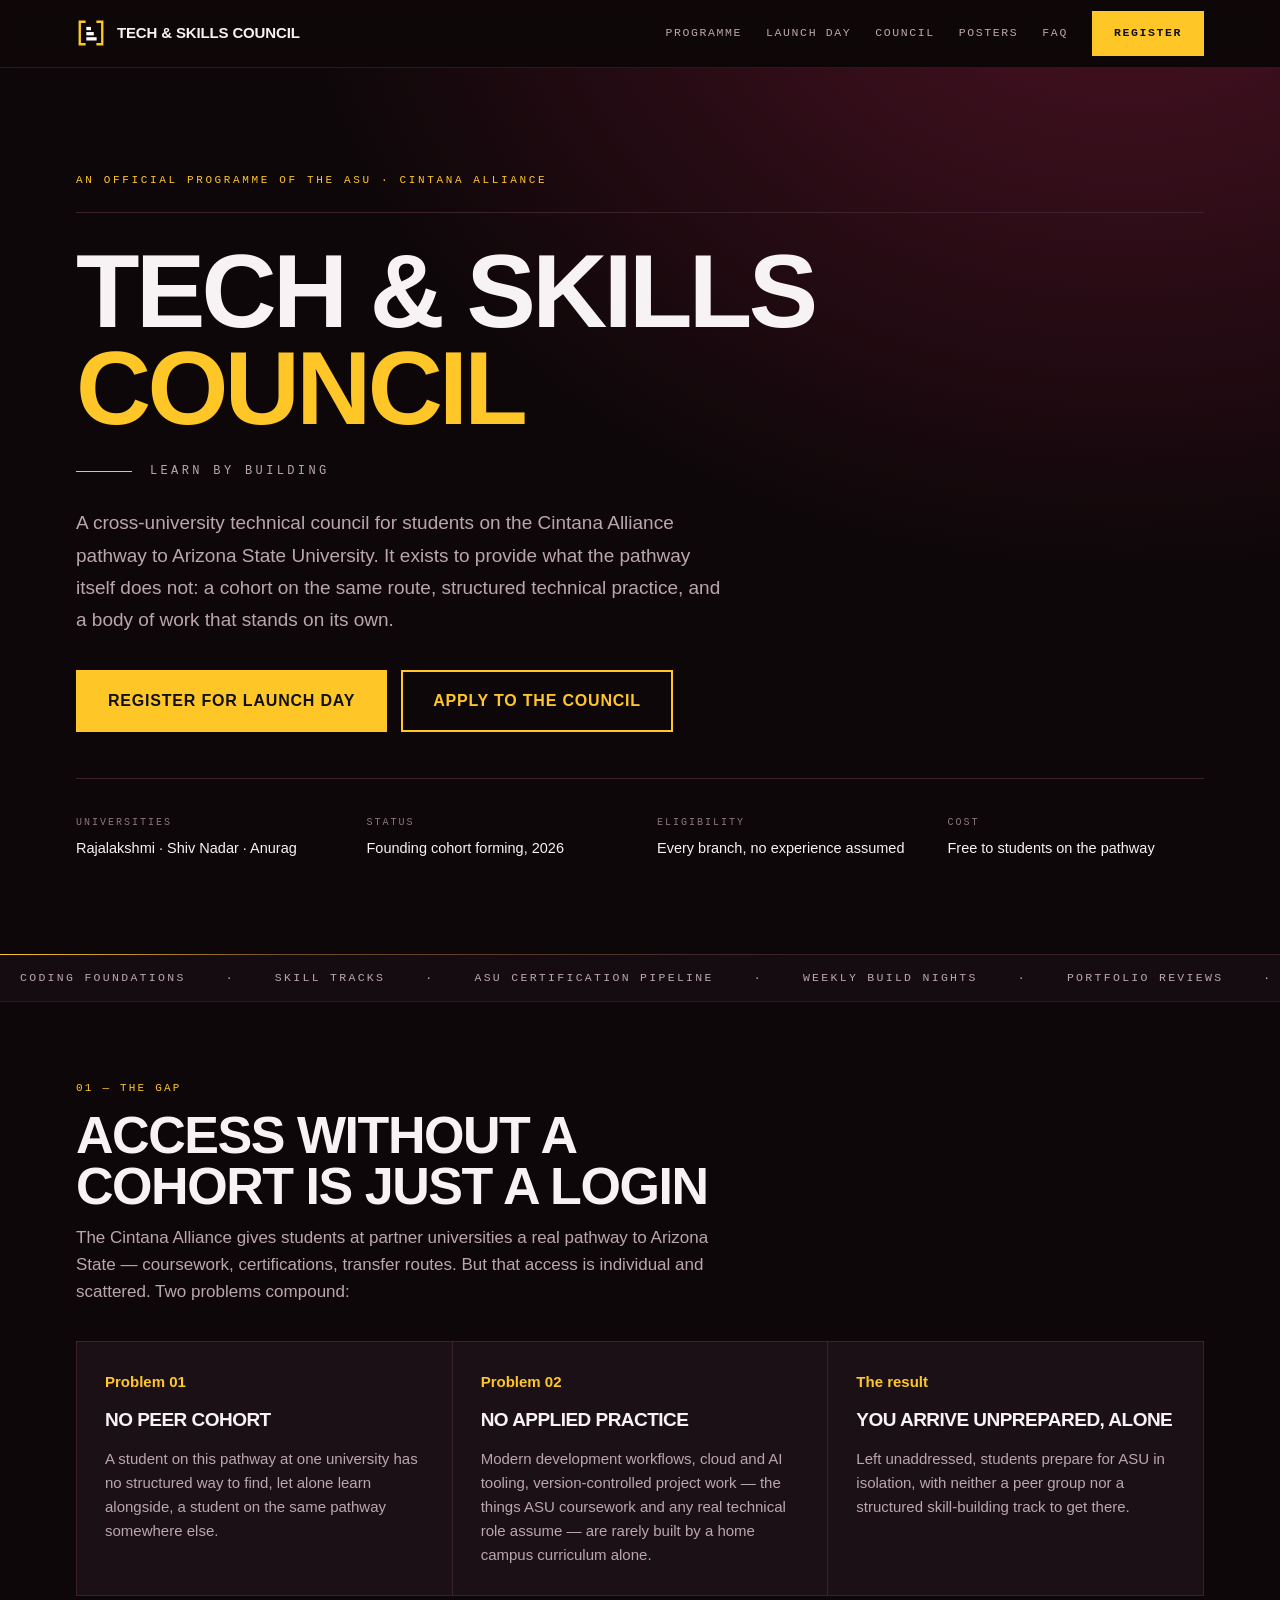
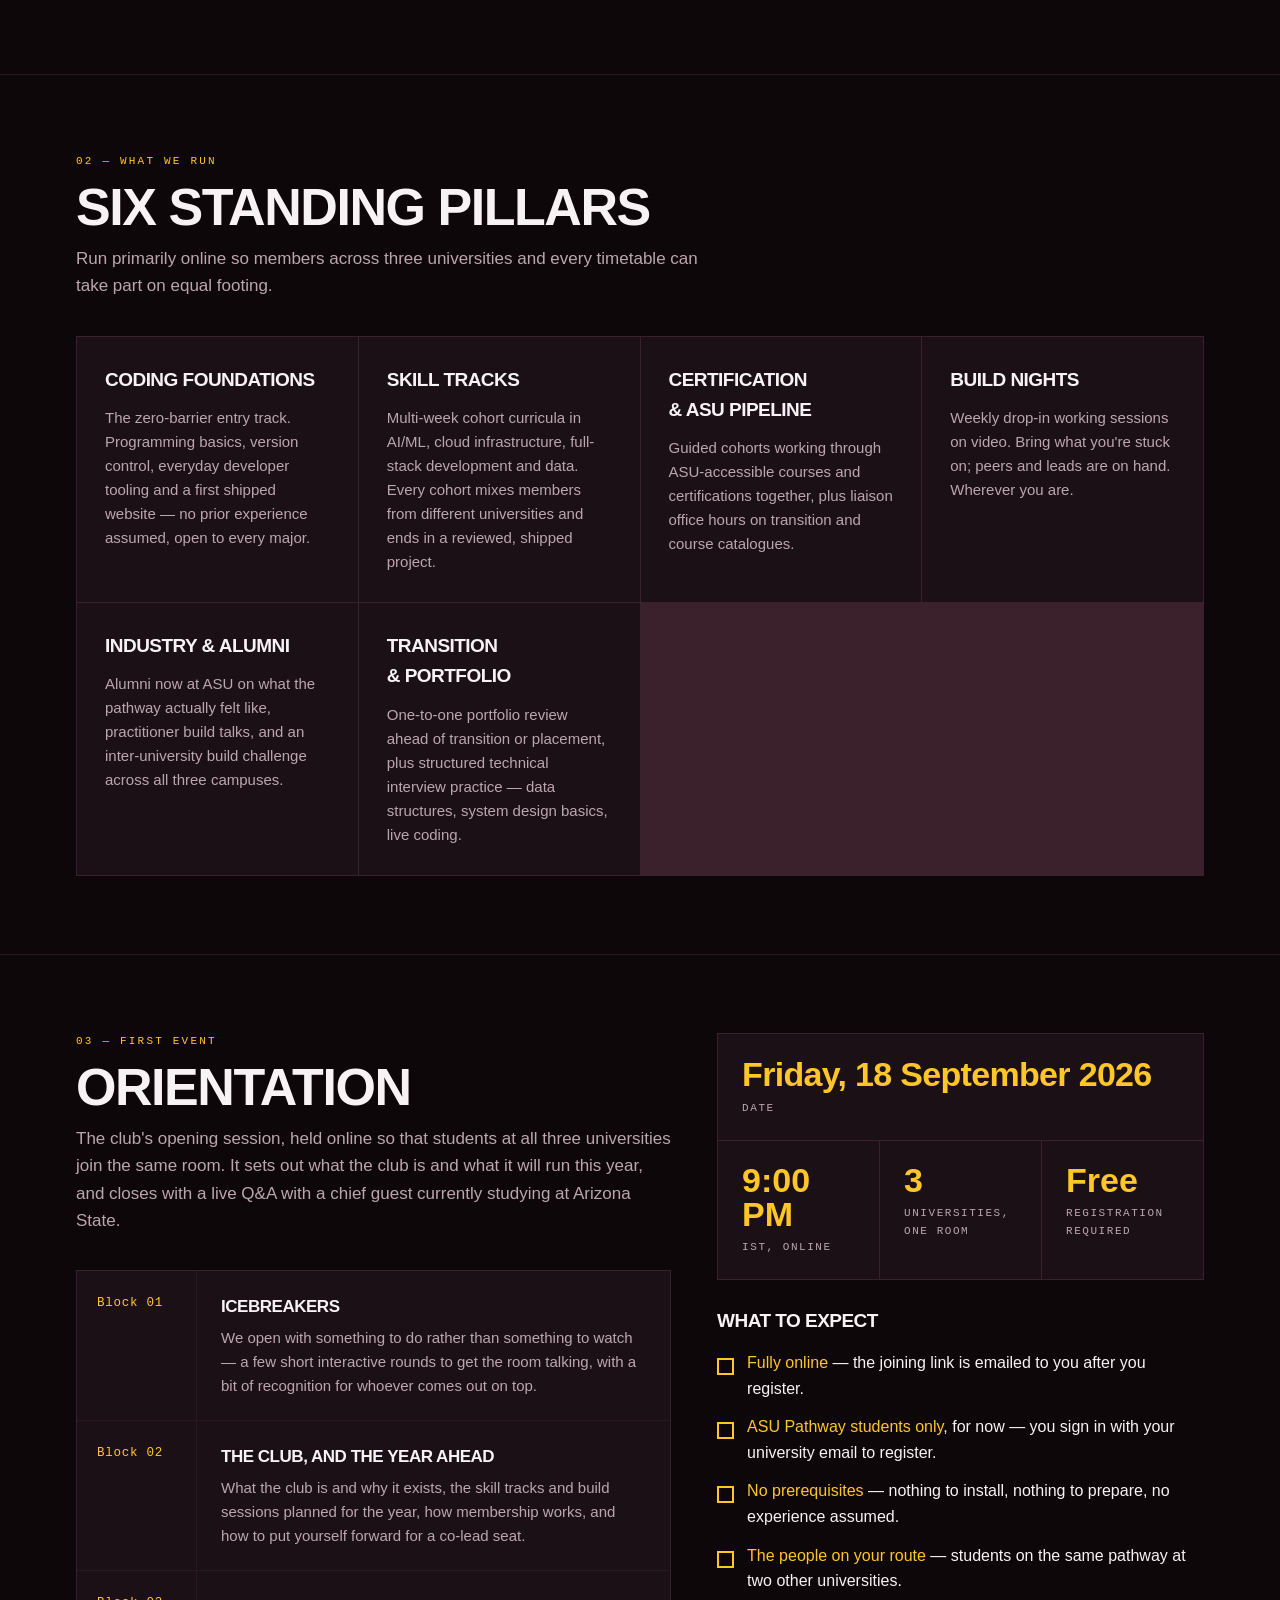
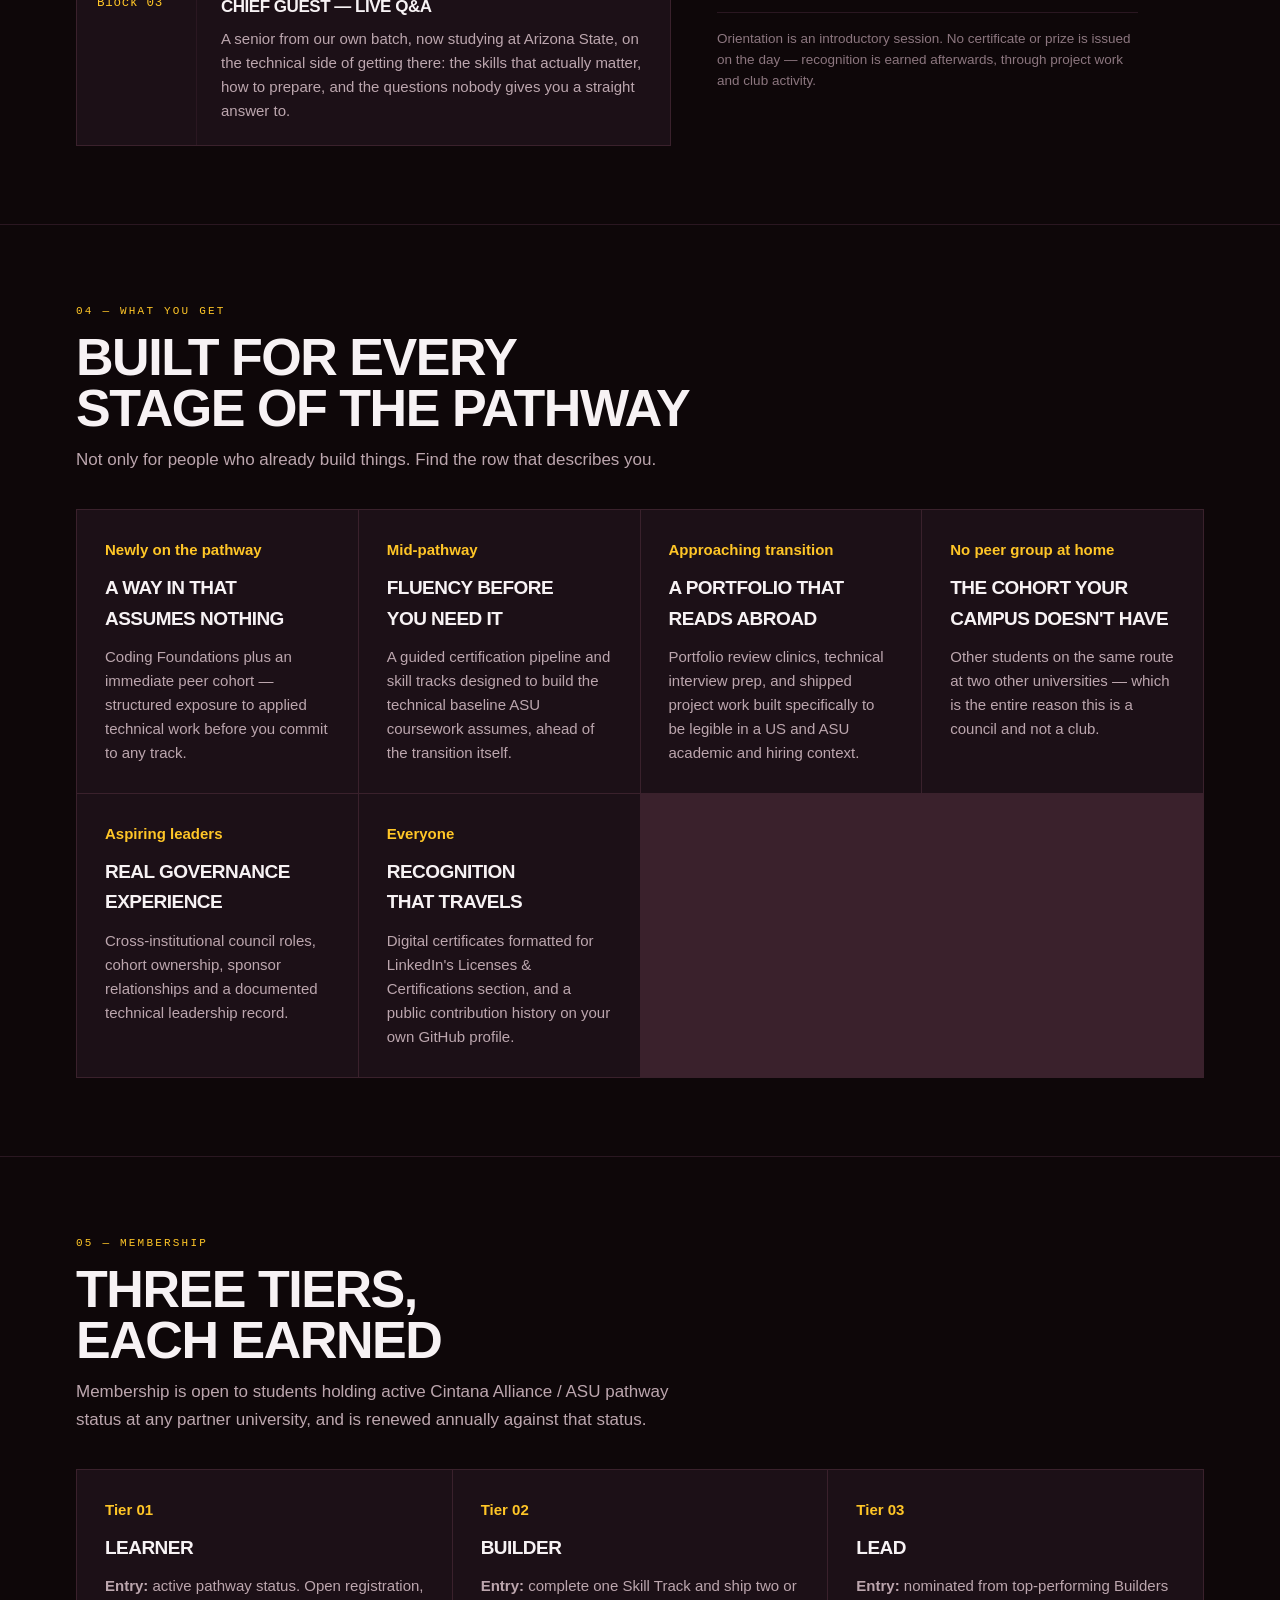
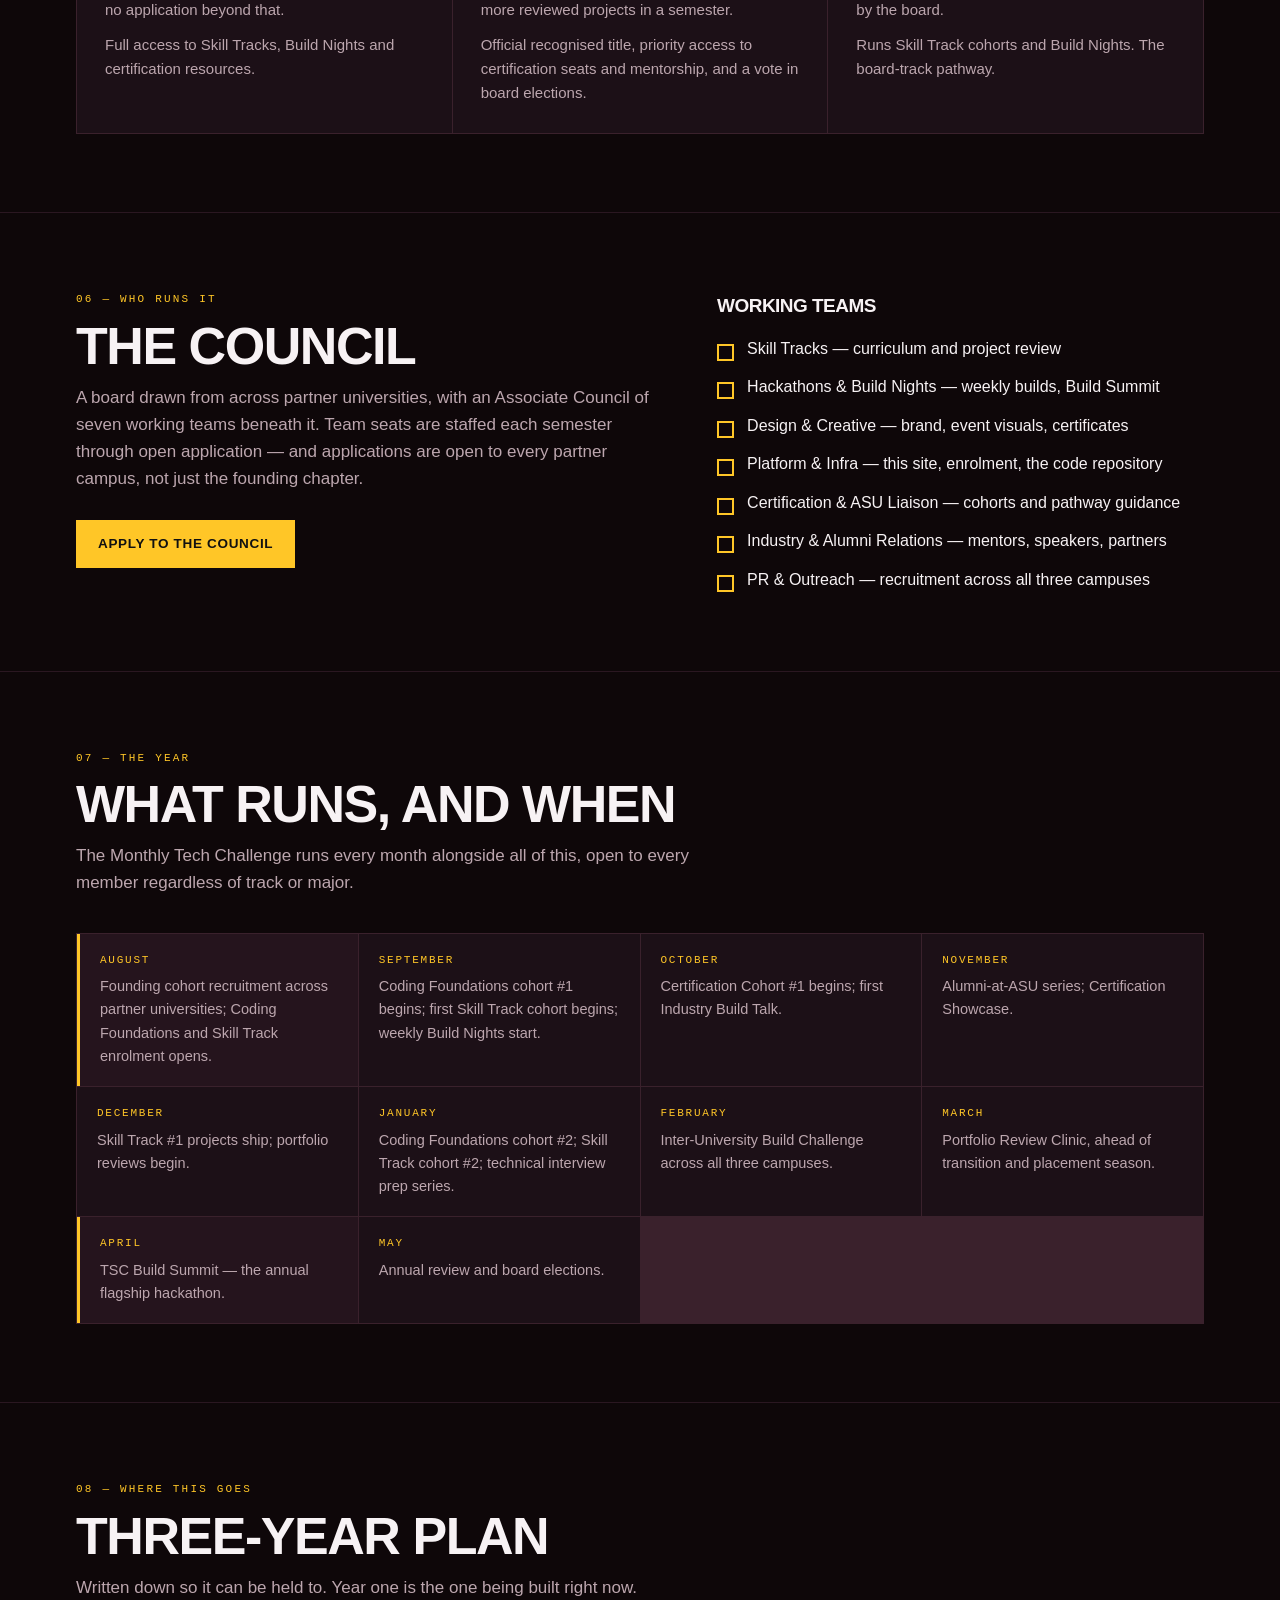
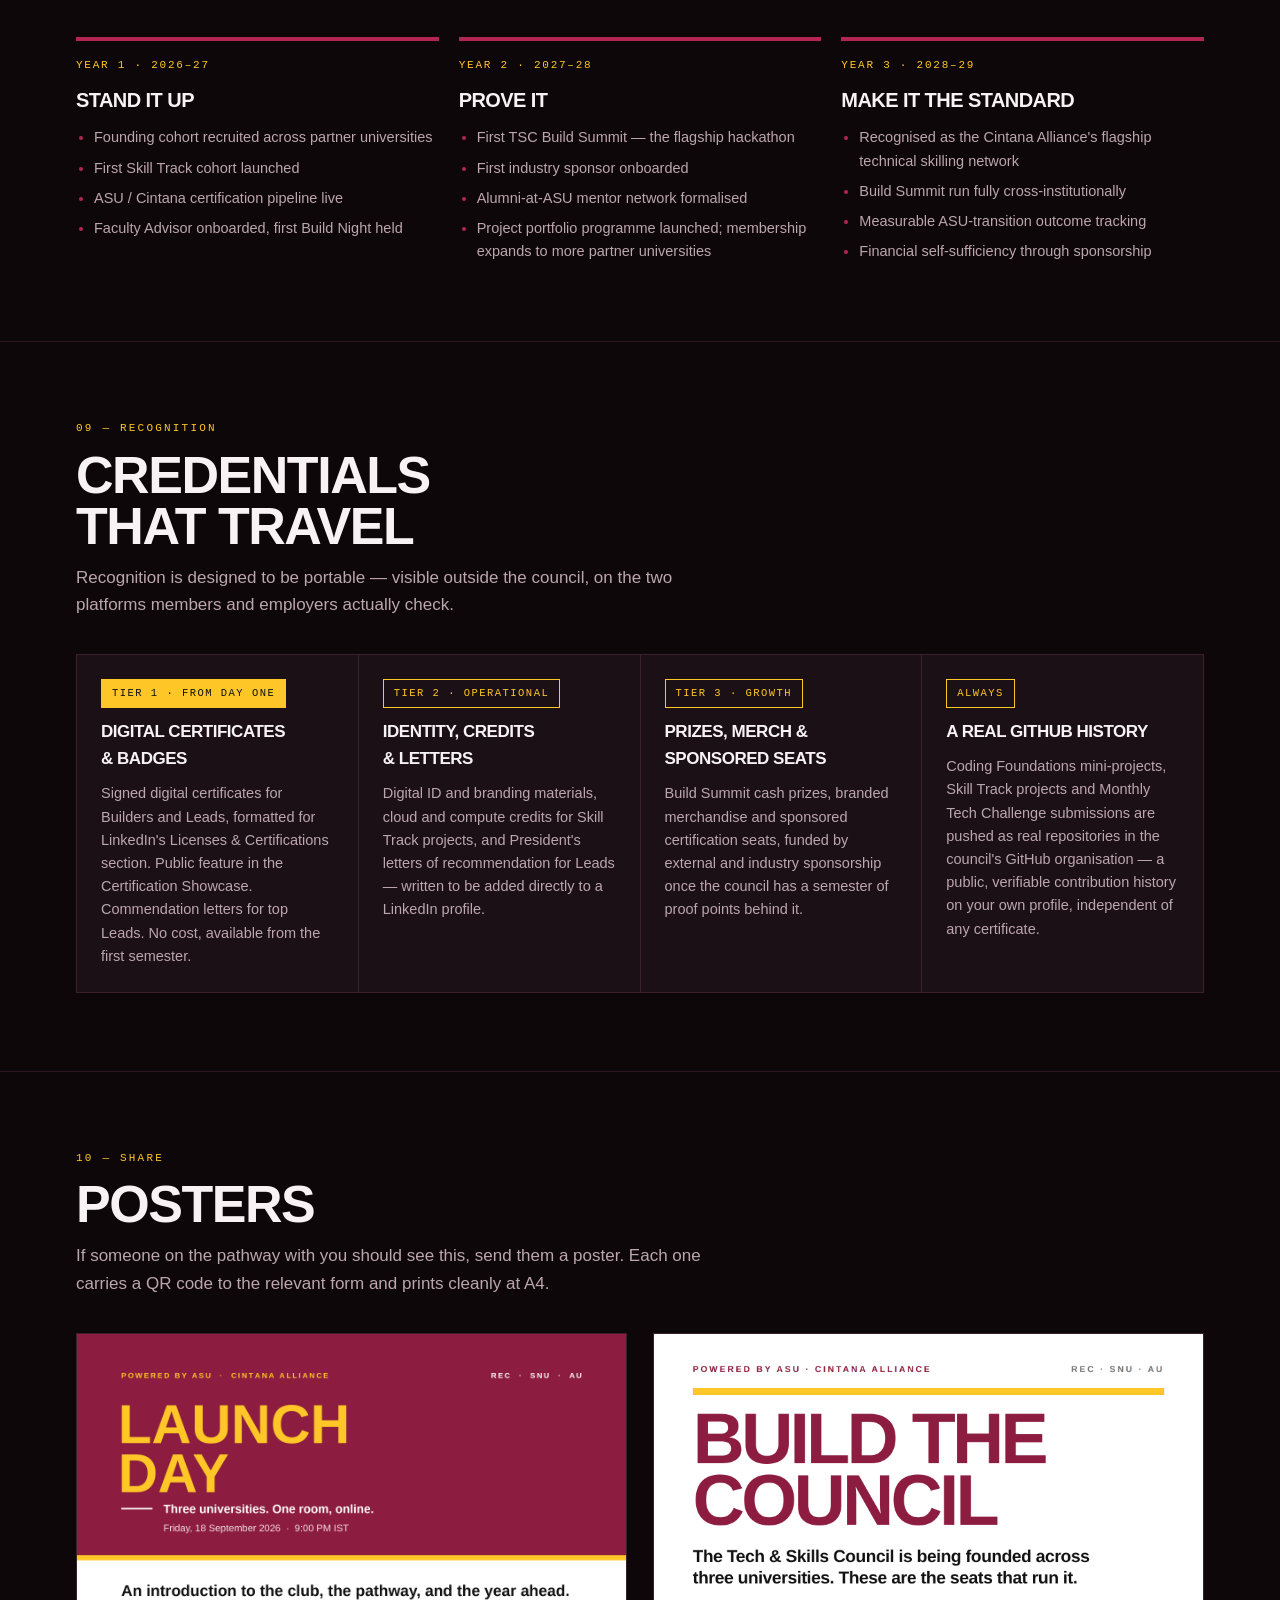
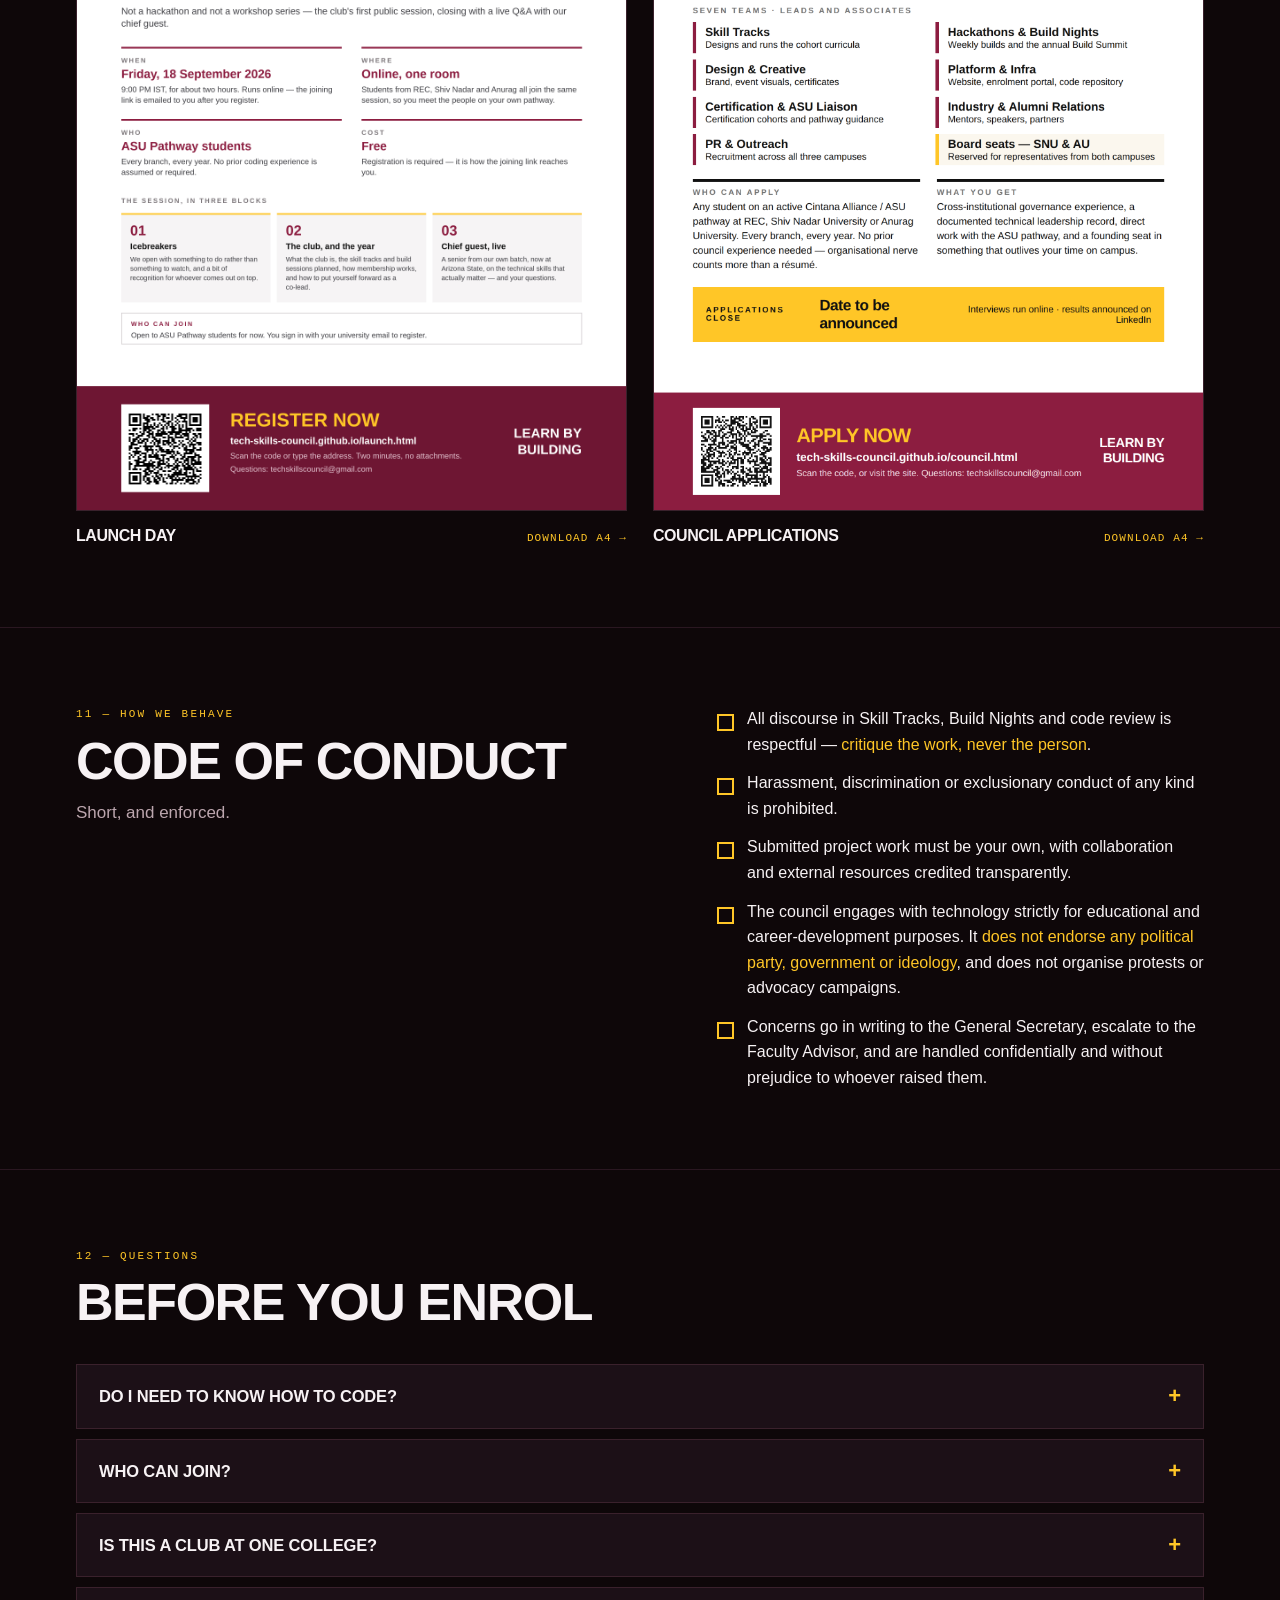
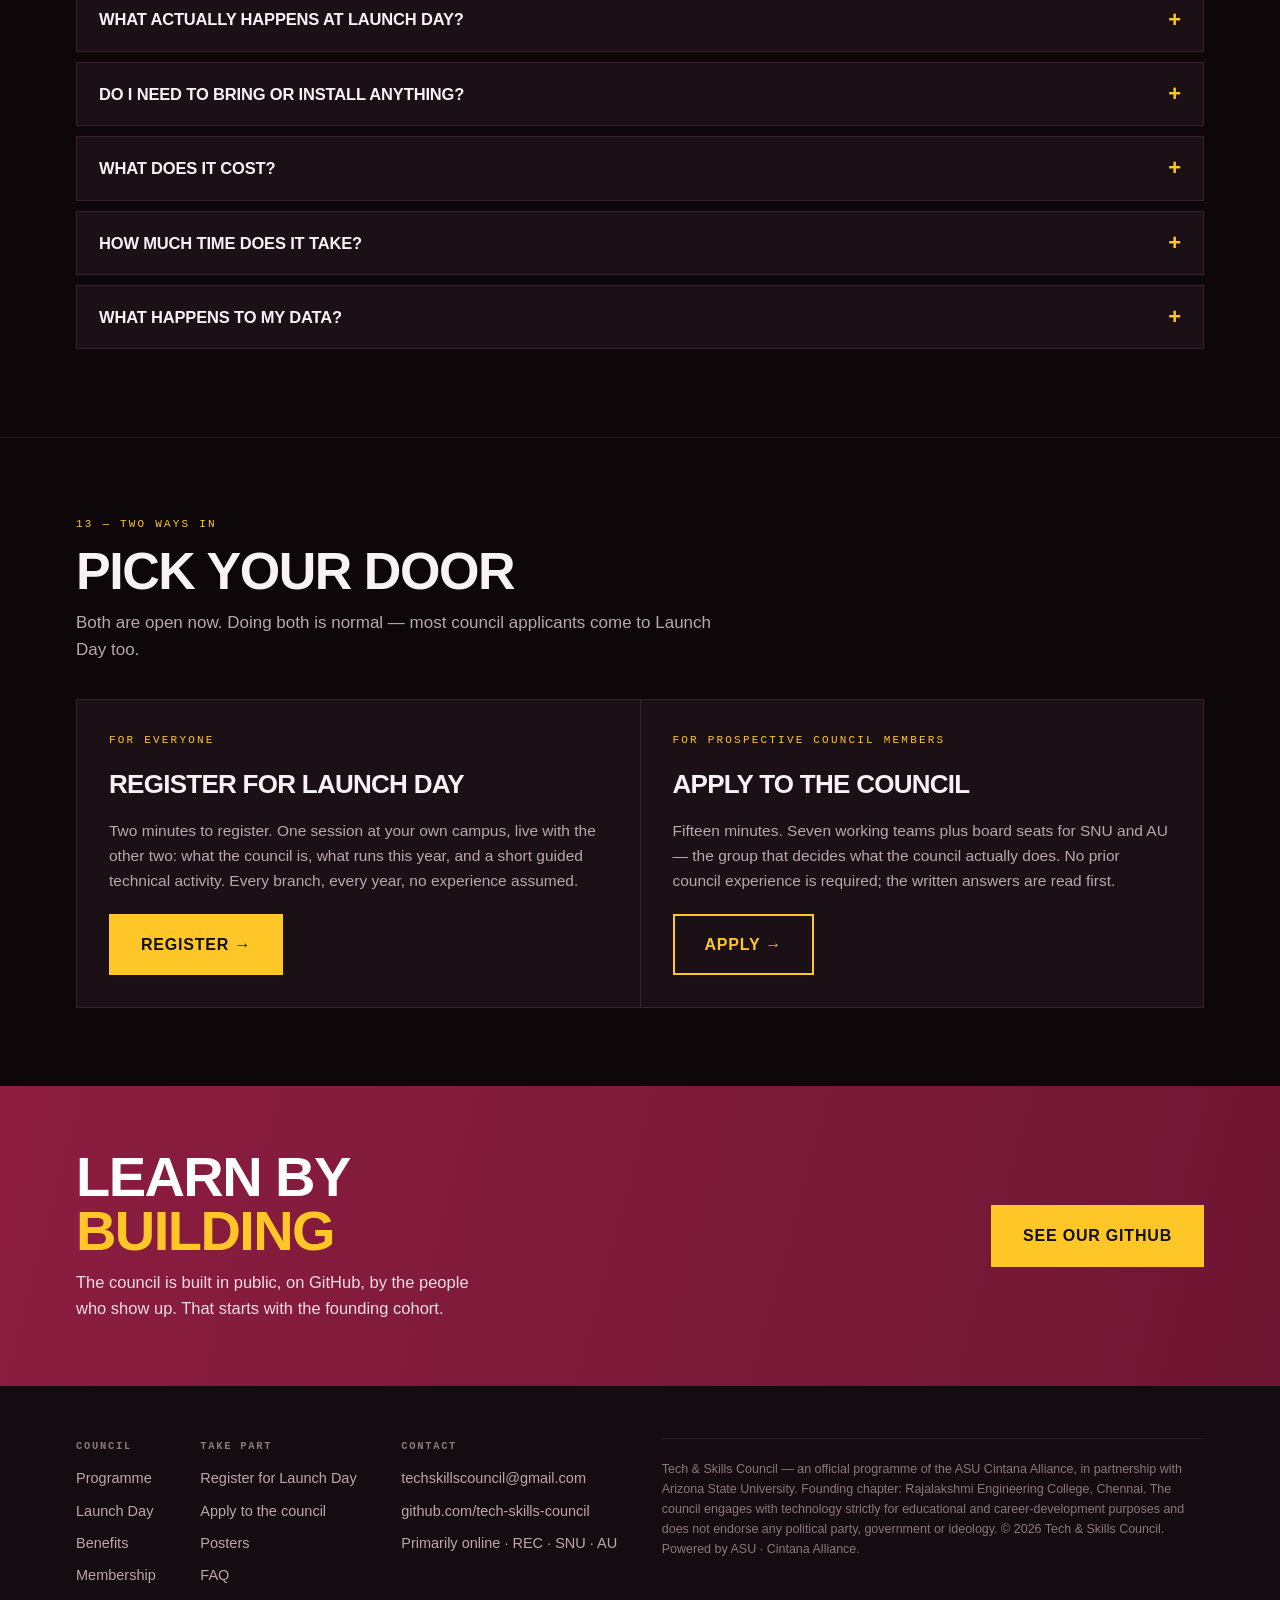
==== index.html @ 084d981e "Correct the orientation: online at 9 PM, not three campuses in person The site described a different" ====
<!doctype html>
<html lang="en">
<head>
<meta charset="utf-8">
<meta name="viewport" content="width=device-width, initial-scale=1">
<meta http-equiv="Content-Security-Policy" content="default-src 'self'; base-uri 'self'; object-src 'none'; img-src 'self' data:; style-src 'self' 'unsafe-inline' https://fonts.googleapis.com; font-src 'self' https://fonts.gstatic.com; script-src 'self' 'unsafe-inline' https://challenges.cloudflare.com; frame-src https://challenges.cloudflare.com; connect-src 'self' https://*.supabase.co https://challenges.cloudflare.com; form-action 'self'">
<title>Tech &amp; Skills Council — Powered by ASU · Cintana Alliance</title>
<meta name="description" content="A cross-university technical council for students on the Cintana Alliance / ASU pathway at Rajalakshmi Engineering College, Shiv Nadar University and Anurag University. Skill tracks, a certification pipeline, weekly build nights and reviewed project work.">
<meta name="theme-color" content="#8C1D40">
<meta property="og:title" content="Tech &amp; Skills Council">
<meta property="og:description" content="A cross-university technical council for students on the Cintana Alliance pathway to Arizona State University.">
<meta property="og:type" content="website">
<meta property="og:image" content="https://tech-skills-council.github.io/assets/img/posters/tsc-launch-day-poster.png">
<meta property="og:url" content="https://tech-skills-council.github.io/index.html">
<meta name="twitter:card" content="summary_large_image">
<link rel="icon" href="assets/img/favicon.svg" type="image/svg+xml">
<link rel="preconnect" href="https://fonts.googleapis.com">
<link rel="preconnect" href="https://fonts.gstatic.com" crossorigin>
<link rel="stylesheet" href="https://fonts.googleapis.com/css2?family=Archivo:wght@600;700;800;900&family=IBM+Plex+Mono:wght@400;500&display=swap">
<link rel="stylesheet" href="assets/css/main.css">
</head>
<body>

<!-- opening animation -->
<div id="loader" aria-hidden="true">
  <svg class="mark" viewBox="0 0 64 64">
    <path class="bracket" d="M18 8 H8 V56 H18" fill="none" stroke="#FFC627" stroke-width="5" stroke-linecap="square"/>
    <path class="bracket" d="M46 8 H56 V56 H46" fill="none" stroke="#FFC627" stroke-width="5" stroke-linecap="square"/>
    <rect class="bar" x="22" y="41" width="22" height="7" fill="#FFFFFF"/>
    <rect class="bar" x="22" y="30" width="16" height="7" fill="#FFFFFF"/>
    <rect class="bar" x="22" y="19" width="10" height="7" fill="#FFFFFF"/>
  </svg>
  <div class="word">Learn by Building</div>
</div>

<!-- nav -->
<nav class="nav">
  <div class="wrap">
    <a class="nav-logo" href="index.html" aria-label="Tech and Skills Council — home">
      <svg viewBox="0 0 64 64" aria-hidden="true">
        <path d="M18 8 H8 V56 H18" fill="none" stroke="#FFC627" stroke-width="5" stroke-linecap="square"/>
        <path d="M46 8 H56 V56 H46" fill="none" stroke="#FFC627" stroke-width="5" stroke-linecap="square"/>
        <rect x="22" y="41" width="22" height="7" fill="#FFFFFF"/>
        <rect x="22" y="30" width="16" height="7" fill="#FFFFFF"/>
        <rect x="22" y="19" width="10" height="7" fill="#FFFFFF"/>
      </svg>
      <span>Tech &amp; Skills Council</span>
    </a>
    <div class="nav-links">
      <a href="#programme">Programme</a>
      <a href="#launch">Launch Day</a>
      <a href="#council">Council</a>
      <a href="#posters">Posters</a>
      <a href="#faq">FAQ</a>
      <a class="btn" href="launch.html">Register</a>
    </div>
  </div>
</nav>

<!-- hero -->
<header class="hero">
  <div class="wrap">
    <p class="hero-kicker">An official programme of the ASU&nbsp;·&nbsp;Cintana Alliance</p>

    <h1 class="hero-title">Tech &amp; Skills<span class="gold">Council</span></h1>

    <p class="hero-motto"><span>Learn by Building</span></p>

    <p class="hero-lede">
      A cross-university technical council for students on the Cintana Alliance pathway to
      Arizona State University. It exists to provide what the pathway itself does not: a cohort
      on the same route, structured technical practice, and a body of work that stands on its own.
    </p>

    <div class="hero-cta">
      <a class="btn big" href="launch.html">Register for Launch Day</a>
      <a class="btn big ghost" href="council.html">Apply to the council</a>
    </div>

    <dl class="hero-meta">
      <div><dt>Universities</dt><dd>Rajalakshmi&nbsp;· Shiv&nbsp;Nadar&nbsp;· Anurag</dd></div>
      <div><dt>Status</dt><dd>Founding cohort forming, 2026</dd></div>
      <div><dt>Eligibility</dt><dd>Every branch, no experience assumed</dd></div>
      <div><dt>Cost</dt><dd>Free to students on the pathway</dd></div>
    </dl>
  </div>
</header>

<div class="ticker" aria-hidden="true">
  <div class="ticker-track">
    <span>Coding Foundations</span><span>·</span><span>Skill Tracks</span><span>·</span>
    <span>ASU Certification Pipeline</span><span>·</span><span>Weekly Build Nights</span><span>·</span>
    <span>Portfolio Reviews</span><span>·</span><span>Build Summit</span><span>·</span>
  </div>
</div>

<main>

<!-- problem -->
<section id="why">
  <div class="wrap">
    <div class="sec-head reveal">
      <span class="eyebrow">01 — The gap</span>
      <h2>Access without a cohort is just a login</h2>
      <p>
        The Cintana Alliance gives students at partner universities a real pathway to Arizona State — coursework,
        certifications, transfer routes. But that access is individual and scattered. Two problems compound:
      </p>
    </div>

    <div class="grid-3">
      <div class="cell reveal">
        <span class="num">Problem 01</span>
        <h3>No peer cohort</h3>
        <p>A student on this pathway at one university has no structured way to find, let alone learn alongside, a student on the same pathway somewhere else.</p>
      </div>
      <div class="cell reveal">
        <span class="num">Problem 02</span>
        <h3>No applied practice</h3>
        <p>Modern development workflows, cloud and AI tooling, version-controlled project work — the things ASU coursework and any real technical role assume — are rarely built by a home campus curriculum alone.</p>
      </div>
      <div class="cell reveal">
        <span class="num">The result</span>
        <h3>You arrive unprepared, alone</h3>
        <p>Left unaddressed, students prepare for ASU in isolation, with neither a peer group nor a structured skill-building track to get there.</p>
      </div>
    </div>
  </div>
</section>

<!-- programme -->
<section id="programme">
  <div class="wrap">
    <div class="sec-head reveal">
      <span class="eyebrow">02 — What we run</span>
      <h2>Six standing pillars</h2>
      <p>Run primarily online so members across three universities and every timetable can take part on equal footing.</p>
    </div>

    <div class="grid-3">
      <div class="cell reveal">
        <h3>Coding Foundations</h3>
        <p>The zero-barrier entry track. Programming basics, version control, everyday developer tooling and a first shipped website — no prior experience assumed, open to every major.</p>
      </div>
      <div class="cell reveal">
        <h3>Skill Tracks</h3>
        <p>Multi-week cohort curricula in AI/ML, cloud infrastructure, full-stack development and data. Every cohort mixes members from different universities and ends in a reviewed, shipped project.</p>
      </div>
      <div class="cell reveal">
        <h3>Certification &amp; ASU pipeline</h3>
        <p>Guided cohorts working through ASU-accessible courses and certifications together, plus liaison office hours on transition and course catalogues.</p>
      </div>
      <div class="cell reveal">
        <h3>Build Nights</h3>
        <p>Weekly drop-in working sessions on video. Bring what you're stuck on; peers and leads are on hand. Wherever you are.</p>
      </div>
      <div class="cell reveal">
        <h3>Industry &amp; alumni</h3>
        <p>Alumni now at ASU on what the pathway actually felt like, practitioner build talks, and an inter-university build challenge across all three campuses.</p>
      </div>
      <div class="cell reveal">
        <h3>Transition &amp; portfolio</h3>
        <p>One-to-one portfolio review ahead of transition or placement, plus structured technical interview practice — data structures, system design basics, live coding.</p>
      </div>
    </div>
  </div>
</section>

<!-- launch day -->
<section id="launch">
  <div class="wrap">
    <div class="split">
      <div>
        <div class="sec-head reveal">
          <span class="eyebrow">03 — First event</span>
          <h2>Orientation</h2>
          <p>
            The club's opening session, held online so that students at all three universities join the
            same room. It sets out what the club is and what it will run this year, and closes with a
            live Q&amp;A with a chief guest currently studying at Arizona State.
          </p>
        </div>

        <div class="beats reveal">
          <div class="beat">
            <div class="t">Block 01</div>
            <div class="c">
              <h4>Icebreakers</h4>
              <p>We open with something to do rather than something to watch — a few short interactive rounds to get the room talking, with a bit of recognition for whoever comes out on top.</p>
            </div>
          </div>
          <div class="beat">
            <div class="t">Block 02</div>
            <div class="c">
              <h4>The club, and the year ahead</h4>
              <p>What the club is and why it exists, the skill tracks and build sessions planned for the year, how membership works, and how to put yourself forward for a co-lead seat.</p>
            </div>
          </div>
          <div class="beat">
            <div class="t">Block 03</div>
            <div class="c">
              <h4>Chief guest — live Q&amp;A</h4>
              <p>A senior from our own batch, now studying at Arizona State, on the technical side of getting there: the skills that actually matter, how to prepare, and the questions nobody gives you a straight answer to.</p>
            </div>
          </div>
        </div>
      </div>

      <div>
        <div class="stat-row reveal">
          <div class="stat stat-wide"><div class="k k-date" id="launch-date">To be announced</div><div class="v">Date</div></div>
          <div class="stat"><div class="k" id="launch-time">9:00 PM</div><div class="v">IST, online</div></div>
          <div class="stat"><div class="k">3</div><div class="v">Universities, one room</div></div>
          <div class="stat"><div class="k">Free</div><div class="v">Registration required</div></div>
        </div>

        <div style="margin-top:26px" class="reveal">
          <h3 style="font-size:19px;margin-bottom:14px">What to expect</h3>
          <ul class="ticks">
            <li><b>Fully online</b> — the joining link is emailed to you after you register.</li>
            <li><b>ASU Pathway students only</b>, for now — you sign in with your university email to register.</li>
            <li><b>No prerequisites</b> — nothing to install, nothing to prepare, no experience assumed.</li>
            <li><b>The people on your route</b> — students on the same pathway at two other universities.</li>
          </ul>
          <p class="fineprint">
            Orientation is an introductory session. No certificate or prize is issued on the day —
            recognition is earned afterwards, through project work and club activity.
          </p>
        </div>
      </div>
    </div>
  </div>
</section>

<!-- benefits -->
<section id="benefits">
  <div class="wrap">
    <div class="sec-head reveal">
      <span class="eyebrow">04 — What you get</span>
      <h2>Built for every stage of the pathway</h2>
      <p>Not only for people who already build things. Find the row that describes you.</p>
    </div>

    <div class="grid-3">
      <div class="cell reveal">
        <span class="num">Newly on the pathway</span>
        <h3>A way in that assumes nothing</h3>
        <p>Coding Foundations plus an immediate peer cohort — structured exposure to applied technical work before you commit to any track.</p>
      </div>
      <div class="cell reveal">
        <span class="num">Mid-pathway</span>
        <h3>Fluency before you need it</h3>
        <p>A guided certification pipeline and skill tracks designed to build the technical baseline ASU coursework assumes, ahead of the transition itself.</p>
      </div>
      <div class="cell reveal">
        <span class="num">Approaching transition</span>
        <h3>A portfolio that reads abroad</h3>
        <p>Portfolio review clinics, technical interview prep, and shipped project work built specifically to be legible in a US and ASU academic and hiring context.</p>
      </div>
      <div class="cell reveal">
        <span class="num">No peer group at home</span>
        <h3>The cohort your campus doesn't have</h3>
        <p>Other students on the same route at two other universities — which is the entire reason this is a council and not a club.</p>
      </div>
      <div class="cell reveal">
        <span class="num">Aspiring leaders</span>
        <h3>Real governance experience</h3>
        <p>Cross-institutional council roles, cohort ownership, sponsor relationships and a documented technical leadership record.</p>
      </div>
      <div class="cell reveal">
        <span class="num">Everyone</span>
        <h3>Recognition that travels</h3>
        <p>Digital certificates formatted for LinkedIn's Licenses &amp; Certifications section, and a public contribution history on your own GitHub profile.</p>
      </div>
    </div>
  </div>
</section>

<!-- tiers -->
<section id="tiers">
  <div class="wrap">
    <div class="sec-head reveal">
      <span class="eyebrow">05 — Membership</span>
      <h2>Three tiers, each earned</h2>
      <p>Membership is open to students holding active Cintana Alliance / ASU pathway status at any partner university, and is renewed annually against that status.</p>
    </div>

    <div class="grid-3">
      <div class="cell reveal">
        <span class="num">Tier 01</span>
        <h3>Learner</h3>
        <p><b>Entry:</b> active pathway status. Open registration, no application beyond that.</p>
        <p>Full access to Skill Tracks, Build Nights and certification resources.</p>
      </div>
      <div class="cell reveal">
        <span class="num">Tier 02</span>
        <h3>Builder</h3>
        <p><b>Entry:</b> complete one Skill Track and ship two or more reviewed projects in a semester.</p>
        <p>Official recognised title, priority access to certification seats and mentorship, and a vote in board elections.</p>
      </div>
      <div class="cell reveal">
        <span class="num">Tier 03</span>
        <h3>Lead</h3>
        <p><b>Entry:</b> nominated from top-performing Builders by the board.</p>
        <p>Runs Skill Track cohorts and Build Nights. The board-track pathway.</p>
      </div>
    </div>
  </div>
</section>

<!-- council -->
<section id="council">
  <div class="wrap">
    <div class="split">
      <div class="sec-head reveal" style="margin-bottom:0">
        <span class="eyebrow">06 — Who runs it</span>
        <h2>The council</h2>
        <p>
          A board drawn from across partner universities, with an Associate Council of seven working teams beneath it.
          Team seats are staffed each semester through open application — and applications are open to every partner campus,
          not just the founding chapter.
        </p>
        <p style="margin-top:16px">
          <a class="btn" href="council.html">Apply to the council</a>
        </p>
      </div>

      <div class="reveal">
        <h3 style="font-size:19px;margin-bottom:14px">Working teams</h3>
        <ul class="ticks">
          <li>Skill Tracks — curriculum and project review</li>
          <li>Hackathons &amp; Build Nights — weekly builds, Build Summit</li>
          <li>Design &amp; Creative — brand, event visuals, certificates</li>
          <li>Platform &amp; Infra — this site, enrolment, the code repository</li>
          <li>Certification &amp; ASU Liaison — cohorts and pathway guidance</li>
          <li>Industry &amp; Alumni Relations — mentors, speakers, partners</li>
          <li>PR &amp; Outreach — recruitment across all three campuses</li>
        </ul>
      </div>
    </div>
  </div>
</section>

<!-- calendar -->
<section id="calendar">
  <div class="wrap">
    <div class="sec-head reveal">
      <span class="eyebrow">07 — The year</span>
      <h2>What runs, and when</h2>
      <p>The Monthly Tech Challenge runs every month alongside all of this, open to every member regardless of track or major.</p>
    </div>

    <div class="cal">
      <div class="m flag"><span class="mo">August</span><p>Founding cohort recruitment across partner universities; Coding Foundations and Skill Track enrolment opens.</p></div>
      <div class="m"><span class="mo">September</span><p>Coding Foundations cohort #1 begins; first Skill Track cohort begins; weekly Build Nights start.</p></div>
      <div class="m"><span class="mo">October</span><p>Certification Cohort #1 begins; first Industry Build Talk.</p></div>
      <div class="m"><span class="mo">November</span><p>Alumni-at-ASU series; Certification Showcase.</p></div>
      <div class="m"><span class="mo">December</span><p>Skill Track #1 projects ship; portfolio reviews begin.</p></div>
      <div class="m"><span class="mo">January</span><p>Coding Foundations cohort #2; Skill Track cohort #2; technical interview prep series.</p></div>
      <div class="m"><span class="mo">February</span><p>Inter-University Build Challenge across all three campuses.</p></div>
      <div class="m"><span class="mo">March</span><p>Portfolio Review Clinic, ahead of transition and placement season.</p></div>
      <div class="m flag"><span class="mo">April</span><p>TSC Build Summit — the annual flagship hackathon.</p></div>
      <div class="m"><span class="mo">May</span><p>Annual review and board elections.</p></div>
    </div>
  </div>
</section>

<!-- roadmap -->
<section id="roadmap">
  <div class="wrap">
    <div class="sec-head reveal">
      <span class="eyebrow">08 — Where this goes</span>
      <h2>Three-year plan</h2>
      <p>Written down so it can be held to. Year one is the one being built right now.</p>
    </div>

    <div class="road">
      <div class="yr reveal">
        <span class="tag-y">Year 1 · 2026–27</span>
        <h3>Stand it up</h3>
        <ul>
          <li>Founding cohort recruited across partner universities</li>
          <li>First Skill Track cohort launched</li>
          <li>ASU / Cintana certification pipeline live</li>
          <li>Faculty Advisor onboarded, first Build Night held</li>
        </ul>
      </div>
      <div class="yr reveal">
        <span class="tag-y">Year 2 · 2027–28</span>
        <h3>Prove it</h3>
        <ul>
          <li>First TSC Build Summit — the flagship hackathon</li>
          <li>First industry sponsor onboarded</li>
          <li>Alumni-at-ASU mentor network formalised</li>
          <li>Project portfolio programme launched; membership expands to more partner universities</li>
        </ul>
      </div>
      <div class="yr reveal">
        <span class="tag-y">Year 3 · 2028–29</span>
        <h3>Make it the standard</h3>
        <ul>
          <li>Recognised as the Cintana Alliance's flagship technical skilling network</li>
          <li>Build Summit run fully cross-institutionally</li>
          <li>Measurable ASU-transition outcome tracking</li>
          <li>Financial self-sufficiency through sponsorship</li>
        </ul>
      </div>
    </div>
  </div>
</section>

<!-- badging -->
<section id="badging">
  <div class="wrap">
    <div class="sec-head reveal">
      <span class="eyebrow">09 — Recognition</span>
      <h2>Credentials that travel</h2>
      <p>Recognition is designed to be portable — visible outside the council, on the two platforms members and employers actually check.</p>
    </div>

    <div class="badges">
      <div class="bd reveal">
        <span class="pill solid">Tier 1 · From day one</span>
        <h4>Digital certificates &amp; badges</h4>
        <p>Signed digital certificates for Builders and Leads, formatted for LinkedIn's Licenses &amp; Certifications section. Public feature in the Certification Showcase. Commendation letters for top Leads. No cost, available from the first semester.</p>
      </div>
      <div class="bd reveal">
        <span class="pill">Tier 2 · Operational</span>
        <h4>Identity, credits &amp; letters</h4>
        <p>Digital ID and branding materials, cloud and compute credits for Skill Track projects, and President's letters of recommendation for Leads — written to be added directly to a LinkedIn profile.</p>
      </div>
      <div class="bd reveal">
        <span class="pill">Tier 3 · Growth</span>
        <h4>Prizes, merch &amp; sponsored seats</h4>
        <p>Build Summit cash prizes, branded merchandise and sponsored certification seats, funded by external and industry sponsorship once the council has a semester of proof points behind it.</p>
      </div>
      <div class="bd reveal">
        <span class="pill">Always</span>
        <h4>A real GitHub history</h4>
        <p>Coding Foundations mini-projects, Skill Track projects and Monthly Tech Challenge submissions are pushed as real repositories in the council's GitHub organisation — a public, verifiable contribution history on your own profile, independent of any certificate.</p>
      </div>
    </div>
  </div>
</section>

<!-- posters -->
<section id="posters">
  <div class="wrap">
    <div class="sec-head reveal">
      <span class="eyebrow">10 — Share</span>
      <h2>Posters</h2>
      <p>If someone on the pathway with you should see this, send them a poster. Each one carries a QR code to the relevant form and prints cleanly at A4.</p>
    </div>

    <div class="posters">
      <div class="poster reveal">
        <a href="assets/img/posters/tsc-launch-day-poster.png" download>
          <img src="assets/img/posters/tsc-launch-day-poster.png" alt="Orientation poster — online, Friday 18 September, 9:00 PM" width="2480" height="3508" loading="lazy" decoding="async">
        </a>
        <div class="cap">
          <h4>Launch Day</h4>
          <span><a href="assets/img/posters/tsc-launch-day-poster.png" download>Download A4 →</a></span>
        </div>
      </div>
      <div class="poster reveal">
        <a href="assets/img/posters/tsc-council-poster.png" download>
          <img src="assets/img/posters/tsc-council-poster.png" alt="Council invitation poster — apply for a council seat" width="1588" height="2246" loading="lazy" decoding="async">
        </a>
        <div class="cap">
          <h4>Council applications</h4>
          <span><a href="assets/img/posters/tsc-council-poster.png" download>Download A4 →</a></span>
        </div>
      </div>
    </div>
  </div>
</section>

<!-- conduct -->
<section id="conduct">
  <div class="wrap">
    <div class="split">
      <div class="sec-head reveal" style="margin-bottom:0">
        <span class="eyebrow">11 — How we behave</span>
        <h2>Code of conduct</h2>
        <p>Short, and enforced.</p>
      </div>
      <div class="reveal">
        <ul class="ticks">
          <li>All discourse in Skill Tracks, Build Nights and code review is respectful — <b>critique the work, never the person</b>.</li>
          <li>Harassment, discrimination or exclusionary conduct of any kind is prohibited.</li>
          <li>Submitted project work must be your own, with collaboration and external resources credited transparently.</li>
          <li>The council engages with technology strictly for educational and career-development purposes. It <b>does not endorse any political party, government or ideology</b>, and does not organise protests or advocacy campaigns.</li>
          <li>Concerns go in writing to the General Secretary, escalate to the Faculty Advisor, and are handled confidentially and without prejudice to whoever raised them.</li>
        </ul>
      </div>
    </div>
  </div>
</section>

<!-- faq -->
<section id="faq">
  <div class="wrap">
    <div class="sec-head reveal">
      <span class="eyebrow">12 — Questions</span>
      <h2>Before you enrol</h2>
    </div>

    <div class="reveal">
      <details>
        <summary>Do I need to know how to code?</summary>
        <p>No. Coding Foundations exists precisely for people who don't — programming basics, version control and everyday tooling, with no prior experience assumed. Tech literacy is treated as valuable across every major, not only computing degrees, because ASU coursework increasingly assumes a baseline of it regardless of field.</p>
      </details>
      <details>
        <summary>Who can join?</summary>
        <p>Any student holding active Cintana Alliance / ASU pathway status at a partner university — currently REC, Shiv Nadar University and Anurag University. Membership is renewed annually against your pathway status, not against any one university's own registration.</p>
      </details>
      <details>
        <summary>Is this a club at one college?</summary>
        <p>No. The council is an official programme of the ASU Cintana Alliance. Recognition, funding and records sit with the Alliance rather than with any single partner university. Rajalakshmi Engineering College is credited as the founding chapter but holds no special authority over it.</p>
      </details>
      <details>
        <summary>What actually happens at Launch Day?</summary>
        <p>It is the council's opening session, and it runs for roughly two hours. An opening address covering what the council is, the ASU pathway and the year ahead; one short guided technical activity in mixed teams across the three universities; and a closing block on how to enrol in Coding Foundations and the first Skill Track. Nothing is issued on the day — no certificate, credential or prize — and nothing is expected of you beforehand.</p>
      </details>
      <details>
        <summary>Do I need to bring or install anything?</summary>
        <p>No. A laptop is useful for the activity and the registration form asks whether you can bring one, but if you cannot you will be paired with someone who can. There is nothing to install and nothing to prepare.</p>
      </details>
      <details>
        <summary>What does it cost?</summary>
        <p>Nothing. Membership, Skill Tracks, Build Nights and Launch Day are free to students on the pathway.</p>
      </details>
      <details>
        <summary>How much time does it take?</summary>
        <p>Build Nights are weekly and drop-in. Skill Tracks run over several weeks with one cohort session a week plus your own project time. Monthly Tech Challenges are deliberately lightweight. You set the pace beyond the track you enrol in.</p>
      </details>
      <details>
        <summary>What happens to my data?</summary>
        <p>Enrolment details are stored securely, accessed only by the team that needs them, and are never shared outside the council without your explicit consent. You can ask us to delete your record at any time by emailing the council.</p>
      </details>
    </div>
  </div>
</section>

</main>

<!-- two doors -->
<section id="join" style="border-bottom:none">
  <div class="wrap">
    <div class="sec-head reveal">
      <span class="eyebrow">13 — Two ways in</span>
      <h2>Pick your door</h2>
      <p>Both are open now. Doing both is normal — most council applicants come to Launch Day too.</p>
    </div>

    <div class="doors">
      <div class="door reveal">
        <span class="eyebrow">For everyone</span>
        <h3>Register for Launch Day</h3>
        <p>
          Two minutes to register. One session at your own campus, live with the other two: what the council is,
          what runs this year, and a short guided technical activity. Every branch, every year, no experience assumed.
        </p>
        <a class="btn big" href="launch.html">Register →</a>
      </div>
      <div class="door reveal">
        <span class="eyebrow">For prospective council members</span>
        <h3>Apply to the council</h3>
        <p>
          Fifteen minutes. Seven working teams plus board seats for SNU and AU — the group that decides what the
          council actually does. No prior council experience is required; the written answers are read first.
        </p>
        <a class="btn big ghost" href="council.html">Apply →</a>
      </div>
    </div>
  </div>
</section>

<section class="band">
  <div class="wrap">
    <div>
      <h2>Learn by<span>Building</span></h2>
      <p>The council is built in public, on GitHub, by the people who show up. That starts with the founding cohort.</p>
    </div>
    <a class="btn big" href="https://github.com/tech-skills-council">See our GitHub</a>
  </div>
</section>

<footer>
  <div class="wrap">
    <div class="f-col">
      <h5>Council</h5>
      <a href="#programme">Programme</a>
      <a href="#launch">Launch Day</a>
      <a href="#benefits">Benefits</a>
      <a href="#tiers">Membership</a>
    </div>
    <div class="f-col">
      <h5>Take part</h5>
      <a href="launch.html">Register for Launch Day</a>
      <a href="council.html">Apply to the council</a>
      <a href="#posters">Posters</a>
      <a href="#faq">FAQ</a>
    </div>
    <div class="f-col">
      <h5>Contact</h5>
      <a href="mailto:techskillscouncil@gmail.com">techskillscouncil@gmail.com</a>
      <a href="https://github.com/tech-skills-council">github.com/tech-skills-council</a>
      <span>Primarily online · REC · SNU · AU</span>
    </div>
    <p class="f-legal">
      Tech &amp; Skills Council — an official programme of the ASU Cintana Alliance, in partnership with Arizona State
      University. Founding chapter: Rajalakshmi Engineering College, Chennai. The council engages with technology strictly
      for educational and career-development purposes and does not endorse any political party, government or ideology.
      © <span id="year">2026</span> Tech &amp; Skills Council. Powered by ASU · Cintana Alliance.
    </p>
  </div>
</footer>

<script src="config.js"></script>
<script src="assets/js/main.js"></script>
<script>
  (function () {
    var cfg = window.TSC_CONFIG || {};
    var date = document.getElementById('launch-date');
    if (date && cfg.LAUNCH_DATE_LABEL && cfg.LAUNCH_DATE_LABEL !== 'Date to be announced') {
      date.textContent = cfg.LAUNCH_DATE_LABEL;
    }
    var dur = document.getElementById('launch-duration');
    if (dur && cfg.LAUNCH_DURATION_LABEL) {
      dur.textContent = cfg.LAUNCH_DURATION_LABEL;
    }
  })();
</script>
</body>
</html>
---- assets/css/main.css ----
/* ============================================================
   Tech & Skills Council — site styles
   Palette: ASU maroon #8C1D40 · ASU gold #FFC627 · black · white
   Type: Archivo (display, stands in for Neue Haas Grotesk)
         Arial/Helvetica stack (body — ASU's own webfont stack)
   ============================================================ */

:root{
  --ground:#0E0709;
  --ground-2:#150C11;
  --surface:#1C1017;
  --surface-2:#25141D;
  --line:#3A212C;
  --line-soft:#2A1721;

  --maroon:#8C1D40;
  --maroon-lift:#B32651;
  --gold:#FFC627;
  --gold-dim:#C99A1E;

  --text:#F7F2F4;
  --muted:#BCA6AE;
  --muted-dim:#8C767F;

  --display:'Archivo','Helvetica Neue',Arial,sans-serif;
  --body:Arial,Helvetica,'Liberation Sans',sans-serif;
  --mono:'IBM Plex Mono',ui-monospace,Menlo,monospace;

  --wrap:1180px;
  --nav-h:68px;
}

*{box-sizing:border-box}
html{scroll-behavior:smooth}

body{
  margin:0;background:var(--ground);color:var(--text);
  font-family:var(--body);font-size:16.5px;line-height:1.6;
  -webkit-font-smoothing:antialiased;overflow-x:hidden;
}
body.is-loading{overflow:hidden}

img,svg{max-width:100%}
a{color:var(--gold);text-decoration:none}
a:hover{color:#fff}
:focus-visible{outline:2px solid var(--gold);outline-offset:3px}

/* 800 rather than 900 — Archivo Black reads as a shout at display sizes; the
   semibold cut keeps the same authority with a calmer, more formal colour. */
h1,h2,h3,h4{font-family:var(--display);font-weight:800;margin:0;letter-spacing:-.028em;text-wrap:balance;text-transform:uppercase}
p{margin:0}

.wrap{max-width:var(--wrap);margin:0 auto;padding:0 26px}
.eyebrow{font-family:var(--mono);font-size:11px;letter-spacing:.2em;text-transform:uppercase;color:var(--gold)}
.muted{color:var(--muted)}

/* ---------- loader ---------- */
#loader{
  position:fixed;inset:0;z-index:120;background:var(--maroon);
  display:flex;align-items:center;justify-content:center;flex-direction:column;gap:26px;
}
#loader .mark{width:132px;height:132px}
#loader .bar{opacity:0;animation:barIn .32s ease forwards}
#loader .bar:nth-of-type(1){animation-delay:.30s}
#loader .bar:nth-of-type(2){animation-delay:.46s}
#loader .bar:nth-of-type(3){animation-delay:.62s}
#loader .bracket{stroke-dasharray:120;stroke-dashoffset:120;animation:draw .55s cubic-bezier(.7,0,.3,1) forwards}
#loader .bracket:nth-of-type(2){animation-delay:.1s}
#loader .word{
  font-family:var(--display);font-weight:900;text-transform:uppercase;
  font-size:clamp(19px,3.4vw,26px);letter-spacing:.16em;color:#fff;
  opacity:0;animation:fadeUp .5s ease .82s forwards;
}
@keyframes draw{to{stroke-dashoffset:0}}
@keyframes barIn{from{opacity:0;transform:translateX(-16px)}to{opacity:1;transform:none}}
@keyframes fadeUp{from{opacity:0;transform:translateY(10px)}to{opacity:1;transform:none}}
#loader.done{transform:translateY(-100%);transition:transform .7s cubic-bezier(.76,0,.24,1)}

/* ---------- nav ---------- */
.nav{
  position:sticky;top:0;z-index:60;height:var(--nav-h);
  display:flex;align-items:center;
  background:rgba(14,7,9,.86);backdrop-filter:blur(10px);
  border-bottom:1px solid var(--line-soft);
}
.nav .wrap{display:flex;align-items:center;justify-content:space-between;gap:20px;width:100%}
.nav-logo{display:flex;align-items:center;gap:11px;color:var(--text)}
.nav-logo svg{width:30px;height:30px}
.nav-logo span{font-family:var(--display);font-weight:900;font-size:15px;letter-spacing:-.01em;text-transform:uppercase}
.nav-links{display:flex;align-items:center;gap:24px}
.nav-links a{
  font-family:var(--mono);font-size:11.5px;letter-spacing:.14em;text-transform:uppercase;color:var(--muted);
}
.nav-links a:hover{color:var(--gold)}
/* `.nav-links a` (0,2,0) outranks `.btn` (0,1,0), so without this the nav CTA
   renders muted-pink on gold — about 1.9:1, unreadable. Restate at equal reach. */
.nav-links a.btn{color:#111}
.nav-links a.btn:hover{color:var(--gold)}
.nav-links a.btn.ghost{color:var(--gold)}
.nav-links a.btn.ghost:hover{color:#111}
.btn{
  display:inline-flex;align-items:center;gap:9px;
  font-family:var(--display);font-weight:800;font-size:13.5px;letter-spacing:.05em;text-transform:uppercase;
  padding:11px 20px;border:2px solid var(--gold);color:#111;background:var(--gold);
  transition:background .18s ease,color .18s ease,transform .18s ease;
}
.btn:hover{background:transparent;color:var(--gold);transform:translateY(-1px)}
.btn.ghost{background:transparent;color:var(--gold)}
.btn.ghost:hover{background:var(--gold);color:#111}
.btn.big{font-size:16px;padding:16px 30px}
@media(max-width:860px){.nav-links a:not(.btn){display:none}}
/* At phone widths the wordmark wrapped to two lines and crowded the CTA. */
@media(max-width:520px){
  .nav .wrap{padding:0 16px;gap:12px}
  .nav-logo span{font-size:13px;line-height:1.15;max-width:11ch}
  .nav-logo svg{width:26px;height:26px}
  .nav-links .btn{padding:10px 14px;font-size:12px;white-space:nowrap}
}

/* ---------- hero ---------- */
.hero{
  position:relative;padding:104px 0 84px;
  background:
    radial-gradient(105% 120% at 88% -18%,rgba(140,29,64,.50) 0%,rgba(140,29,64,0) 62%),
    var(--ground);
  border-bottom:1px solid var(--line);
}
/* A single hairline rule anchoring the hero to the page — quiet, not loud. */
.hero::after{
  content:"";position:absolute;left:0;right:0;bottom:-1px;height:1px;
  background:linear-gradient(90deg,var(--gold) 0%,rgba(255,198,39,.28) 22%,rgba(255,198,39,0) 62%);
}
.hero .wrap{display:flex;flex-direction:column;gap:0}

.hero-kicker{
  font-family:var(--mono);font-size:11px;letter-spacing:.24em;text-transform:uppercase;
  color:var(--gold);padding-bottom:22px;margin-bottom:30px;
  border-bottom:1px solid var(--line);
}

.hero-tag{display:flex;flex-wrap:wrap;gap:9px}
.tag{
  font-family:var(--mono);font-size:10.5px;letter-spacing:.16em;text-transform:uppercase;
  padding:6px 11px;border:1px solid var(--line);color:var(--muted);
}
.tag.solid{background:var(--maroon);border-color:var(--maroon);color:#fff}
.tag.gold{border-color:rgba(255,198,39,.55);color:var(--gold)}

h1.hero-title{
  font-size:clamp(44px,8.4vw,104px);line-height:.94;letter-spacing:-.035em;
  font-weight:800;
}
h1.hero-title .gold{color:var(--gold);display:block}

.hero-motto{
  display:flex;align-items:center;gap:18px;
  margin-top:24px;
  font-family:var(--mono);font-size:12px;letter-spacing:.28em;text-transform:uppercase;
  color:var(--muted);
}
.hero-motto::before{
  content:"";width:56px;height:1px;background:var(--gold);flex:0 0 auto;
}

.hero-lede{font-size:clamp(16.5px,1.5vw,19px);line-height:1.7;max-width:62ch;color:var(--muted);margin-top:26px}
.hero-lede b{font-weight:400;color:var(--gold)}

.hero-cta{display:flex;flex-wrap:wrap;gap:14px;align-items:center;margin-top:34px}
.hero-note{font-family:var(--mono);font-size:11.5px;letter-spacing:.08em;color:var(--muted-dim)}

/* Institutional meta strip — the formal register of a programme masthead. */
.hero-meta{
  display:grid;grid-template-columns:repeat(auto-fit,minmax(210px,1fr));
  gap:0 34px;margin:46px 0 0;padding-top:26px;border-top:1px solid var(--line);
}
.hero-meta>div{padding:10px 0}
.hero-meta dt{
  font-family:var(--mono);font-size:10px;letter-spacing:.2em;text-transform:uppercase;
  color:var(--muted-dim);margin-bottom:7px;
}
.hero-meta dd{margin:0;font-size:14.5px;line-height:1.5;color:var(--text)}
@media(max-width:640px){
  .hero{padding:72px 0 60px}
  .hero-meta{gap:0 20px;margin-top:36px}
}

/* ---------- ticker ---------- */
/* Restrained: a hairline band in the council's own surface colour rather than
   a solid gold shout, so the masthead above it stays the loudest thing. */
.ticker{
  background:var(--ground-2);color:var(--muted);overflow:hidden;
  border-bottom:1px solid var(--line-soft);
}
.ticker-track{display:flex;gap:0;width:max-content;animation:slide 52s linear infinite}
.ticker span{
  font-family:var(--mono);font-weight:400;font-size:11.5px;letter-spacing:.2em;text-transform:uppercase;
  padding:14px 20px;white-space:nowrap;
}
@keyframes slide{from{transform:translateX(0)}to{transform:translateX(-50%)}}
@media(prefers-reduced-motion:reduce){.ticker-track{animation:none}}

/* ---------- sections ---------- */
section{padding:78px 0;border-bottom:1px solid var(--line-soft)}
.sec-head{display:flex;flex-direction:column;gap:12px;margin-bottom:36px;max-width:70ch}
.sec-head h2{font-size:clamp(30px,5vw,52px);line-height:.98}
.sec-head p{color:var(--muted);font-size:17px}

.grid-3{display:grid;grid-template-columns:repeat(auto-fit,minmax(268px,1fr));gap:1px;background:var(--line);border:1px solid var(--line)}
.cell{background:var(--surface);padding:28px;display:flex;flex-direction:column;gap:11px;transition:background .2s ease}
.cell:hover{background:var(--surface-2)}
.cell h3{font-size:19px}
.cell p{color:var(--muted);font-size:15px}
.cell .num{font-family:var(--display);font-weight:900;font-size:15px;color:var(--gold)}

.split{display:grid;grid-template-columns:1.1fr .9fr;gap:46px;align-items:start}
@media(max-width:900px){.split{grid-template-columns:1fr;gap:32px}}

ul.ticks{list-style:none;margin:0;padding:0;display:flex;flex-direction:column;gap:13px}
ul.ticks li{position:relative;padding-left:30px;font-size:16px}
ul.ticks li::before{
  content:"";position:absolute;left:0;top:8px;width:13px;height:13px;
  border:2px solid var(--gold);
}
ul.ticks li b{font-weight:400;color:var(--gold)}

.stat-row{display:grid;grid-template-columns:repeat(auto-fit,minmax(150px,1fr));gap:1px;background:var(--line);border:1px solid var(--line)}
.stat{background:var(--surface);padding:22px 24px;min-width:0}
.stat .k{
  font-family:var(--display);font-weight:900;font-size:34px;color:var(--gold);line-height:1;
  /* Long values must never be hyphen-broken mid-word ("Septem / 2026"). */
  overflow-wrap:normal;word-break:normal;hyphens:none;
}
.stat .v{font-family:var(--mono);font-size:11px;letter-spacing:.14em;text-transform:uppercase;color:var(--muted);margin-top:8px}

/* A stat whose value is prose-length (a full date) takes the whole row and
   steps down to a size that fits it on one or two clean lines at any width. */
.stat.stat-wide{grid-column:1/-1}
.stat .k-date{
  font-size:clamp(23px,3.2vw,34px);line-height:1.08;letter-spacing:-.02em;
  text-wrap:balance;
}

.fineprint{
  margin-top:18px;padding-top:16px;border-top:1px solid var(--line-soft);
  font-size:13.5px;line-height:1.55;color:var(--muted-dim);max-width:56ch;
}

/* timeline */
.beats{display:flex;flex-direction:column;border:1px solid var(--line)}
.beat{display:grid;grid-template-columns:120px 1fr;border-bottom:1px solid var(--line-soft);background:var(--surface)}
.beat:last-child{border-bottom:none}
.beat .t{
  font-family:var(--mono);font-size:12.5px;color:var(--gold);padding:22px 20px;
  border-right:1px solid var(--line-soft);letter-spacing:.06em;
}
.beat .c{padding:22px 24px;display:flex;flex-direction:column;gap:6px}
.beat h4{font-size:17px}
.beat p{color:var(--muted);font-size:15px}
@media(max-width:640px){.beat{grid-template-columns:88px 1fr}.beat .t{padding:16px 12px;font-size:11.5px}}

/* faq */
details{border:1px solid var(--line);background:var(--surface);margin-bottom:10px}
details[open]{background:var(--surface-2)}
summary{
  cursor:pointer;list-style:none;padding:18px 22px;
  font-family:var(--display);font-weight:800;font-size:16.5px;text-transform:uppercase;letter-spacing:-.01em;
  display:flex;justify-content:space-between;gap:16px;align-items:center;
}
summary::-webkit-details-marker{display:none}
summary::after{content:"+";color:var(--gold);font-size:22px;line-height:1}
details[open] summary::after{content:"–"}
details p{padding:0 22px 20px;color:var(--muted);font-size:15.5px;max-width:74ch}

/* cta band */
.band{
  background:var(--maroon);
  background-image:linear-gradient(105deg,var(--maroon) 0%,#6E1633 100%);
  padding:64px 0;border-bottom:none;
}
.band .wrap{display:flex;flex-wrap:wrap;gap:28px;align-items:center;justify-content:space-between}
.band h2{font-size:clamp(30px,5.4vw,56px);line-height:.95;color:#fff}
.band h2 span{color:var(--gold);display:block}
.band p{color:#F2DDE4;max-width:46ch;margin-top:12px}

/* footer */
footer{padding:52px 0 66px;background:var(--ground-2)}
footer .wrap{display:flex;flex-wrap:wrap;gap:30px;justify-content:space-between}
.f-col{display:flex;flex-direction:column;gap:9px;font-size:14.5px;color:var(--muted)}
.f-col h5{font-family:var(--mono);font-size:10.5px;letter-spacing:.16em;text-transform:uppercase;color:var(--muted-dim);margin:0 0 4px}
.f-col a{color:var(--muted)}
.f-col a:hover{color:var(--gold)}
.f-legal{width:100%;border-top:1px solid var(--line-soft);padding-top:20px;font-size:12.5px;color:var(--muted-dim);max-width:78ch}

/* ---------- reveal ---------- */
.reveal{opacity:1;transform:none;transition:opacity .6s ease,transform .6s cubic-bezier(.2,.7,.3,1)}
.js .reveal{opacity:0;transform:translateY(18px)}
.js .reveal.in{opacity:1;transform:none}
@media(prefers-reduced-motion:reduce){
  .js .reveal{opacity:1;transform:none}
  *{animation-duration:.001ms!important;transition-duration:.001ms!important}
}

/* ---------- forms (enrol page) ---------- */
.form-wrap{max-width:720px}
.field{display:flex;flex-direction:column;gap:7px;margin-bottom:20px}
/* Field captions only. Scoped to direct children so it never reaches labels
   nested inside a field — radio cards, checkbox lines — which are body copy,
   not captions, and were previously being rendered as spaced-out capitals. */
.field>label{font-family:var(--mono);font-size:11px;letter-spacing:.14em;text-transform:uppercase;color:var(--muted)}
/* Text-entry controls only. Radios and checkboxes must be excluded: they are
   native-sized controls, and width:100% makes each one span the whole field,
   which collapsed the radio-card text to zero width. */
.field input:not([type="radio"]):not([type="checkbox"]),.field select,.field textarea{
  background:var(--surface);border:1px solid var(--line);color:var(--text);
  font-family:var(--body);font-size:16px;padding:13px 14px;width:100%;
}
.field input:focus,.field select:focus,.field textarea:focus{border-color:var(--gold);outline:none}
.field .hint{font-size:13px;color:var(--muted-dim)}
.field.invalid input,.field.invalid select{border-color:#E5484D}
.field .err{font-size:13px;color:#FF8A8E;display:none}
.field.invalid .err{display:block}
.hp{position:absolute;left:-9999px;width:1px;height:1px;overflow:hidden}
.checkline{display:flex;gap:11px;align-items:flex-start;font-size:14.5px;color:var(--muted)}
.checkline input{width:18px;height:18px;margin-top:2px;flex:0 0 auto;accent-color:var(--gold)}
.checkline label{font-family:var(--body);font-size:15px;letter-spacing:normal;text-transform:none;
  line-height:1.5;color:var(--muted);cursor:pointer}
.form-status{margin-top:18px;padding:16px 18px;border:1px solid var(--line);background:var(--surface);font-size:15px;display:none}
.form-status.show{display:block}
.form-status.ok{border-color:var(--gold);color:var(--text)}
.form-status.bad{border-color:#E5484D;color:#FFC9CB}

/* ============================================================
   Custom cursor — pointer devices only
   ============================================================ */
@media (hover: hover) and (pointer: fine){
  html.js body{cursor:none}
  html.js a,html.js button,html.js summary,html.js input,html.js select,html.js textarea,html.js label{cursor:none}

  #cursor-dot,#cursor-ring{
    position:fixed;top:0;left:0;z-index:200;pointer-events:none;
    transform:translate3d(-100px,-100px,0);will-change:transform;
  }
  #cursor-dot{
    width:7px;height:7px;margin:-3.5px 0 0 -3.5px;background:var(--gold);border-radius:50%;
  }
  #cursor-ring{
    width:34px;height:34px;margin:-17px 0 0 -17px;border:1.5px solid rgba(255,198,39,.55);border-radius:50%;
    transition:width .22s ease,height .22s ease,margin .22s ease,border-color .22s ease,background .22s ease;
  }
  #cursor-ring.hot{
    width:56px;height:56px;margin:-28px 0 0 -28px;
    border-color:var(--gold);background:rgba(255,198,39,.12);
  }
  #cursor-ring.press{width:26px;height:26px;margin:-13px 0 0 -13px}
}
@media (prefers-reduced-motion:reduce){
  html.js body,html.js a,html.js button{cursor:auto}
  #cursor-dot,#cursor-ring{display:none}
}

/* ============================================================
   Added sections
   ============================================================ */

/* calendar */
.cal{display:grid;grid-template-columns:repeat(auto-fit,minmax(240px,1fr));gap:1px;background:var(--line);border:1px solid var(--line)}
.cal .m{background:var(--surface);padding:18px 20px;display:flex;flex-direction:column;gap:6px}
.cal .m .mo{font-family:var(--mono);font-size:11px;letter-spacing:.16em;text-transform:uppercase;color:var(--gold)}
.cal .m p{font-size:14.5px;color:var(--muted)}
.cal .m.flag{background:var(--surface-2);border-left:3px solid var(--gold)}

/* roadmap */
.road{display:grid;grid-template-columns:repeat(auto-fit,minmax(260px,1fr));gap:20px}
.yr{border-top:4px solid var(--maroon-lift);padding-top:16px;display:flex;flex-direction:column;gap:10px}
.yr h3{font-size:20px}
.yr .tag-y{font-family:var(--mono);font-size:11px;letter-spacing:.16em;color:var(--gold);text-transform:uppercase}
.yr ul{margin:0;padding-left:18px;display:flex;flex-direction:column;gap:7px;font-size:14.5px;color:var(--muted)}
.yr ul li::marker{color:var(--maroon-lift)}

/* badging */
.badges{display:grid;grid-template-columns:repeat(auto-fit,minmax(260px,1fr));gap:1px;background:var(--line);border:1px solid var(--line)}
.bd{background:var(--surface);padding:24px;display:flex;flex-direction:column;gap:10px}
.bd .pill{
  align-self:flex-start;font-family:var(--mono);font-size:10.5px;letter-spacing:.14em;text-transform:uppercase;
  padding:5px 10px;border:1px solid var(--gold);color:var(--gold);
}
.bd .pill.solid{background:var(--gold);color:#111;border-color:var(--gold)}
.bd h4{font-size:17px}
.bd p{margin:0;font-size:14.5px;color:var(--muted)}

/* posters */
.posters{display:grid;grid-template-columns:repeat(auto-fit,minmax(280px,1fr));gap:26px}
.poster{display:flex;flex-direction:column;gap:12px}
.poster img{
  width:100%;height:auto;display:block;border:1px solid var(--line);
  background:#fff;transition:transform .25s ease;
}
.poster a:hover img{transform:translateY(-3px)}
.poster .cap{display:flex;justify-content:space-between;align-items:baseline;gap:12px;flex-wrap:wrap}
.poster .cap h4{font-size:16px;text-transform:uppercase}
.poster .cap span{font-family:var(--mono);font-size:11px;letter-spacing:.1em;color:var(--muted-dim);text-transform:uppercase}

/* two-door CTA */
.doors{display:grid;grid-template-columns:repeat(auto-fit,minmax(300px,1fr));gap:1px;background:var(--line);border:1px solid var(--line)}
.door{background:var(--surface);padding:32px;display:flex;flex-direction:column;gap:14px;transition:background .2s ease}
.door:hover{background:var(--surface-2)}
.door .eyebrow{color:var(--gold)}
.door h3{font-size:26px}
.door p{margin:0;color:var(--muted);font-size:15.5px;flex-grow:1}
.door .btn{align-self:flex-start;margin-top:6px}

/* form extras */
.form-intro{max-width:66ch;color:var(--muted);font-size:16px;margin-bottom:30px}
fieldset{border:1px solid var(--line);background:var(--surface);padding:24px;margin:0 0 24px;display:block}
legend{
  font-family:var(--display);font-weight:800;font-size:13px;letter-spacing:.14em;text-transform:uppercase;
  color:var(--gold);padding:0 10px;
}
.field textarea{resize:vertical;min-height:96px;font-family:var(--body)}
.counter{font-family:var(--mono);font-size:11px;color:var(--muted-dim);text-align:right}
.radio-grid{display:grid;grid-template-columns:repeat(auto-fit,minmax(240px,1fr));gap:10px}

/* A radio card is a <label> inside .field, so it inherits the small mono
   uppercase letter-spaced treatment meant for field captions. Left alone that
   renders sentence-length card copy as spaced-out capitals that overflow the
   card. Everything the caption rule sets is reset here explicitly. */
.field .radio-card{
  border:1px solid var(--line);padding:13px 15px;display:flex;gap:11px;align-items:flex-start;
  font-family:var(--body);font-size:14.5px;letter-spacing:normal;text-transform:none;
  line-height:1.45;color:var(--muted);cursor:pointer;min-width:0;
  transition:border-color .15s ease,background .15s ease;
}
.field .radio-card:hover{border-color:var(--maroon-lift)}
.field .radio-card input{width:17px;height:17px;margin-top:2px;accent-color:var(--gold);flex:0 0 auto}
.field .radio-card>span{flex:1 1 auto;min-width:0;overflow-wrap:break-word}
.field .radio-card b{
  display:block;font-family:var(--body);font-size:15px;letter-spacing:normal;
  text-transform:none;color:var(--text);font-weight:600;margin-bottom:3px;
}
.field .radio-card.checked{border-color:var(--gold);background:var(--surface-2)}
.field .radio-card:focus-within{border-color:var(--gold);outline:2px solid var(--gold);outline-offset:2px}
.req{color:var(--gold)}

/* ============================================================
   Responsive hardening — 11 September 2026
   Audited across 320 → 1920px on all four pages.
   ============================================================ */

/* ------------------------------------------------------------
   1. Auto-fit grids must never demand more width than they have
   ------------------------------------------------------------
   `minmax(300px, 1fr)` is a *hard floor*: below 300px of available
   space the column still claims 300px and the whole grid pushes past
   the viewport. At 320px the wrap leaves 268px, so every grid with a
   floor above that overflowed the page — the two-door CTA was doing it
   by 32px. `min(<floor>, 100%)` keeps the intended multi-column
   behaviour on wide screens and lets the column collapse gracefully
   instead of overflowing on narrow ones. */
.grid-3     {grid-template-columns:repeat(auto-fit,minmax(min(268px,100%),1fr))}
.doors      {grid-template-columns:repeat(auto-fit,minmax(min(300px,100%),1fr))}
.posters    {grid-template-columns:repeat(auto-fit,minmax(min(280px,100%),1fr))}
.cal        {grid-template-columns:repeat(auto-fit,minmax(min(240px,100%),1fr))}
.road       {grid-template-columns:repeat(auto-fit,minmax(min(260px,100%),1fr))}
.badges     {grid-template-columns:repeat(auto-fit,minmax(min(260px,100%),1fr))}
.radio-grid {grid-template-columns:repeat(auto-fit,minmax(min(240px,100%),1fr))}
.stat-row   {grid-template-columns:repeat(auto-fit,minmax(min(150px,100%),1fr))}
.hero-meta  {grid-template-columns:repeat(auto-fit,minmax(min(210px,100%),1fr))}

/* ------------------------------------------------------------
   2. Touch targets
   ------------------------------------------------------------
   Checkboxes and radios rendered at 17–18px — under half the 44px
   touch guideline, and these gate consent and team choice, so a missed
   tap costs a submission. Enlarged on coarse pointers only, so mouse
   users keep the tighter visual. */
@media (pointer: coarse){
  .field input[type="checkbox"],
  .field input[type="radio"],
  .checkline input,
  .field .radio-card input{width:22px;height:22px;margin-top:0}
  .checkline{align-items:center;gap:13px}
  .field .radio-card{padding:15px}
  /* give every standalone link a real target without changing the type */
  footer .f-col a,
  main p > a{display:inline-block;padding-block:7px}
  .poster .cap a{display:inline-block;padding-block:10px}
  .nav-logo{padding-block:8px}
}

/* ------------------------------------------------------------
   3. Small-screen legibility
   ------------------------------------------------------------
   The mono label styles bottomed out at 10.5–11px. Uppercase mono at
   that size is the first thing to become unreadable on a phone held at
   arm's length, and these carry real information (the date note, the
   ASU attribution, section eyebrows). */
@media (max-width:520px){
  .hero-kicker{font-size:12px;letter-spacing:.16em}
  .eyebrow    {font-size:12px;letter-spacing:.16em}
  .hero-note  {font-size:12.5px}
  .tag        {font-size:11.5px;letter-spacing:.1em}
  .stat .v    {font-size:11.5px;letter-spacing:.1em}
  .hero-meta dt{font-size:11px;letter-spacing:.14em}
  .f-legal    {font-size:13px}
  .fineprint  {font-size:14px}
  .field .hint{font-size:13.5px}
}

/* ------------------------------------------------------------
   4. Nav fits at 320px
   ------------------------------------------------------------
   The wordmark plus a long CTA ("Register for Launch Day" on the
   council page) could not both fit and pushed the page sideways.
   Below 420px the mark alone carries the brand — a standard mobile
   masthead — and the CTA keeps its full, unambiguous label. */
@media (max-width:420px){
  .nav-logo span{
    position:absolute;width:1px;height:1px;overflow:hidden;
    clip-path:inset(50%);white-space:nowrap;
  }
  .nav .wrap{padding:0 14px;gap:10px}
  .nav-links .btn{font-size:11.5px;padding:10px 13px;letter-spacing:.03em}
}

/* ------------------------------------------------------------
   5. Section rhythm on phones
   ------------------------------------------------------------
   78px of section padding is a lot of dead scrolling on a 640px-tall
   screen, and the 26px wrap gutter is wider than it needs to be. */
@media (max-width:520px){
  section{padding:52px 0}
  .wrap{padding:0 18px}
  .cell{padding:22px}
  .door{padding:24px}
  .stat{padding:18px 20px}
  .btn.big{font-size:15px;padding:14px 22px;width:100%;justify-content:center}
  .hero-cta{gap:11px}
  .hero-cta .btn.big{width:100%}
}

/* ------------------------------------------------------------
   6. Respect the notch / rounded corners on modern phones
   ------------------------------------------------------------ */
@supports (padding: max(0px)){
  .wrap{
    padding-left:max(18px, env(safe-area-inset-left));
    padding-right:max(18px, env(safe-area-inset-right));
  }
  @media (min-width:521px){
    .wrap{
      padding-left:max(26px, env(safe-area-inset-left));
      padding-right:max(26px, env(safe-area-inset-right));
    }
  }
}
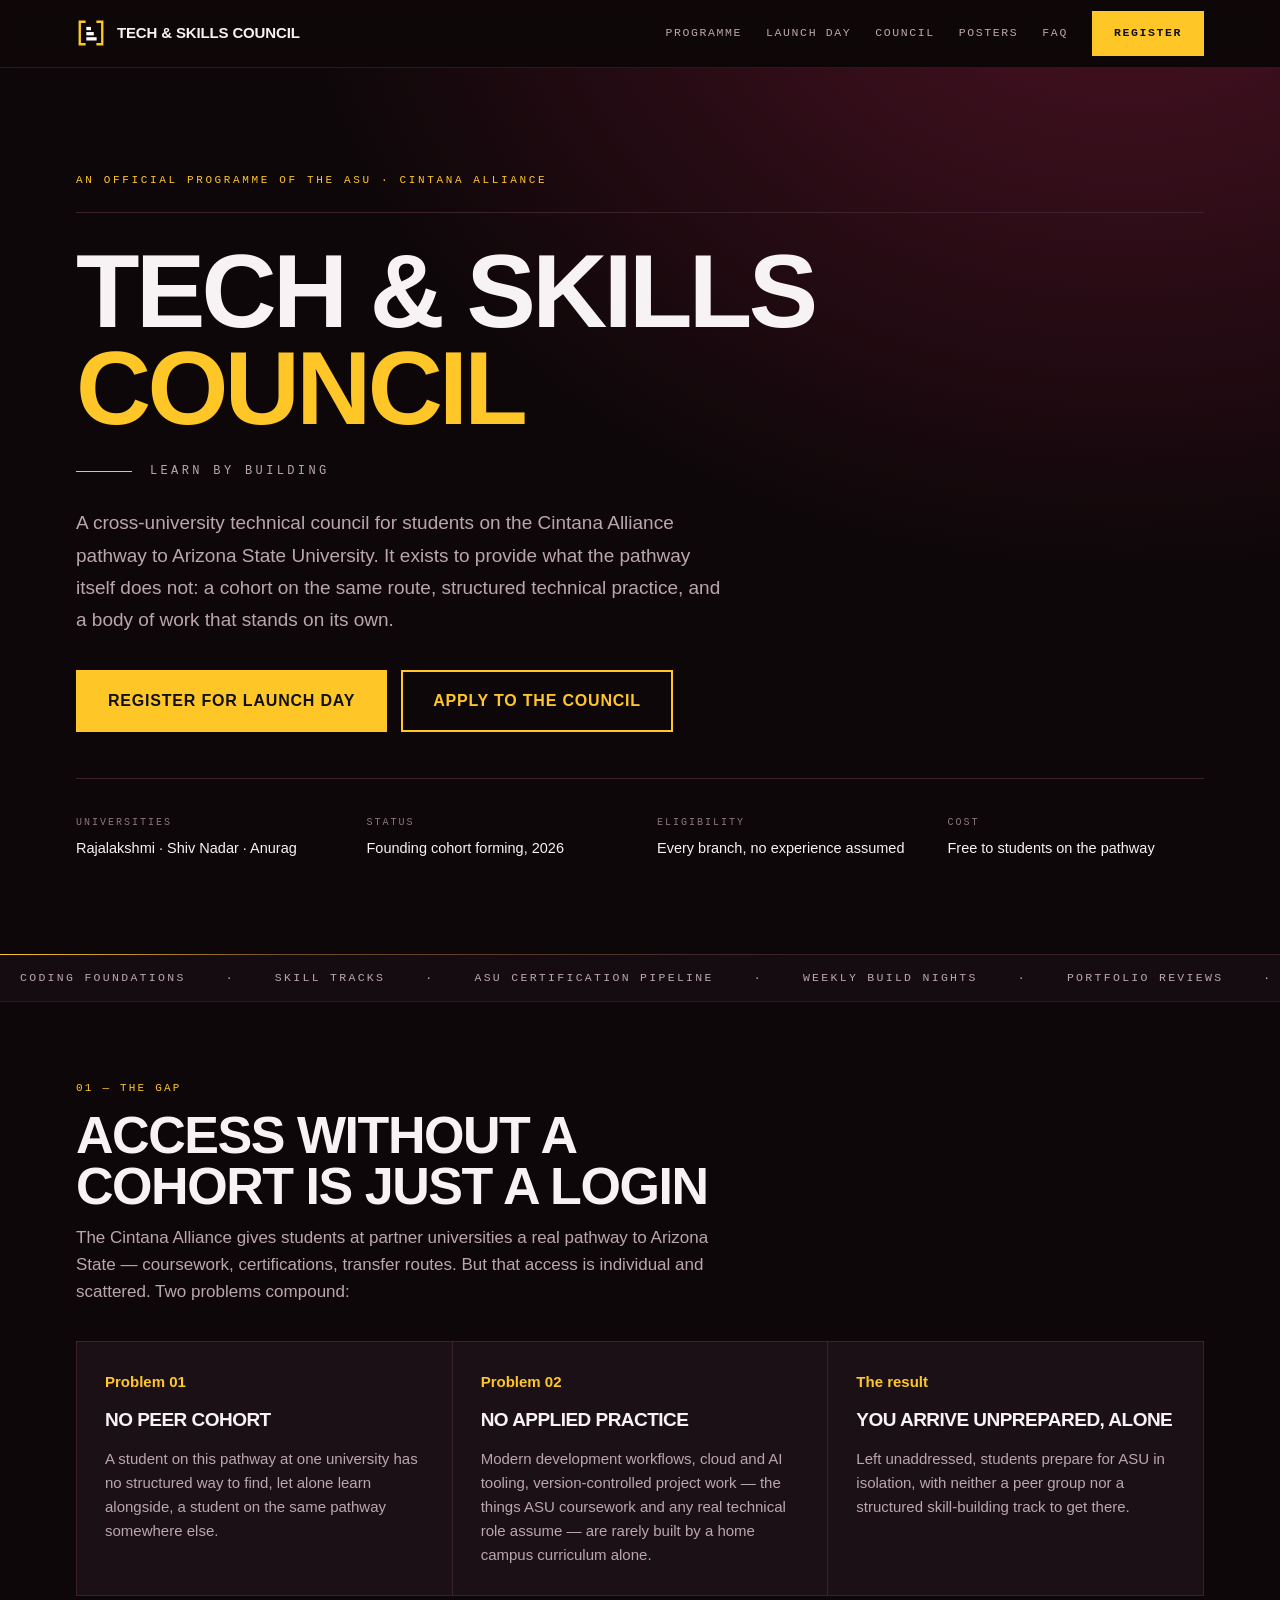
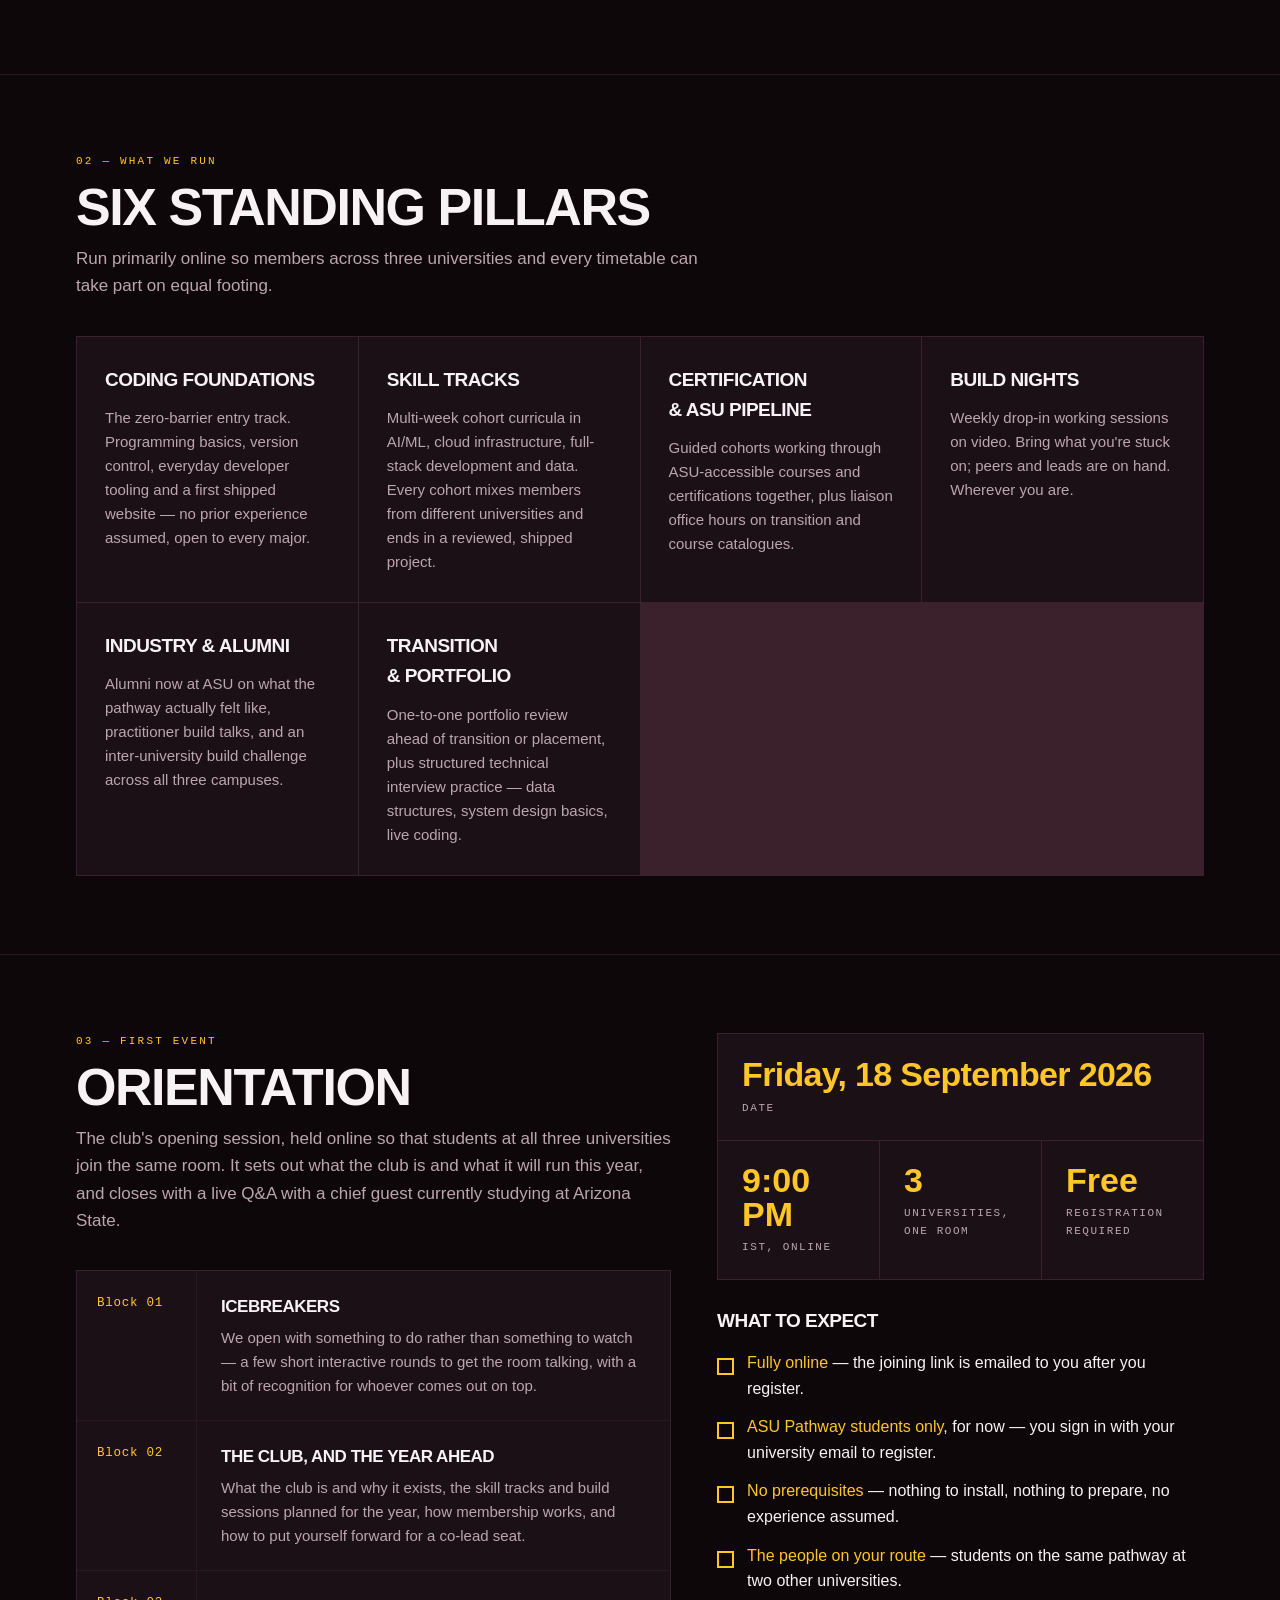
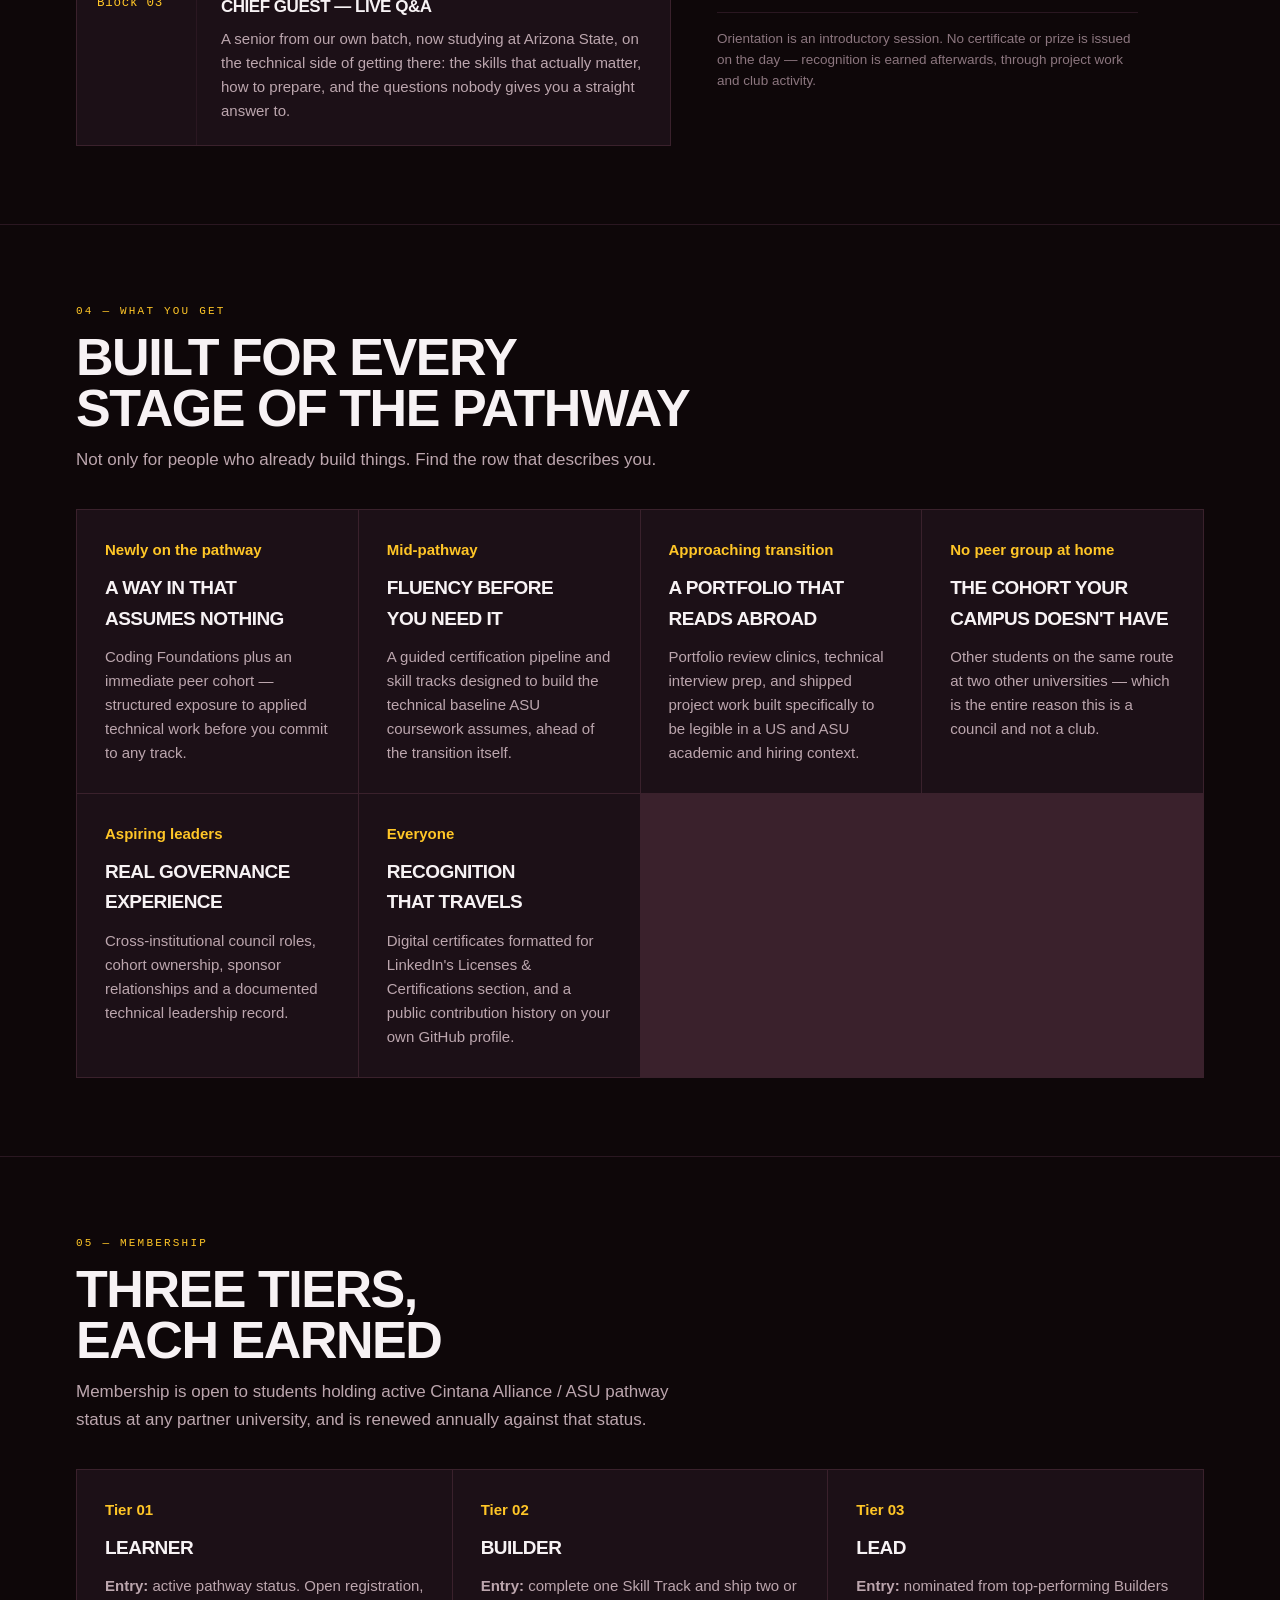
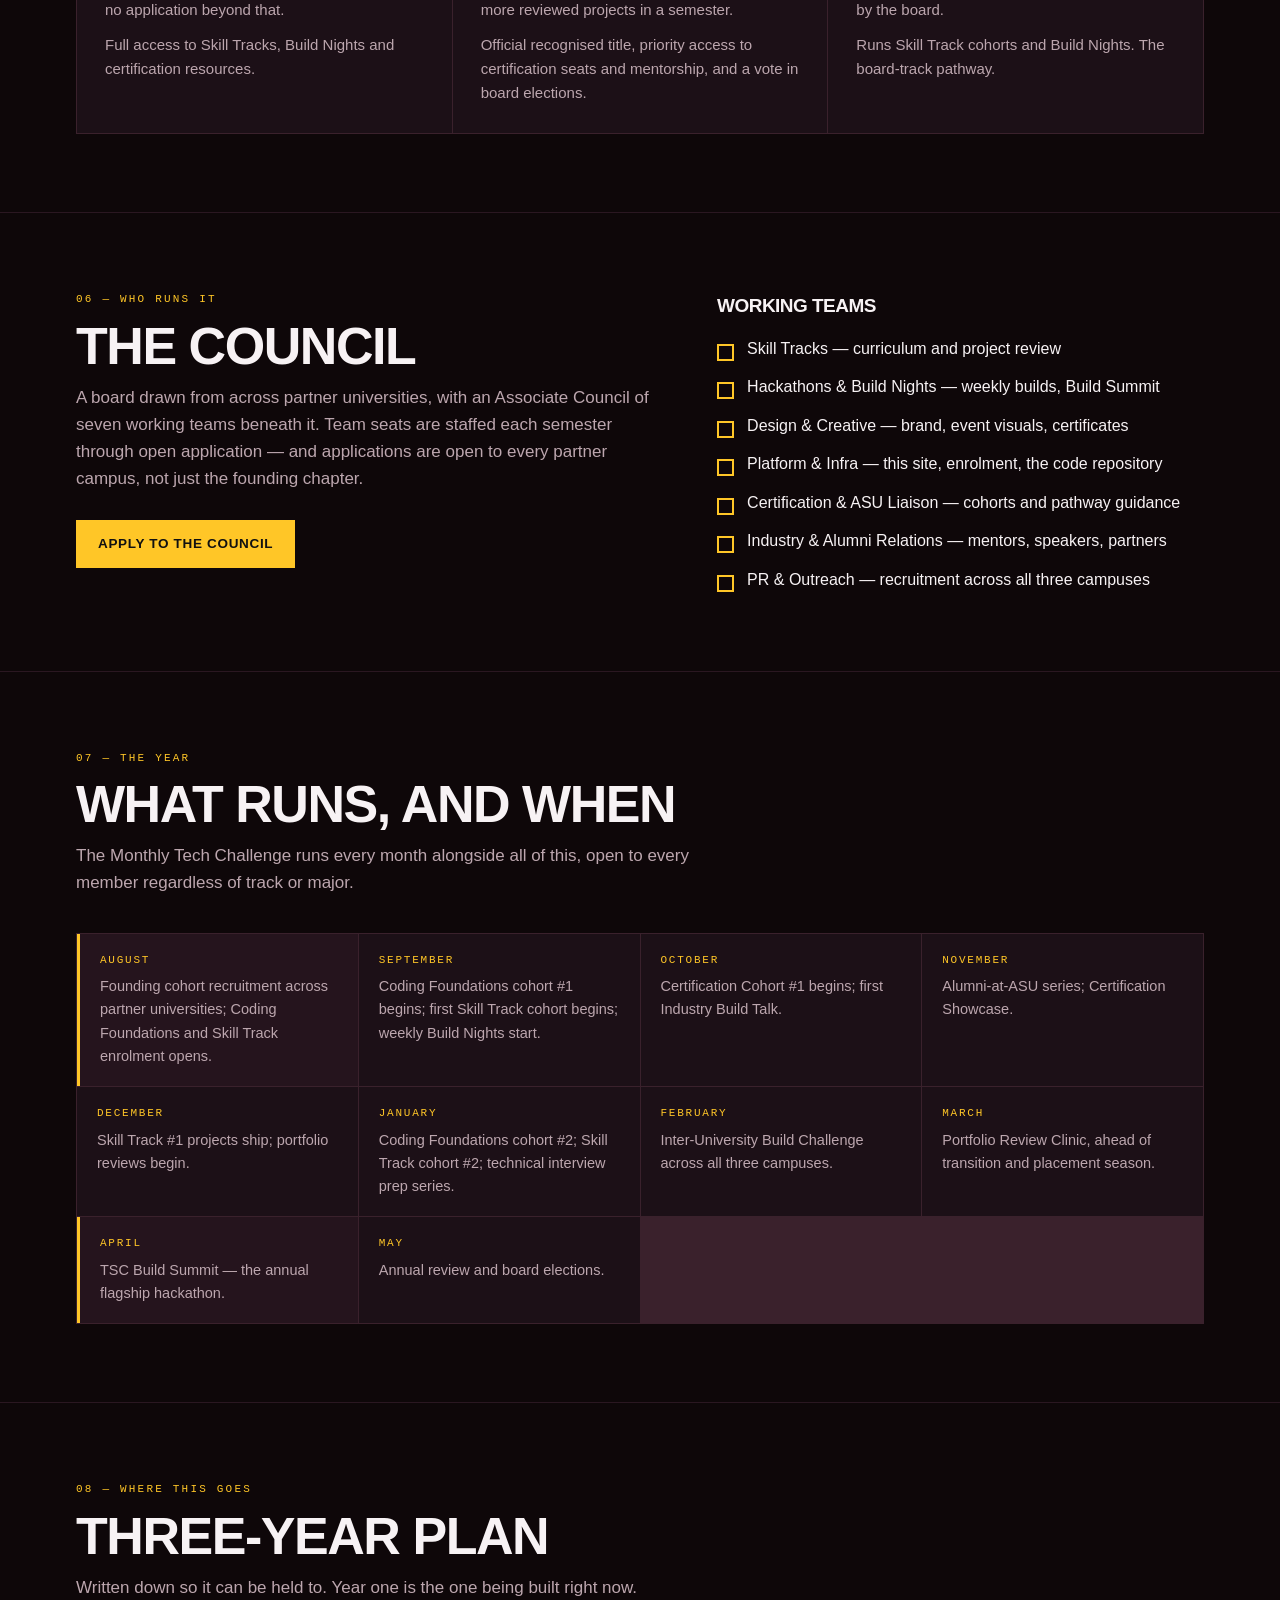
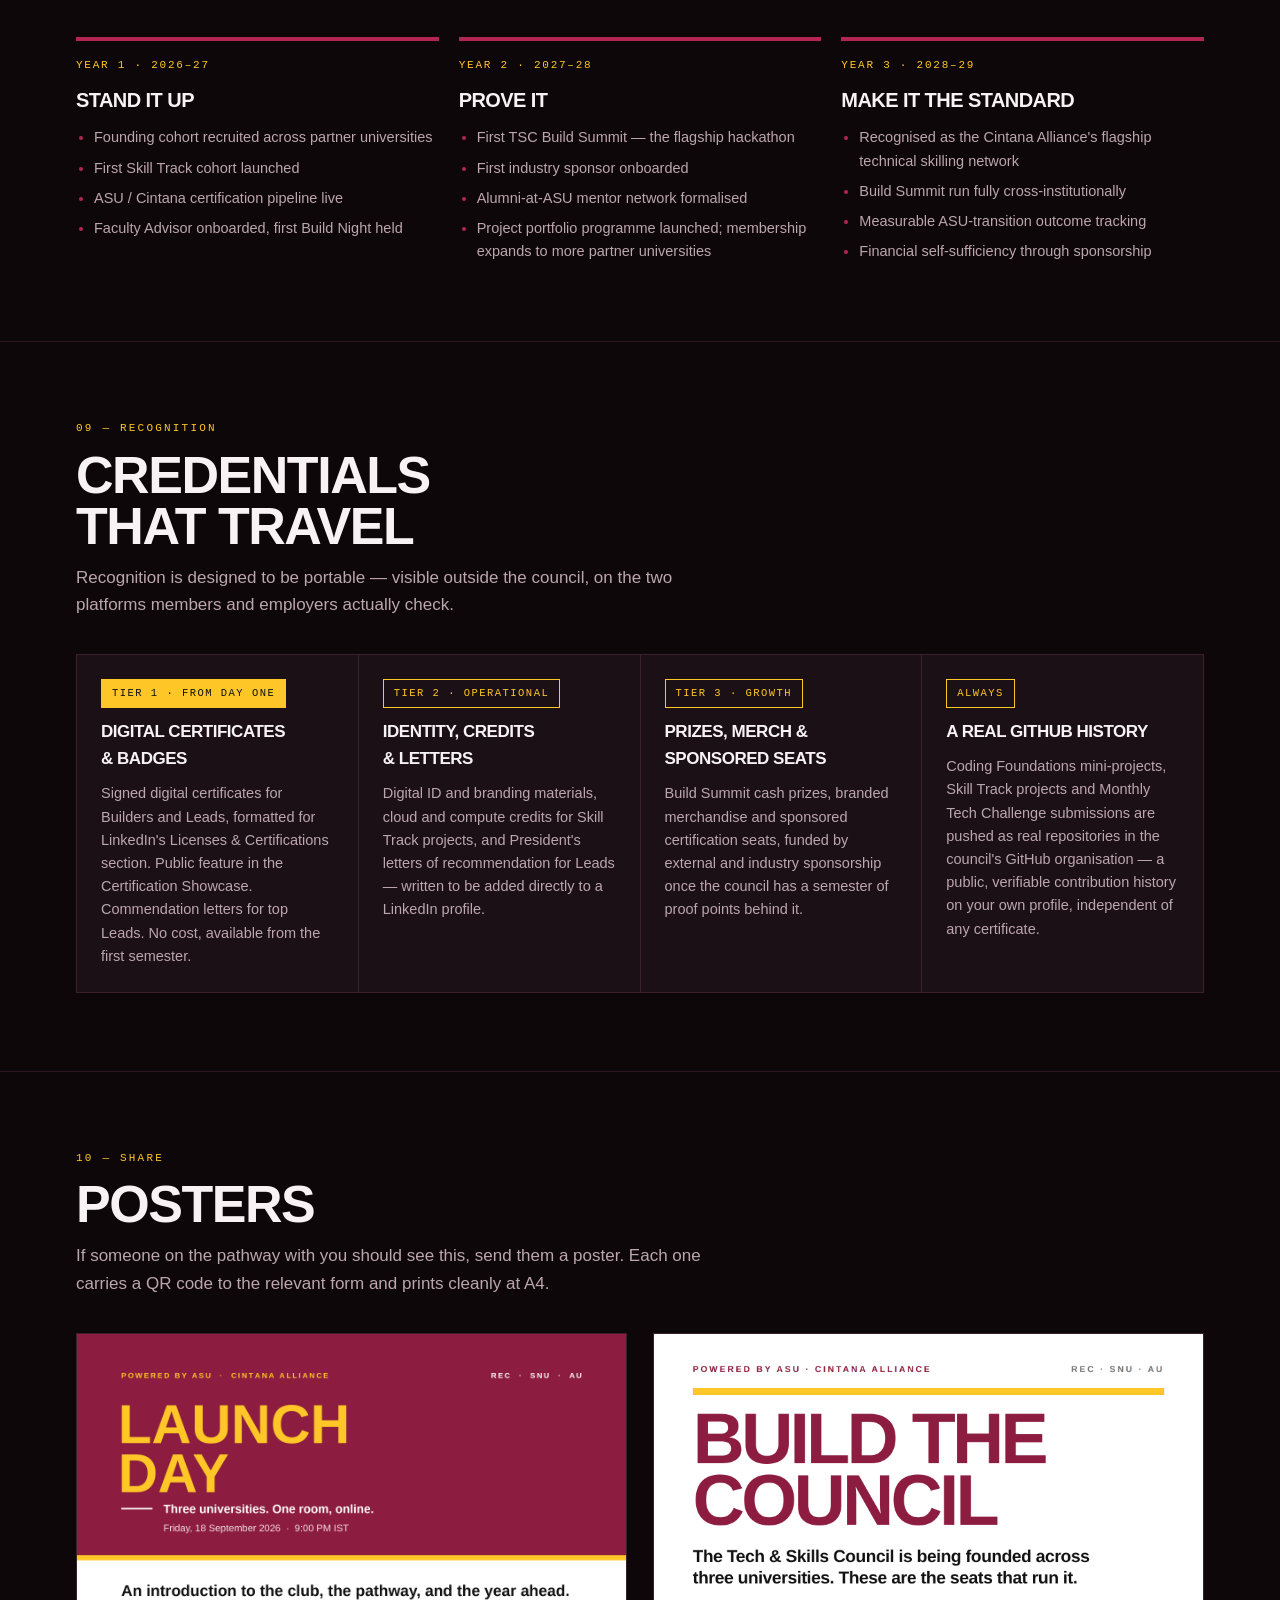
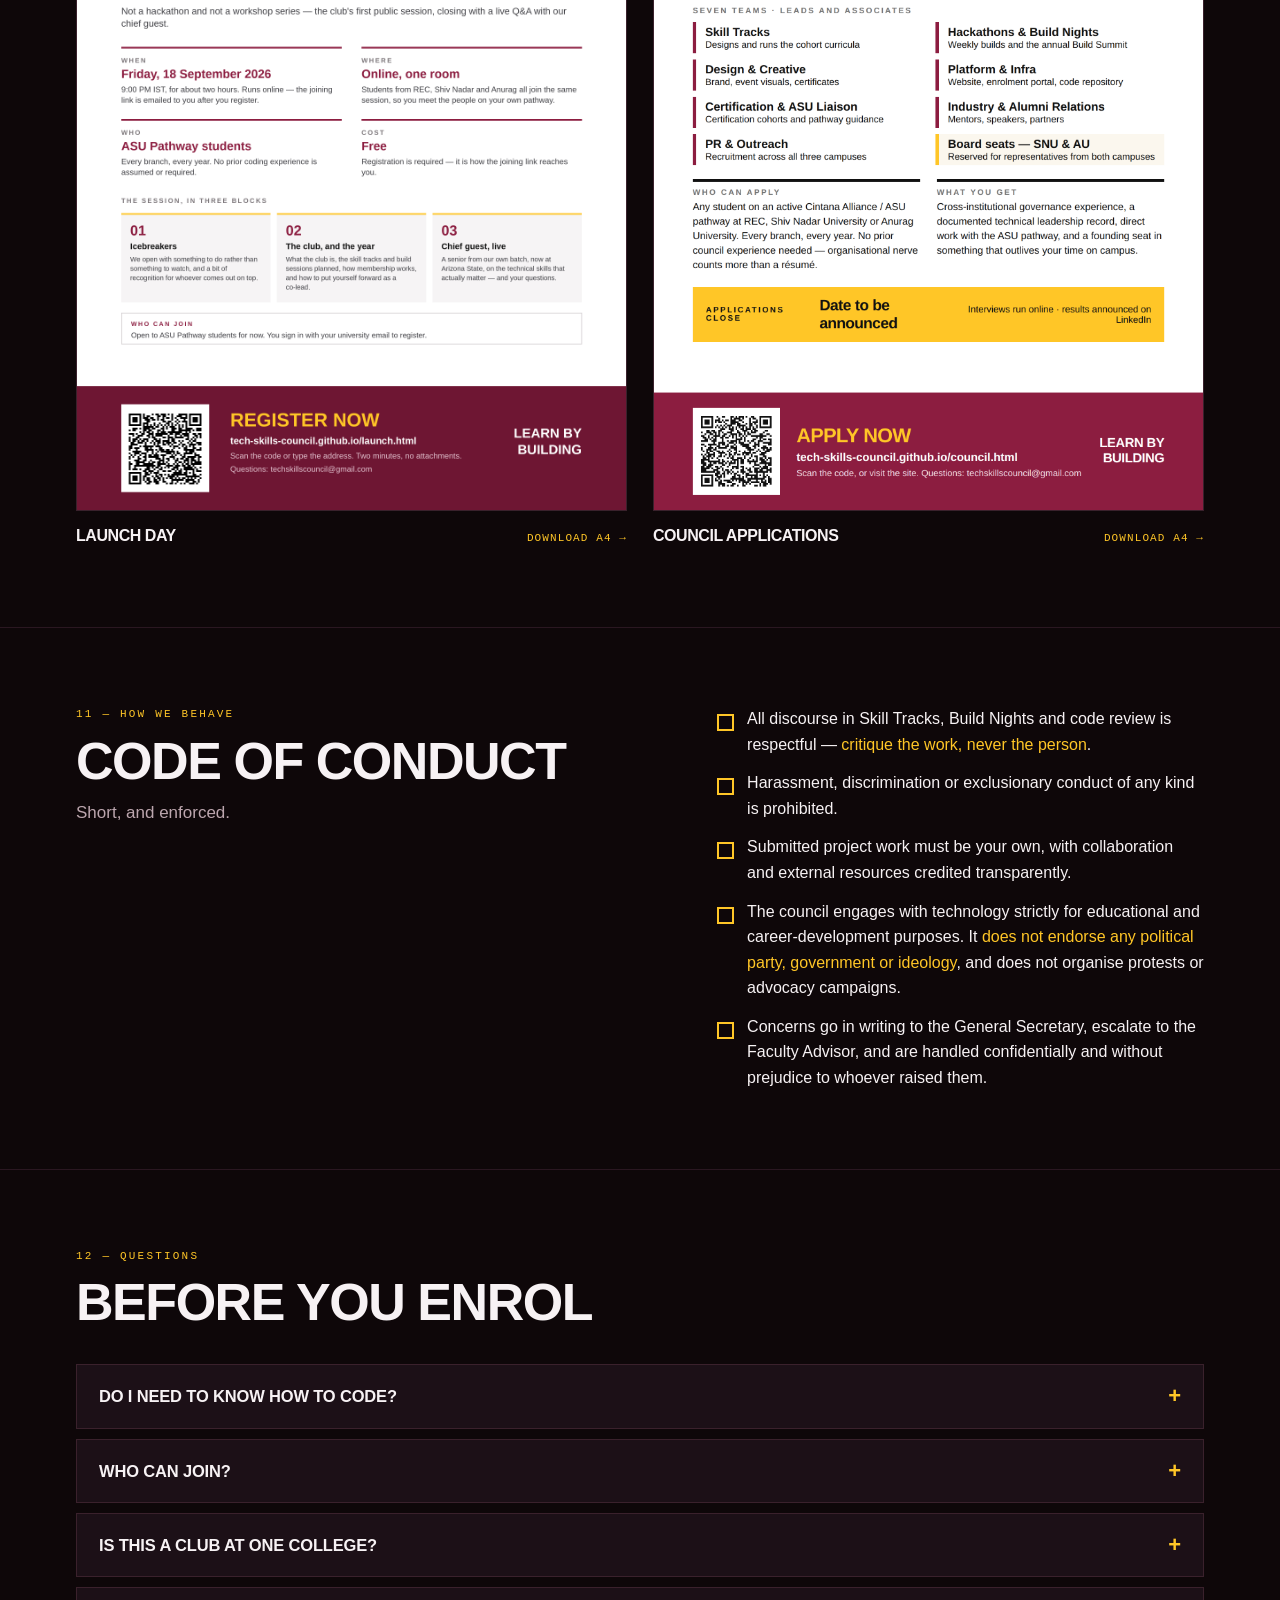
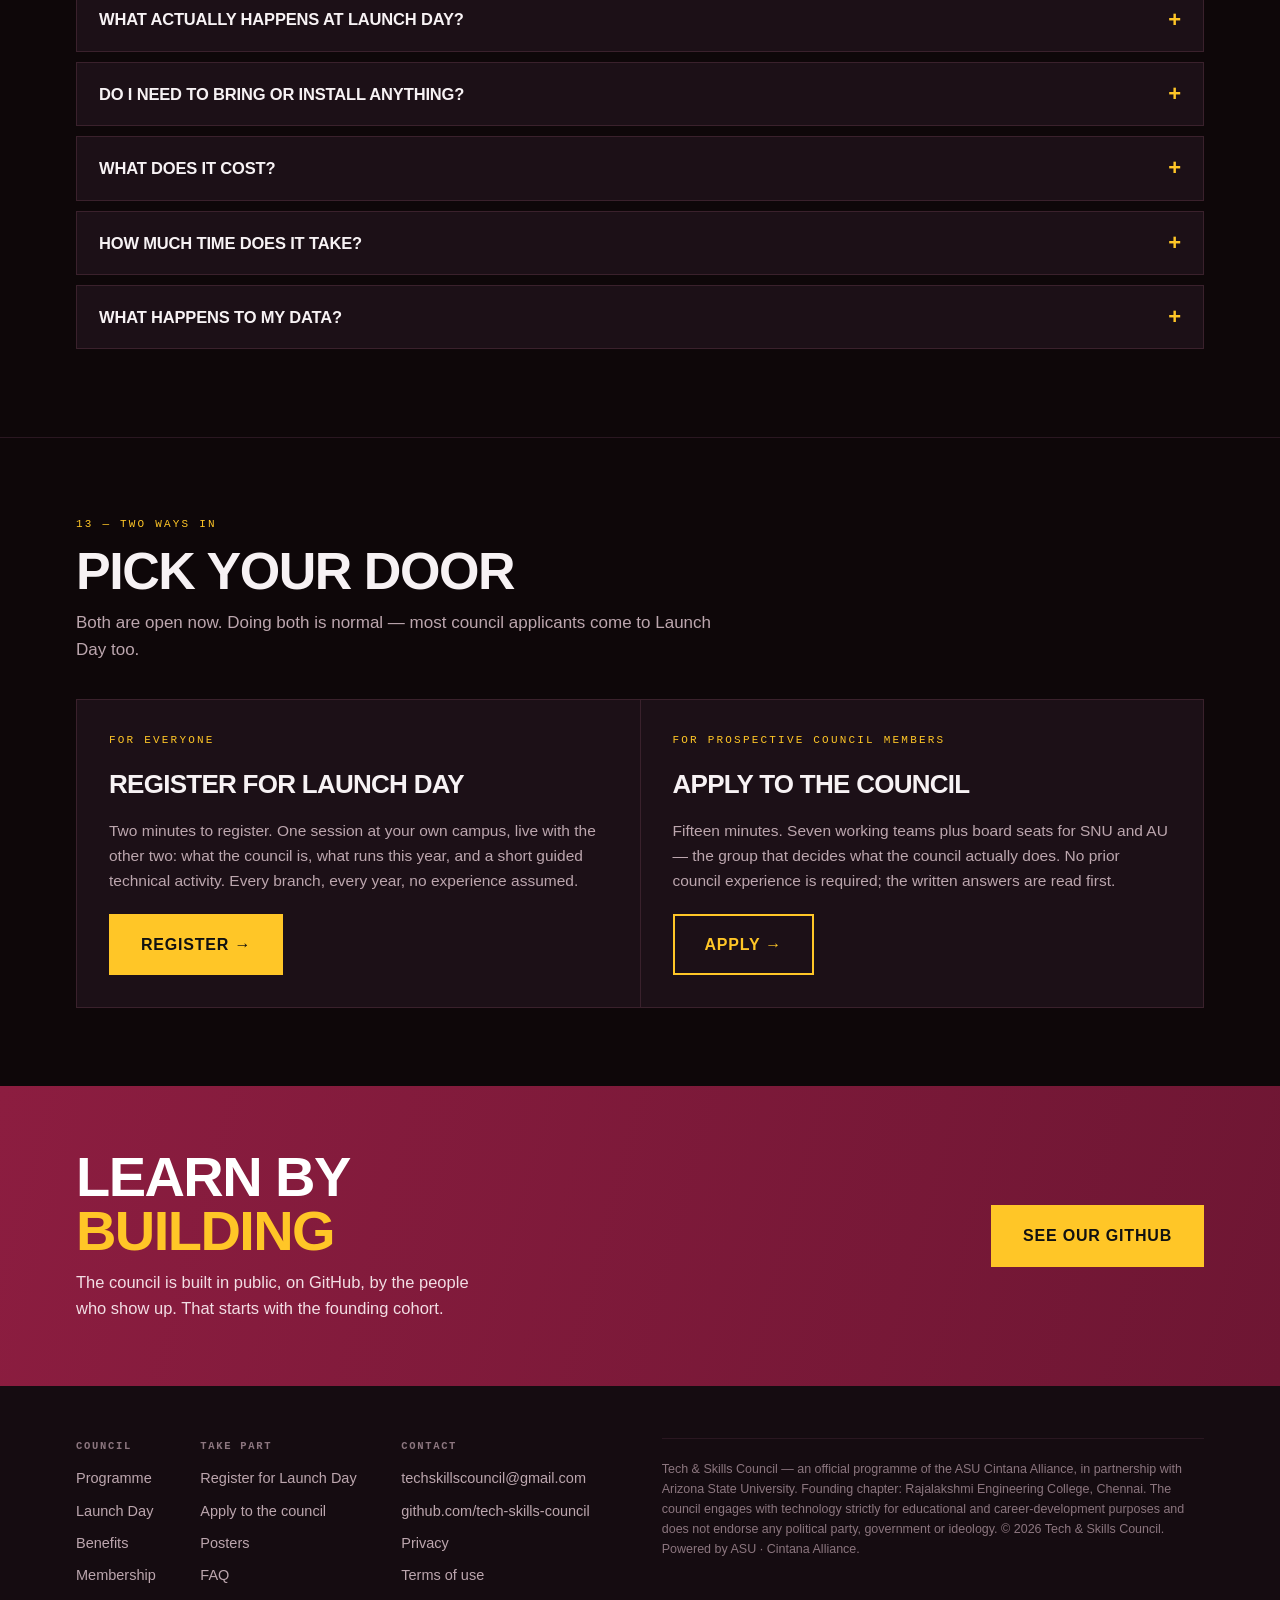
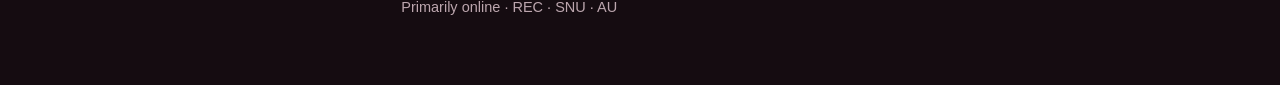
==== commit f0391690: "Add privacy policy and terms, required to publish the Google OAuth app Google will not let an OAuth " ====
--- a/index.html
+++ b/index.html
@@ -606,6 +606,8 @@
       <h5>Contact</h5>
       <a href="mailto:techskillscouncil@gmail.com">techskillscouncil@gmail.com</a>
       <a href="https://github.com/tech-skills-council">github.com/tech-skills-council</a>
+      <a href="privacy.html">Privacy</a>
+      <a href="terms.html">Terms of use</a>
       <span>Primarily online · REC · SNU · AU</span>
     </div>
     <p class="f-legal">
--- a/assets/css/main.css
+++ b/assets/css/main.css
@@ -553,3 +553,64 @@
     }
   }
 }
+
+/* ============================================================
+   Google sign-in gate (launch / council forms)
+   ============================================================ */
+.auth-gate{
+  border:1px solid var(--line);
+  border-left:3px solid var(--gold);
+  background:var(--surface);
+  padding:26px 26px 28px;
+  margin-bottom:30px;
+  display:flex;flex-direction:column;gap:12px;align-items:flex-start;
+  max-width:720px;
+}
+.auth-gate h3{font-size:21px;margin:0}
+.auth-gate p{color:var(--muted);font-size:15.5px;line-height:1.55;max-width:62ch;margin:0}
+.auth-gate p b{color:var(--text);font-weight:400}
+.auth-gate .btn{margin-top:6px}
+.auth-gate .btn svg{flex:0 0 auto}
+.auth-eyebrow{
+  font-family:var(--mono);font-size:10.5px;letter-spacing:.16em;text-transform:uppercase;
+  color:var(--muted-dim);
+}
+.auth-eyebrow.ok{color:var(--gold)}
+.auth-eyebrow.bad{color:#FF8A8E}
+.auth-note{font-size:13px!important;color:var(--muted-dim)!important}
+
+/* A locked identity field should read as settled, not as broken. */
+.field input.is-locked{
+  background:var(--ground-2);
+  color:var(--muted);
+  cursor:default;
+}
+.field input.is-locked:focus{border-color:var(--line)}
+
+@media(max-width:520px){
+  .auth-gate{padding:22px 20px}
+  .auth-gate .btn{width:100%;justify-content:center}
+}
+
+/* ============================================================
+   Legal pages (privacy, terms)
+   ============================================================ */
+.legal{max-width:74ch}
+.legal h2{font-size:clamp(22px,3.2vw,29px);margin:44px 0 14px}
+.legal h2:first-of-type{margin-top:0}
+.legal h3{font-size:17px;margin:26px 0 8px;text-transform:none;letter-spacing:-.01em}
+.legal p{color:var(--muted);font-size:16.5px;line-height:1.68;margin-bottom:15px}
+.legal p b,.legal li b{color:var(--text);font-weight:400}
+.legal ul{margin:0 0 18px;padding-left:20px;display:flex;flex-direction:column;gap:9px}
+.legal li{color:var(--muted);font-size:16.5px;line-height:1.6}
+.legal li::marker{color:var(--gold)}
+.legal a{text-decoration:underline;text-underline-offset:3px}
+.legal .updated{
+  font-family:var(--mono);font-size:11.5px;letter-spacing:.12em;text-transform:uppercase;
+  color:var(--muted-dim);border-top:1px solid var(--line);padding-top:16px;margin-top:44px;
+}
+.legal .callout{
+  border-left:3px solid var(--gold);background:var(--surface);
+  padding:18px 20px;margin:0 0 24px;
+}
+.legal .callout p{margin:0;color:var(--text);font-size:16px}
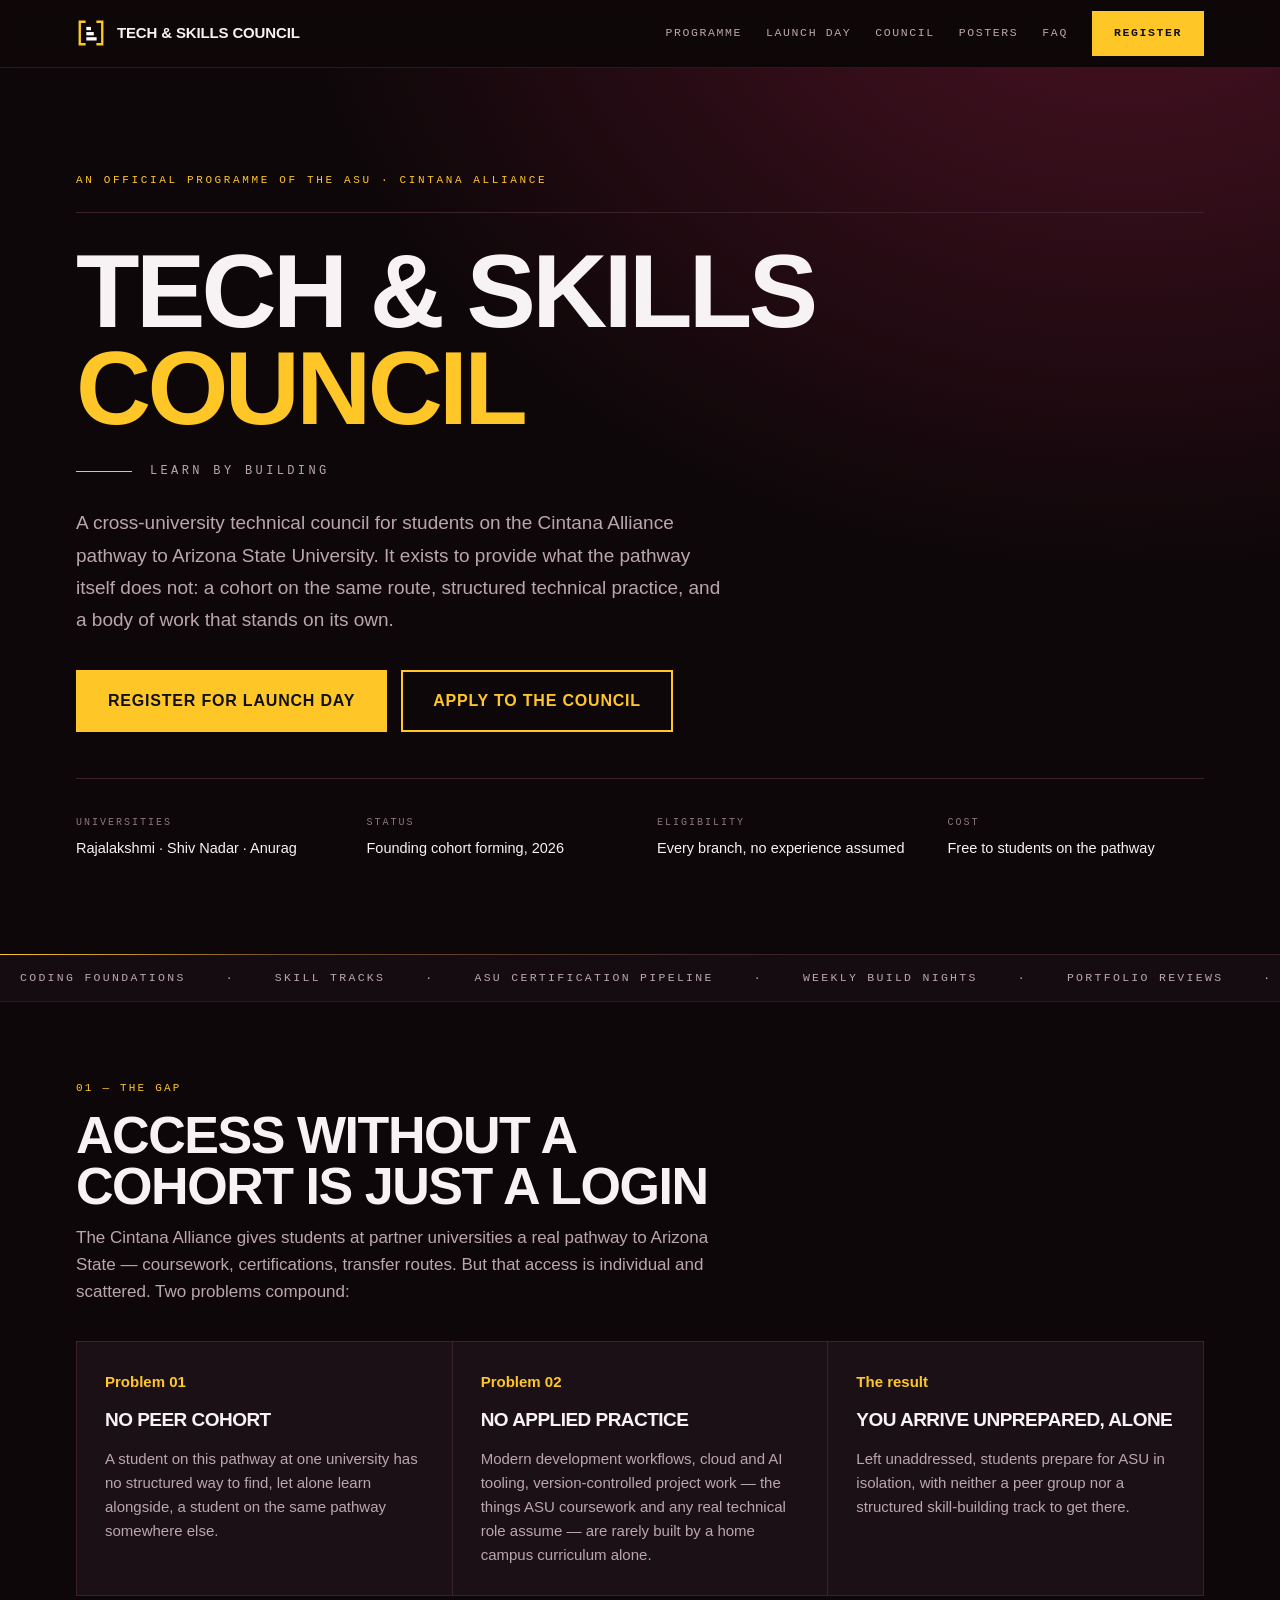
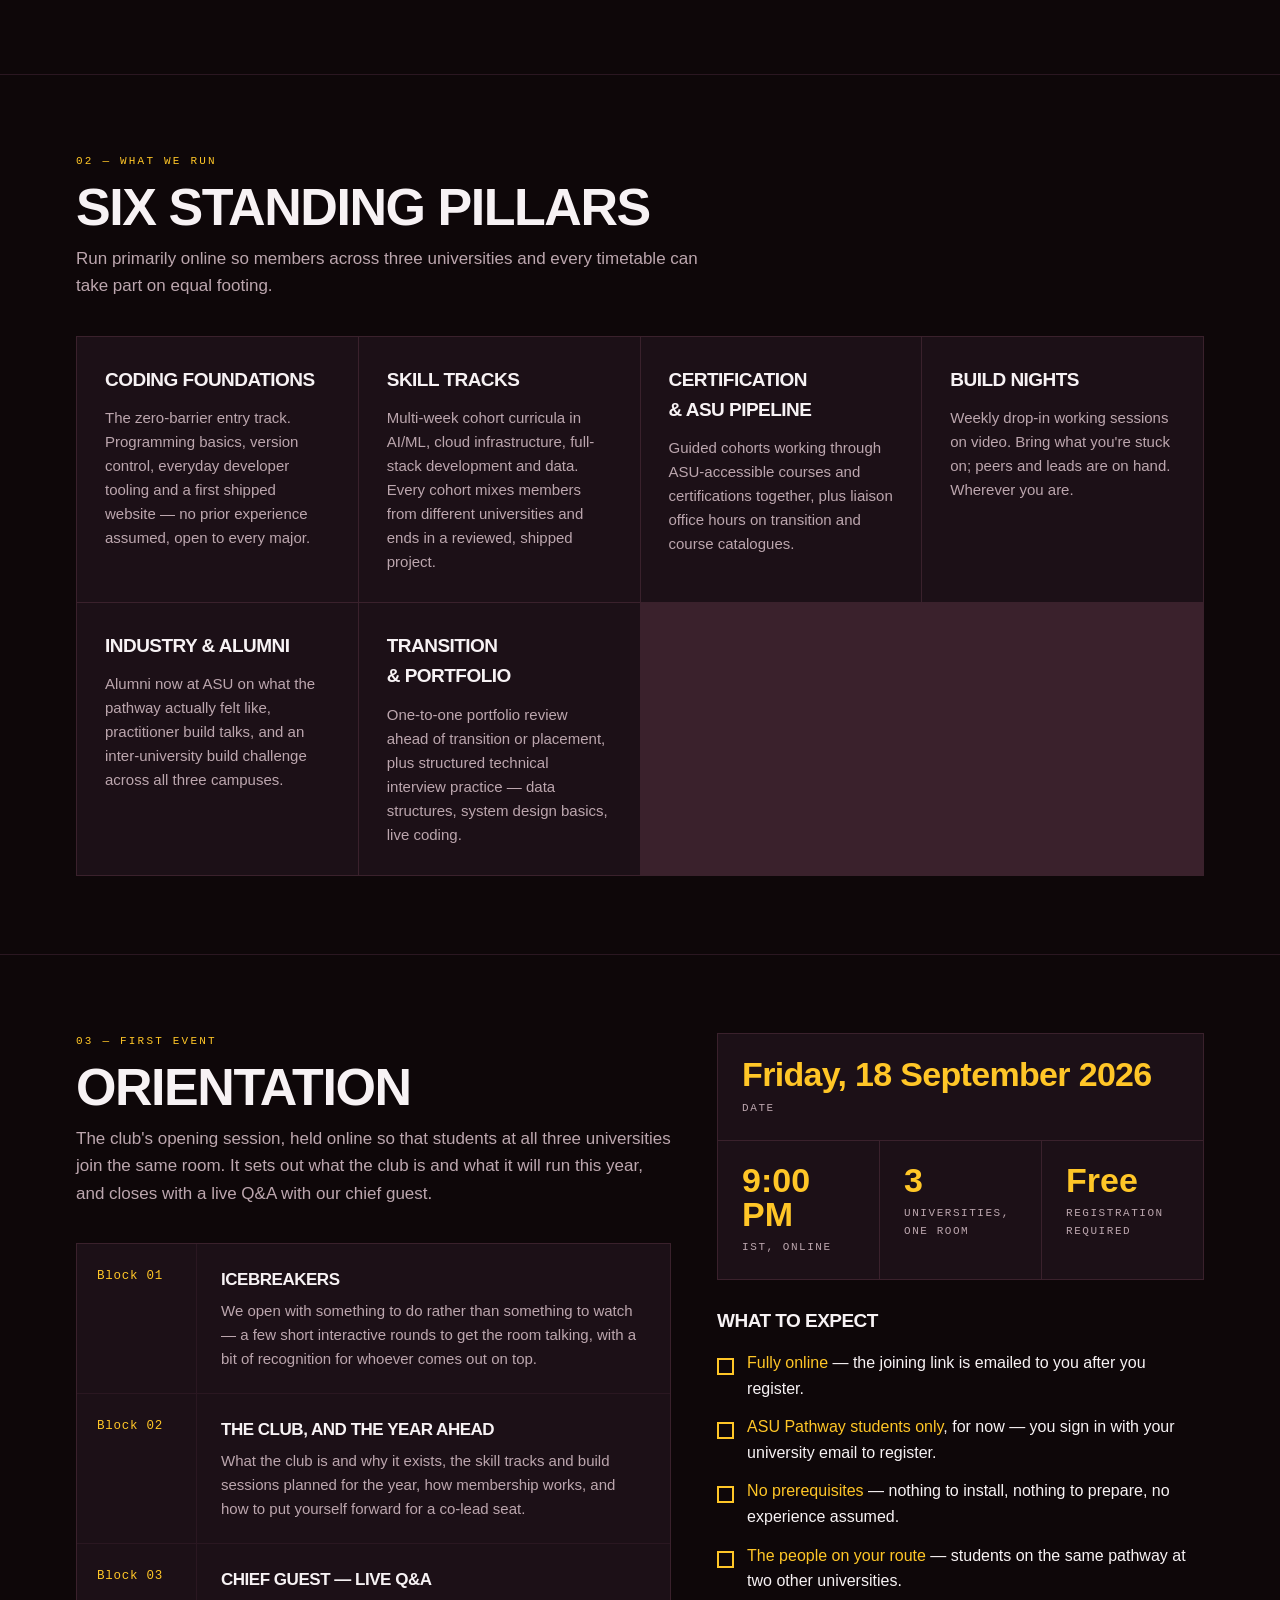
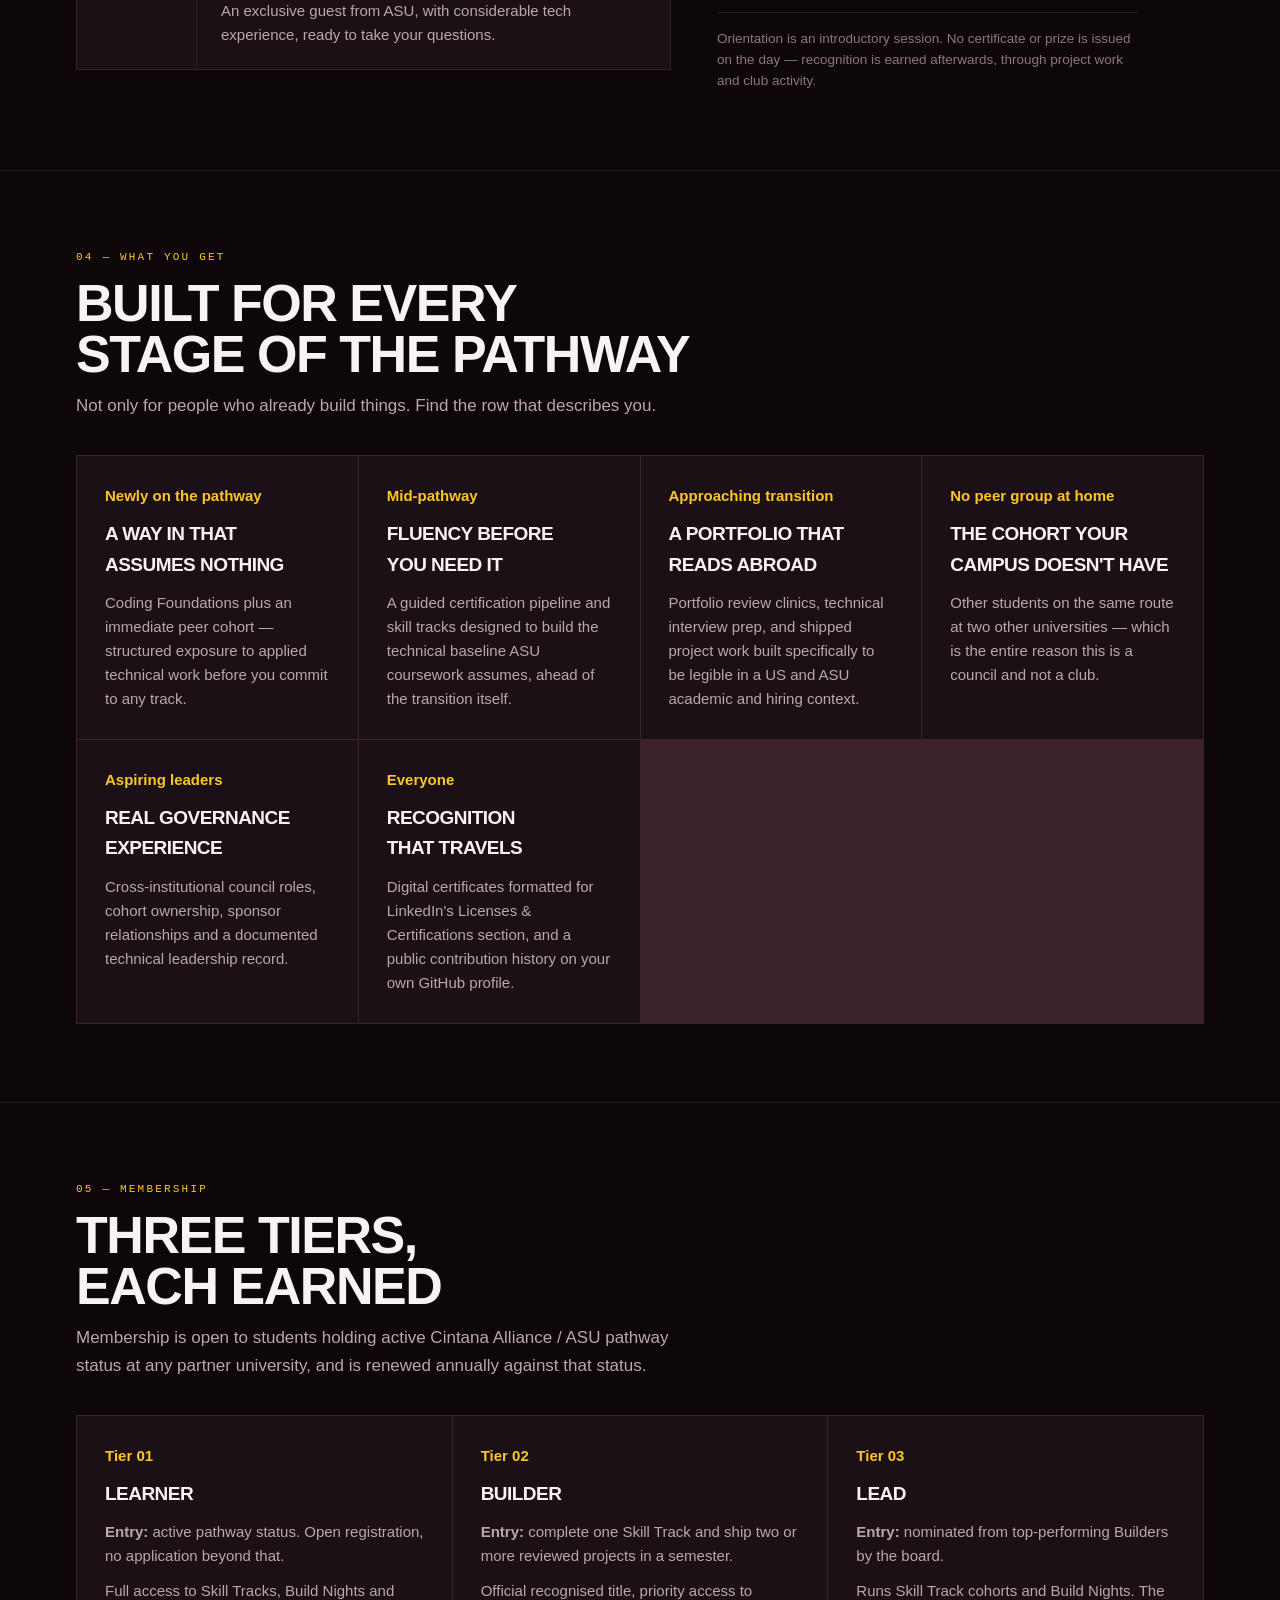
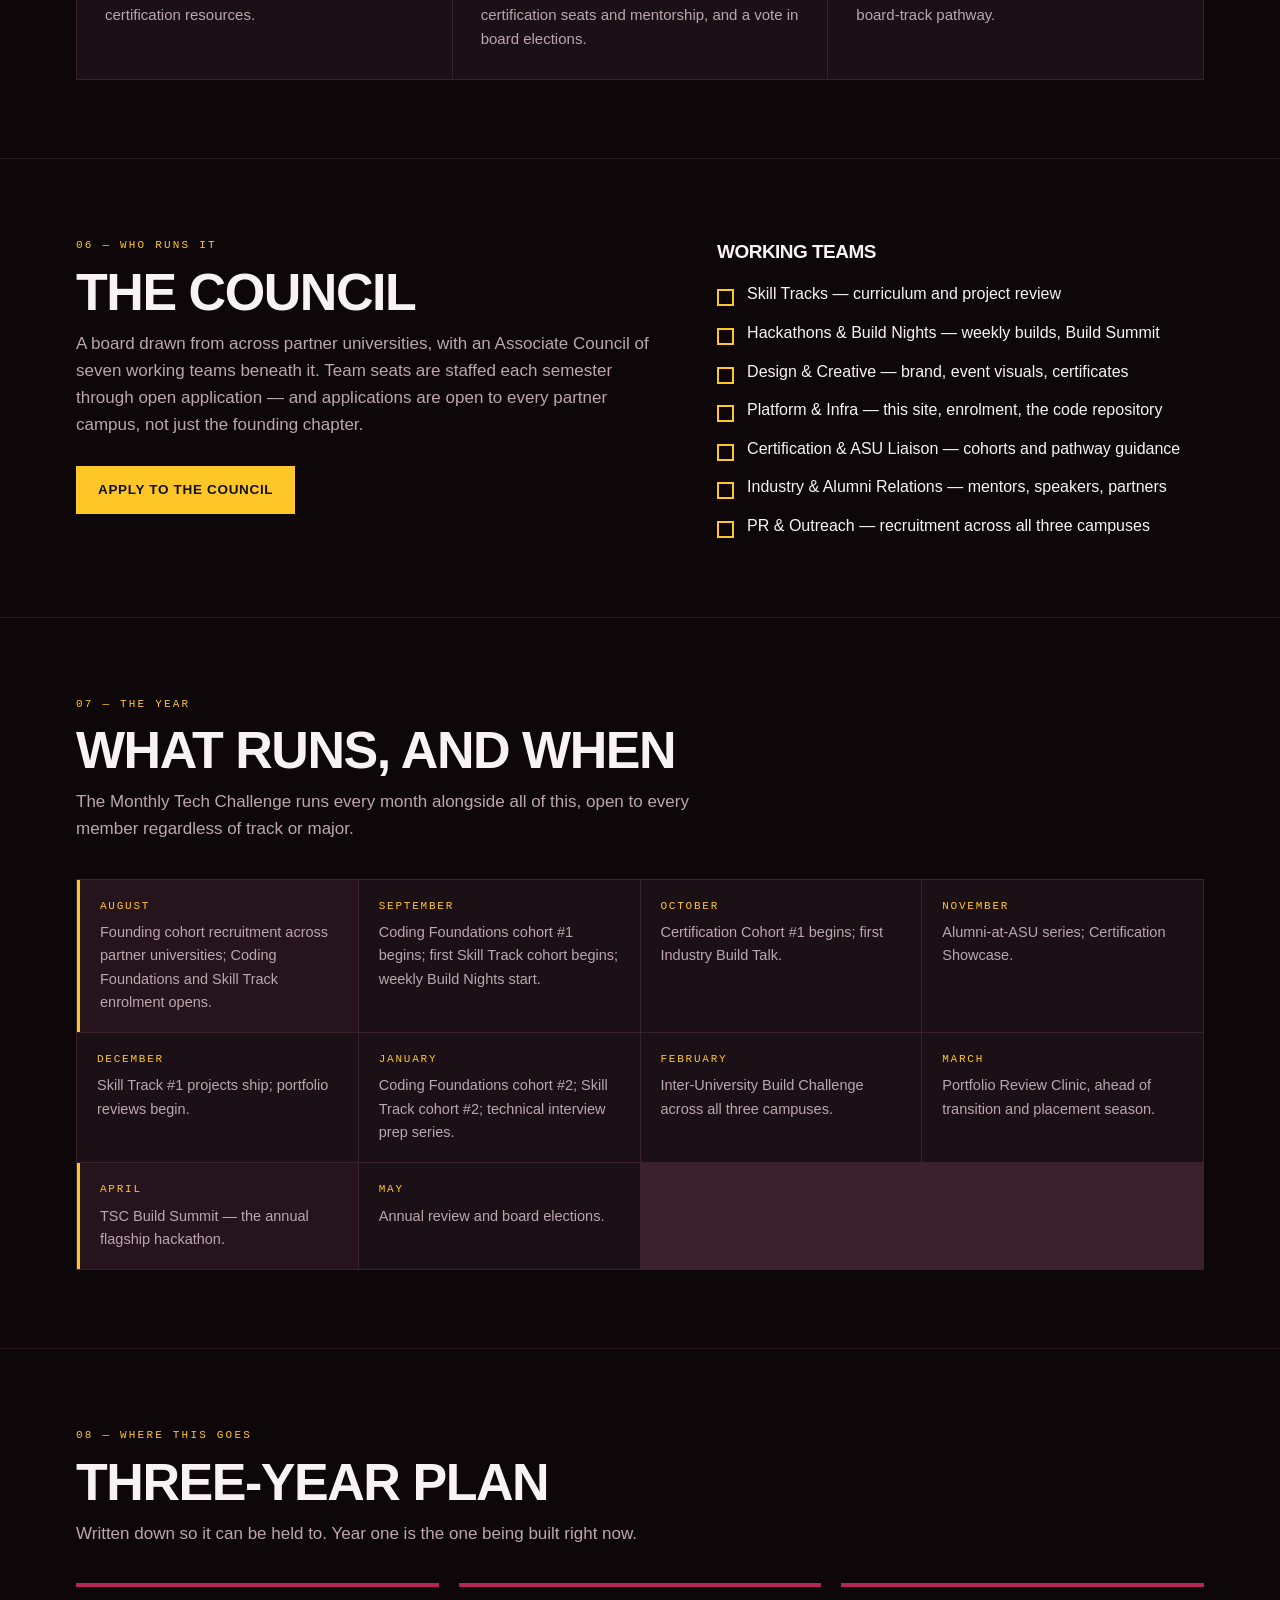
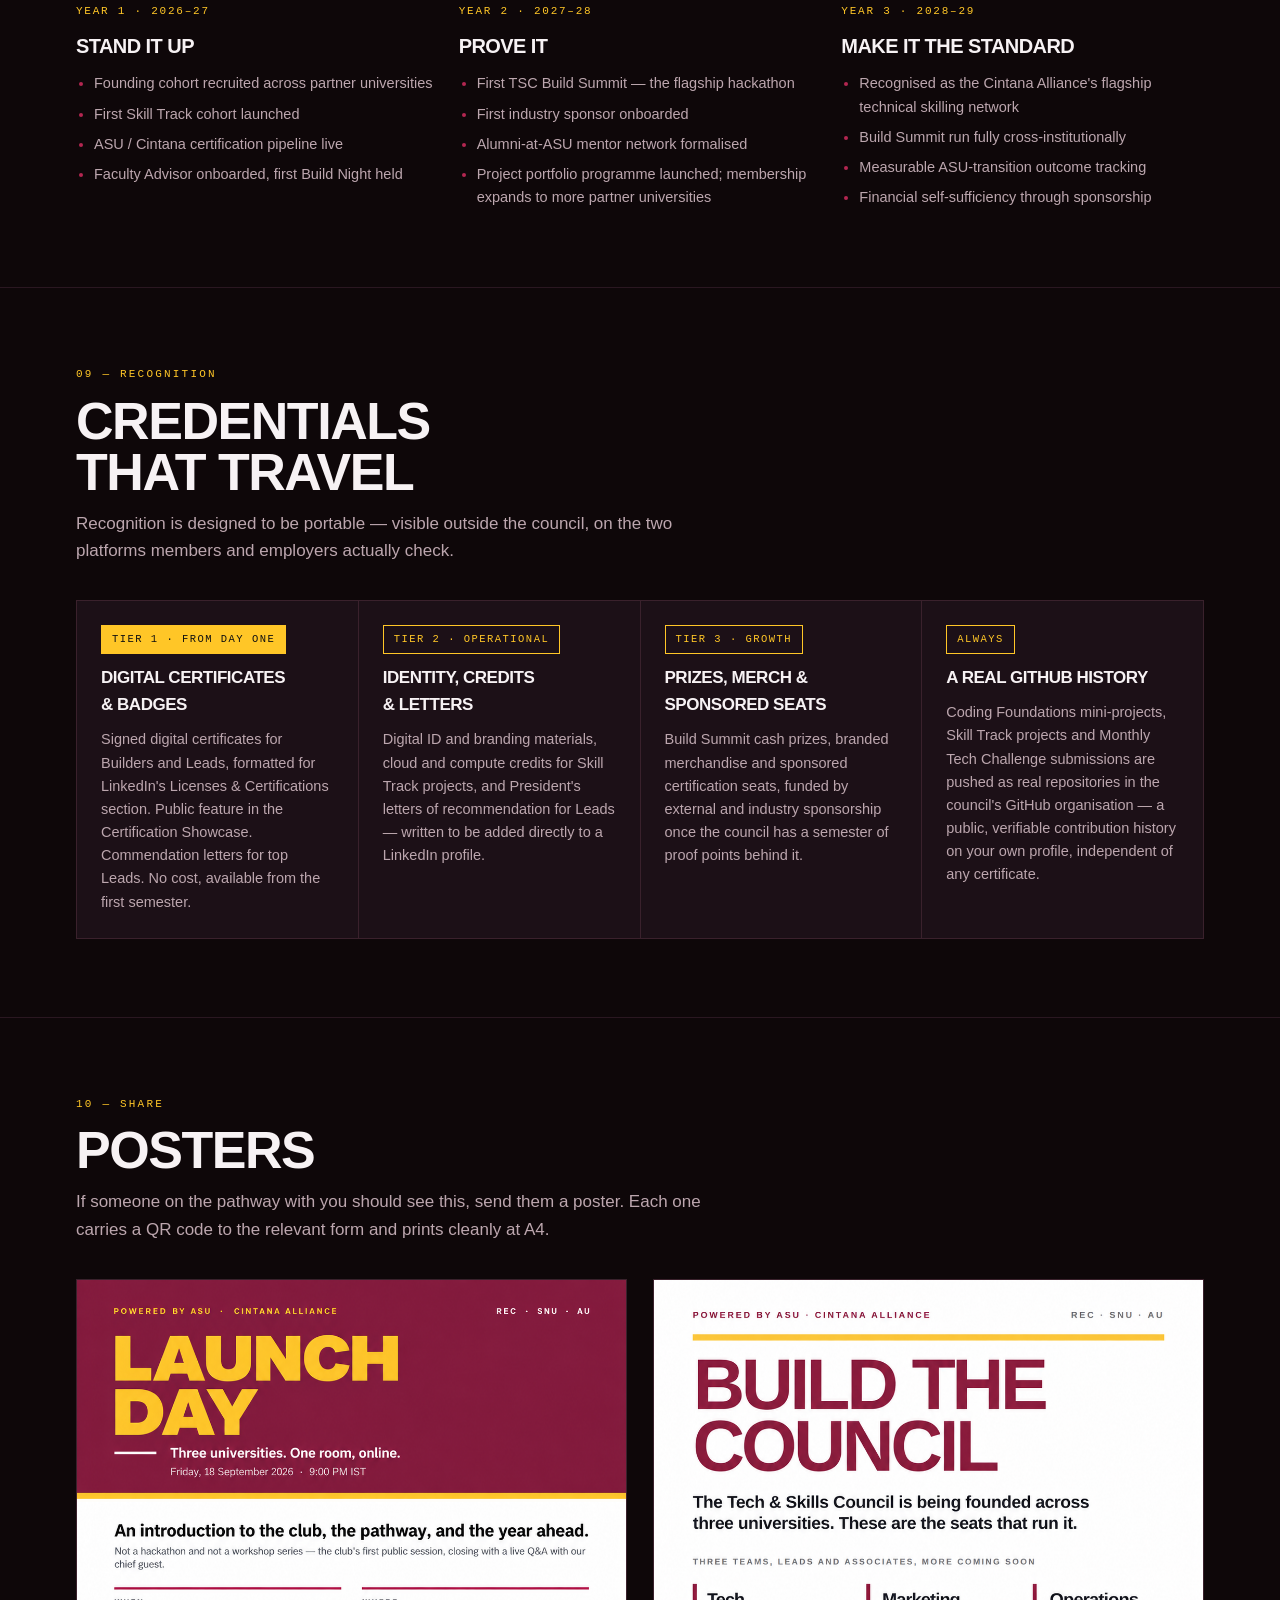
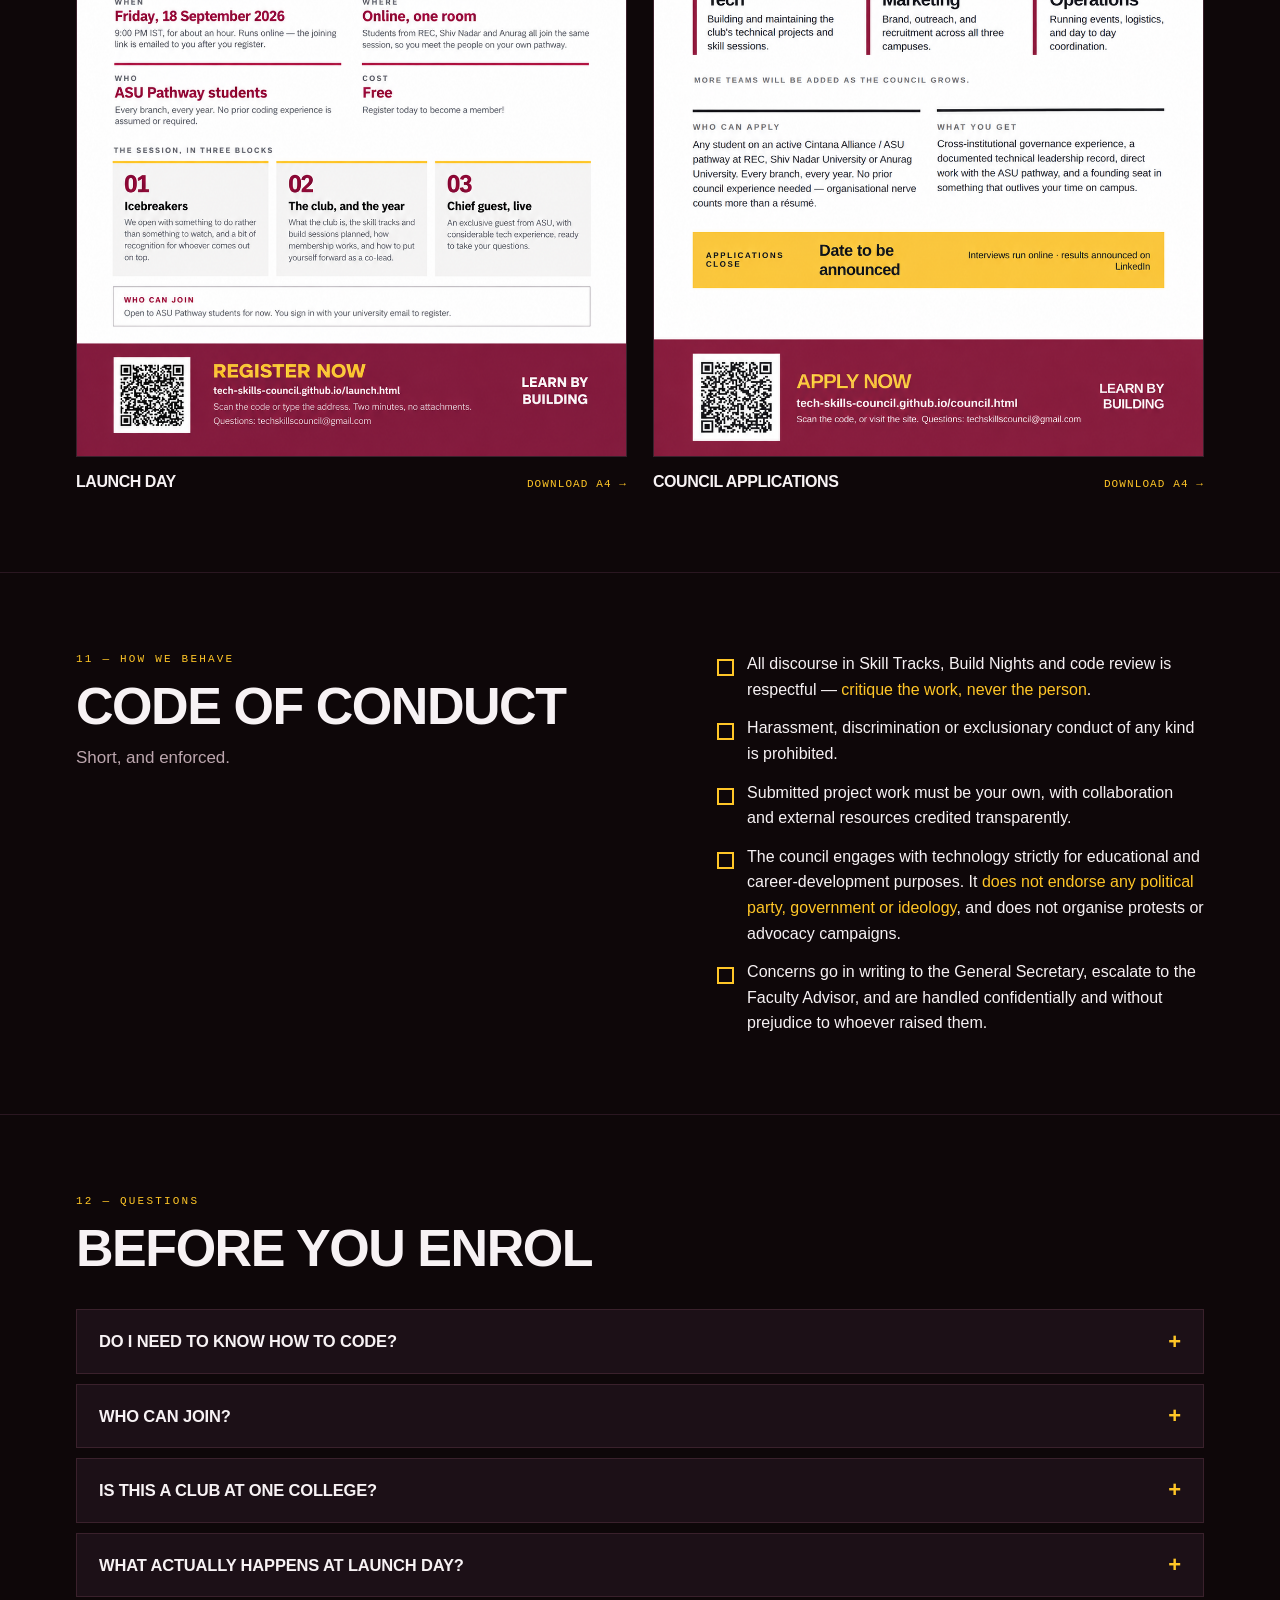
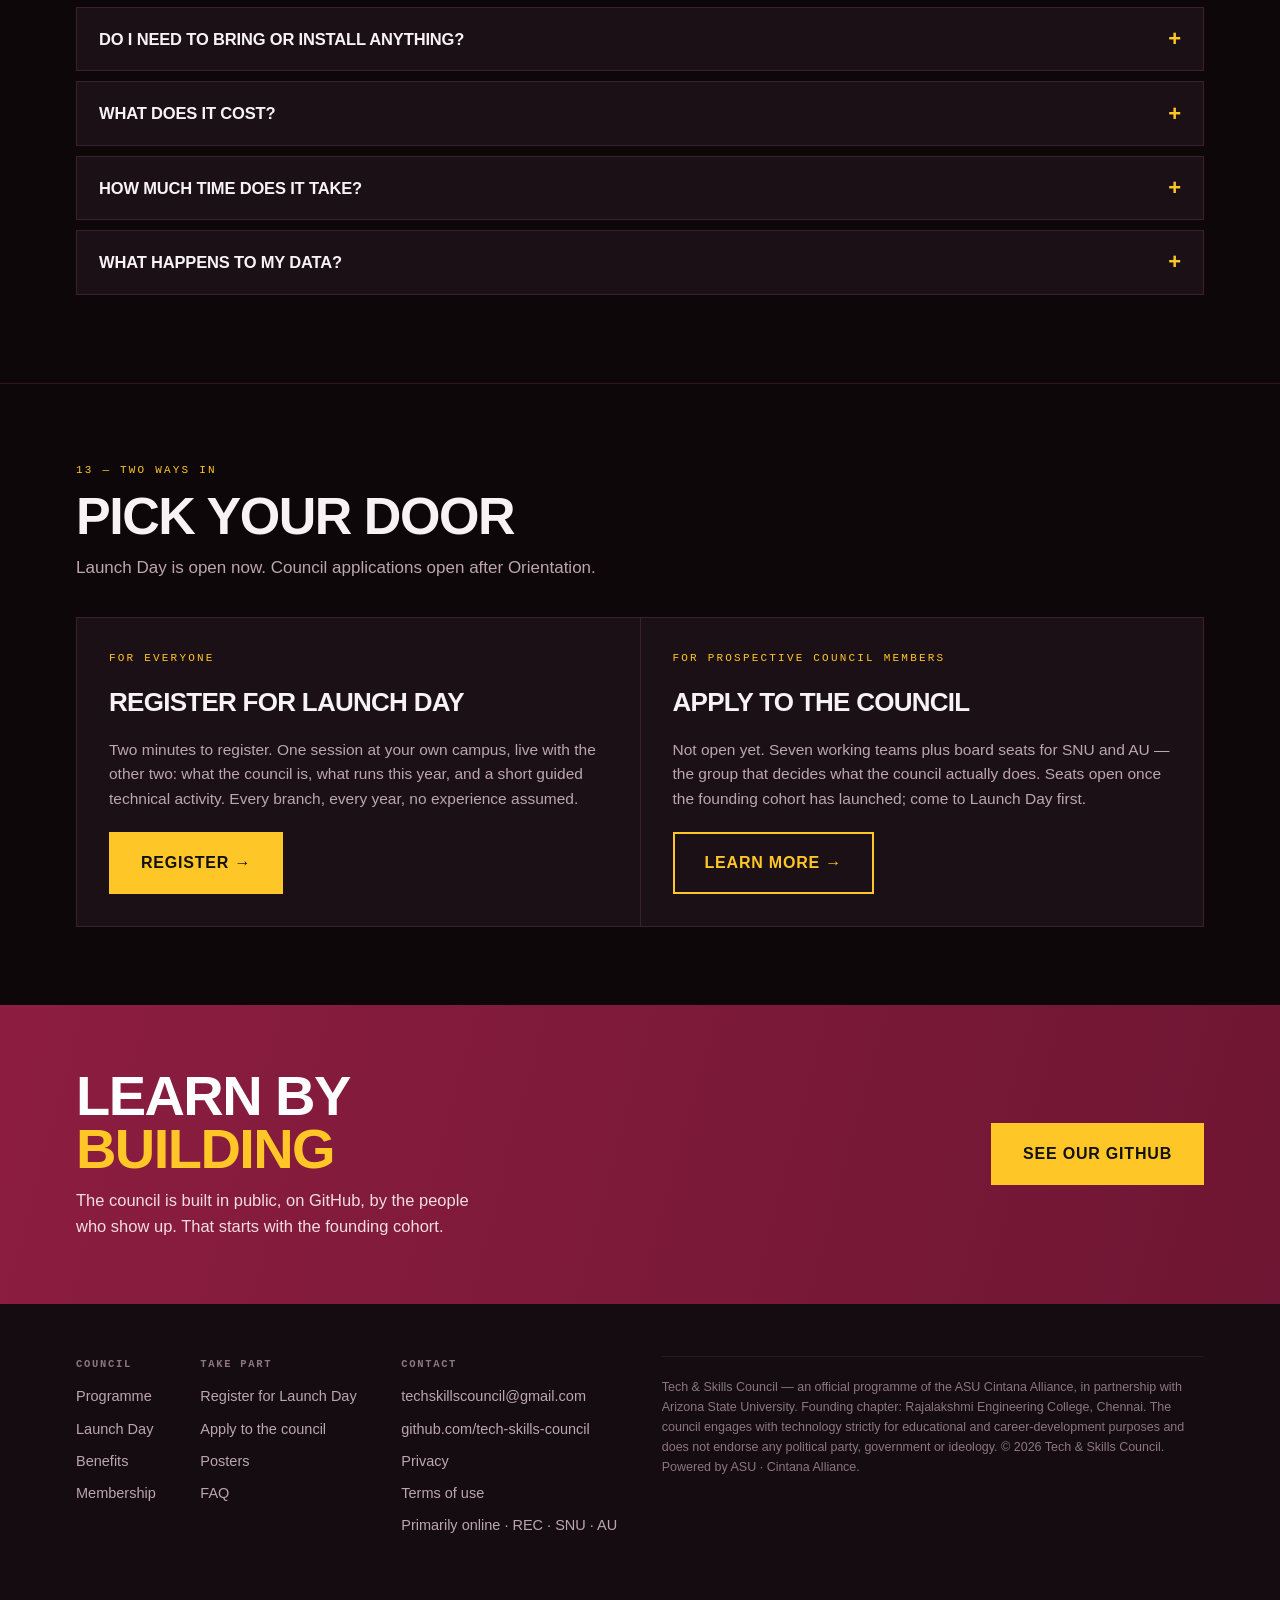
==== commit 3272bff9: "Drop custom cursor, keep chief guest anonymous, swap in new posters Co-Authored-By: Claude Sonnet 5 " ====
--- a/index.html
+++ b/index.html
@@ -10,7 +10,7 @@
 <meta property="og:title" content="Tech &amp; Skills Council">
 <meta property="og:description" content="A cross-university technical council for students on the Cintana Alliance pathway to Arizona State University.">
 <meta property="og:type" content="website">
-<meta property="og:image" content="https://tech-skills-council.github.io/assets/img/posters/tsc-launch-day-poster.png">
+<meta property="og:image" content="https://tech-skills-council.github.io/assets/img/posters/tsc-poster1.png">
 <meta property="og:url" content="https://tech-skills-council.github.io/index.html">
 <meta name="twitter:card" content="summary_large_image">
 <link rel="icon" href="assets/img/favicon.svg" type="image/svg+xml">
@@ -177,7 +177,7 @@
           <p>
             The club's opening session, held online so that students at all three universities join the
             same room. It sets out what the club is and what it will run this year, and closes with a
-            live Q&amp;A with a chief guest currently studying at Arizona State.
+            live Q&amp;A with our chief guest.
           </p>
         </div>
 
@@ -200,7 +200,7 @@
             <div class="t">Block 03</div>
             <div class="c">
               <h4>Chief guest — live Q&amp;A</h4>
-              <p>A senior from our own batch, now studying at Arizona State, on the technical side of getting there: the skills that actually matter, how to prepare, and the questions nobody gives you a straight answer to.</p>
+              <p>An exclusive guest from ASU, with considerable tech experience, ready to take your questions.</p>
             </div>
           </div>
         </div>
@@ -454,21 +454,21 @@
 
     <div class="posters">
       <div class="poster reveal">
-        <a href="assets/img/posters/tsc-launch-day-poster.png" download>
-          <img src="assets/img/posters/tsc-launch-day-poster.png" alt="Orientation poster — online, Friday 18 September, 9:00 PM" width="2480" height="3508" loading="lazy" decoding="async">
+        <a href="assets/img/posters/tsc-poster1.png" download>
+          <img src="assets/img/posters/tsc-poster1.png" alt="Orientation poster — online, Friday 18 September, 9:00 PM" width="1055" height="1491" loading="lazy" decoding="async">
         </a>
         <div class="cap">
           <h4>Launch Day</h4>
-          <span><a href="assets/img/posters/tsc-launch-day-poster.png" download>Download A4 →</a></span>
+          <span><a href="assets/img/posters/tsc-poster1.png" download>Download A4 →</a></span>
         </div>
       </div>
       <div class="poster reveal">
-        <a href="assets/img/posters/tsc-council-poster.png" download>
-          <img src="assets/img/posters/tsc-council-poster.png" alt="Council invitation poster — apply for a council seat" width="1588" height="2246" loading="lazy" decoding="async">
+        <a href="assets/img/posters/tsc-poster2.png" download>
+          <img src="assets/img/posters/tsc-poster2.png" alt="Council invitation poster — apply for a council seat" width="1055" height="1491" loading="lazy" decoding="async">
         </a>
         <div class="cap">
           <h4>Council applications</h4>
-          <span><a href="assets/img/posters/tsc-council-poster.png" download>Download A4 →</a></span>
+          <span><a href="assets/img/posters/tsc-poster2.png" download>Download A4 →</a></span>
         </div>
       </div>
     </div>
@@ -550,7 +550,7 @@
     <div class="sec-head reveal">
       <span class="eyebrow">13 — Two ways in</span>
       <h2>Pick your door</h2>
-      <p>Both are open now. Doing both is normal — most council applicants come to Launch Day too.</p>
+      <p id="join-note">Launch Day is open now. Council applications open after Orientation — most council applicants come through Launch Day first.</p>
     </div>
 
     <div class="doors">
@@ -563,14 +563,14 @@
         </p>
         <a class="btn big" href="launch.html">Register →</a>
       </div>
-      <div class="door reveal">
+      <div class="door reveal" id="join-council-door">
         <span class="eyebrow">For prospective council members</span>
         <h3>Apply to the council</h3>
-        <p>
+        <p id="join-council-copy">
           Fifteen minutes. Seven working teams plus board seats for SNU and AU — the group that decides what the
           council actually does. No prior council experience is required; the written answers are read first.
         </p>
-        <a class="btn big ghost" href="council.html">Apply →</a>
+        <a class="btn big ghost" href="council.html" id="join-council-cta">Apply →</a>
       </div>
     </div>
   </div>
@@ -632,6 +632,22 @@
     if (dur && cfg.LAUNCH_DURATION_LABEL) {
       dur.textContent = cfg.LAUNCH_DURATION_LABEL;
     }
+
+    /* Council applications are opened and closed from config.js — see the
+       same flag in council.html. Reflect it here too, so "Pick your door"
+       doesn't invite people into a form that just shows a closed notice. */
+    if (!cfg.COUNCIL_APPLICATIONS_OPEN) {
+      var joinNote = document.getElementById('join-note');
+      if (joinNote) joinNote.textContent = 'Launch Day is open now. Council applications open after Orientation.';
+
+      var councilCopy = document.getElementById('join-council-copy');
+      if (councilCopy) councilCopy.textContent =
+        'Not open yet. Seven working teams plus board seats for SNU and AU — the group that decides what the ' +
+        'council actually does. Seats open once the founding cohort has launched; come to Launch Day first.';
+
+      var councilCta = document.getElementById('join-council-cta');
+      if (councilCta) councilCta.textContent = 'Learn more →';
+    }
   })();
 </script>
 </body>
--- a/assets/css/main.css
+++ b/assets/css/main.css
@@ -328,35 +328,6 @@
 .form-status.show{display:block}
 .form-status.ok{border-color:var(--gold);color:var(--text)}
 .form-status.bad{border-color:#E5484D;color:#FFC9CB}
-
-/* ============================================================
-   Custom cursor — pointer devices only
-   ============================================================ */
-@media (hover: hover) and (pointer: fine){
-  html.js body{cursor:none}
-  html.js a,html.js button,html.js summary,html.js input,html.js select,html.js textarea,html.js label{cursor:none}
-
-  #cursor-dot,#cursor-ring{
-    position:fixed;top:0;left:0;z-index:200;pointer-events:none;
-    transform:translate3d(-100px,-100px,0);will-change:transform;
-  }
-  #cursor-dot{
-    width:7px;height:7px;margin:-3.5px 0 0 -3.5px;background:var(--gold);border-radius:50%;
-  }
-  #cursor-ring{
-    width:34px;height:34px;margin:-17px 0 0 -17px;border:1.5px solid rgba(255,198,39,.55);border-radius:50%;
-    transition:width .22s ease,height .22s ease,margin .22s ease,border-color .22s ease,background .22s ease;
-  }
-  #cursor-ring.hot{
-    width:56px;height:56px;margin:-28px 0 0 -28px;
-    border-color:var(--gold);background:rgba(255,198,39,.12);
-  }
-  #cursor-ring.press{width:26px;height:26px;margin:-13px 0 0 -13px}
-}
-@media (prefers-reduced-motion:reduce){
-  html.js body,html.js a,html.js button{cursor:auto}
-  #cursor-dot,#cursor-ring{display:none}
-}
 
 /* ============================================================
    Added sections
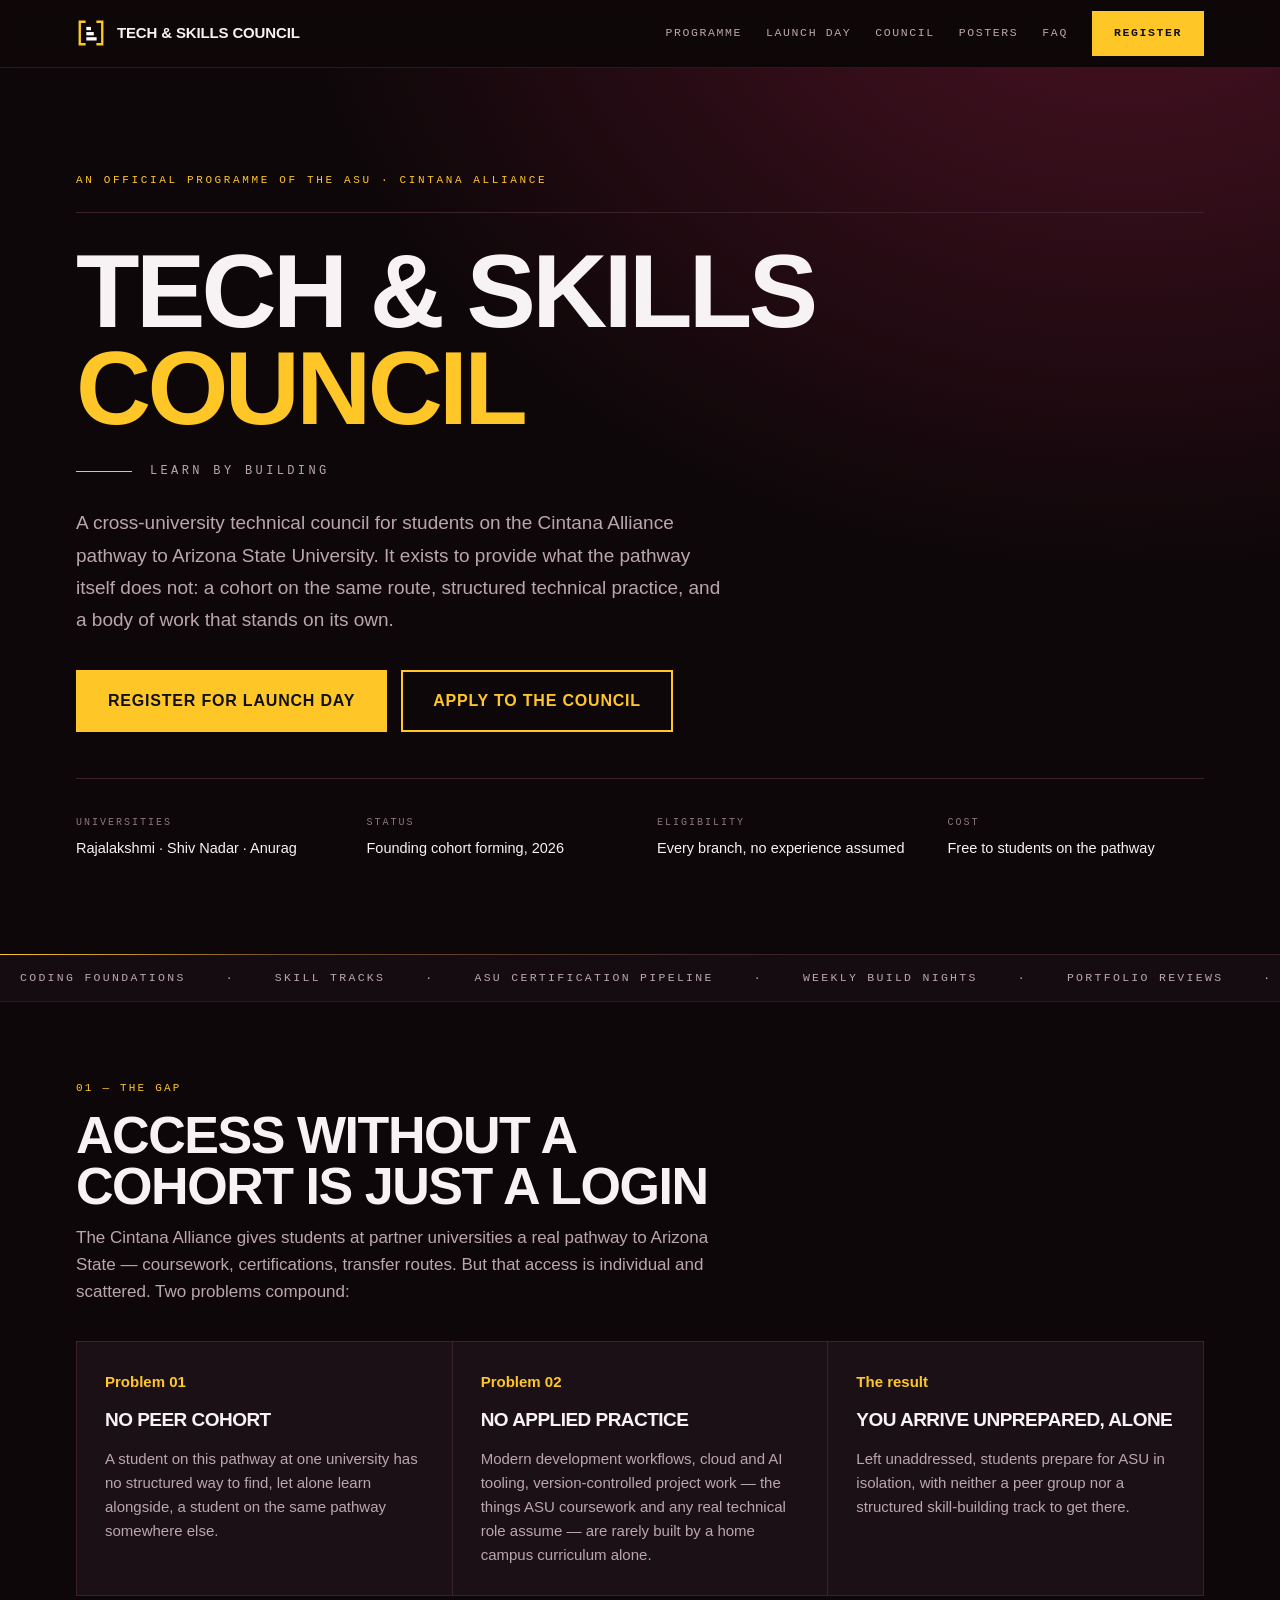
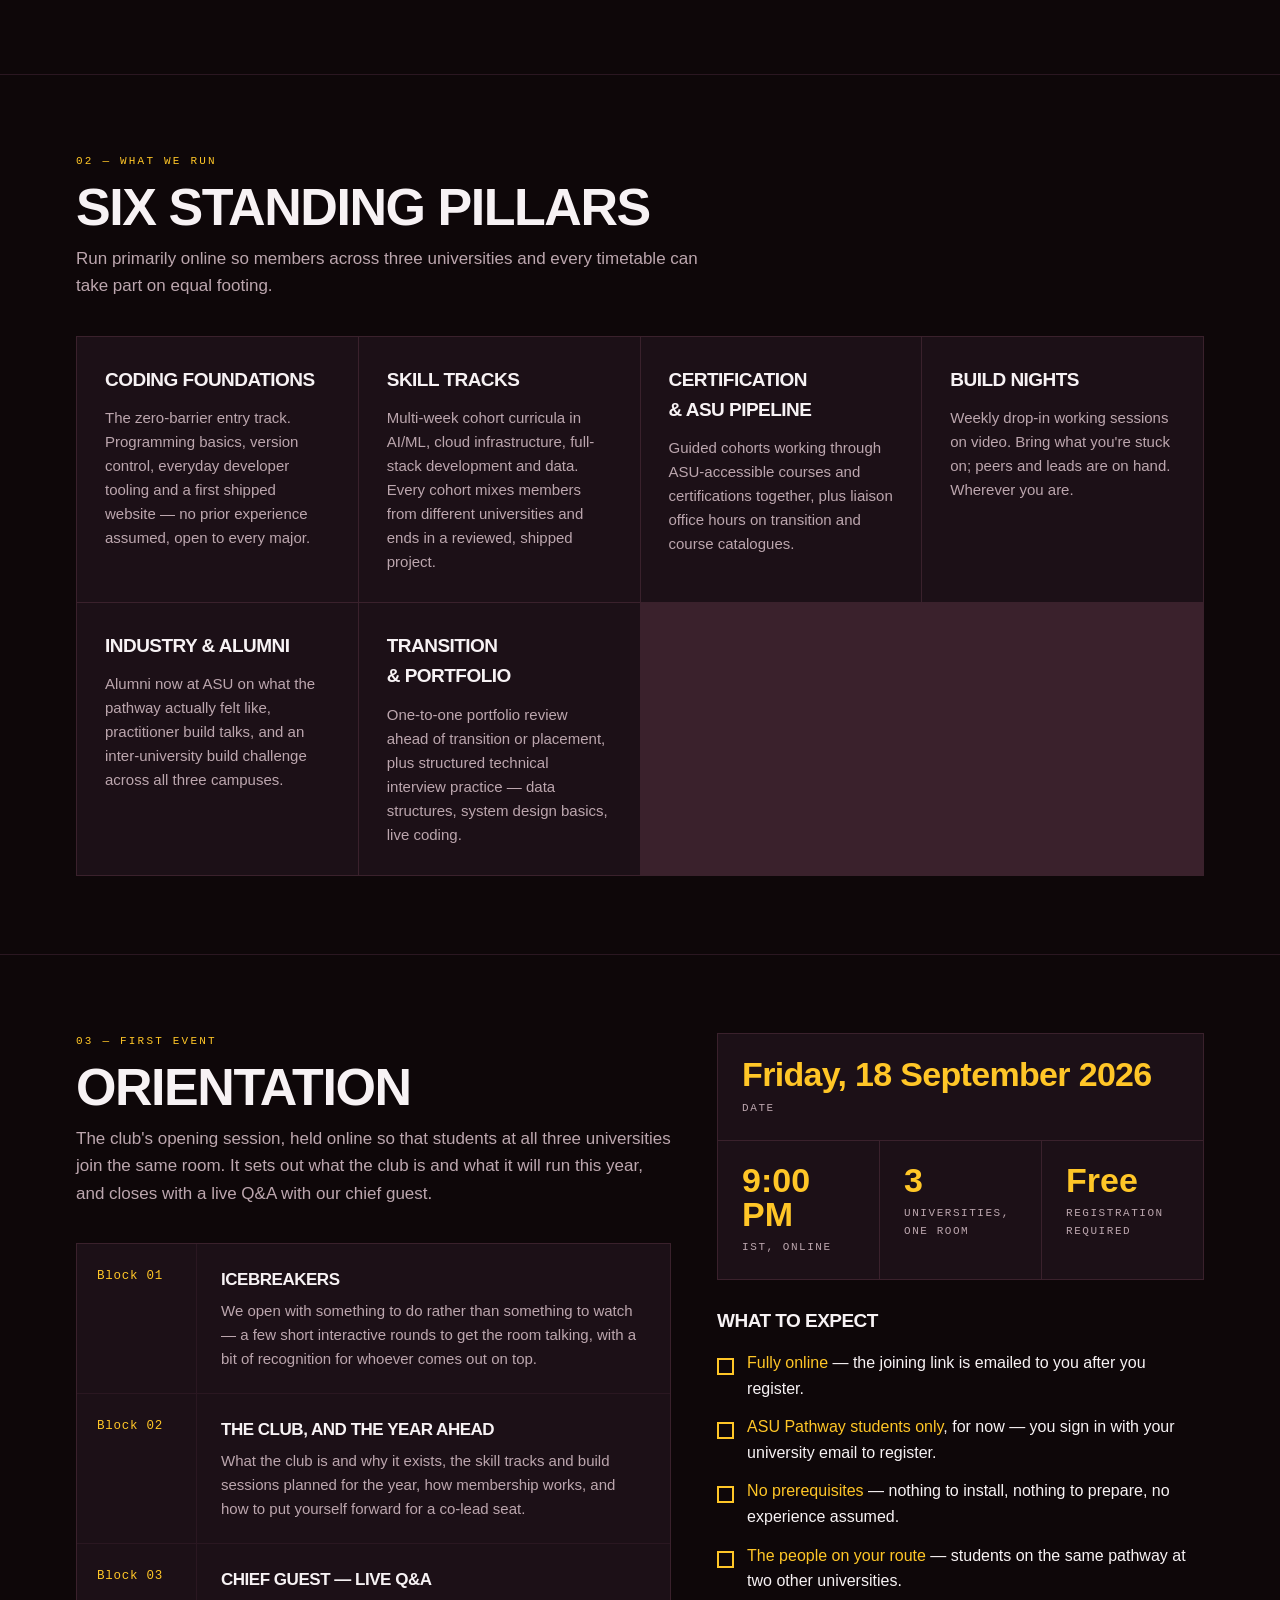
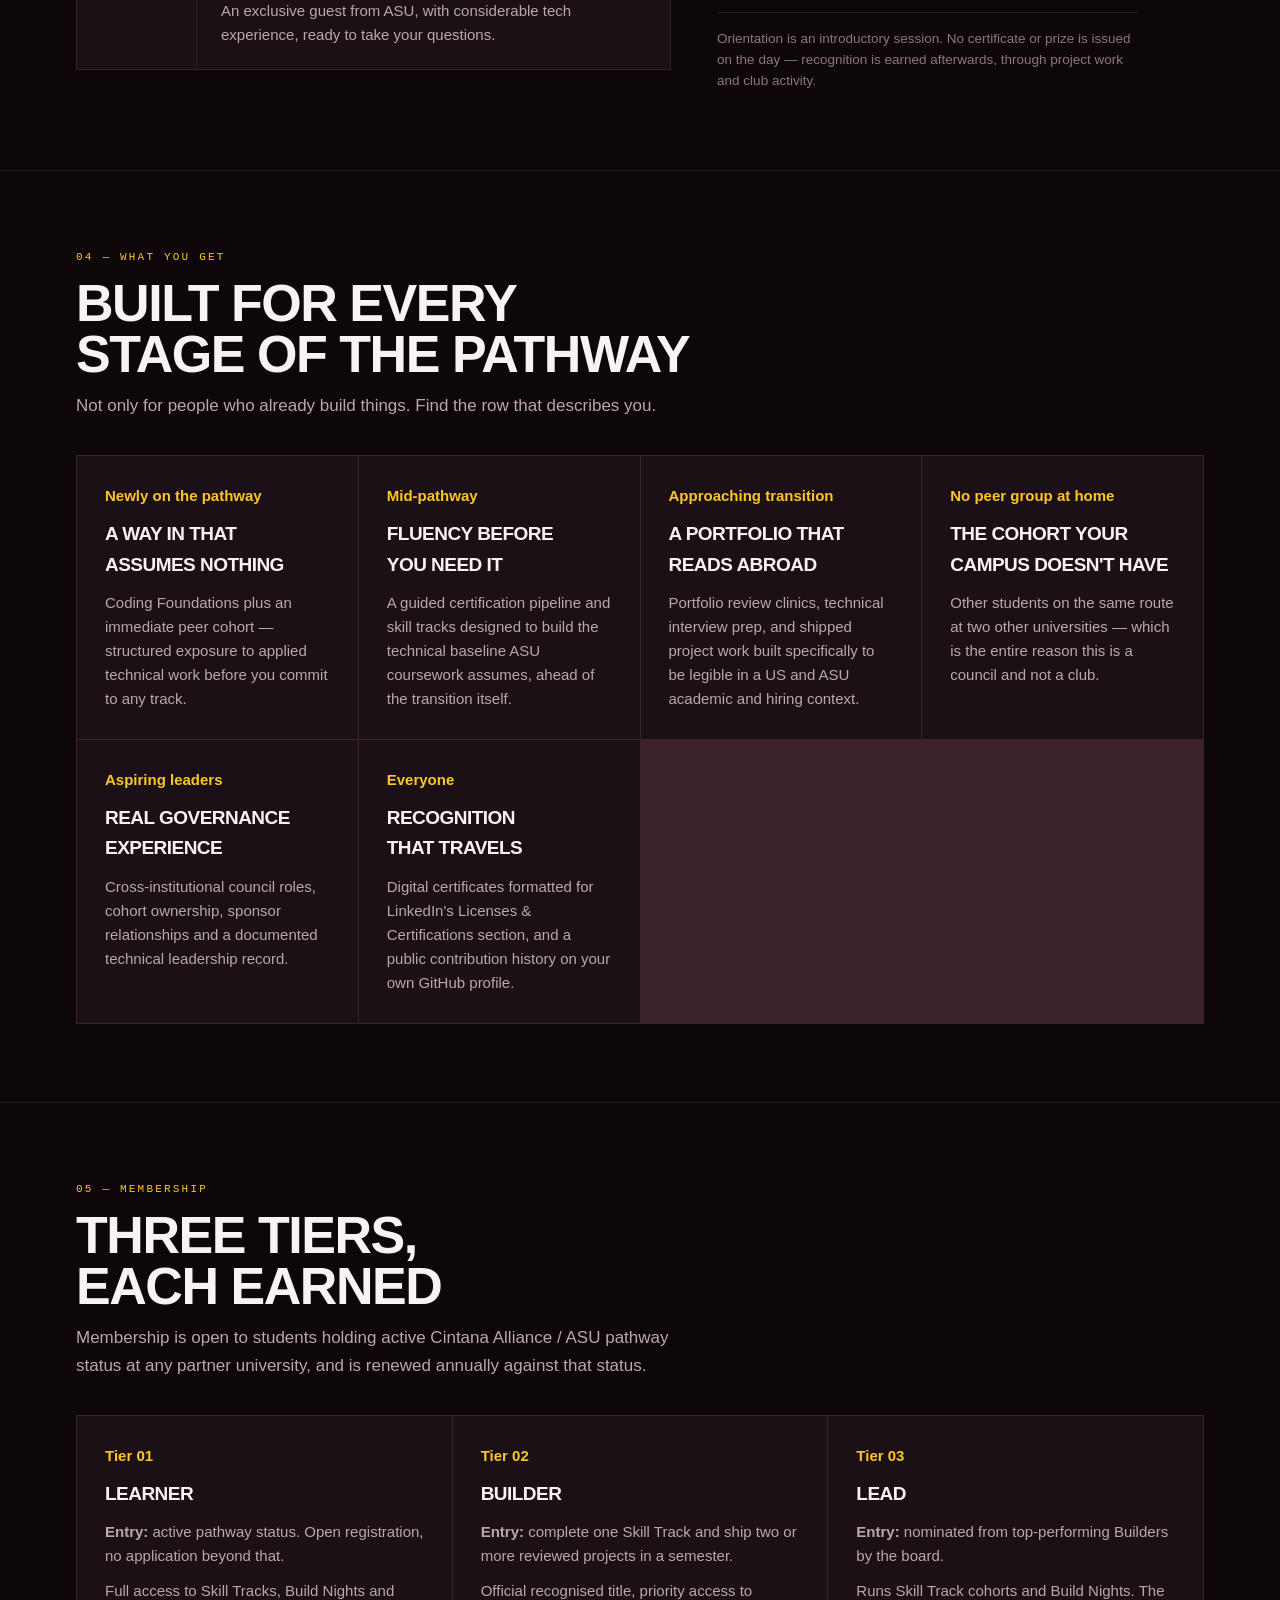
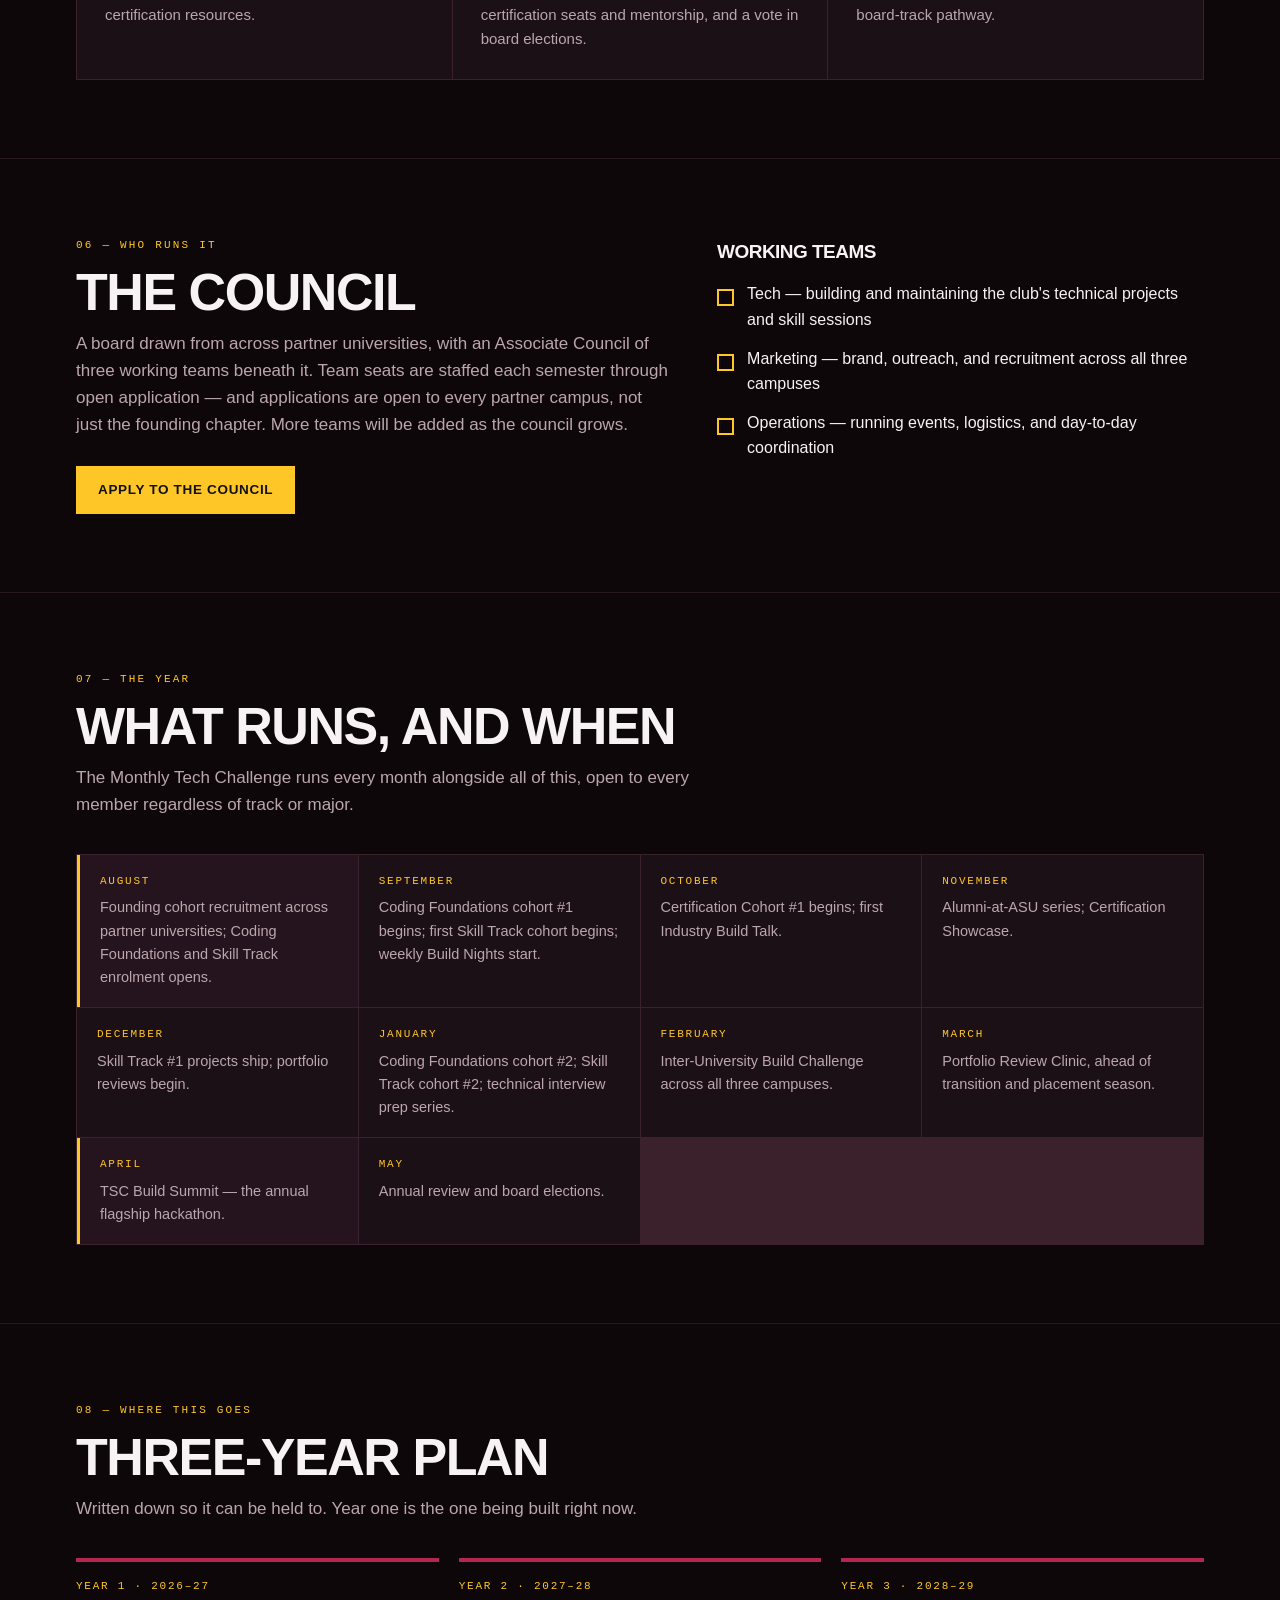
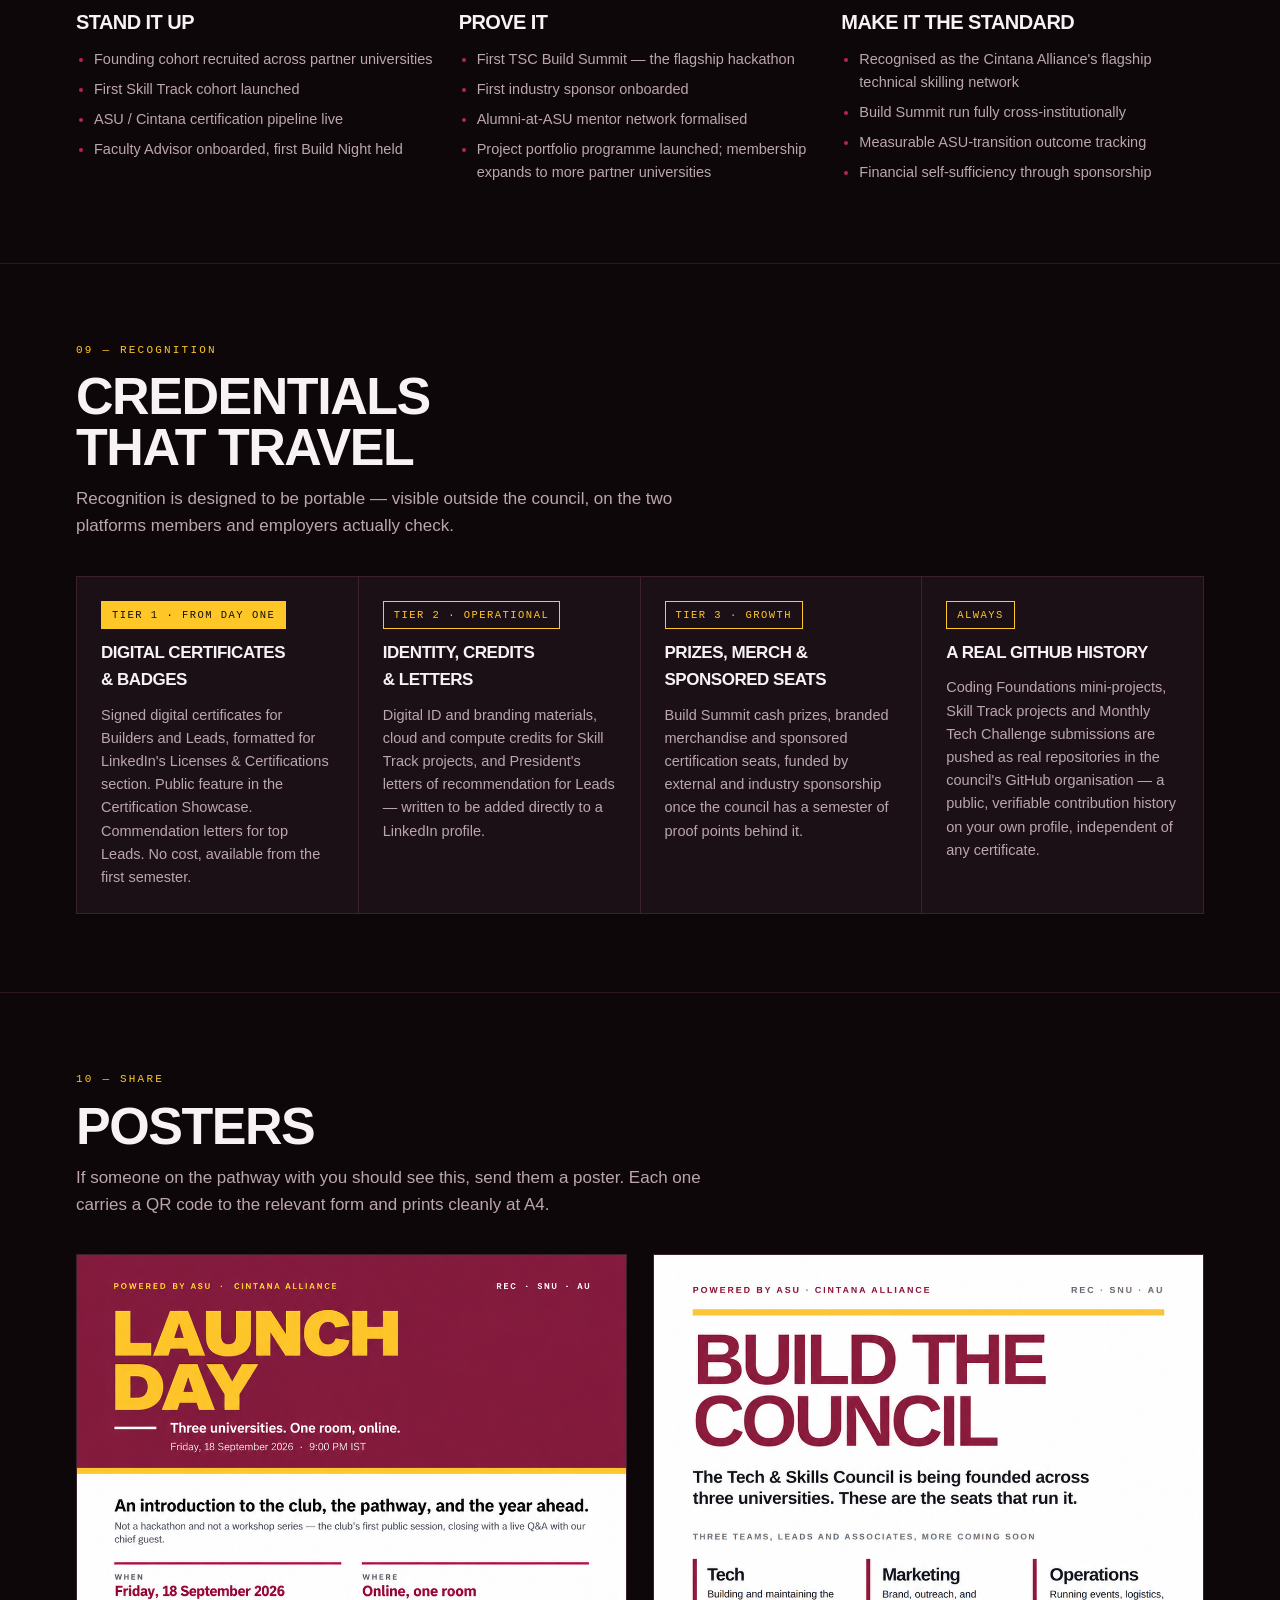
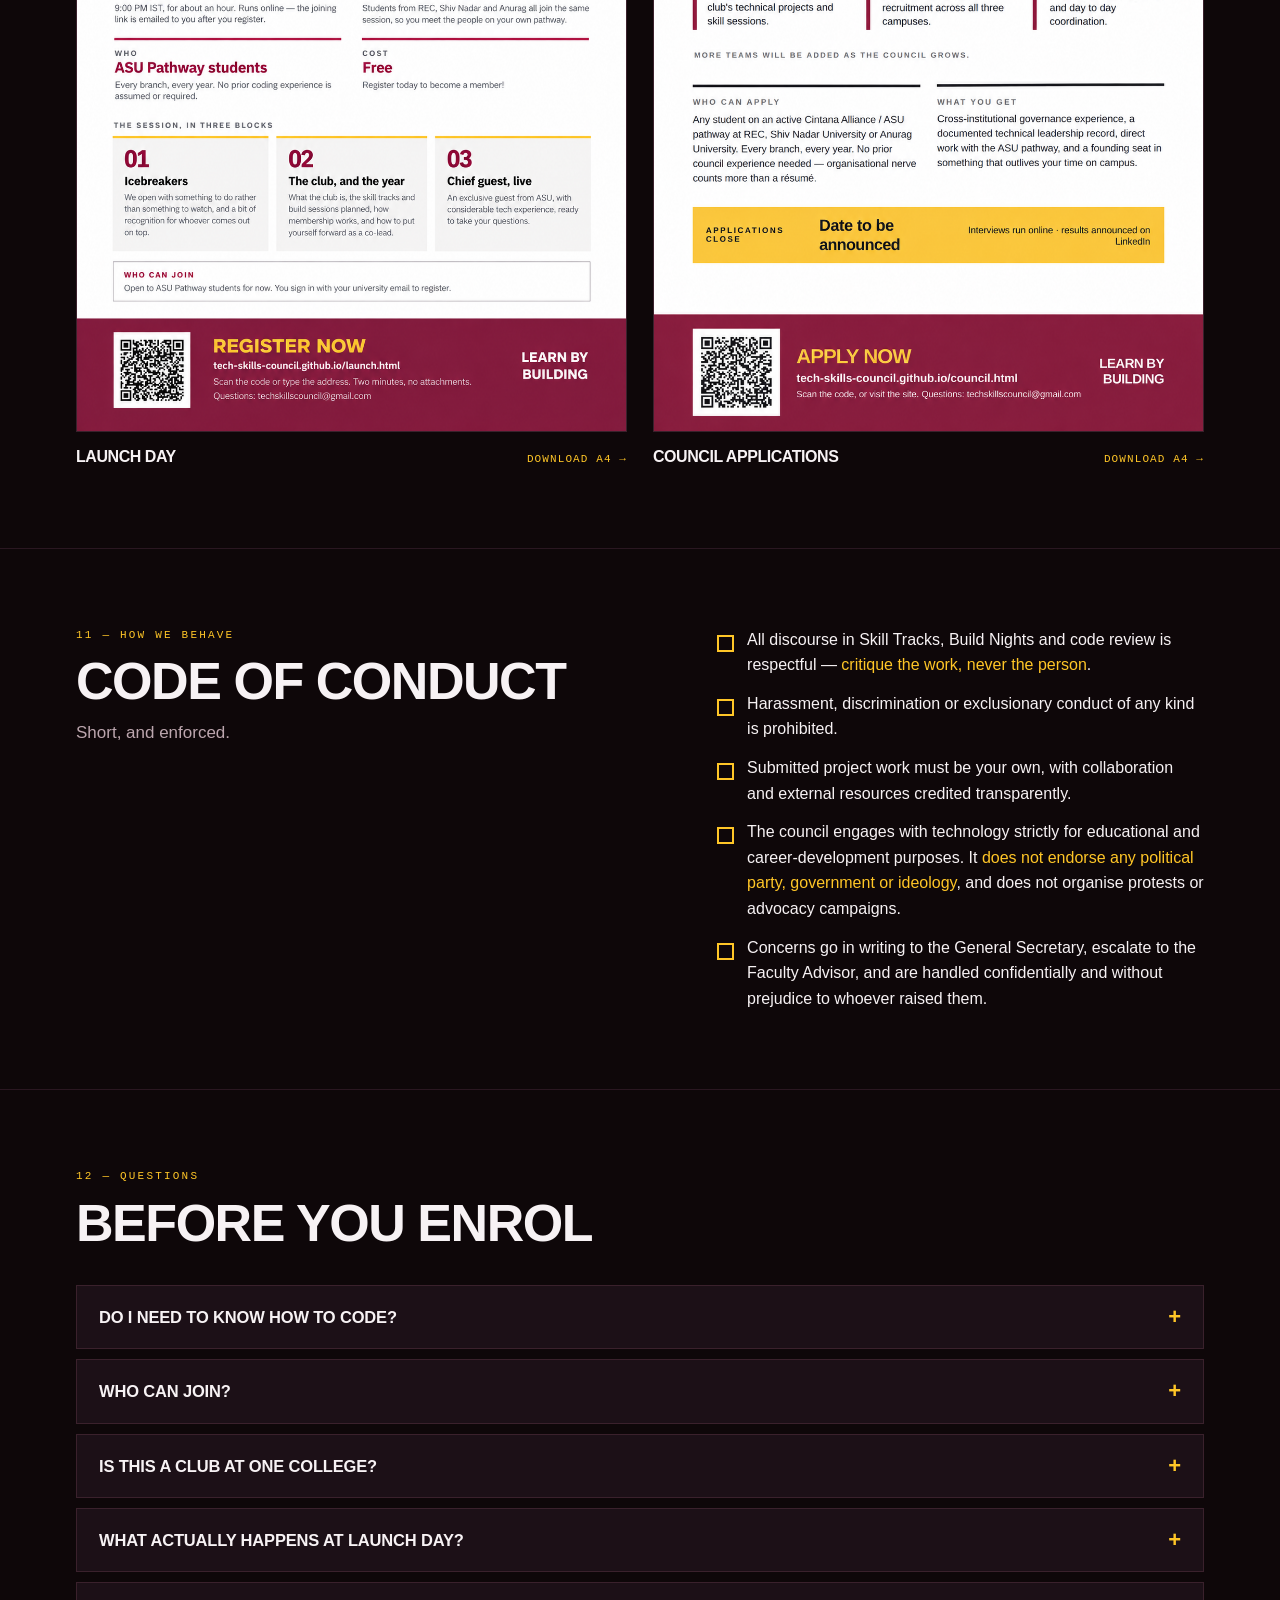
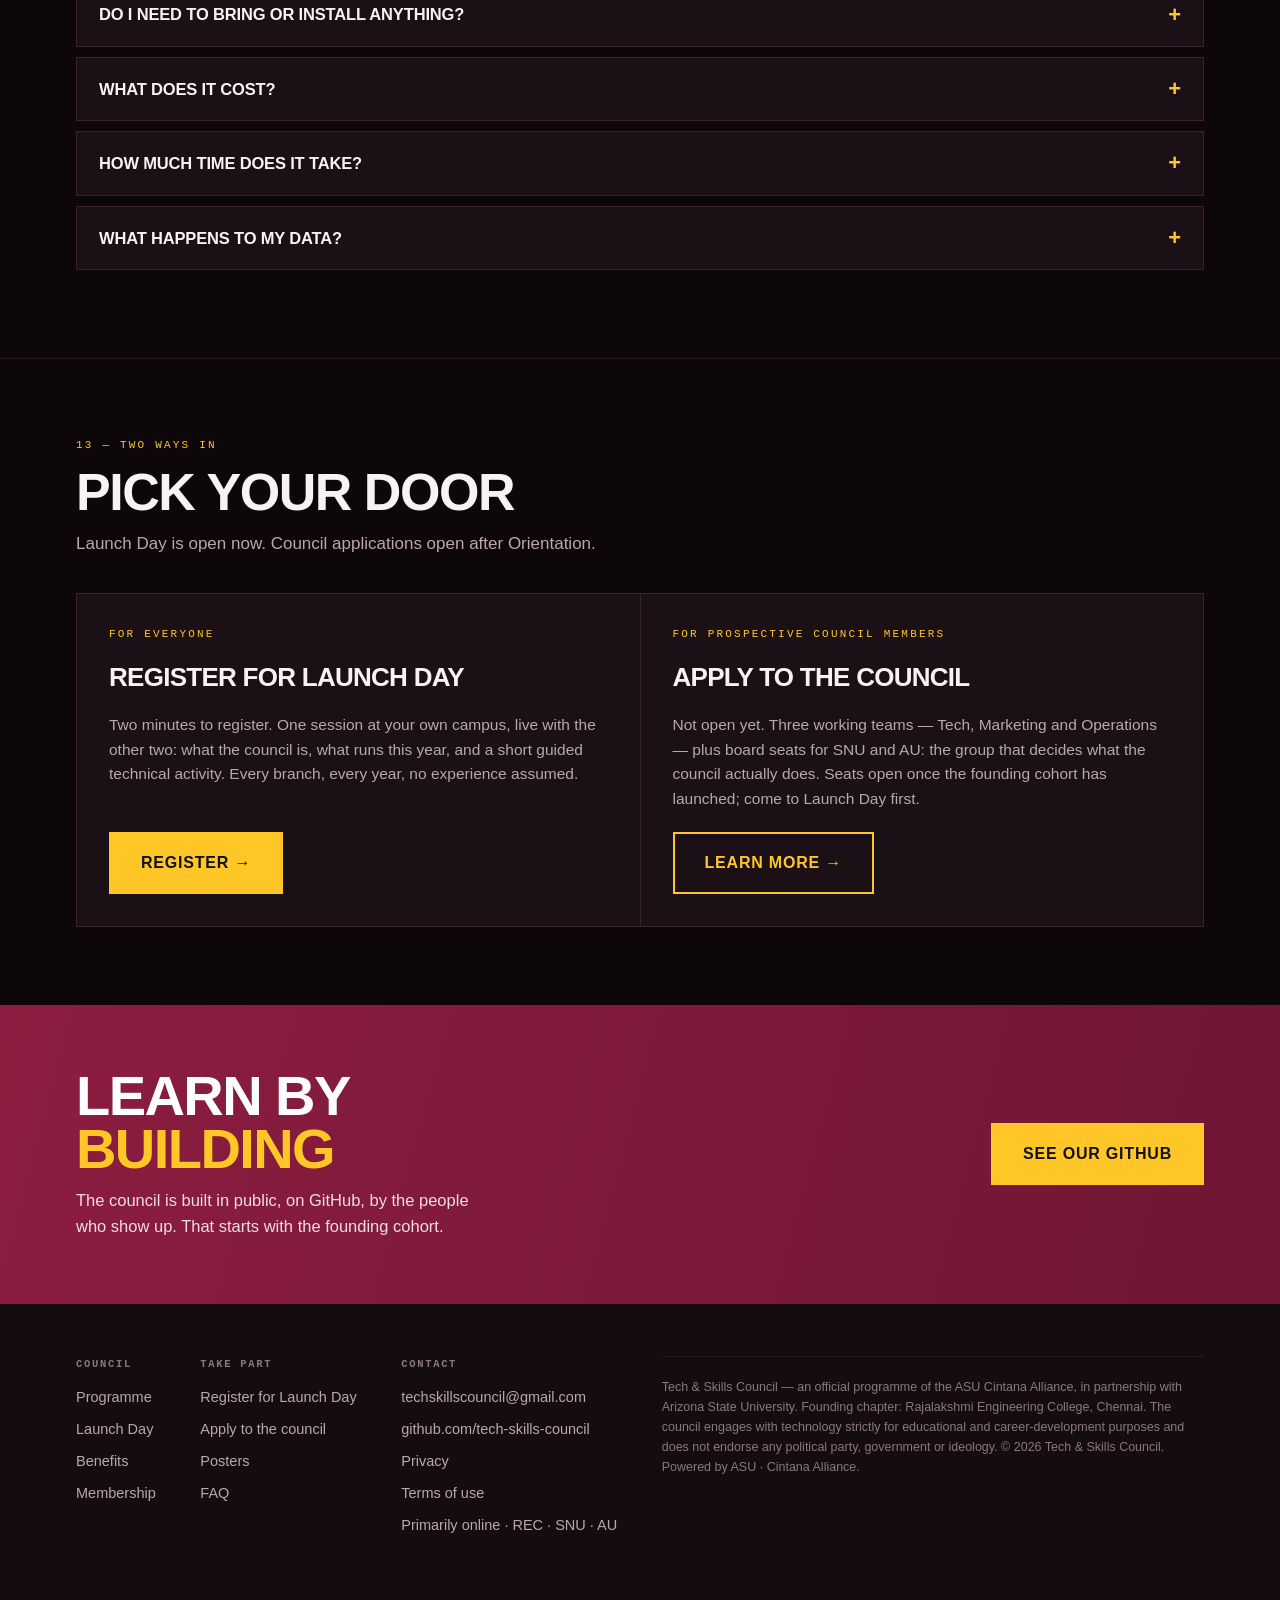
==== commit 53279265: "Reframe registration as membership, cut council to 3 teams Co-Authored-By: Claude Sonnet 5 <noreply@" ====
--- a/index.html
+++ b/index.html
@@ -316,9 +316,9 @@
         <span class="eyebrow">06 — Who runs it</span>
         <h2>The council</h2>
         <p>
-          A board drawn from across partner universities, with an Associate Council of seven working teams beneath it.
+          A board drawn from across partner universities, with an Associate Council of three working teams beneath it.
           Team seats are staffed each semester through open application — and applications are open to every partner campus,
-          not just the founding chapter.
+          not just the founding chapter. More teams will be added as the council grows.
         </p>
         <p style="margin-top:16px">
           <a class="btn" href="council.html">Apply to the council</a>
@@ -328,13 +328,9 @@
       <div class="reveal">
         <h3 style="font-size:19px;margin-bottom:14px">Working teams</h3>
         <ul class="ticks">
-          <li>Skill Tracks — curriculum and project review</li>
-          <li>Hackathons &amp; Build Nights — weekly builds, Build Summit</li>
-          <li>Design &amp; Creative — brand, event visuals, certificates</li>
-          <li>Platform &amp; Infra — this site, enrolment, the code repository</li>
-          <li>Certification &amp; ASU Liaison — cohorts and pathway guidance</li>
-          <li>Industry &amp; Alumni Relations — mentors, speakers, partners</li>
-          <li>PR &amp; Outreach — recruitment across all three campuses</li>
+          <li>Tech — building and maintaining the club's technical projects and skill sessions</li>
+          <li>Marketing — brand, outreach, and recruitment across all three campuses</li>
+          <li>Operations — running events, logistics, and day-to-day coordination</li>
         </ul>
       </div>
     </div>
@@ -567,8 +563,9 @@
         <span class="eyebrow">For prospective council members</span>
         <h3>Apply to the council</h3>
         <p id="join-council-copy">
-          Fifteen minutes. Seven working teams plus board seats for SNU and AU — the group that decides what the
-          council actually does. No prior council experience is required; the written answers are read first.
+          Fifteen minutes. Three working teams — Tech, Marketing and Operations — plus board seats for SNU and AU:
+          the group that decides what the council actually does. No prior council experience is required; the
+          written answers are read first.
         </p>
         <a class="btn big ghost" href="council.html" id="join-council-cta">Apply →</a>
       </div>
@@ -642,8 +639,9 @@
 
       var councilCopy = document.getElementById('join-council-copy');
       if (councilCopy) councilCopy.textContent =
-        'Not open yet. Seven working teams plus board seats for SNU and AU — the group that decides what the ' +
-        'council actually does. Seats open once the founding cohort has launched; come to Launch Day first.';
+        'Not open yet. Three working teams — Tech, Marketing and Operations — plus board seats for SNU and AU: ' +
+        'the group that decides what the council actually does. Seats open once the founding cohort has launched; ' +
+        'come to Launch Day first.';
 
       var councilCta = document.getElementById('join-council-cta');
       if (councilCta) councilCta.textContent = 'Learn more →';
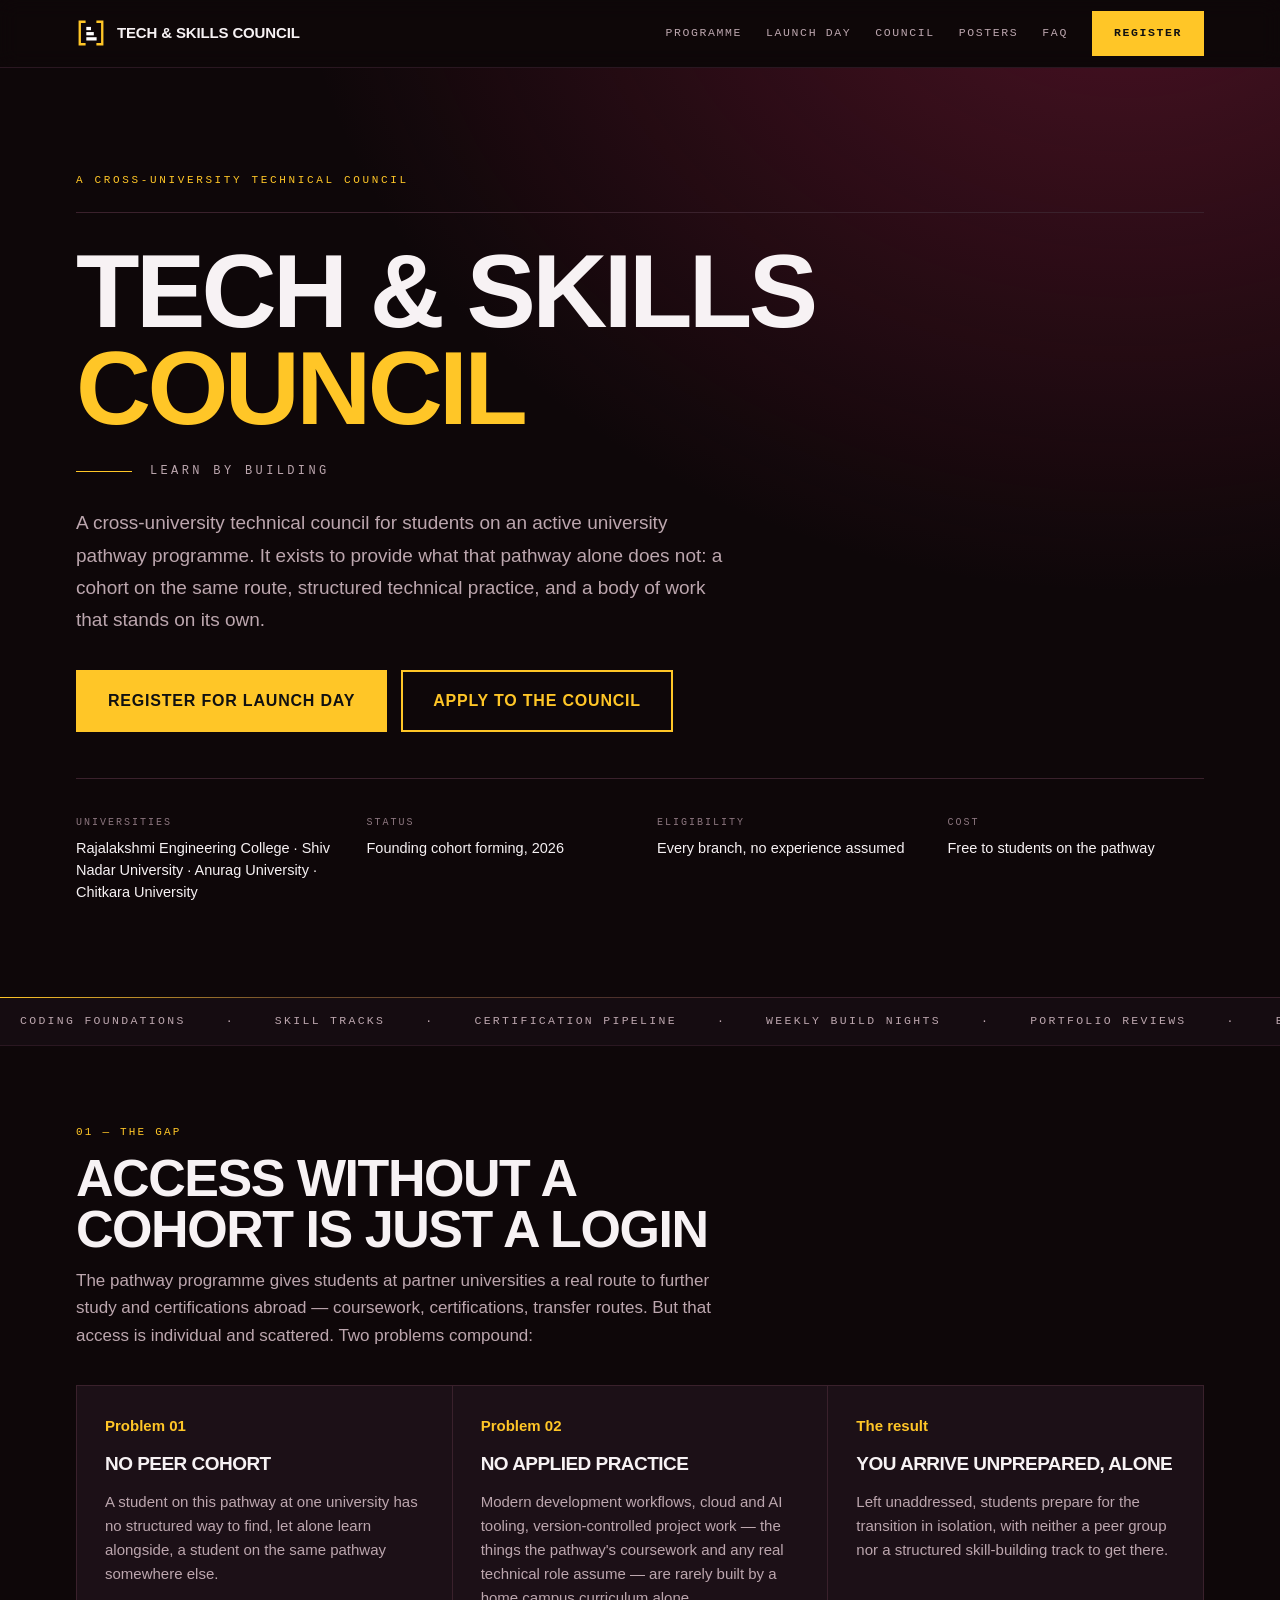
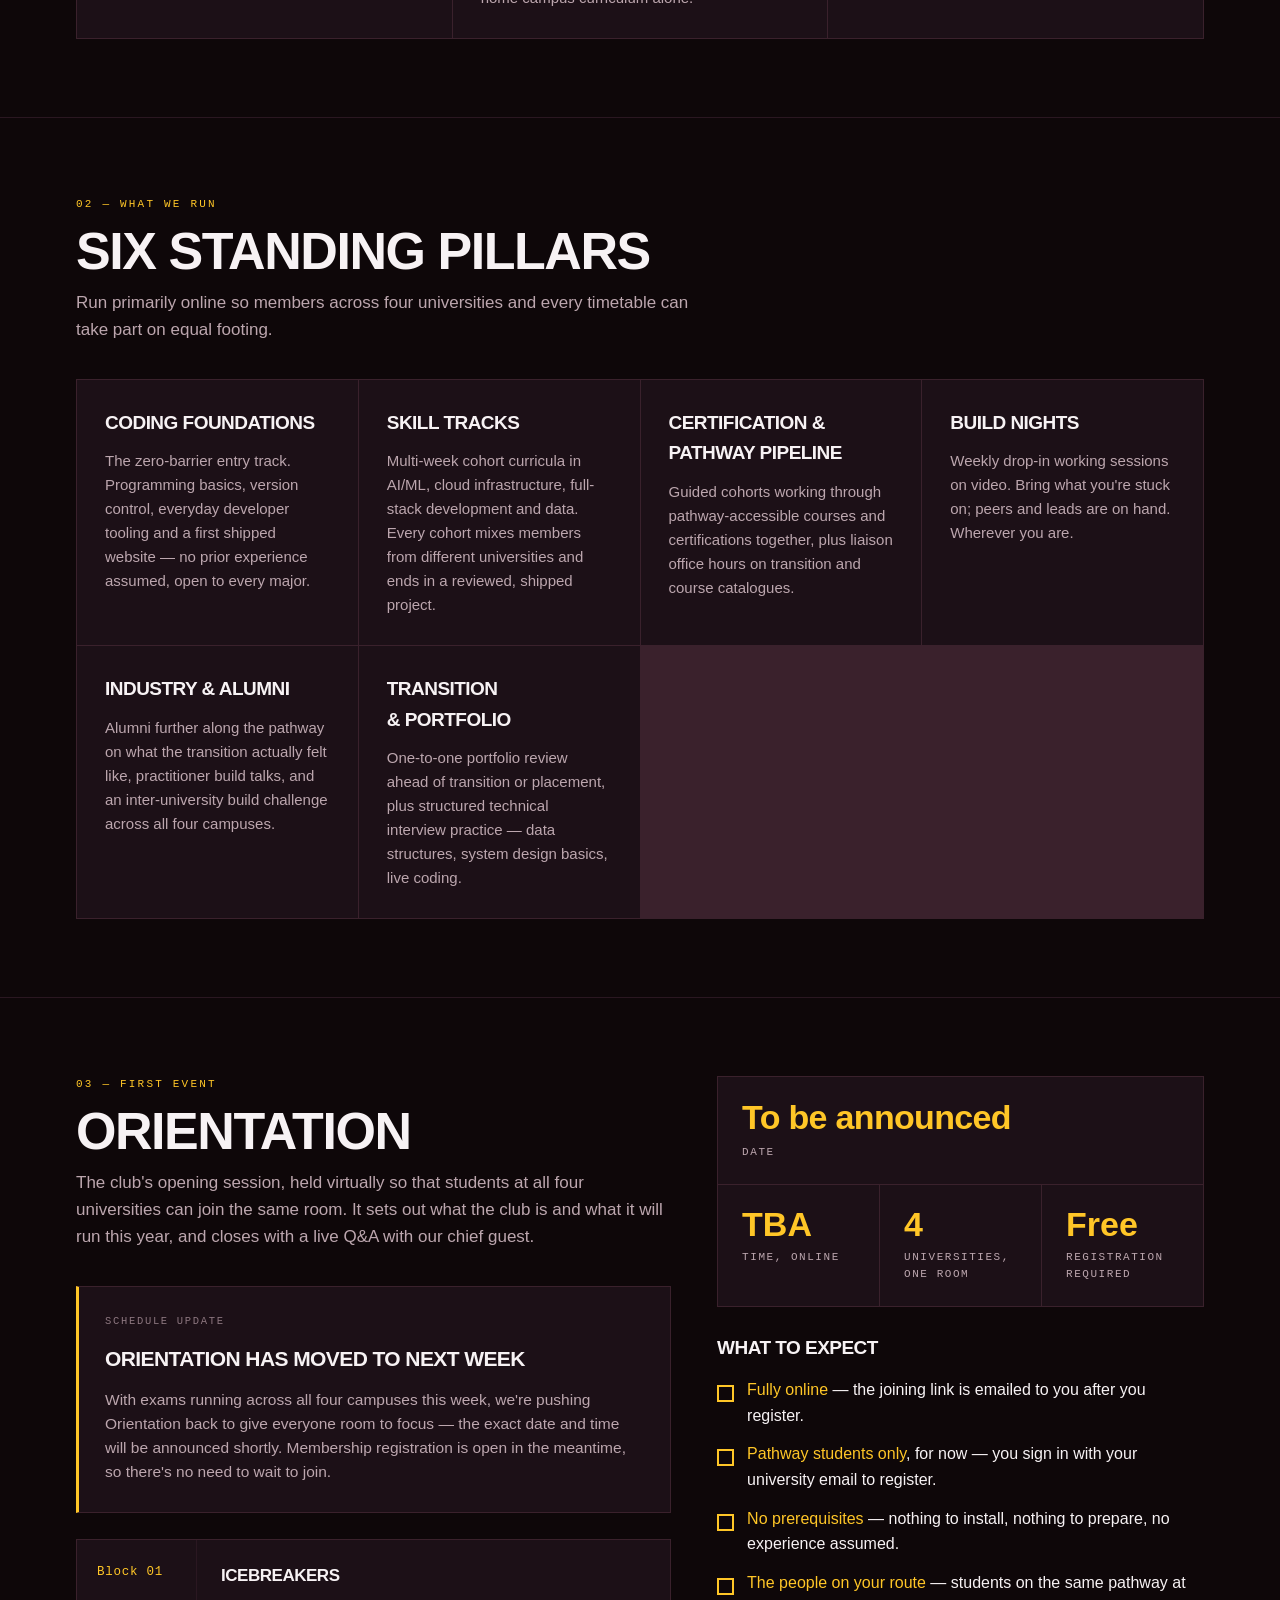
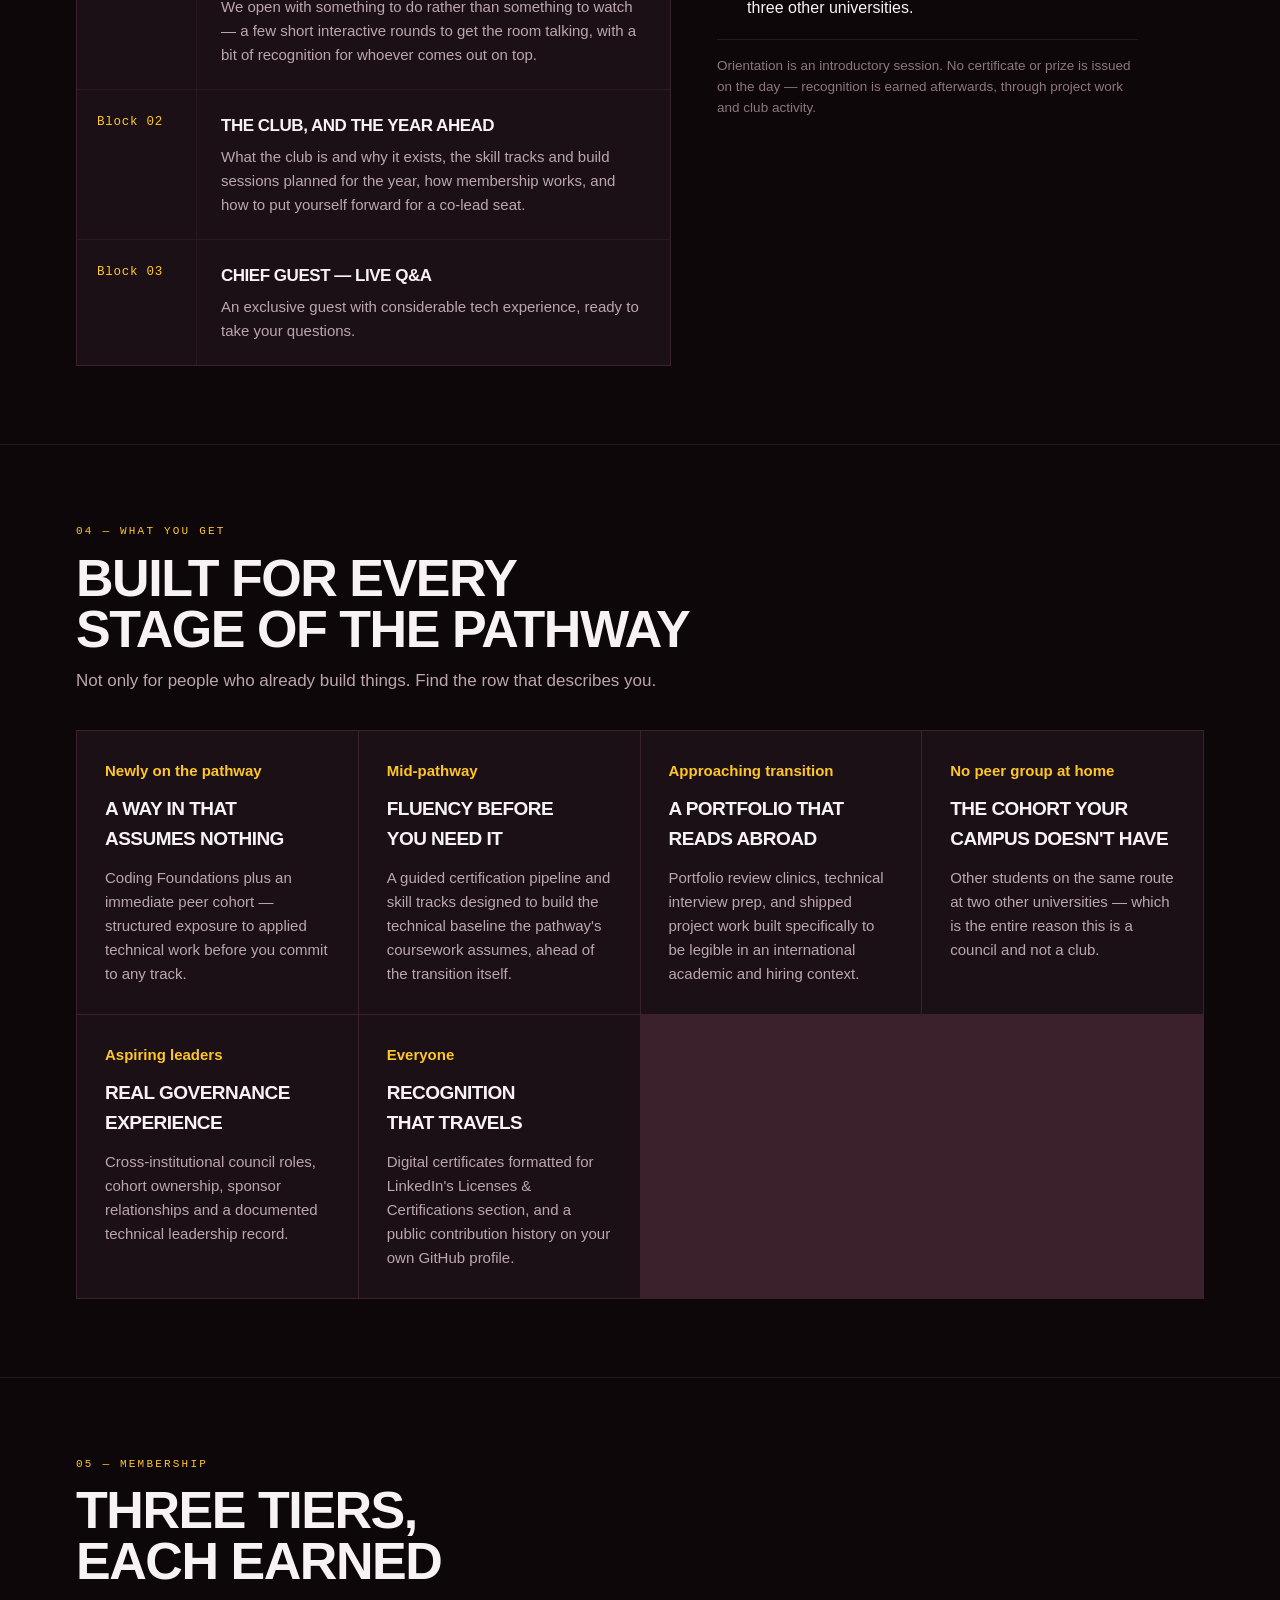
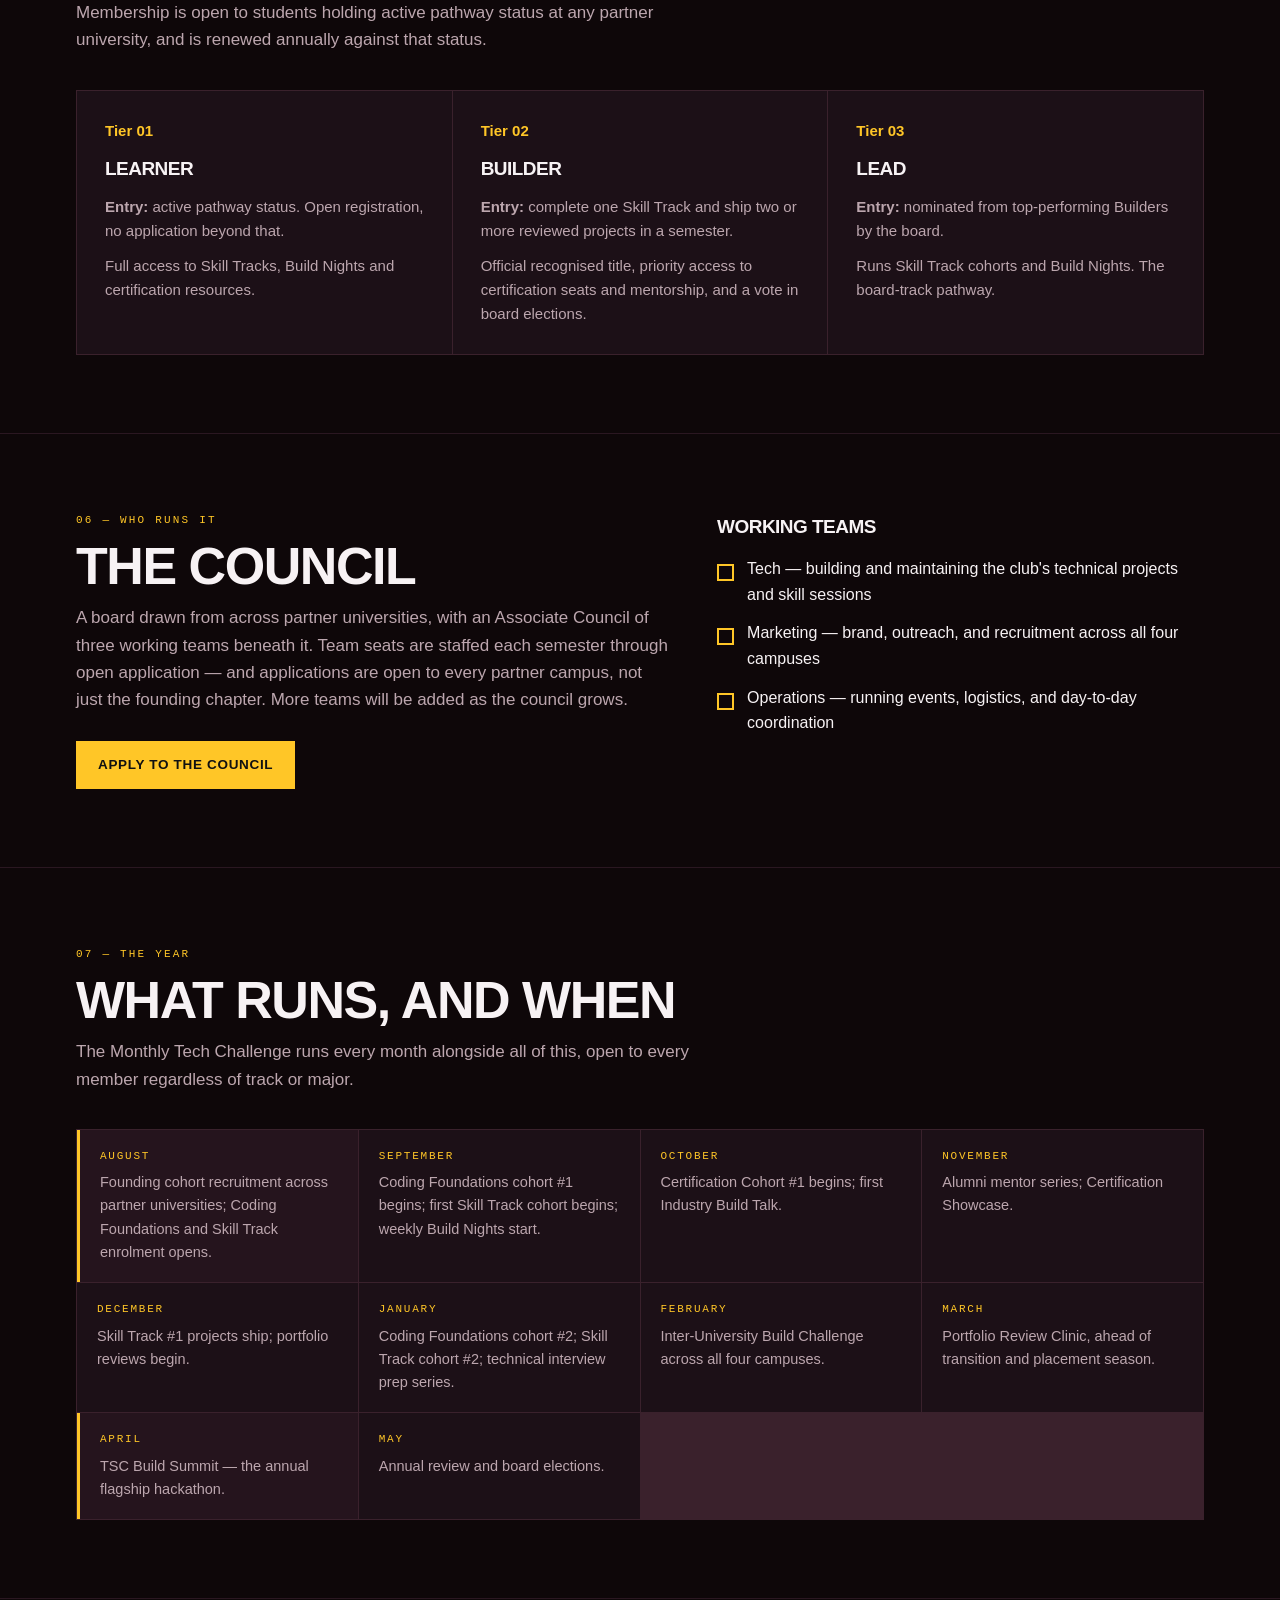
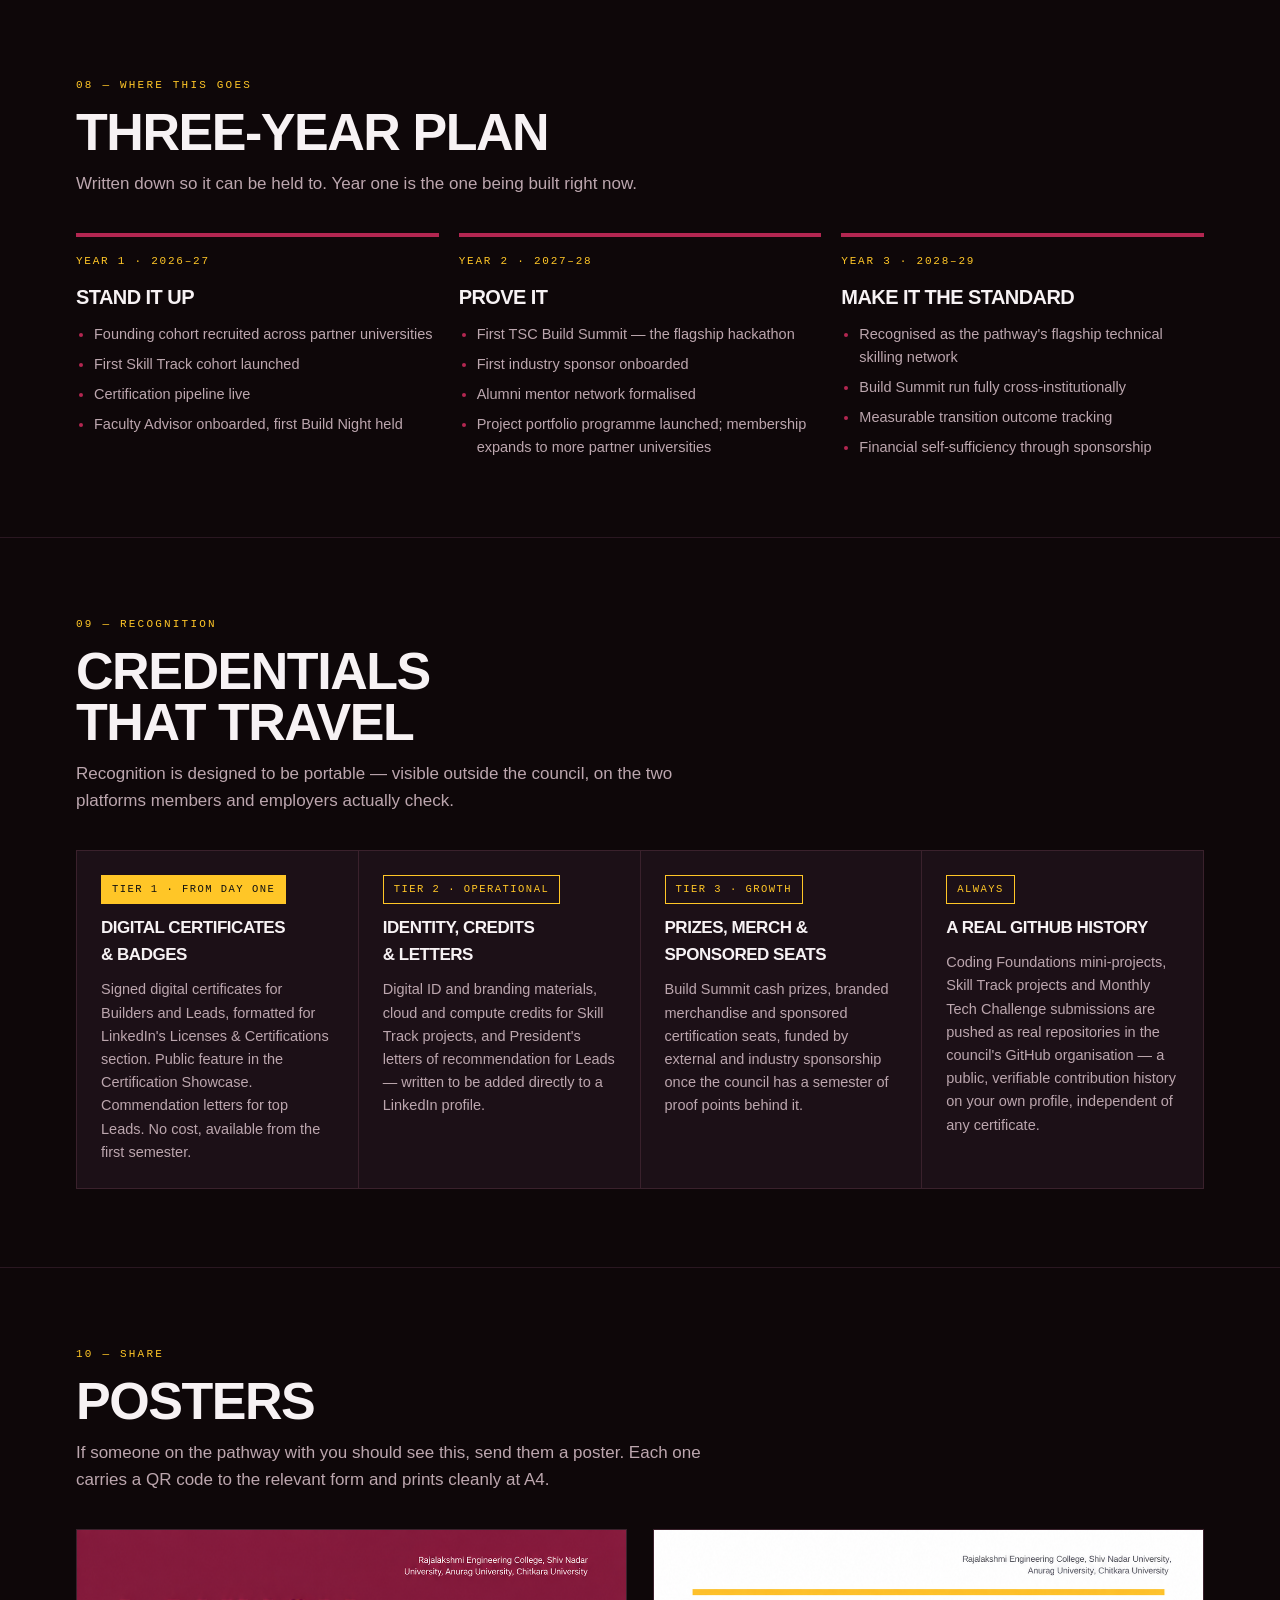
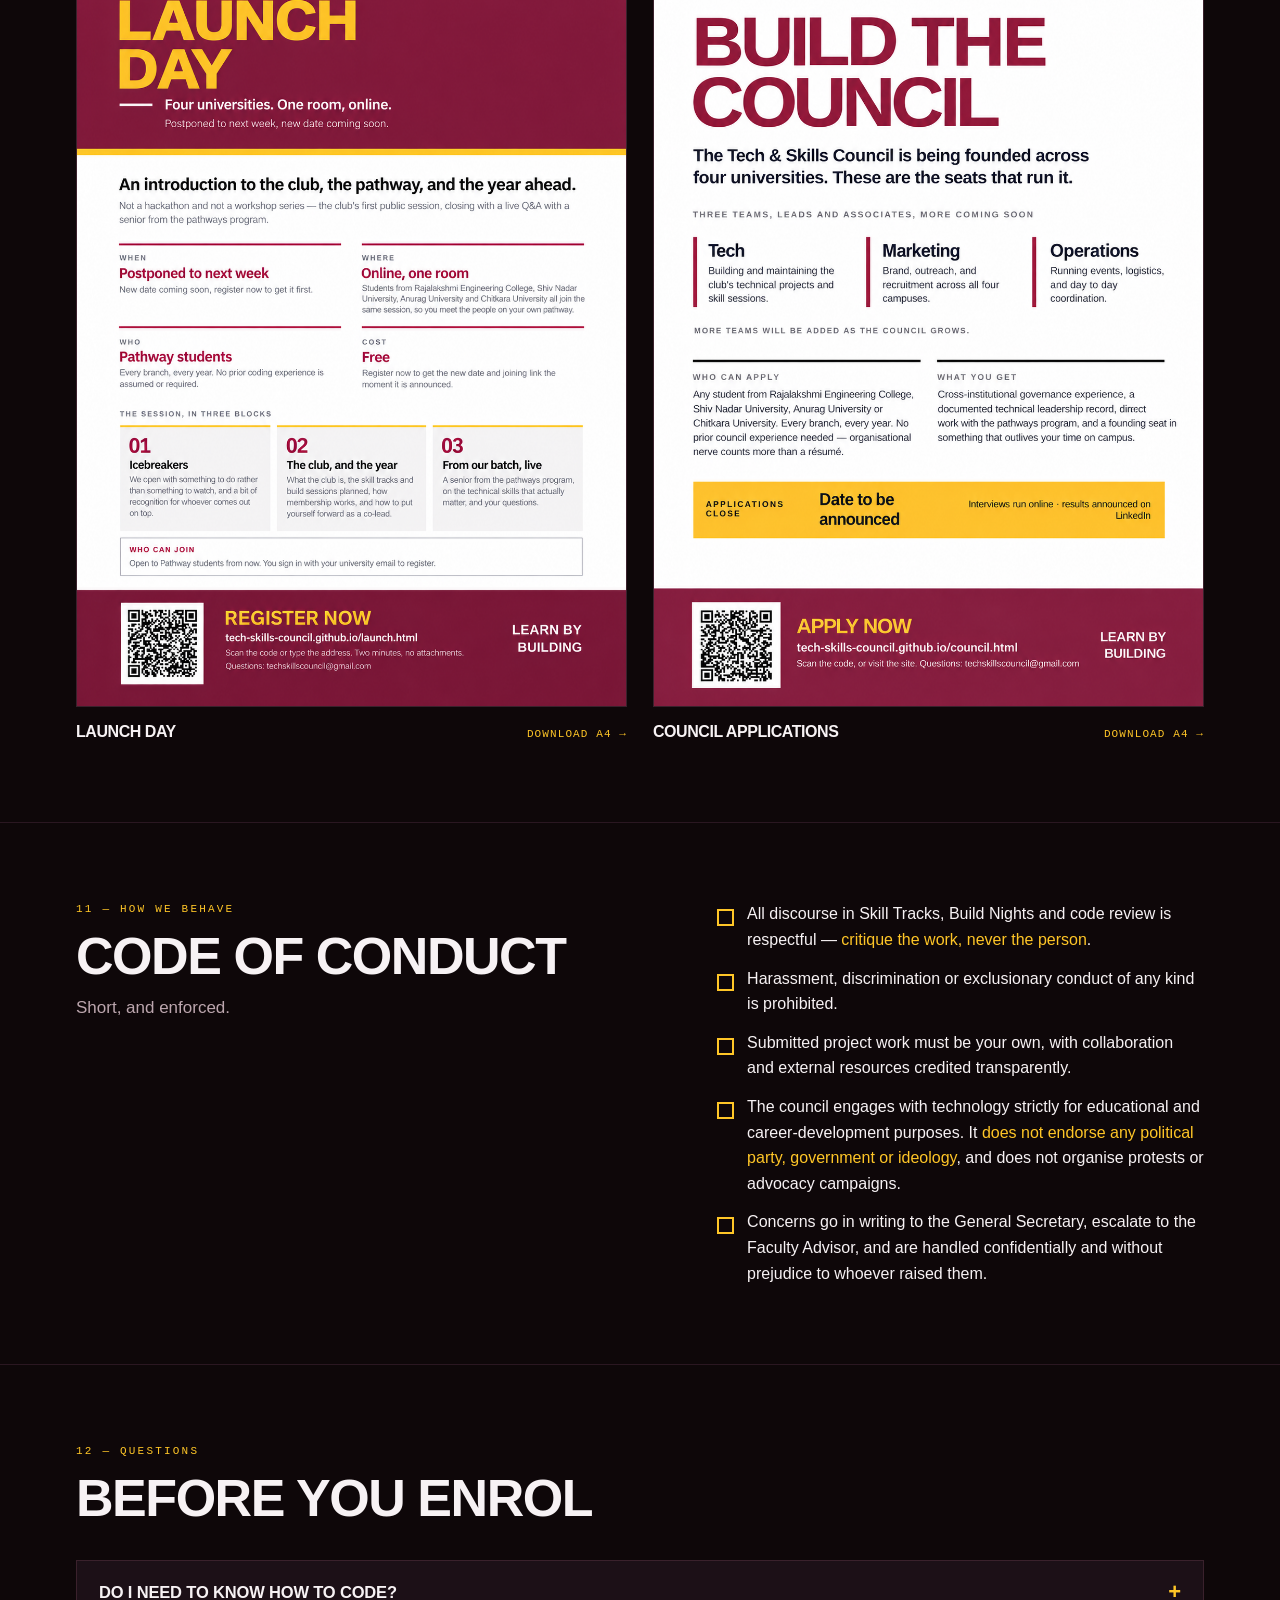
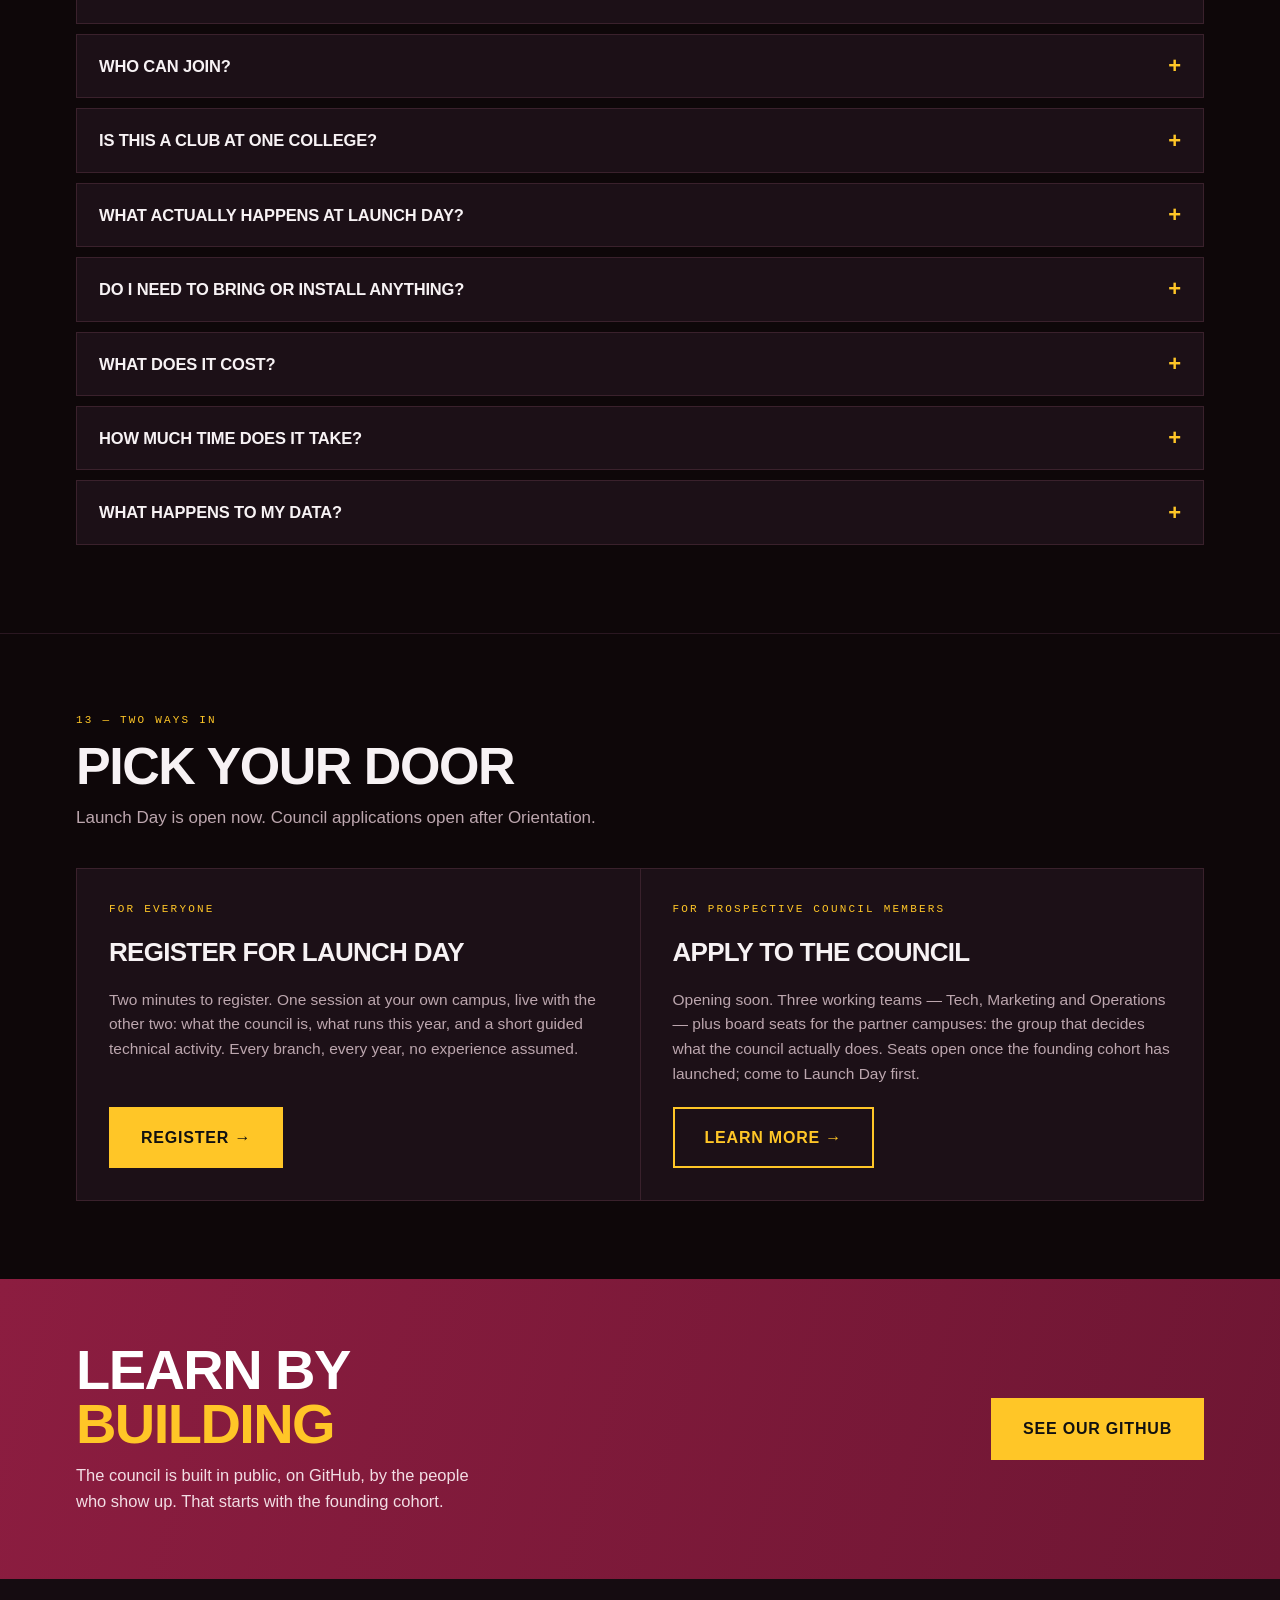
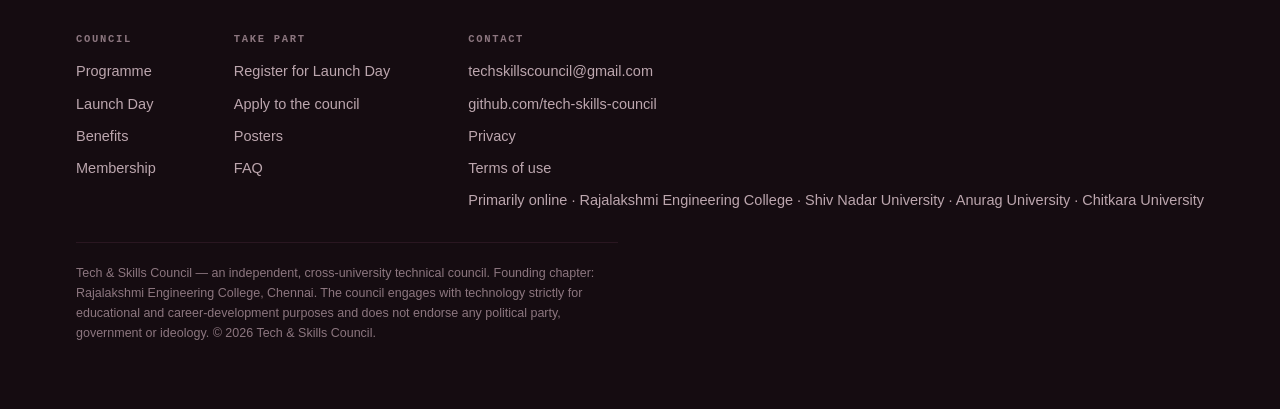
==== commit ce557a77: "Drop ASU/Cintana branding, add Chitkara & phone field, postpone Orientation Co-Authored-By: Claude S" ====
--- a/index.html
+++ b/index.html
@@ -4,11 +4,11 @@
 <meta charset="utf-8">
 <meta name="viewport" content="width=device-width, initial-scale=1">
 <meta http-equiv="Content-Security-Policy" content="default-src 'self'; base-uri 'self'; object-src 'none'; img-src 'self' data:; style-src 'self' 'unsafe-inline' https://fonts.googleapis.com; font-src 'self' https://fonts.gstatic.com; script-src 'self' 'unsafe-inline' https://challenges.cloudflare.com; frame-src https://challenges.cloudflare.com; connect-src 'self' https://*.supabase.co https://challenges.cloudflare.com; form-action 'self'">
-<title>Tech &amp; Skills Council — Powered by ASU · Cintana Alliance</title>
-<meta name="description" content="A cross-university technical council for students on the Cintana Alliance / ASU pathway at Rajalakshmi Engineering College, Shiv Nadar University and Anurag University. Skill tracks, a certification pipeline, weekly build nights and reviewed project work.">
+<title>Tech &amp; Skills Council</title>
+<meta name="description" content="A cross-university technical council for students at Rajalakshmi Engineering College, Shiv Nadar University, Anurag University and Chitkara University. Skill tracks, a certification pipeline, weekly build nights and reviewed project work.">
 <meta name="theme-color" content="#8C1D40">
 <meta property="og:title" content="Tech &amp; Skills Council">
-<meta property="og:description" content="A cross-university technical council for students on the Cintana Alliance pathway to Arizona State University.">
+<meta property="og:description" content="A cross-university technical council for students on an active university pathway programme.">
 <meta property="og:type" content="website">
 <meta property="og:image" content="https://tech-skills-council.github.io/assets/img/posters/tsc-poster1.png">
 <meta property="og:url" content="https://tech-skills-council.github.io/index.html">
@@ -60,16 +60,16 @@
 <!-- hero -->
 <header class="hero">
   <div class="wrap">
-    <p class="hero-kicker">An official programme of the ASU&nbsp;·&nbsp;Cintana Alliance</p>
+    <p class="hero-kicker">A cross-university technical council</p>
 
     <h1 class="hero-title">Tech &amp; Skills<span class="gold">Council</span></h1>
 
     <p class="hero-motto"><span>Learn by Building</span></p>
 
     <p class="hero-lede">
-      A cross-university technical council for students on the Cintana Alliance pathway to
-      Arizona State University. It exists to provide what the pathway itself does not: a cohort
-      on the same route, structured technical practice, and a body of work that stands on its own.
+      A cross-university technical council for students on an active university pathway
+      programme. It exists to provide what that pathway alone does not: a cohort on the same
+      route, structured technical practice, and a body of work that stands on its own.
     </p>
 
     <div class="hero-cta">
@@ -78,7 +78,7 @@
     </div>
 
     <dl class="hero-meta">
-      <div><dt>Universities</dt><dd>Rajalakshmi&nbsp;· Shiv&nbsp;Nadar&nbsp;· Anurag</dd></div>
+      <div><dt>Universities</dt><dd>Rajalakshmi Engineering College &middot; Shiv Nadar University &middot; Anurag University &middot; Chitkara University</dd></div>
       <div><dt>Status</dt><dd>Founding cohort forming, 2026</dd></div>
       <div><dt>Eligibility</dt><dd>Every branch, no experience assumed</dd></div>
       <div><dt>Cost</dt><dd>Free to students on the pathway</dd></div>
@@ -89,7 +89,7 @@
 <div class="ticker" aria-hidden="true">
   <div class="ticker-track">
     <span>Coding Foundations</span><span>·</span><span>Skill Tracks</span><span>·</span>
-    <span>ASU Certification Pipeline</span><span>·</span><span>Weekly Build Nights</span><span>·</span>
+    <span>Certification Pipeline</span><span>·</span><span>Weekly Build Nights</span><span>·</span>
     <span>Portfolio Reviews</span><span>·</span><span>Build Summit</span><span>·</span>
   </div>
 </div>
@@ -103,8 +103,9 @@
       <span class="eyebrow">01 — The gap</span>
       <h2>Access without a cohort is just a login</h2>
       <p>
-        The Cintana Alliance gives students at partner universities a real pathway to Arizona State — coursework,
-        certifications, transfer routes. But that access is individual and scattered. Two problems compound:
+        The pathway programme gives students at partner universities a real route to further study and
+        certifications abroad — coursework, certifications, transfer routes. But that access is individual and
+        scattered. Two problems compound:
       </p>
     </div>
 
@@ -117,12 +118,12 @@
       <div class="cell reveal">
         <span class="num">Problem 02</span>
         <h3>No applied practice</h3>
-        <p>Modern development workflows, cloud and AI tooling, version-controlled project work — the things ASU coursework and any real technical role assume — are rarely built by a home campus curriculum alone.</p>
+        <p>Modern development workflows, cloud and AI tooling, version-controlled project work — the things the pathway's coursework and any real technical role assume — are rarely built by a home campus curriculum alone.</p>
       </div>
       <div class="cell reveal">
         <span class="num">The result</span>
         <h3>You arrive unprepared, alone</h3>
-        <p>Left unaddressed, students prepare for ASU in isolation, with neither a peer group nor a structured skill-building track to get there.</p>
+        <p>Left unaddressed, students prepare for the transition in isolation, with neither a peer group nor a structured skill-building track to get there.</p>
       </div>
     </div>
   </div>
@@ -134,7 +135,7 @@
     <div class="sec-head reveal">
       <span class="eyebrow">02 — What we run</span>
       <h2>Six standing pillars</h2>
-      <p>Run primarily online so members across three universities and every timetable can take part on equal footing.</p>
+      <p>Run primarily online so members across four universities and every timetable can take part on equal footing.</p>
     </div>
 
     <div class="grid-3">
@@ -147,8 +148,8 @@
         <p>Multi-week cohort curricula in AI/ML, cloud infrastructure, full-stack development and data. Every cohort mixes members from different universities and ends in a reviewed, shipped project.</p>
       </div>
       <div class="cell reveal">
-        <h3>Certification &amp; ASU pipeline</h3>
-        <p>Guided cohorts working through ASU-accessible courses and certifications together, plus liaison office hours on transition and course catalogues.</p>
+        <h3>Certification &amp; pathway pipeline</h3>
+        <p>Guided cohorts working through pathway-accessible courses and certifications together, plus liaison office hours on transition and course catalogues.</p>
       </div>
       <div class="cell reveal">
         <h3>Build Nights</h3>
@@ -156,7 +157,7 @@
       </div>
       <div class="cell reveal">
         <h3>Industry &amp; alumni</h3>
-        <p>Alumni now at ASU on what the pathway actually felt like, practitioner build talks, and an inter-university build challenge across all three campuses.</p>
+        <p>Alumni further along the pathway on what the transition actually felt like, practitioner build talks, and an inter-university build challenge across all four campuses.</p>
       </div>
       <div class="cell reveal">
         <h3>Transition &amp; portfolio</h3>
@@ -175,9 +176,19 @@
           <span class="eyebrow">03 — First event</span>
           <h2>Orientation</h2>
           <p>
-            The club's opening session, held online so that students at all three universities join the
+            The club's opening session, held virtually so that students at all four universities can join the
             same room. It sets out what the club is and what it will run this year, and closes with a
             live Q&amp;A with our chief guest.
+          </p>
+        </div>
+
+        <div class="auth-gate reveal" style="margin-bottom:26px">
+          <span class="auth-eyebrow">Schedule update</span>
+          <h3>Orientation has moved to next week</h3>
+          <p>
+            With exams running across all four campuses this week, we're pushing Orientation back to give
+            everyone room to focus — the exact date and time will be announced shortly. Membership registration
+            is open in the meantime, so there's no need to wait to join.
           </p>
         </div>
 
@@ -200,7 +211,7 @@
             <div class="t">Block 03</div>
             <div class="c">
               <h4>Chief guest — live Q&amp;A</h4>
-              <p>An exclusive guest from ASU, with considerable tech experience, ready to take your questions.</p>
+              <p>An exclusive guest with considerable tech experience, ready to take your questions.</p>
             </div>
           </div>
         </div>
@@ -209,8 +220,8 @@
       <div>
         <div class="stat-row reveal">
           <div class="stat stat-wide"><div class="k k-date" id="launch-date">To be announced</div><div class="v">Date</div></div>
-          <div class="stat"><div class="k" id="launch-time">9:00 PM</div><div class="v">IST, online</div></div>
-          <div class="stat"><div class="k">3</div><div class="v">Universities, one room</div></div>
+          <div class="stat"><div class="k" id="launch-time">TBA</div><div class="v">Time, online</div></div>
+          <div class="stat"><div class="k">4</div><div class="v">Universities, one room</div></div>
           <div class="stat"><div class="k">Free</div><div class="v">Registration required</div></div>
         </div>
 
@@ -218,9 +229,9 @@
           <h3 style="font-size:19px;margin-bottom:14px">What to expect</h3>
           <ul class="ticks">
             <li><b>Fully online</b> — the joining link is emailed to you after you register.</li>
-            <li><b>ASU Pathway students only</b>, for now — you sign in with your university email to register.</li>
+            <li><b>Pathway students only</b>, for now — you sign in with your university email to register.</li>
             <li><b>No prerequisites</b> — nothing to install, nothing to prepare, no experience assumed.</li>
-            <li><b>The people on your route</b> — students on the same pathway at two other universities.</li>
+            <li><b>The people on your route</b> — students on the same pathway at three other universities.</li>
           </ul>
           <p class="fineprint">
             Orientation is an introductory session. No certificate or prize is issued on the day —
@@ -250,12 +261,12 @@
       <div class="cell reveal">
         <span class="num">Mid-pathway</span>
         <h3>Fluency before you need it</h3>
-        <p>A guided certification pipeline and skill tracks designed to build the technical baseline ASU coursework assumes, ahead of the transition itself.</p>
+        <p>A guided certification pipeline and skill tracks designed to build the technical baseline the pathway's coursework assumes, ahead of the transition itself.</p>
       </div>
       <div class="cell reveal">
         <span class="num">Approaching transition</span>
         <h3>A portfolio that reads abroad</h3>
-        <p>Portfolio review clinics, technical interview prep, and shipped project work built specifically to be legible in a US and ASU academic and hiring context.</p>
+        <p>Portfolio review clinics, technical interview prep, and shipped project work built specifically to be legible in an international academic and hiring context.</p>
       </div>
       <div class="cell reveal">
         <span class="num">No peer group at home</span>
@@ -282,7 +293,7 @@
     <div class="sec-head reveal">
       <span class="eyebrow">05 — Membership</span>
       <h2>Three tiers, each earned</h2>
-      <p>Membership is open to students holding active Cintana Alliance / ASU pathway status at any partner university, and is renewed annually against that status.</p>
+      <p>Membership is open to students holding active pathway status at any partner university, and is renewed annually against that status.</p>
     </div>
 
     <div class="grid-3">
@@ -329,7 +340,7 @@
         <h3 style="font-size:19px;margin-bottom:14px">Working teams</h3>
         <ul class="ticks">
           <li>Tech — building and maintaining the club's technical projects and skill sessions</li>
-          <li>Marketing — brand, outreach, and recruitment across all three campuses</li>
+          <li>Marketing — brand, outreach, and recruitment across all four campuses</li>
           <li>Operations — running events, logistics, and day-to-day coordination</li>
         </ul>
       </div>
@@ -350,10 +361,10 @@
       <div class="m flag"><span class="mo">August</span><p>Founding cohort recruitment across partner universities; Coding Foundations and Skill Track enrolment opens.</p></div>
       <div class="m"><span class="mo">September</span><p>Coding Foundations cohort #1 begins; first Skill Track cohort begins; weekly Build Nights start.</p></div>
       <div class="m"><span class="mo">October</span><p>Certification Cohort #1 begins; first Industry Build Talk.</p></div>
-      <div class="m"><span class="mo">November</span><p>Alumni-at-ASU series; Certification Showcase.</p></div>
+      <div class="m"><span class="mo">November</span><p>Alumni mentor series; Certification Showcase.</p></div>
       <div class="m"><span class="mo">December</span><p>Skill Track #1 projects ship; portfolio reviews begin.</p></div>
       <div class="m"><span class="mo">January</span><p>Coding Foundations cohort #2; Skill Track cohort #2; technical interview prep series.</p></div>
-      <div class="m"><span class="mo">February</span><p>Inter-University Build Challenge across all three campuses.</p></div>
+      <div class="m"><span class="mo">February</span><p>Inter-University Build Challenge across all four campuses.</p></div>
       <div class="m"><span class="mo">March</span><p>Portfolio Review Clinic, ahead of transition and placement season.</p></div>
       <div class="m flag"><span class="mo">April</span><p>TSC Build Summit — the annual flagship hackathon.</p></div>
       <div class="m"><span class="mo">May</span><p>Annual review and board elections.</p></div>
@@ -377,7 +388,7 @@
         <ul>
           <li>Founding cohort recruited across partner universities</li>
           <li>First Skill Track cohort launched</li>
-          <li>ASU / Cintana certification pipeline live</li>
+          <li>Certification pipeline live</li>
           <li>Faculty Advisor onboarded, first Build Night held</li>
         </ul>
       </div>
@@ -387,7 +398,7 @@
         <ul>
           <li>First TSC Build Summit — the flagship hackathon</li>
           <li>First industry sponsor onboarded</li>
-          <li>Alumni-at-ASU mentor network formalised</li>
+          <li>Alumni mentor network formalised</li>
           <li>Project portfolio programme launched; membership expands to more partner universities</li>
         </ul>
       </div>
@@ -395,9 +406,9 @@
         <span class="tag-y">Year 3 · 2028–29</span>
         <h3>Make it the standard</h3>
         <ul>
-          <li>Recognised as the Cintana Alliance's flagship technical skilling network</li>
+          <li>Recognised as the pathway's flagship technical skilling network</li>
           <li>Build Summit run fully cross-institutionally</li>
-          <li>Measurable ASU-transition outcome tracking</li>
+          <li>Measurable transition outcome tracking</li>
           <li>Financial self-sufficiency through sponsorship</li>
         </ul>
       </div>
@@ -451,7 +462,7 @@
     <div class="posters">
       <div class="poster reveal">
         <a href="assets/img/posters/tsc-poster1.png" download>
-          <img src="assets/img/posters/tsc-poster1.png" alt="Orientation poster — online, Friday 18 September, 9:00 PM" width="1055" height="1491" loading="lazy" decoding="async">
+          <img src="assets/img/posters/tsc-poster1.png" alt="Orientation poster — online, date to be announced" width="1055" height="1491" loading="lazy" decoding="async">
         </a>
         <div class="cap">
           <h4>Launch Day</h4>
@@ -504,19 +515,19 @@
     <div class="reveal">
       <details>
         <summary>Do I need to know how to code?</summary>
-        <p>No. Coding Foundations exists precisely for people who don't — programming basics, version control and everyday tooling, with no prior experience assumed. Tech literacy is treated as valuable across every major, not only computing degrees, because ASU coursework increasingly assumes a baseline of it regardless of field.</p>
+        <p>No. Coding Foundations exists precisely for people who don't — programming basics, version control and everyday tooling, with no prior experience assumed. Tech literacy is treated as valuable across every major, not only computing degrees, because the pathway's coursework increasingly assumes a baseline of it regardless of field.</p>
       </details>
       <details>
         <summary>Who can join?</summary>
-        <p>Any student holding active Cintana Alliance / ASU pathway status at a partner university — currently REC, Shiv Nadar University and Anurag University. Membership is renewed annually against your pathway status, not against any one university's own registration.</p>
+        <p>Any student holding active pathway status at a partner university — currently Rajalakshmi Engineering College, Shiv Nadar University, Anurag University and Chitkara University. Membership is renewed annually against your pathway status, not against any one university's own registration.</p>
       </details>
       <details>
         <summary>Is this a club at one college?</summary>
-        <p>No. The council is an official programme of the ASU Cintana Alliance. Recognition, funding and records sit with the Alliance rather than with any single partner university. Rajalakshmi Engineering College is credited as the founding chapter but holds no special authority over it.</p>
+        <p>No. The council is an independent, cross-university programme. Recognition, funding and records sit with the council rather than with any single partner university. Rajalakshmi Engineering College is credited as the founding chapter but holds no special authority over it.</p>
       </details>
       <details>
         <summary>What actually happens at Launch Day?</summary>
-        <p>It is the council's opening session, and it runs for roughly two hours. An opening address covering what the council is, the ASU pathway and the year ahead; one short guided technical activity in mixed teams across the three universities; and a closing block on how to enrol in Coding Foundations and the first Skill Track. Nothing is issued on the day — no certificate, credential or prize — and nothing is expected of you beforehand.</p>
+        <p>It is the council's opening session, and it runs for roughly two hours. An opening address covering what the council is, the pathway and the year ahead; one short guided technical activity in mixed teams across the four universities; and a closing block on how to enrol in Coding Foundations and the first Skill Track. Nothing is issued on the day — no certificate, credential or prize — and nothing is expected of you beforehand.</p>
       </details>
       <details>
         <summary>Do I need to bring or install anything?</summary>
@@ -563,9 +574,9 @@
         <span class="eyebrow">For prospective council members</span>
         <h3>Apply to the council</h3>
         <p id="join-council-copy">
-          Fifteen minutes. Three working teams — Tech, Marketing and Operations — plus board seats for SNU and AU:
-          the group that decides what the council actually does. No prior council experience is required; the
-          written answers are read first.
+          Fifteen minutes. Three working teams — Tech, Marketing and Operations — plus board seats for the partner
+          campuses: the group that decides what the council actually does. No prior council experience is
+          required; the written answers are read first.
         </p>
         <a class="btn big ghost" href="council.html" id="join-council-cta">Apply →</a>
       </div>
@@ -605,13 +616,13 @@
       <a href="https://github.com/tech-skills-council">github.com/tech-skills-council</a>
       <a href="privacy.html">Privacy</a>
       <a href="terms.html">Terms of use</a>
-      <span>Primarily online · REC · SNU · AU</span>
+      <span>Primarily online · Rajalakshmi Engineering College · Shiv Nadar University · Anurag University · Chitkara University</span>
     </div>
     <p class="f-legal">
-      Tech &amp; Skills Council — an official programme of the ASU Cintana Alliance, in partnership with Arizona State
-      University. Founding chapter: Rajalakshmi Engineering College, Chennai. The council engages with technology strictly
-      for educational and career-development purposes and does not endorse any political party, government or ideology.
-      © <span id="year">2026</span> Tech &amp; Skills Council. Powered by ASU · Cintana Alliance.
+      Tech &amp; Skills Council — an independent, cross-university technical council. Founding chapter: Rajalakshmi
+      Engineering College, Chennai. The council engages with technology strictly for educational and
+      career-development purposes and does not endorse any political party, government or ideology.
+      © <span id="year">2026</span> Tech &amp; Skills Council.
     </p>
   </div>
 </footer>
@@ -629,6 +640,10 @@
     if (dur && cfg.LAUNCH_DURATION_LABEL) {
       dur.textContent = cfg.LAUNCH_DURATION_LABEL;
     }
+    var time = document.getElementById('launch-time');
+    if (time && cfg.LAUNCH_TIME_LABEL) {
+      time.textContent = cfg.LAUNCH_TIME_LABEL;
+    }
 
     /* Council applications are opened and closed from config.js — see the
        same flag in council.html. Reflect it here too, so "Pick your door"
@@ -639,9 +654,9 @@
 
       var councilCopy = document.getElementById('join-council-copy');
       if (councilCopy) councilCopy.textContent =
-        'Not open yet. Three working teams — Tech, Marketing and Operations — plus board seats for SNU and AU: ' +
-        'the group that decides what the council actually does. Seats open once the founding cohort has launched; ' +
-        'come to Launch Day first.';
+        'Opening soon. Three working teams — Tech, Marketing and Operations — plus board seats for the partner ' +
+        'campuses: the group that decides what the council actually does. Seats open once the founding cohort has ' +
+        'launched; come to Launch Day first.';
 
       var councilCta = document.getElementById('join-council-cta');
       if (councilCta) councilCta.textContent = 'Learn more →';
--- a/assets/css/main.css
+++ b/assets/css/main.css
@@ -1,8 +1,8 @@
 /* ============================================================
    Tech & Skills Council — site styles
-   Palette: ASU maroon #8C1D40 · ASU gold #FFC627 · black · white
-   Type: Archivo (display, stands in for Neue Haas Grotesk)
-         Arial/Helvetica stack (body — ASU's own webfont stack)
+   Palette: deep maroon #8C1D40 · gold #FFC627 · black · white
+   Type: Archivo (display)
+         Arial/Helvetica stack (body)
    ============================================================ */
 
 :root{
@@ -464,7 +464,7 @@
    The mono label styles bottomed out at 10.5–11px. Uppercase mono at
    that size is the first thing to become unreadable on a phone held at
    arm's length, and these carry real information (the date note, the
-   ASU attribution, section eyebrows). */
+   hero tags, section eyebrows). */
 @media (max-width:520px){
   .hero-kicker{font-size:12px;letter-spacing:.16em}
   .eyebrow    {font-size:12px;letter-spacing:.16em}
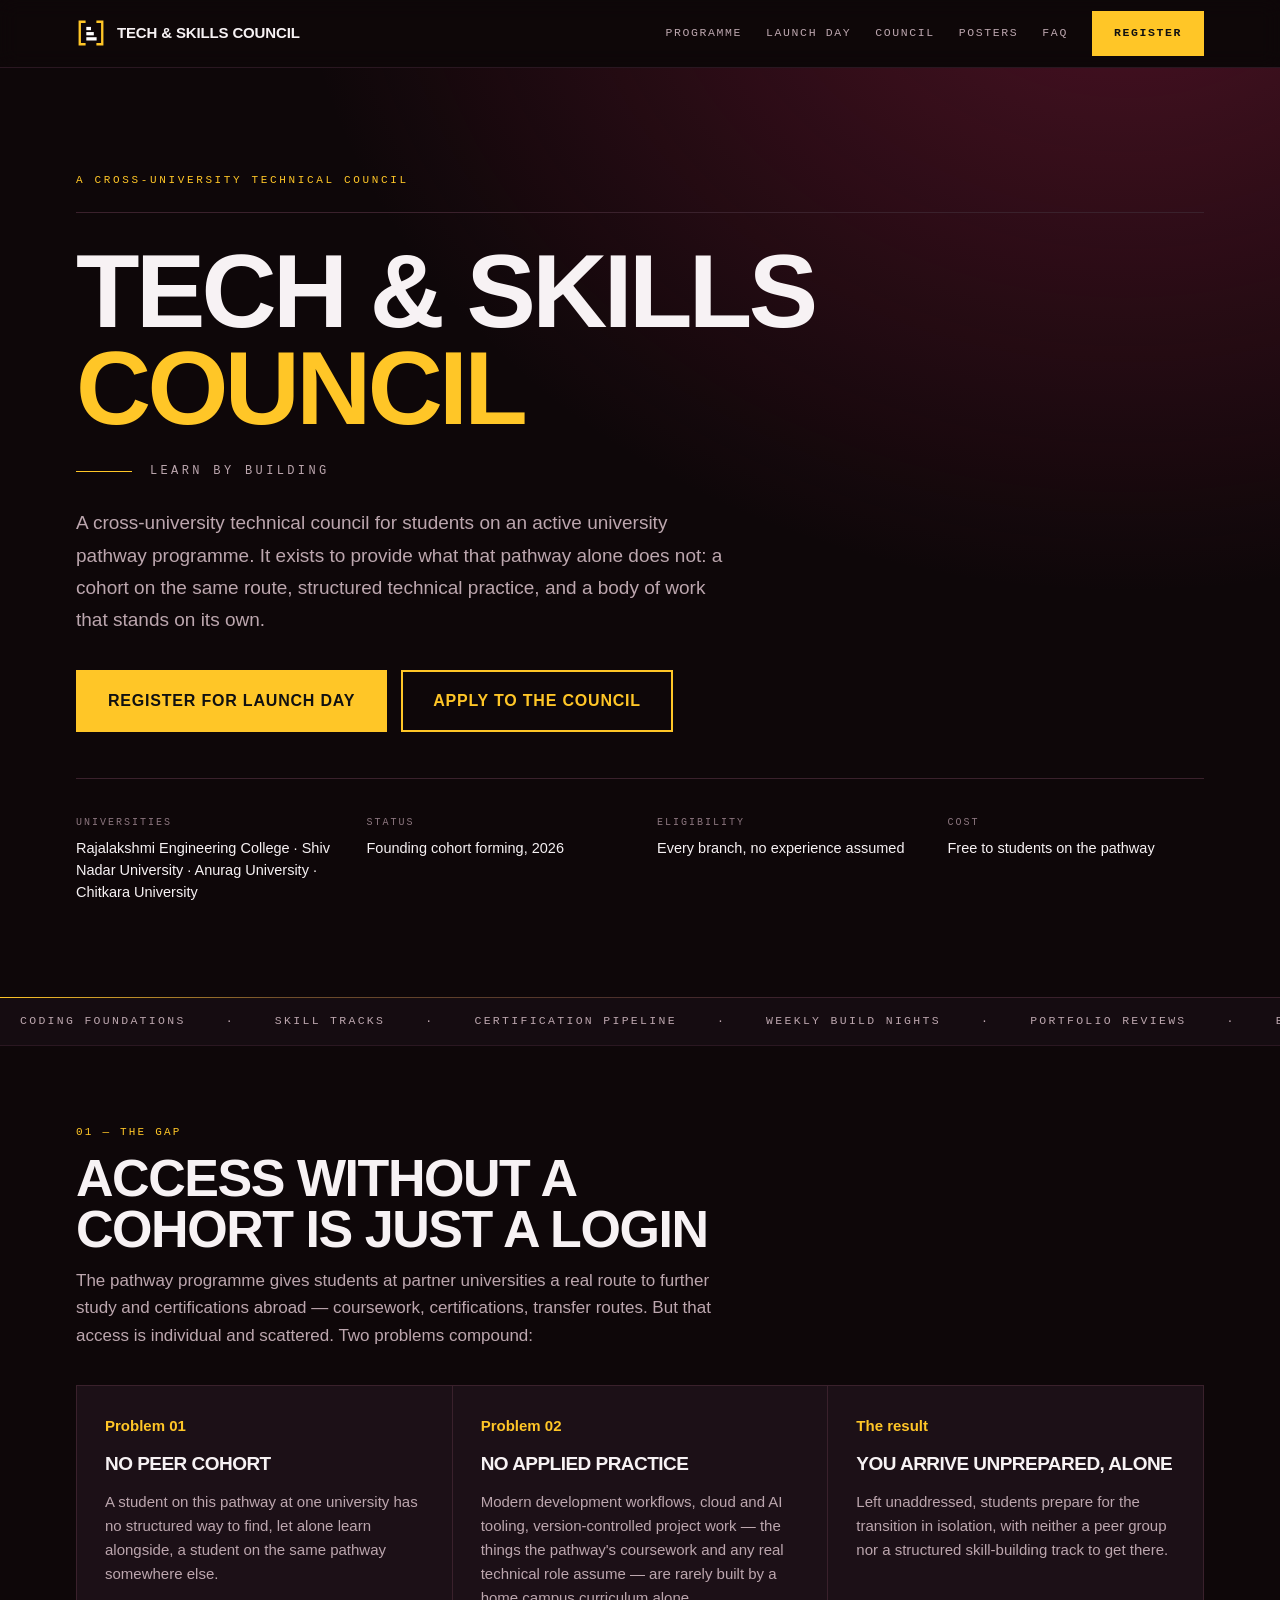
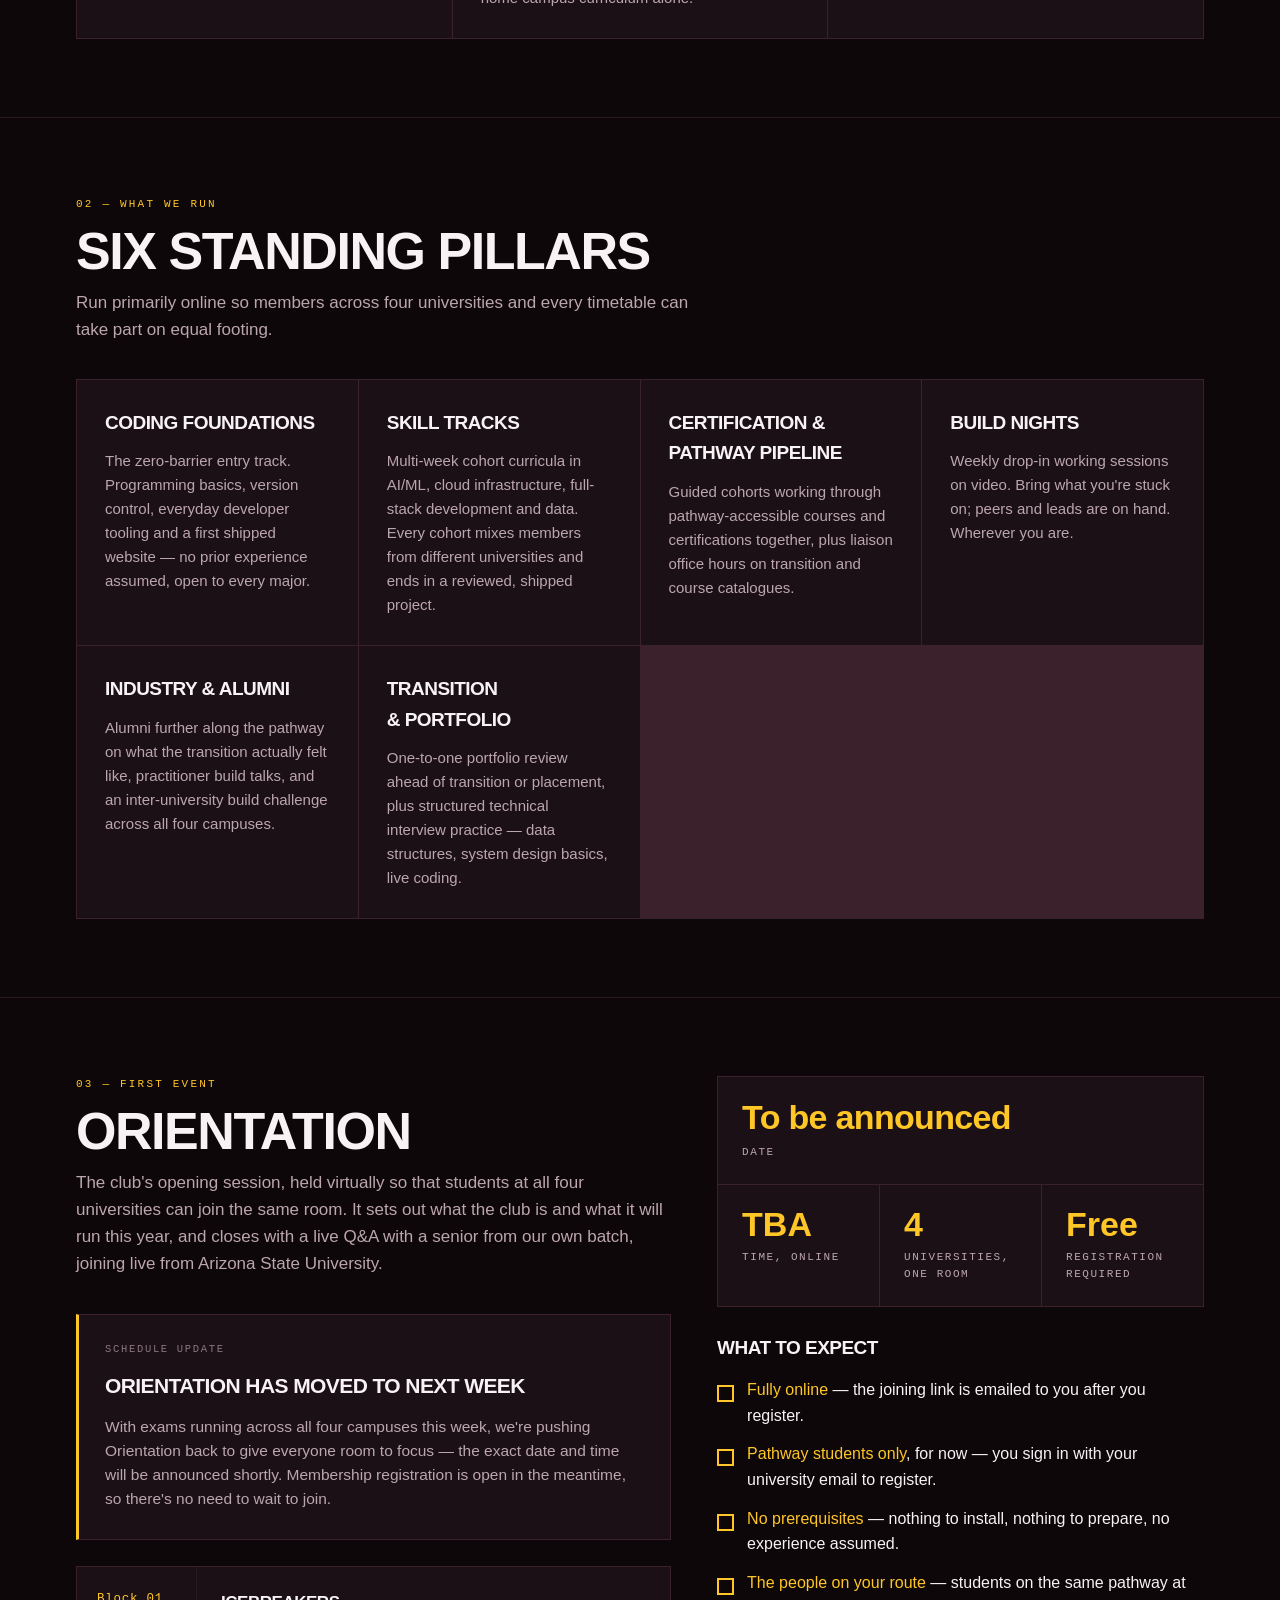
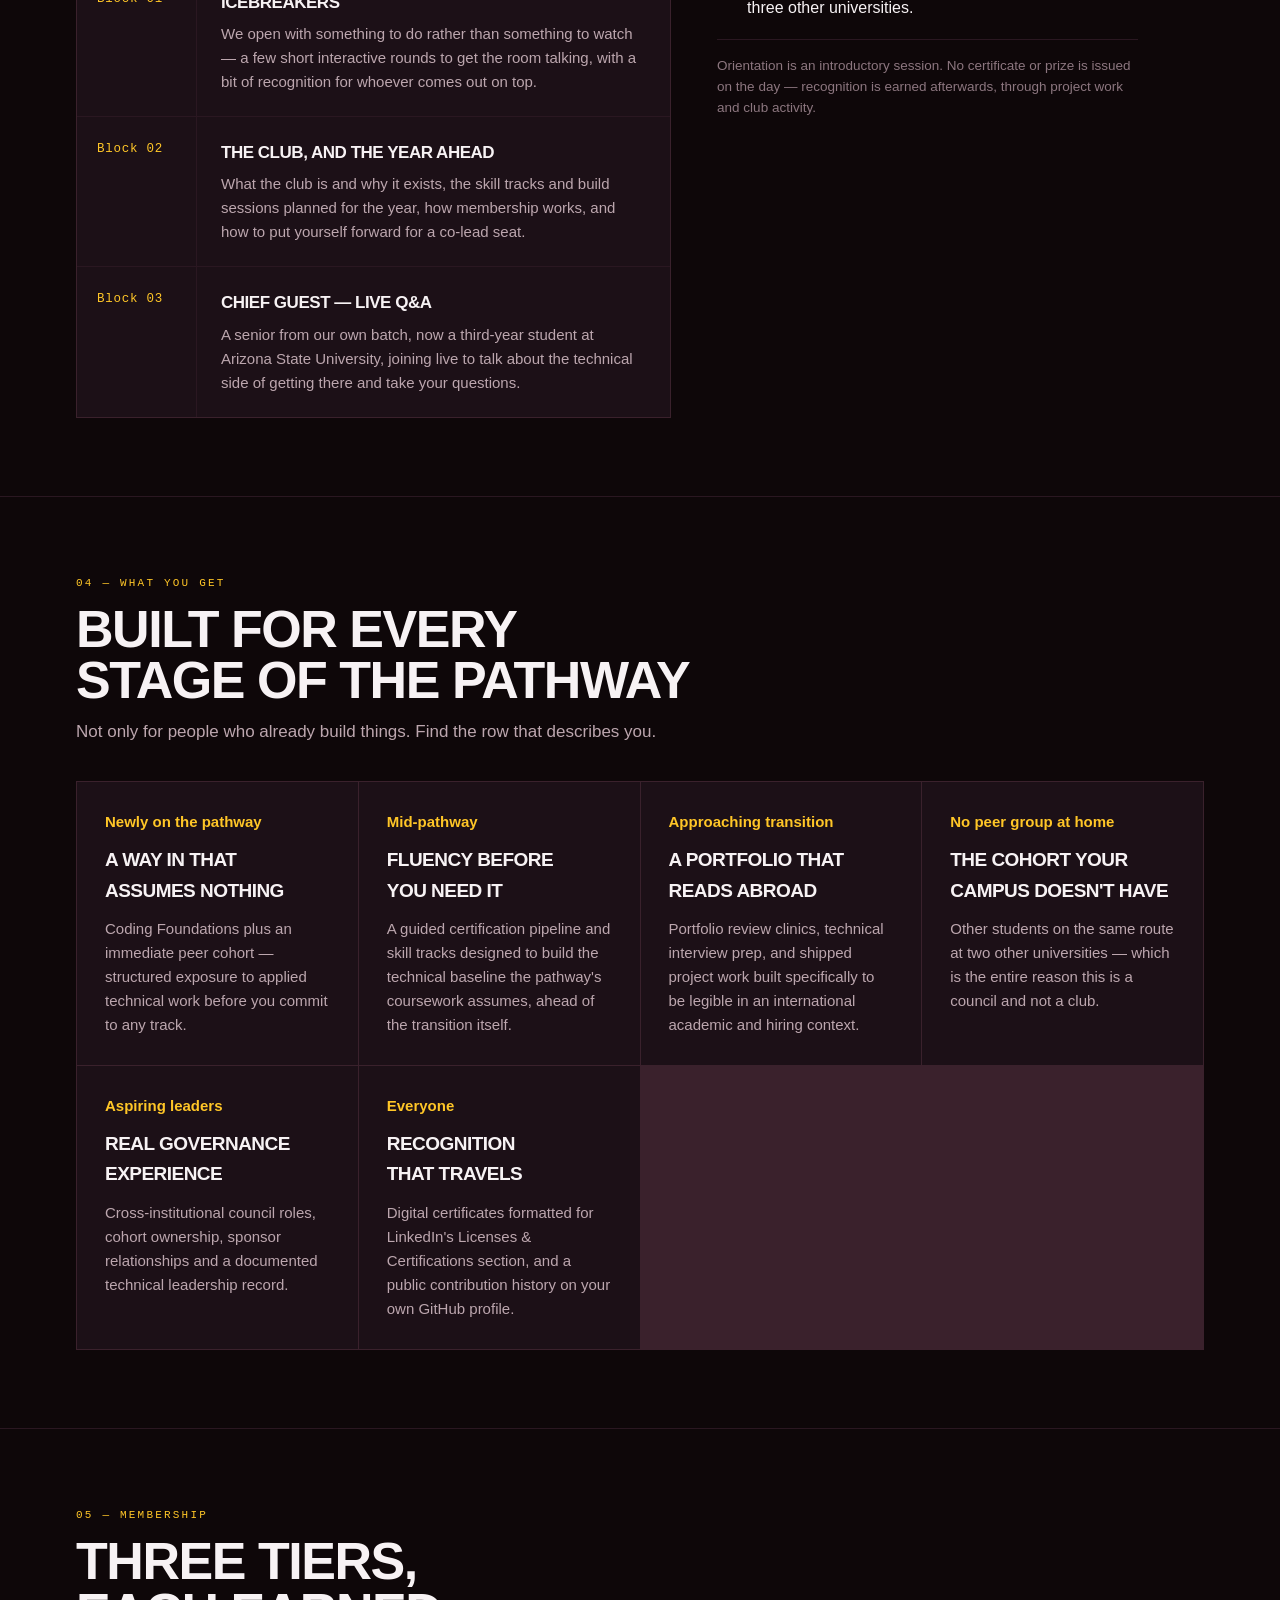
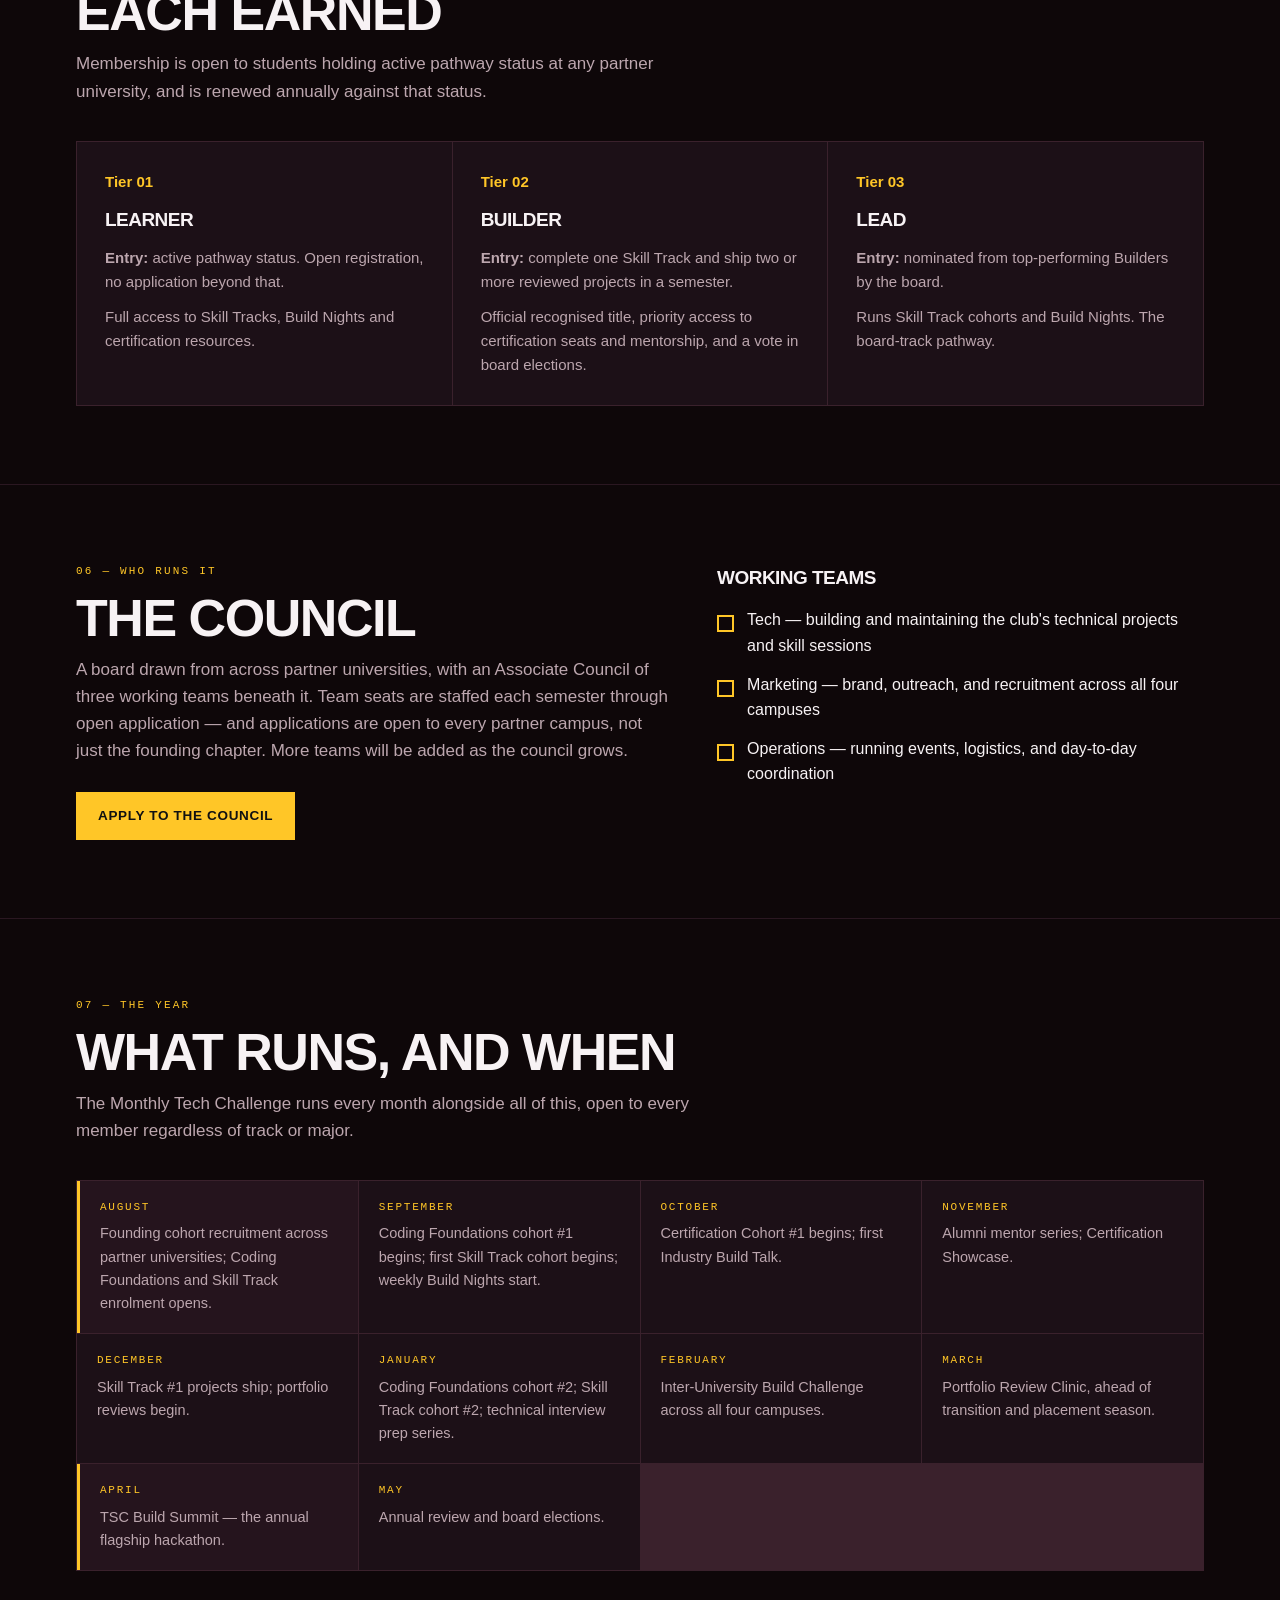
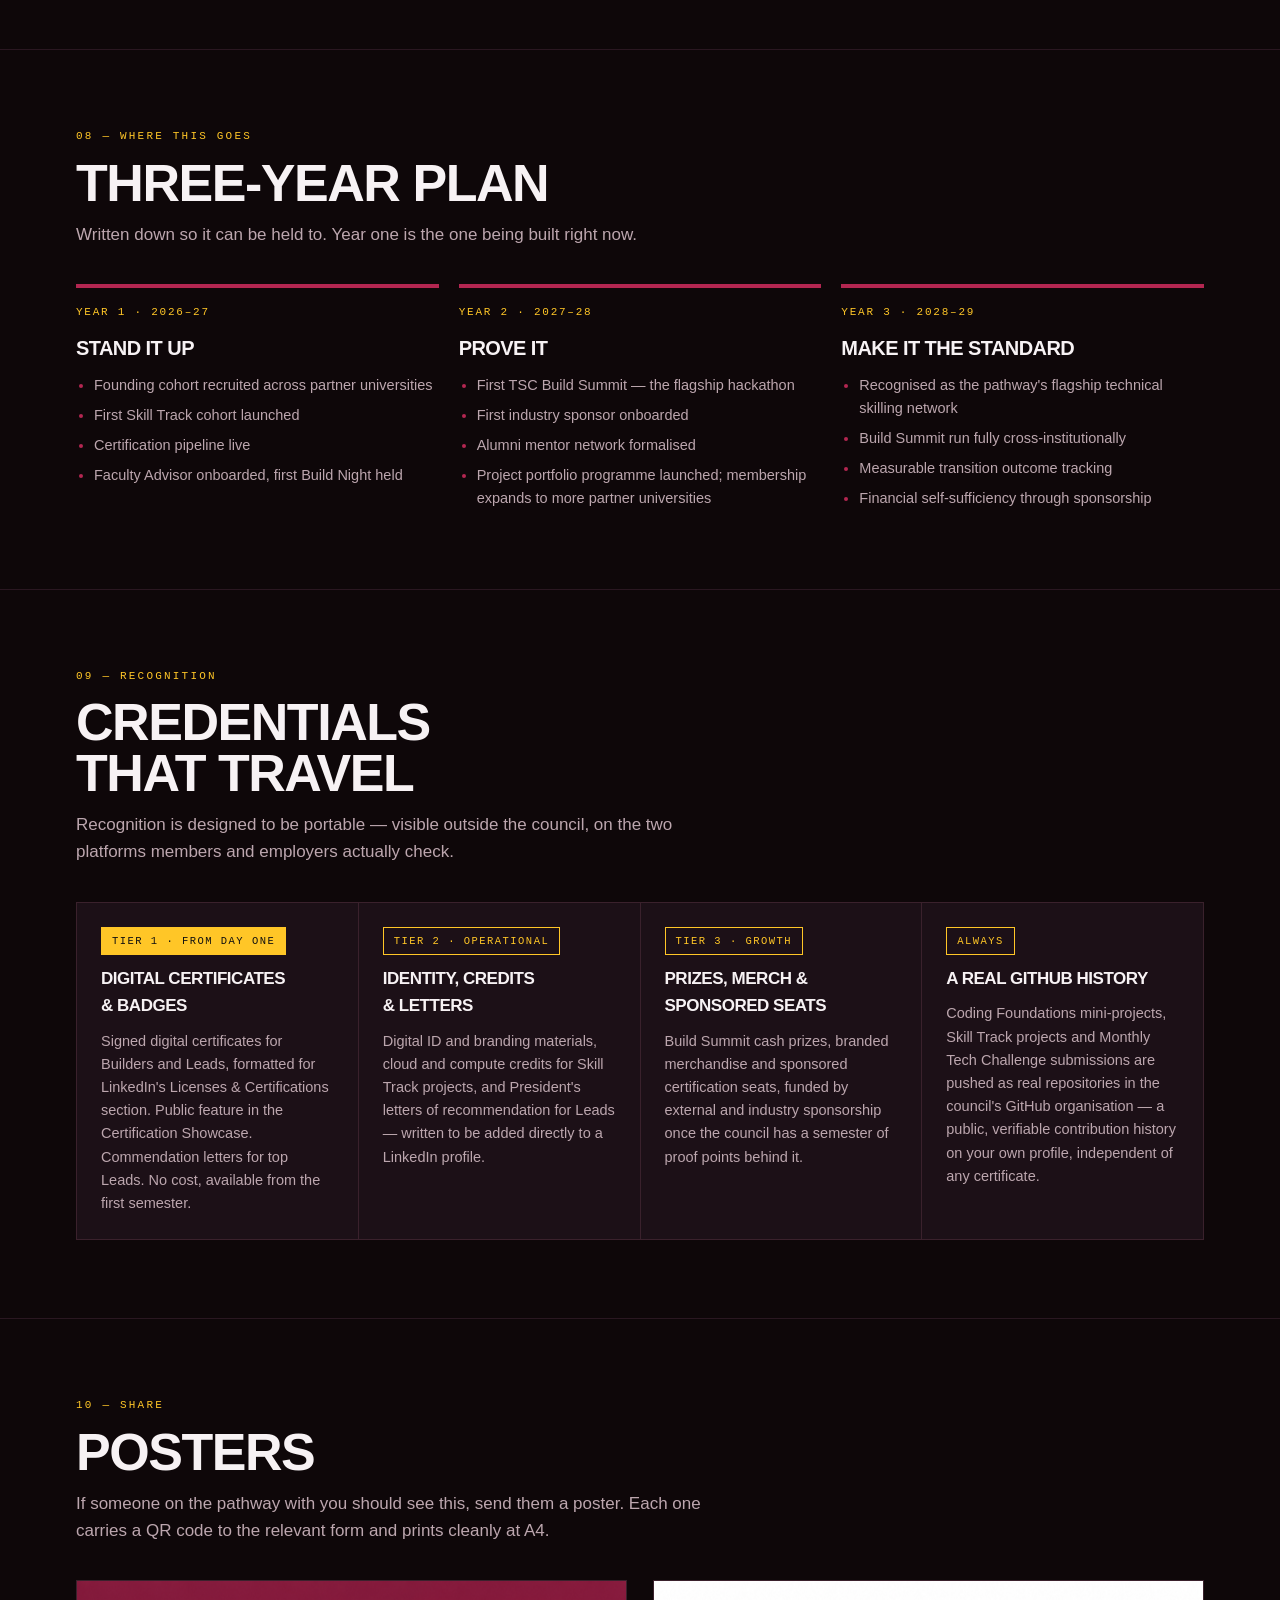
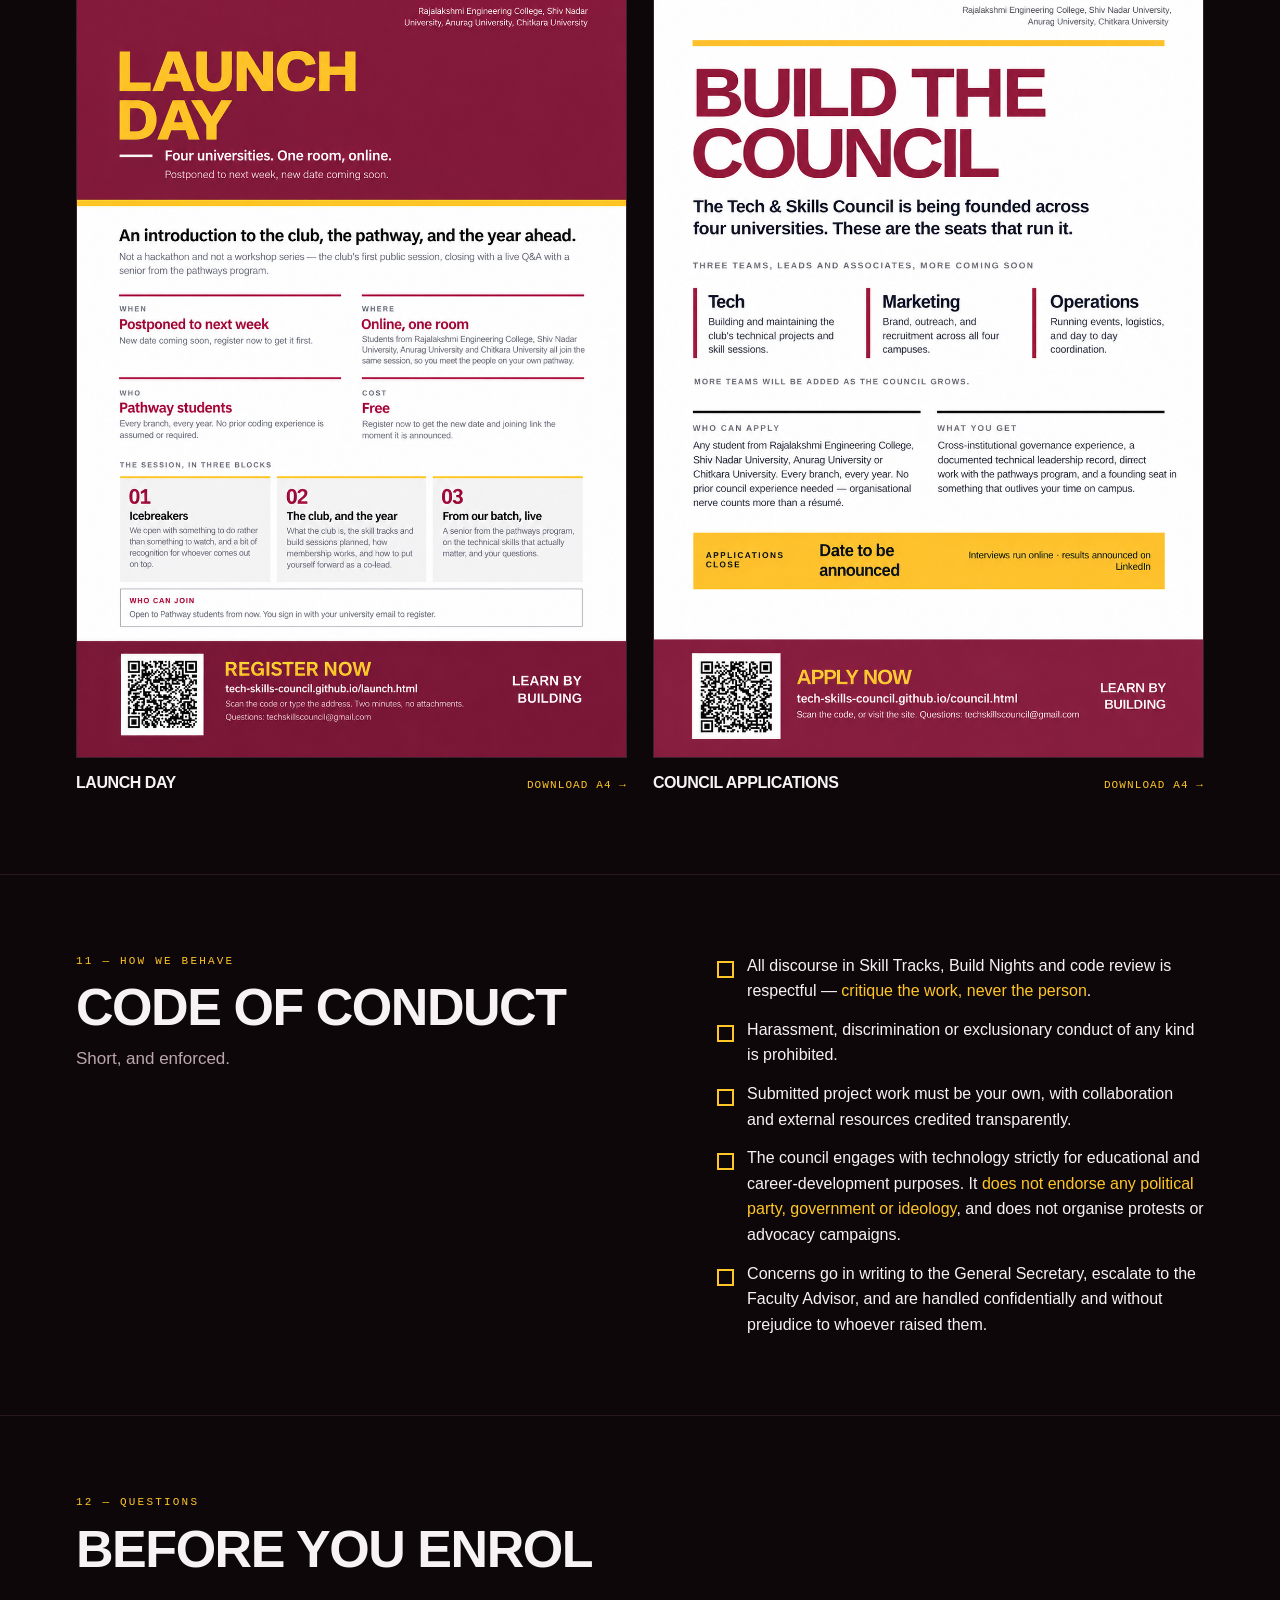
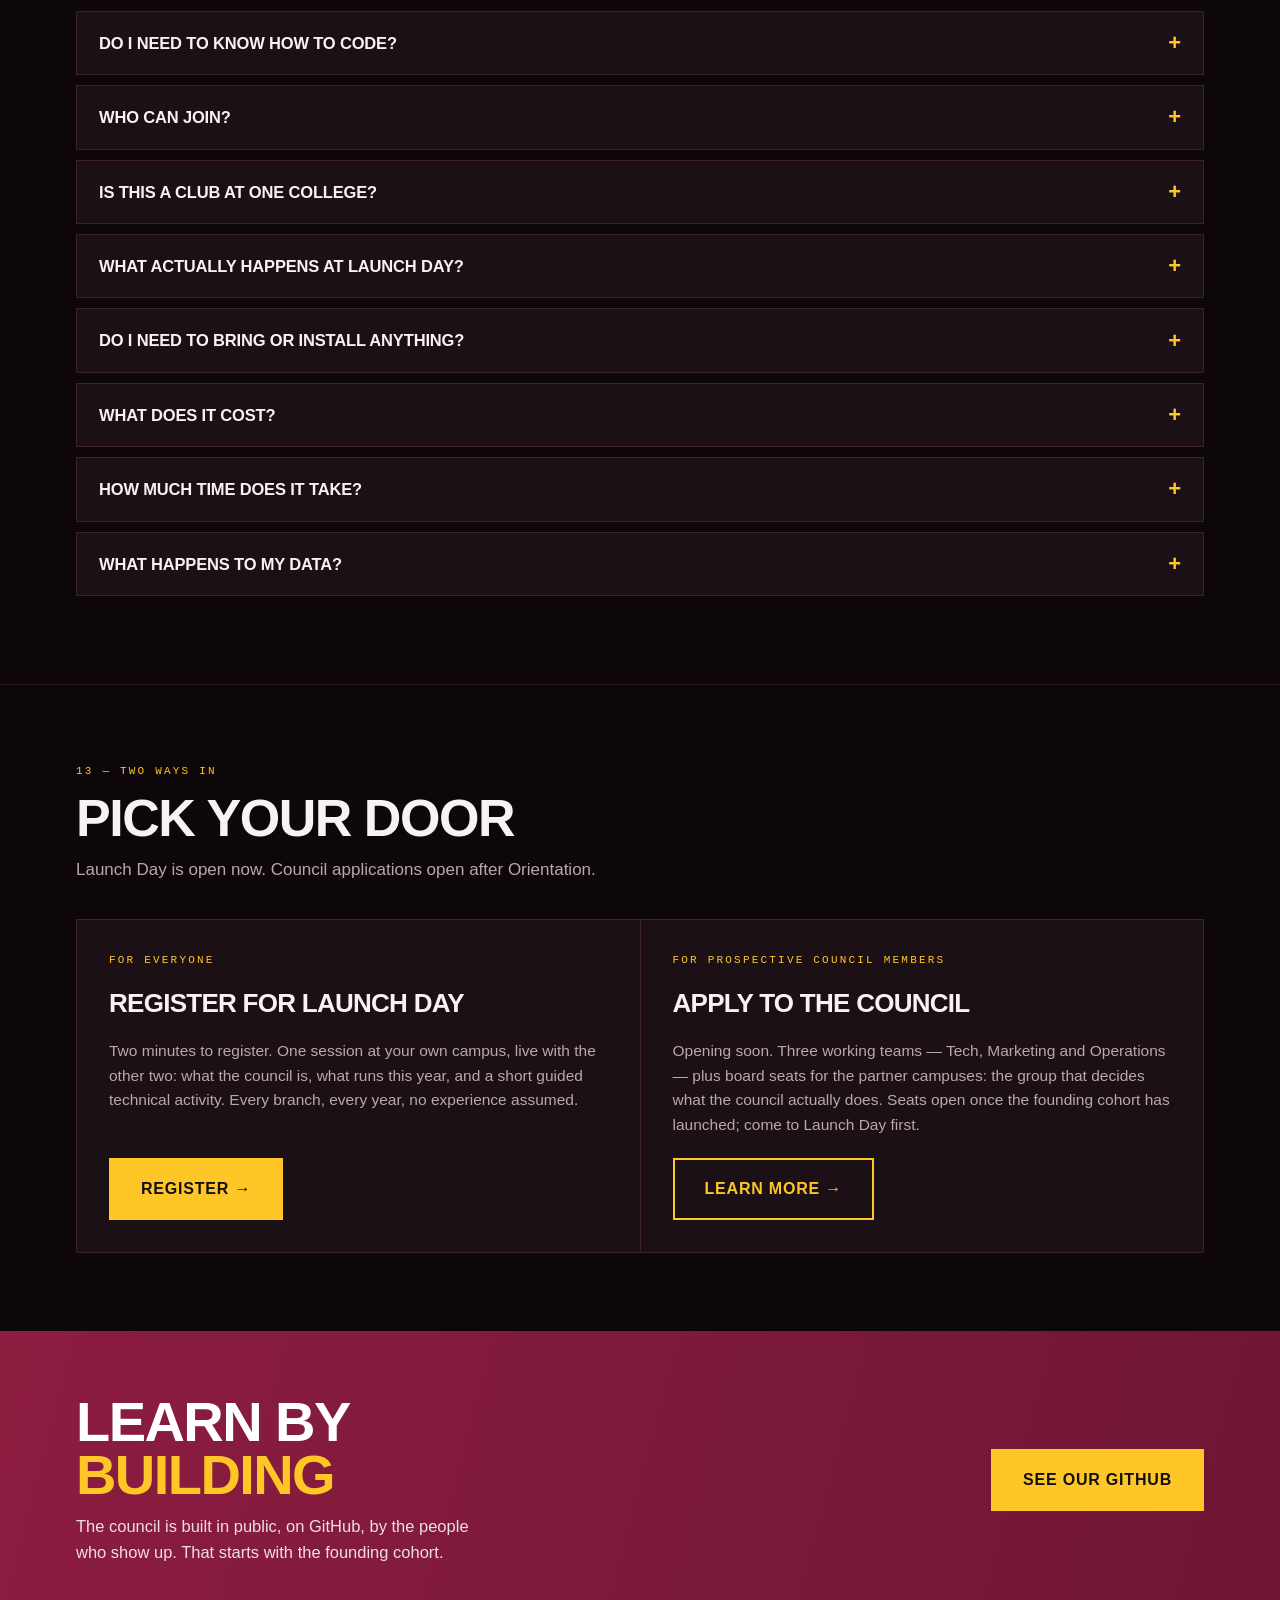
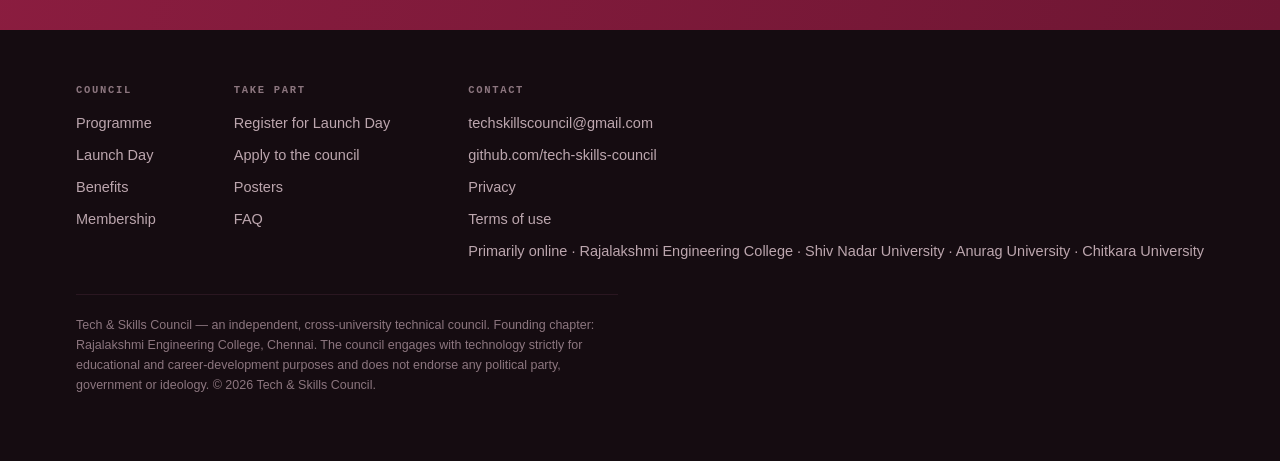
==== commit 9633c14e: "Name the chief guest as a senior now at ASU Co-Authored-By: Claude Sonnet 5 <noreply@anthropic.com>" ====
--- a/index.html
+++ b/index.html
@@ -178,7 +178,7 @@
           <p>
             The club's opening session, held virtually so that students at all four universities can join the
             same room. It sets out what the club is and what it will run this year, and closes with a
-            live Q&amp;A with our chief guest.
+            live Q&amp;A with a senior from our own batch, joining live from Arizona State University.
           </p>
         </div>
 
@@ -211,7 +211,7 @@
             <div class="t">Block 03</div>
             <div class="c">
               <h4>Chief guest — live Q&amp;A</h4>
-              <p>An exclusive guest with considerable tech experience, ready to take your questions.</p>
+              <p>A senior from our own batch, now a third-year student at Arizona State University, joining live to talk about the technical side of getting there and take your questions.</p>
             </div>
           </div>
         </div>
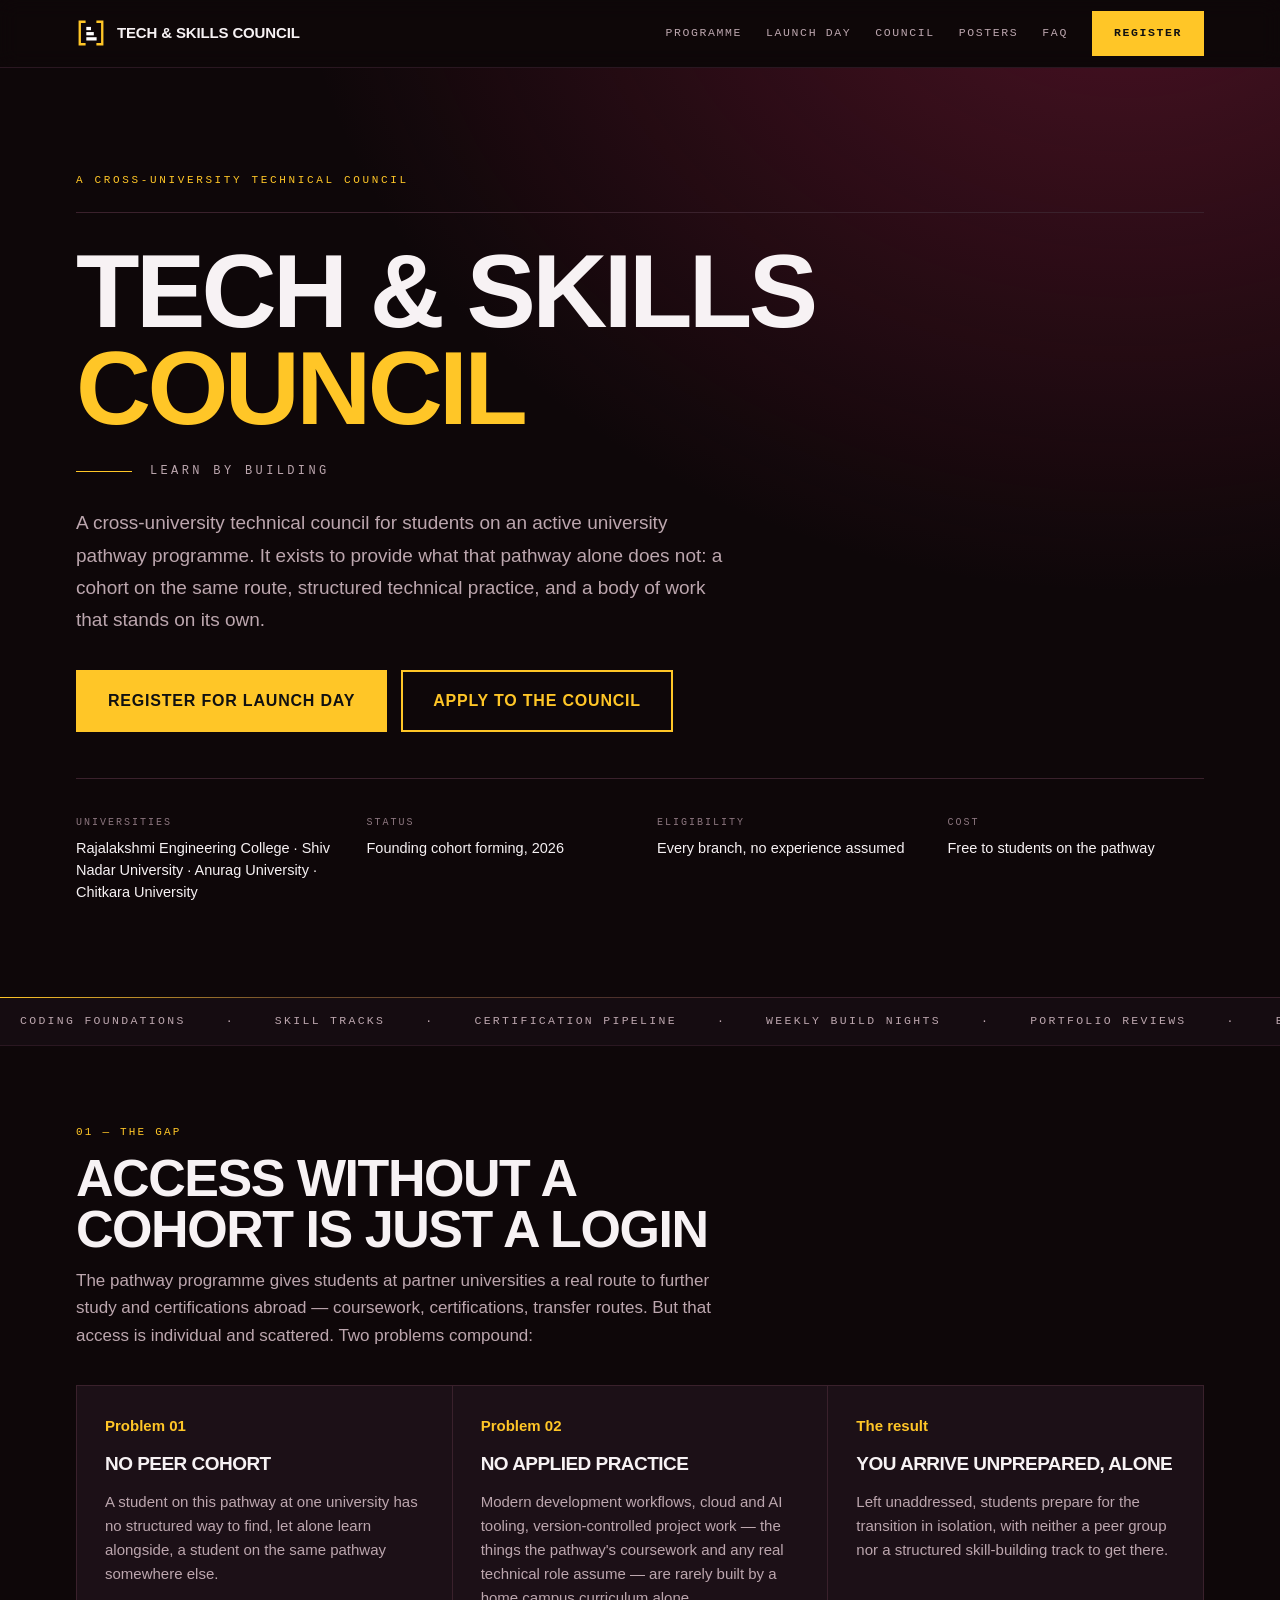
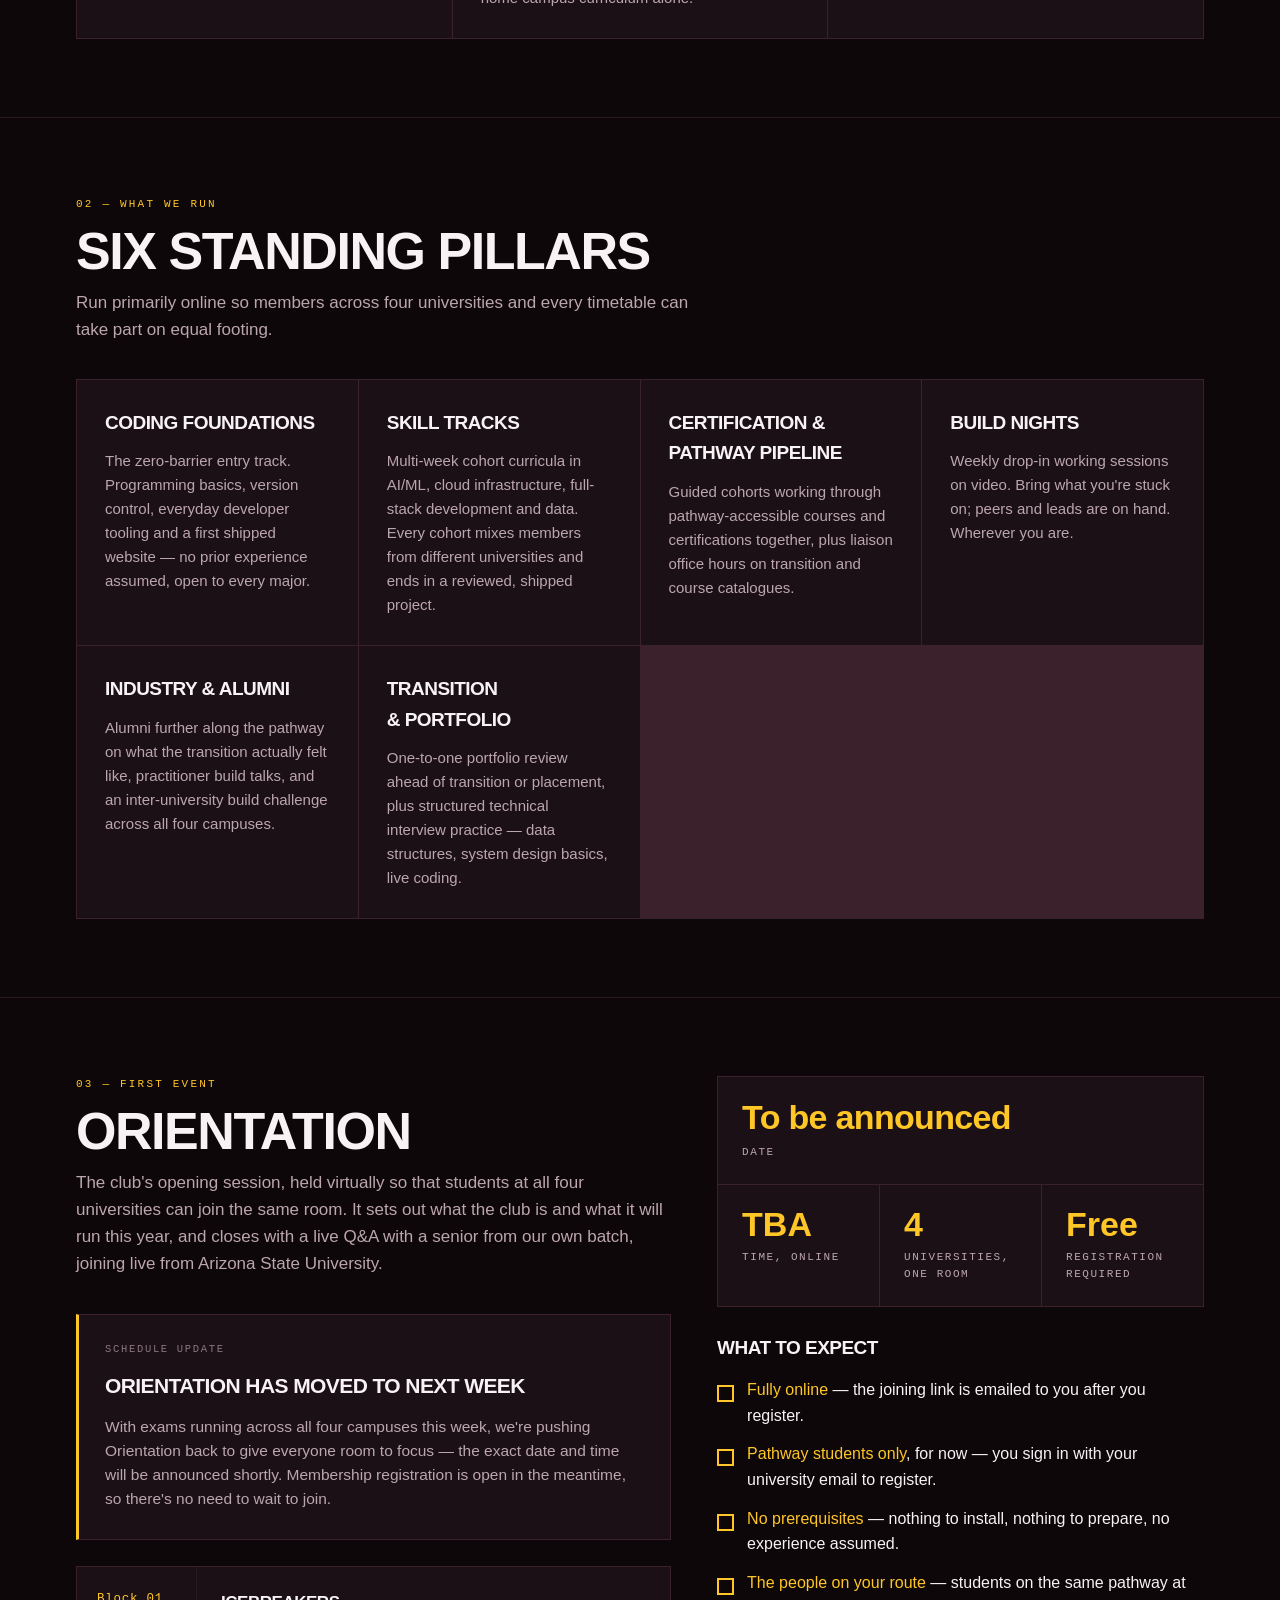
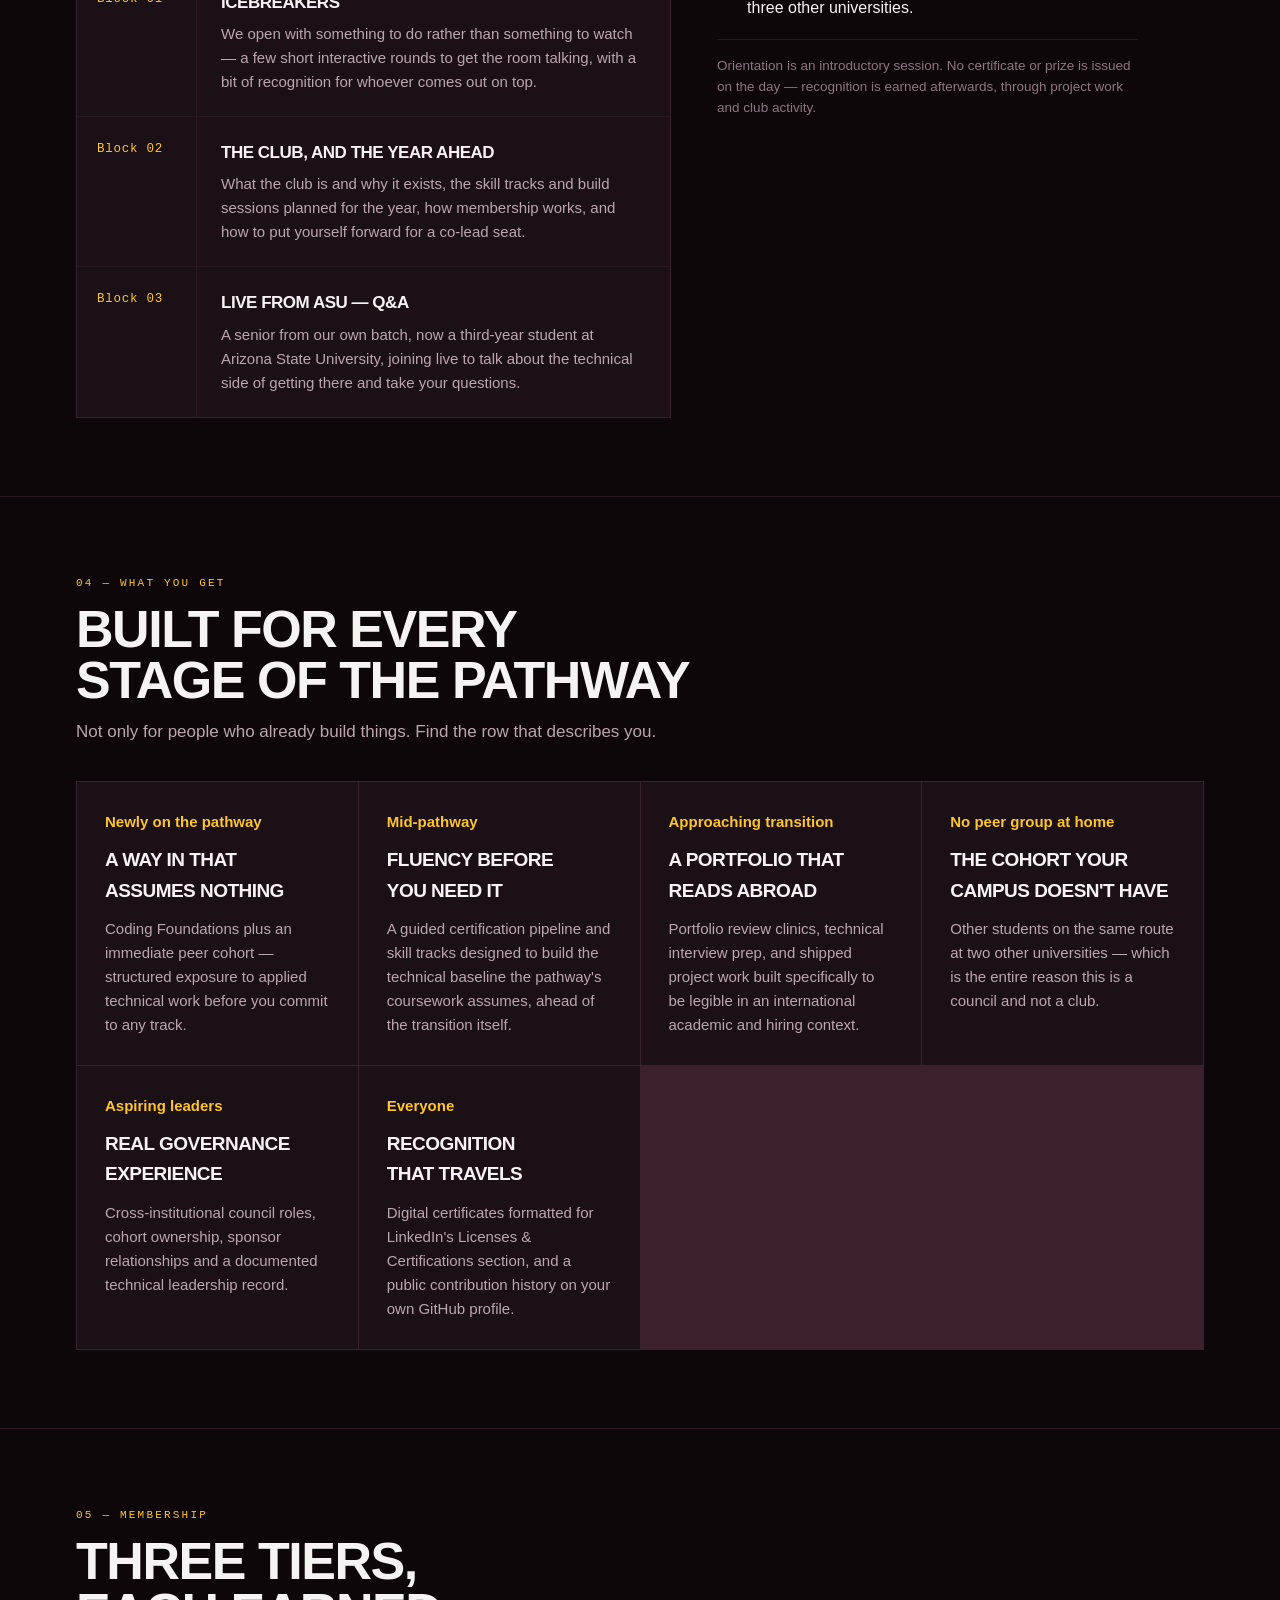
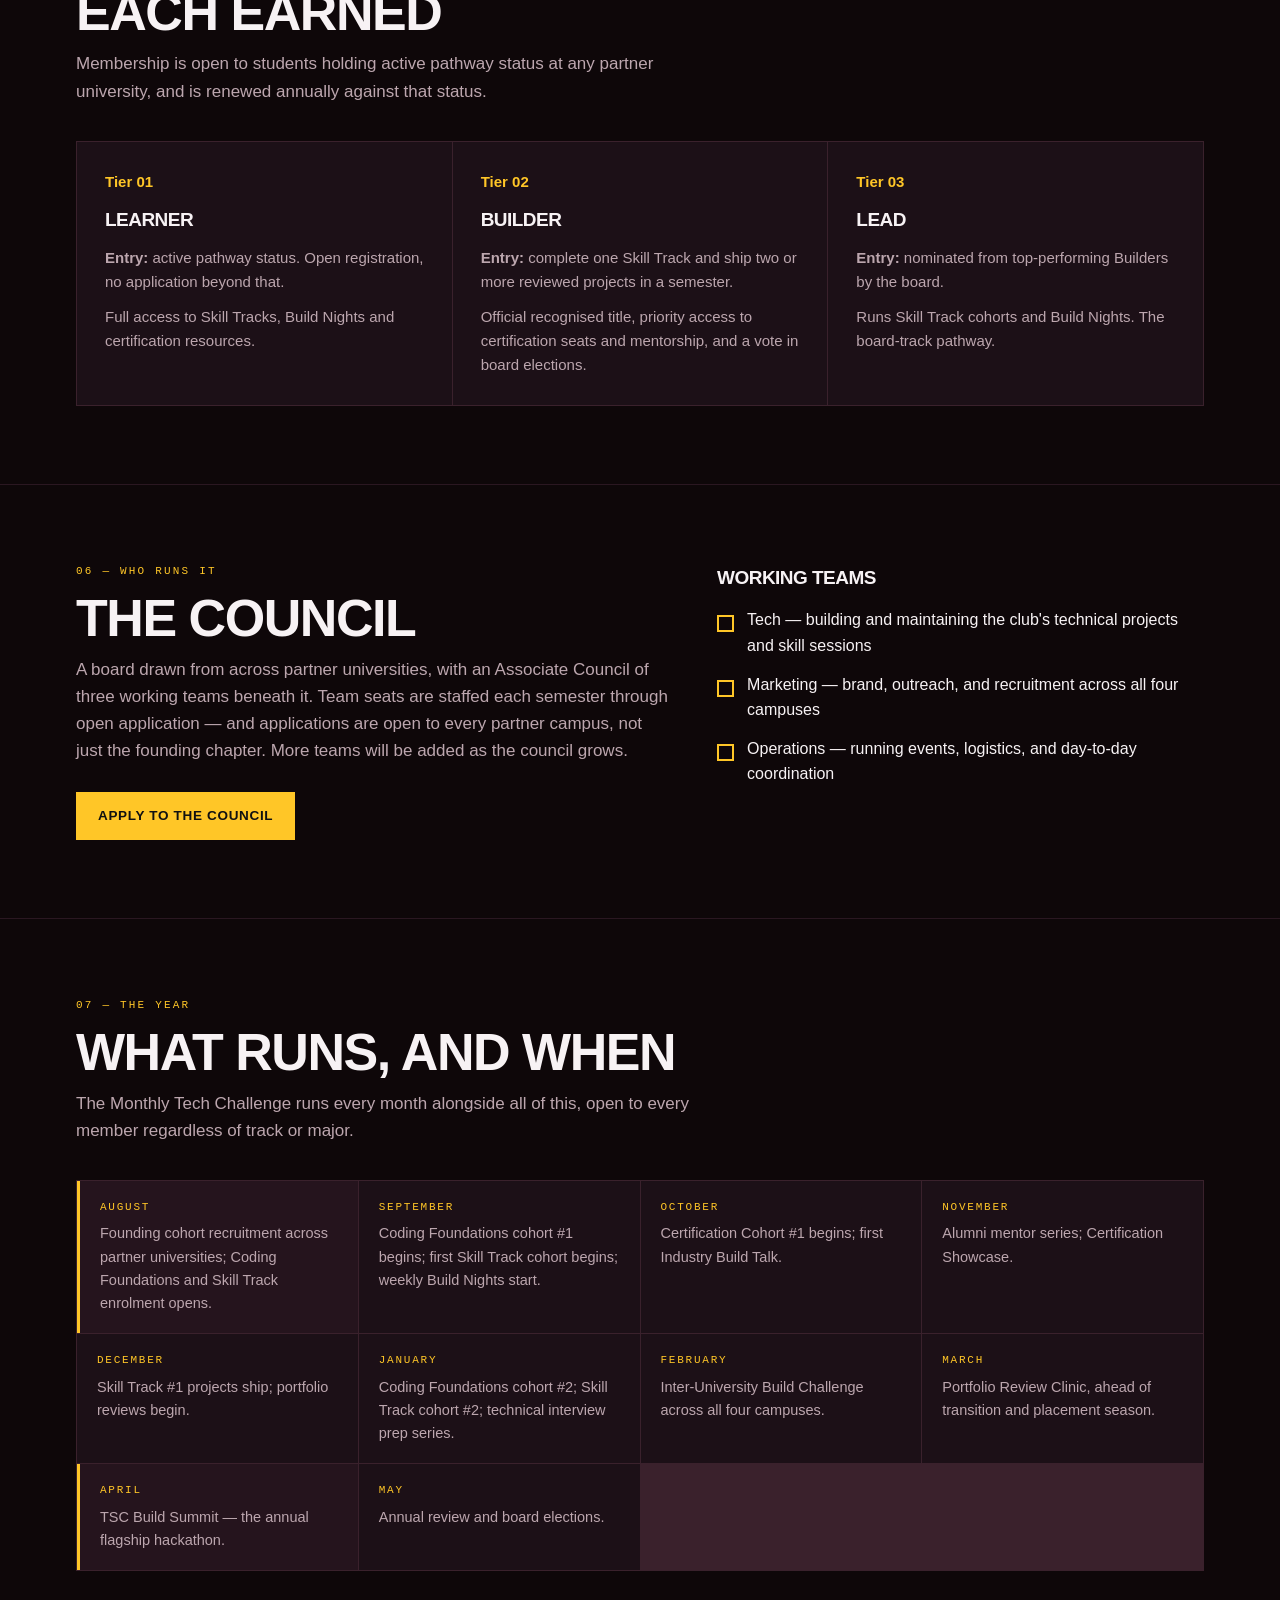
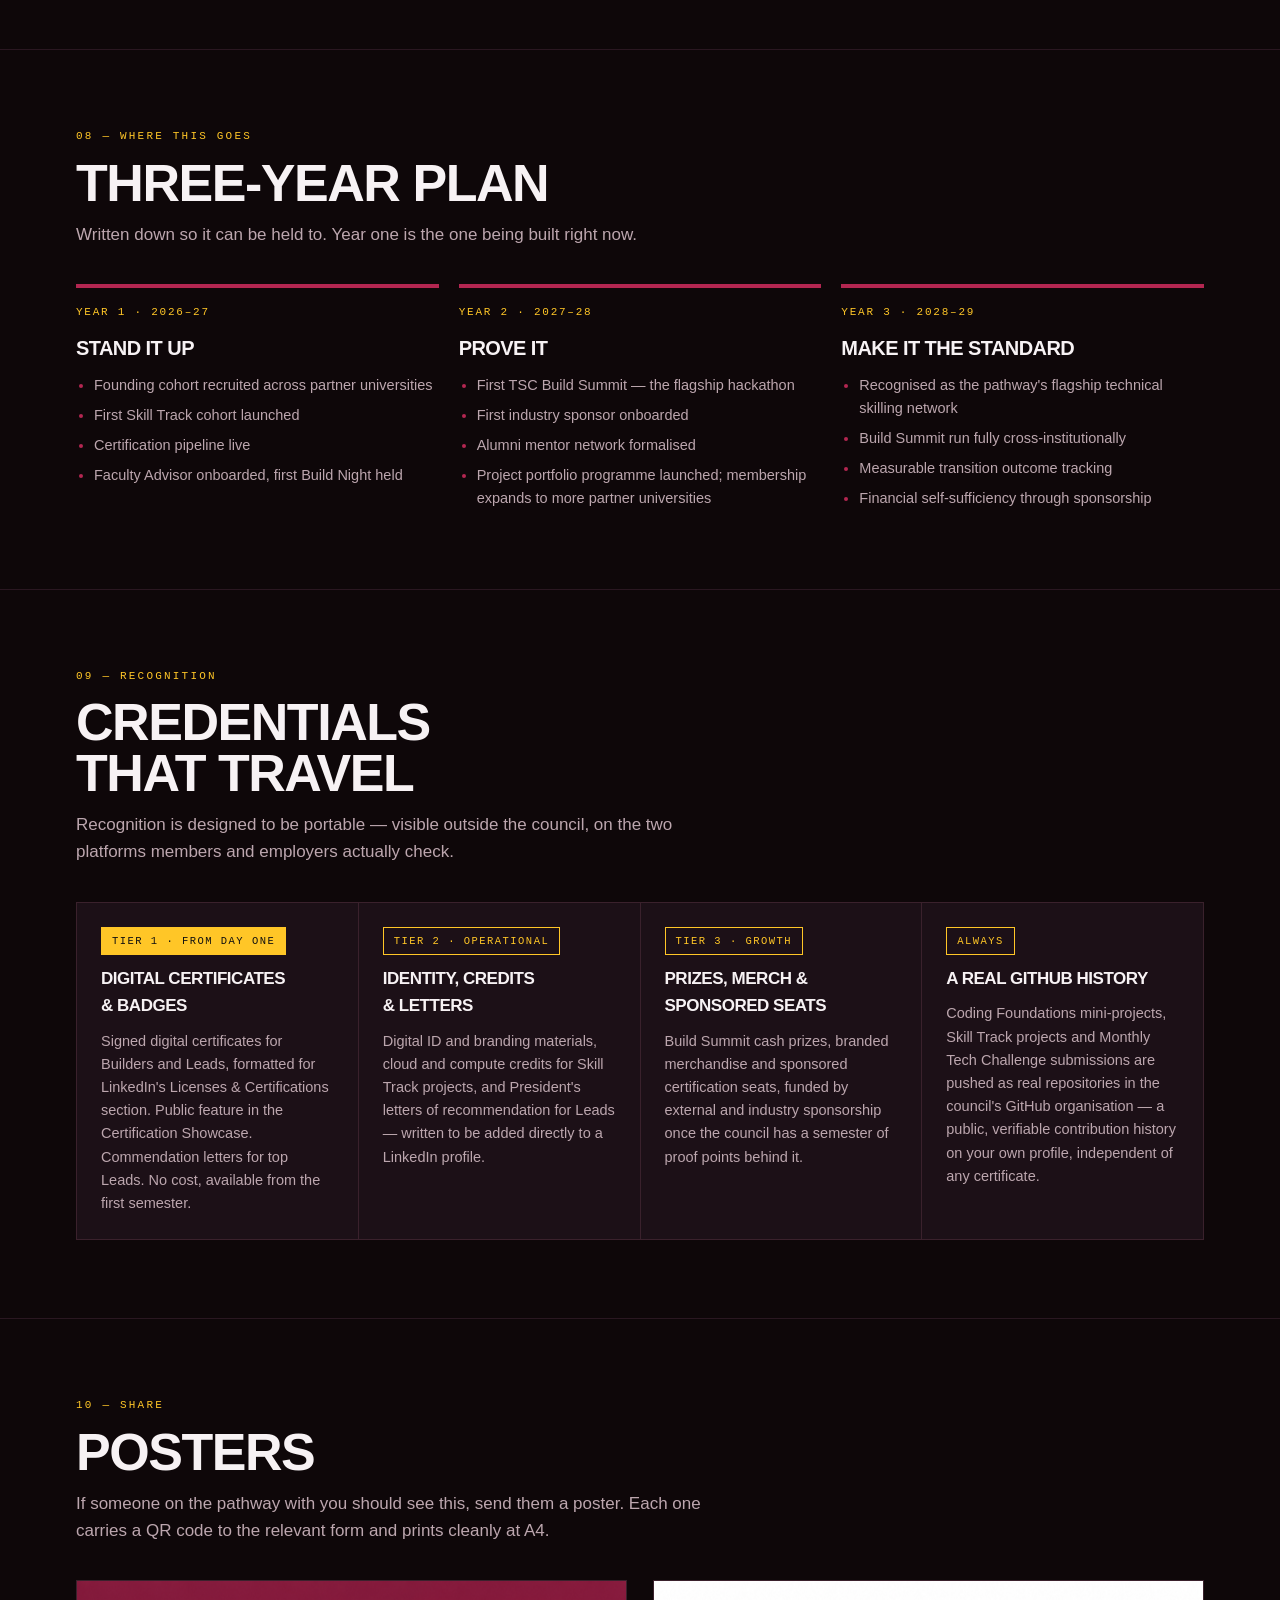
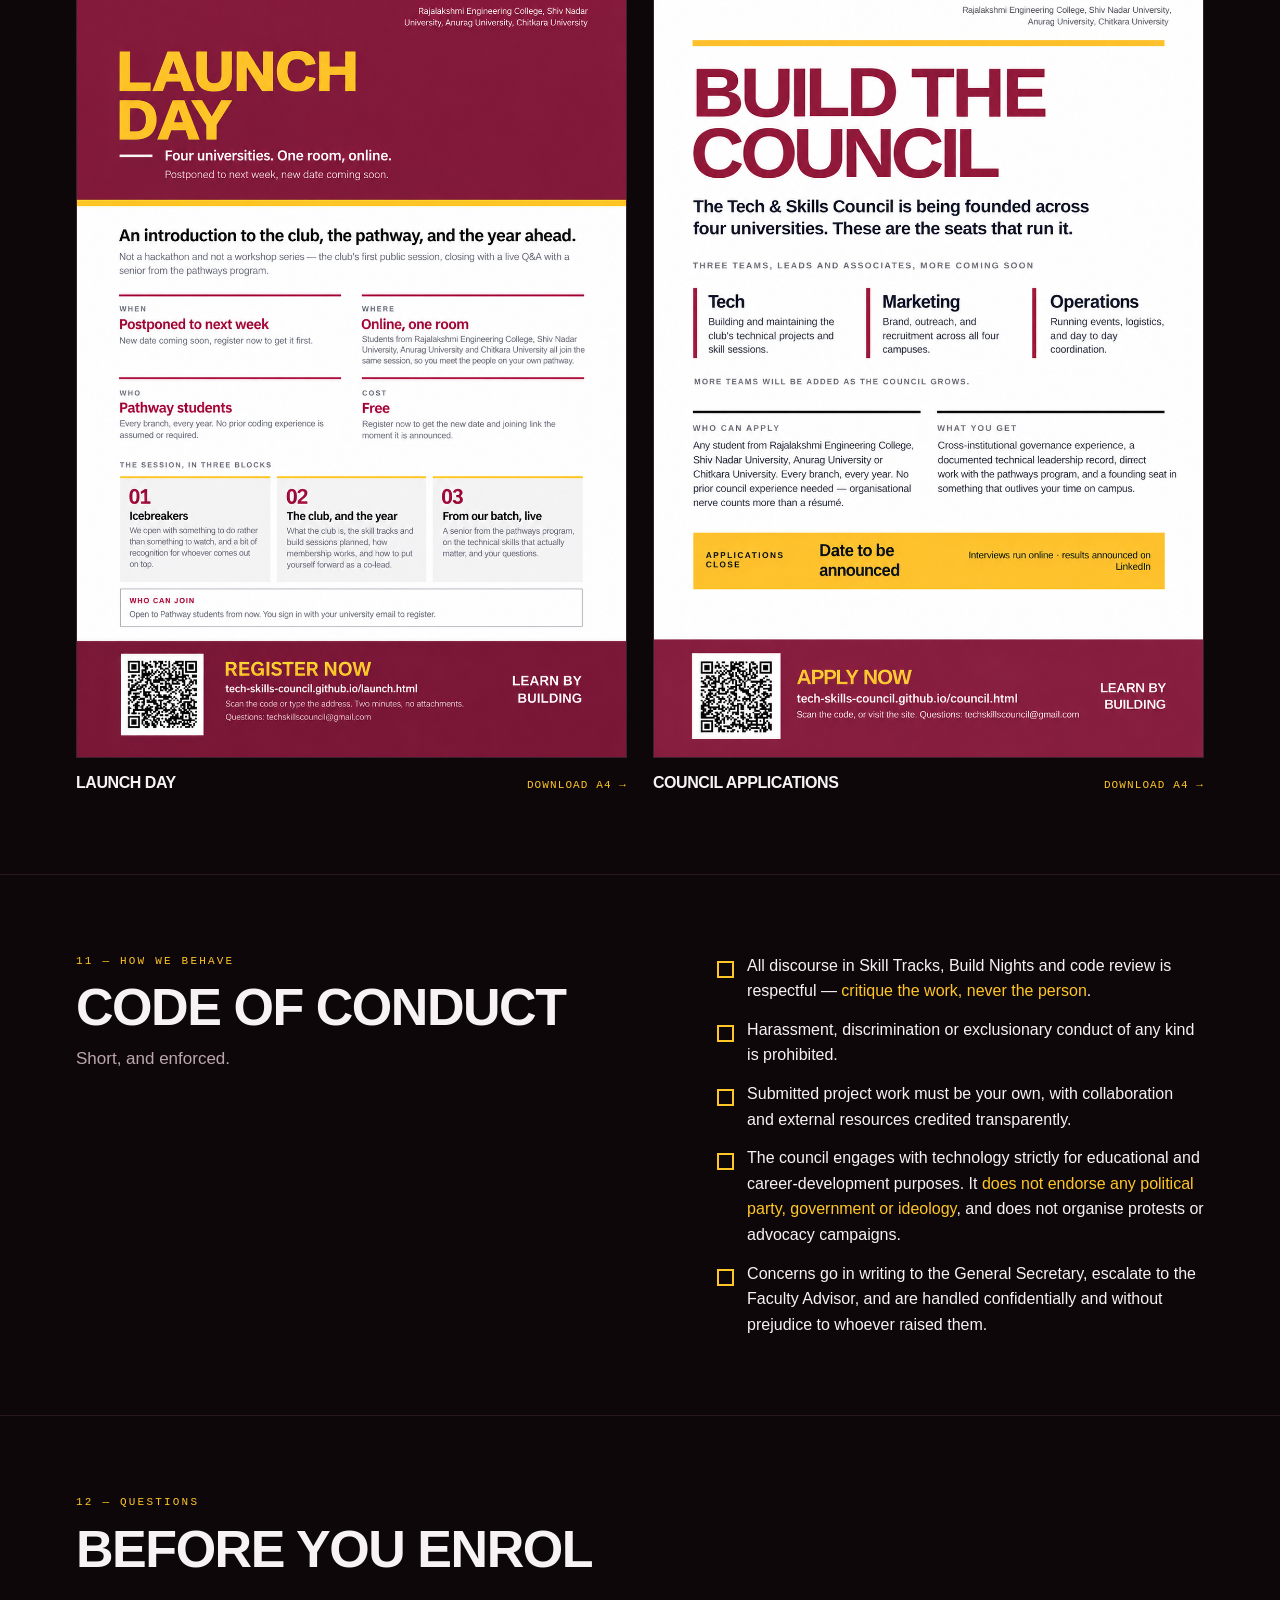
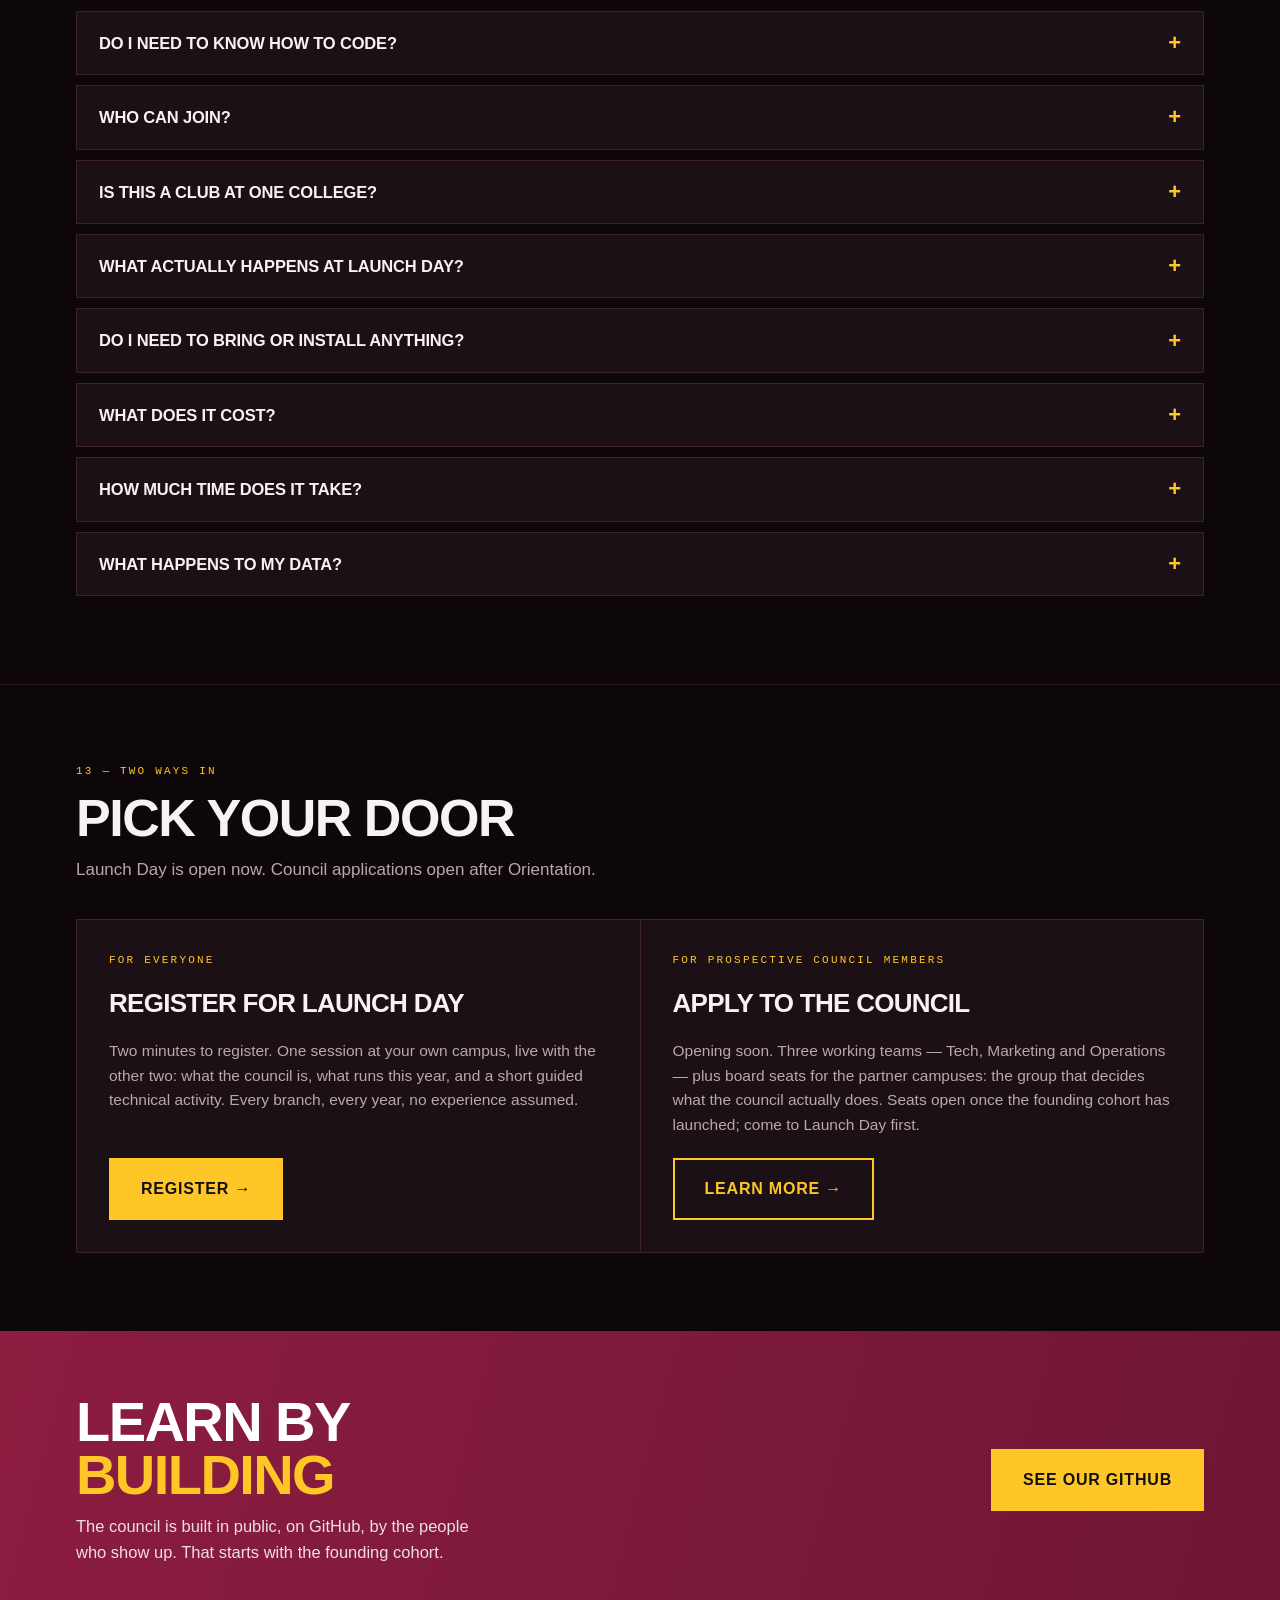
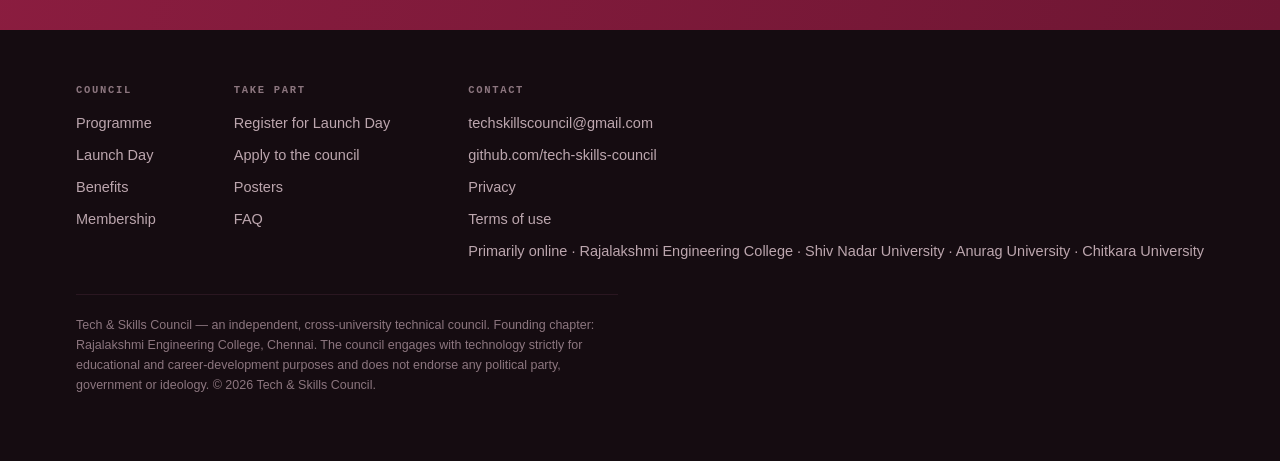
==== commit d1b6e6db: "Update chief-guest heading to match the new wording Co-Authored-By: Claude Sonnet 5 <noreply@anthrop" ====
--- a/index.html
+++ b/index.html
@@ -210,7 +210,7 @@
           <div class="beat">
             <div class="t">Block 03</div>
             <div class="c">
-              <h4>Chief guest — live Q&amp;A</h4>
+              <h4>Live from ASU — Q&amp;A</h4>
               <p>A senior from our own batch, now a third-year student at Arizona State University, joining live to talk about the technical side of getting there and take your questions.</p>
             </div>
           </div>
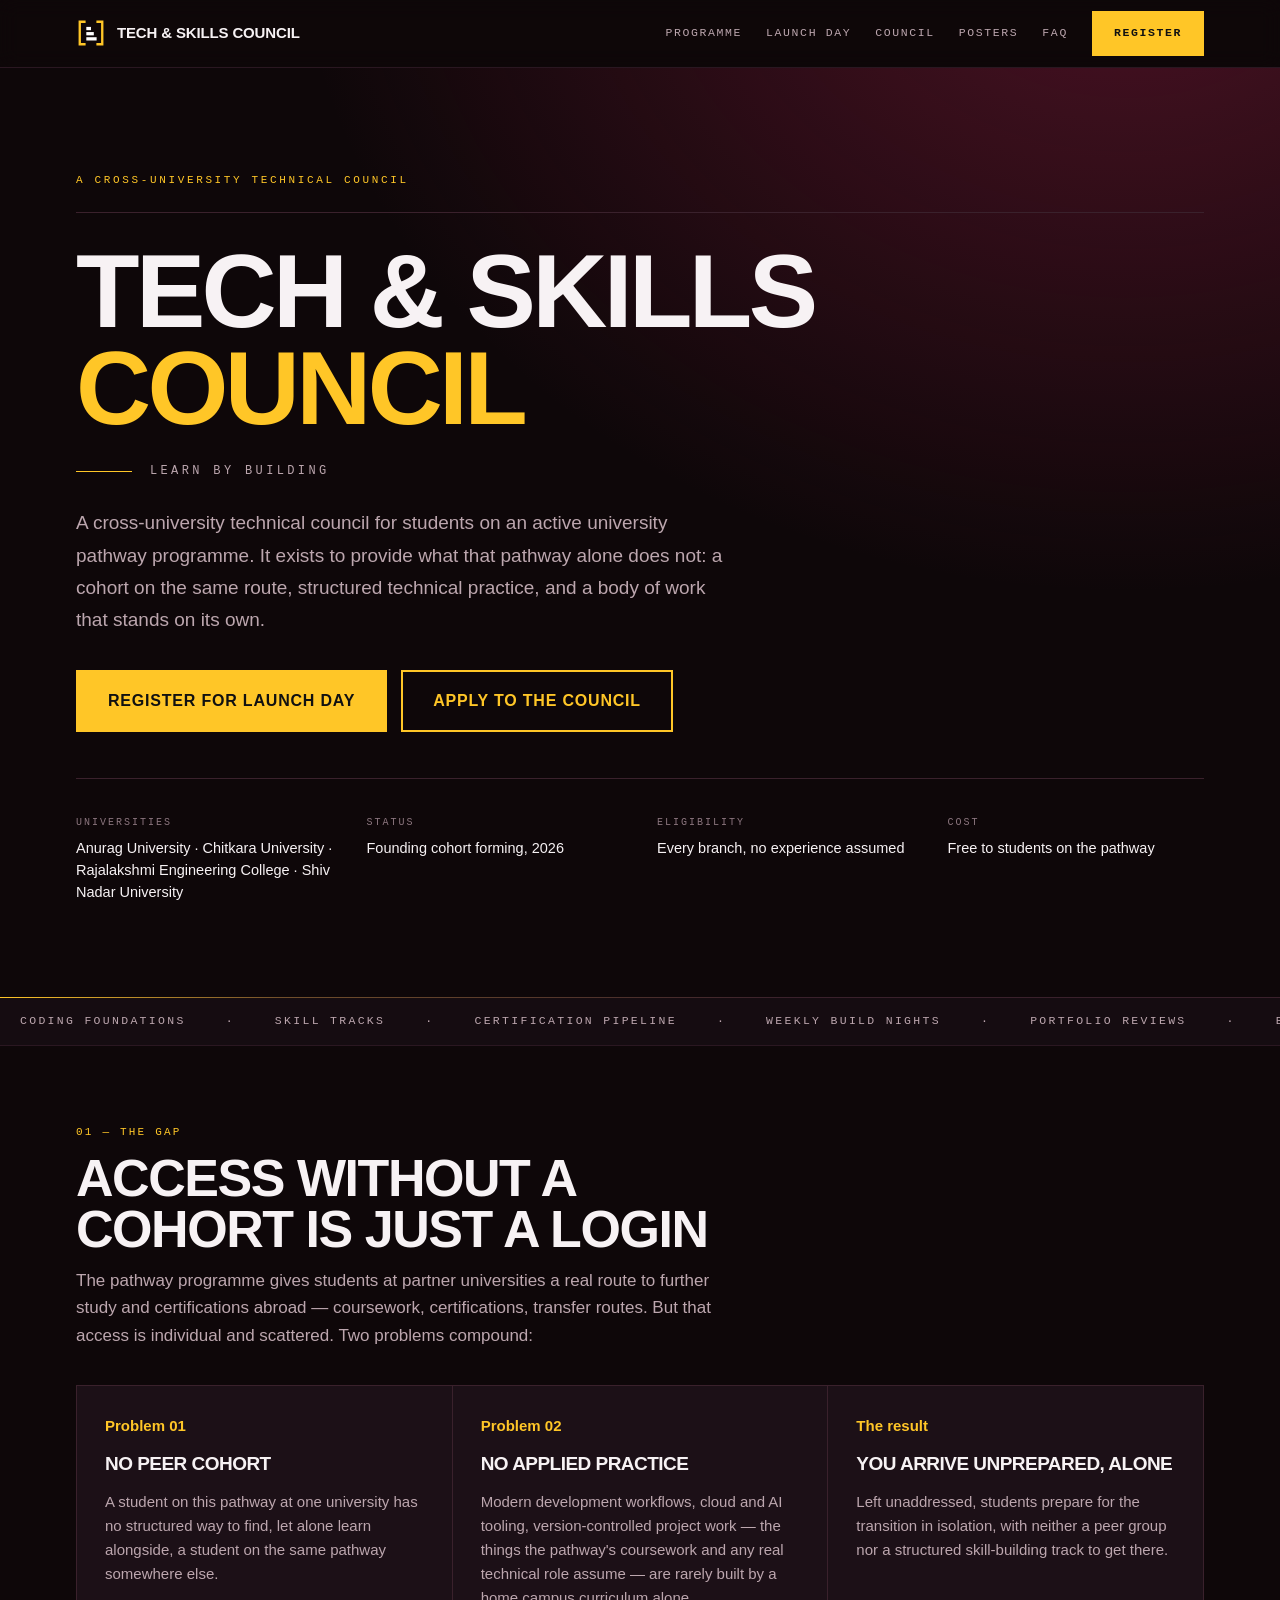
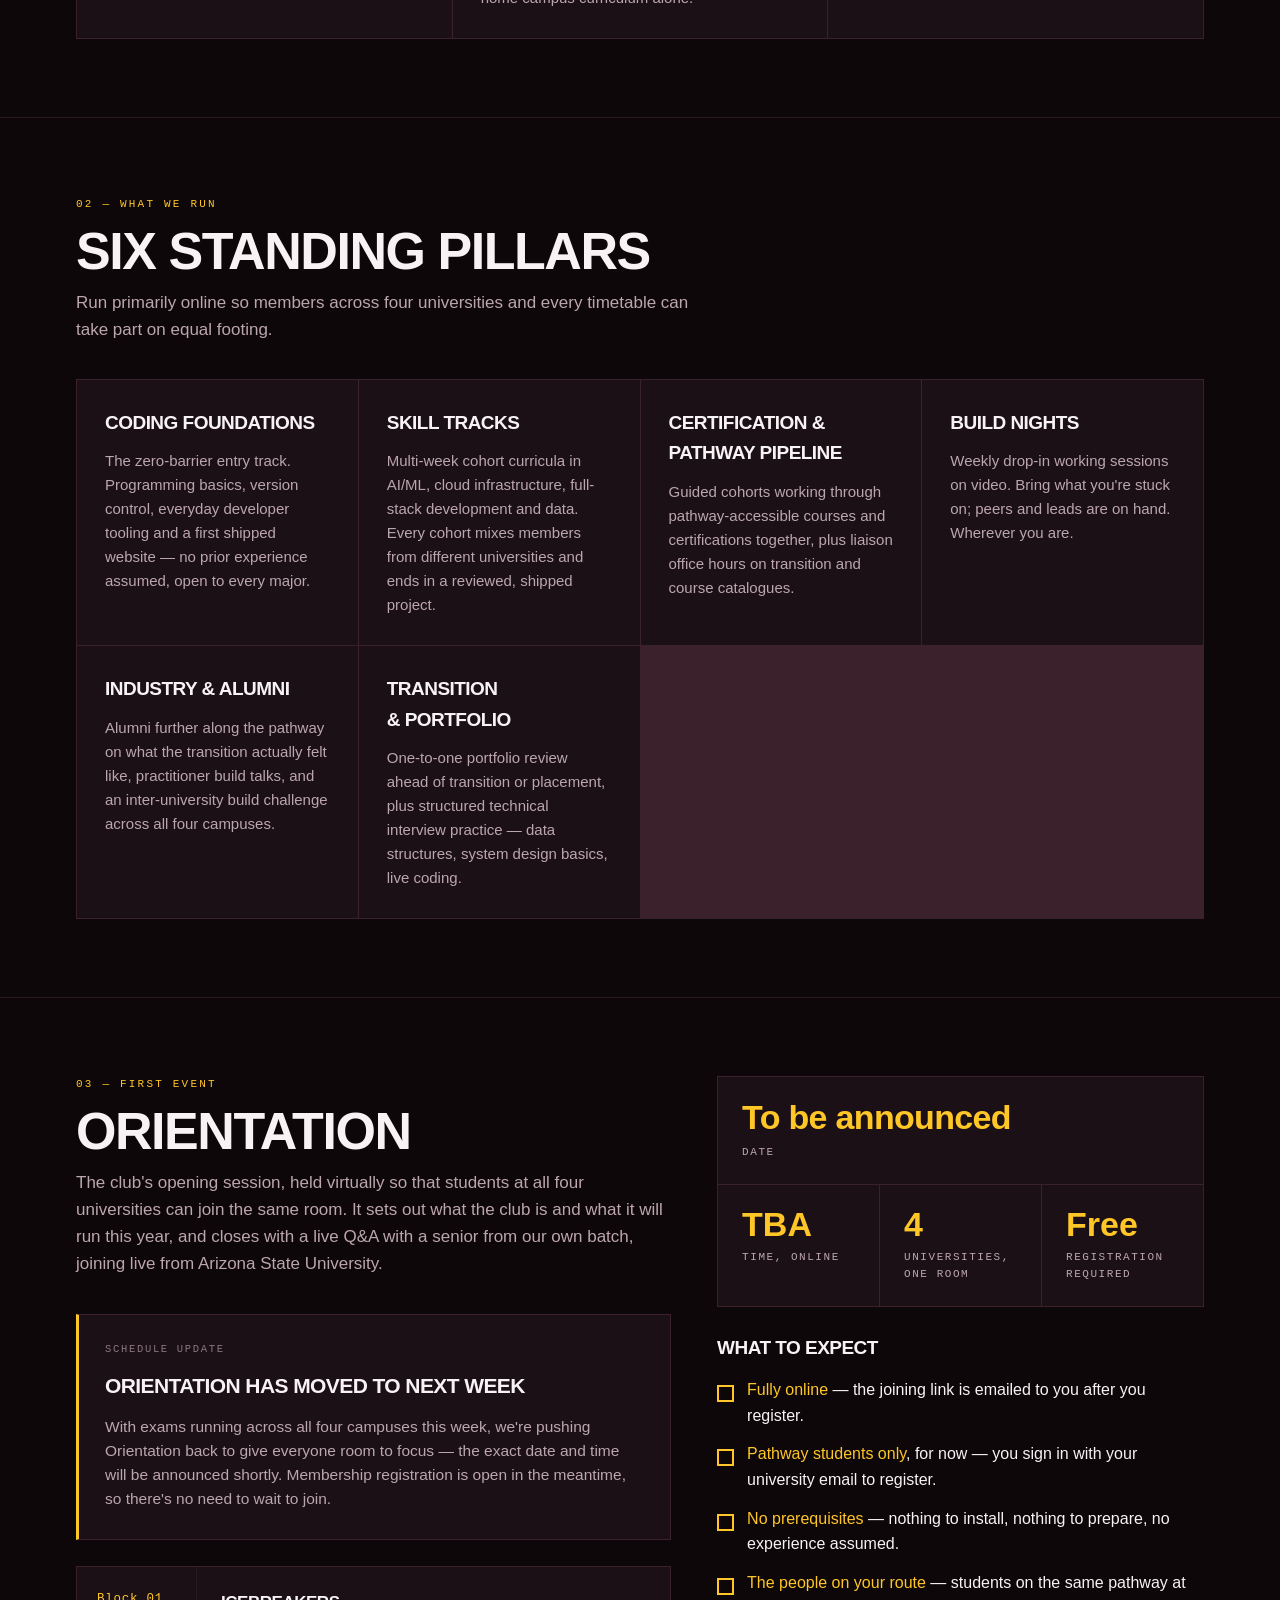
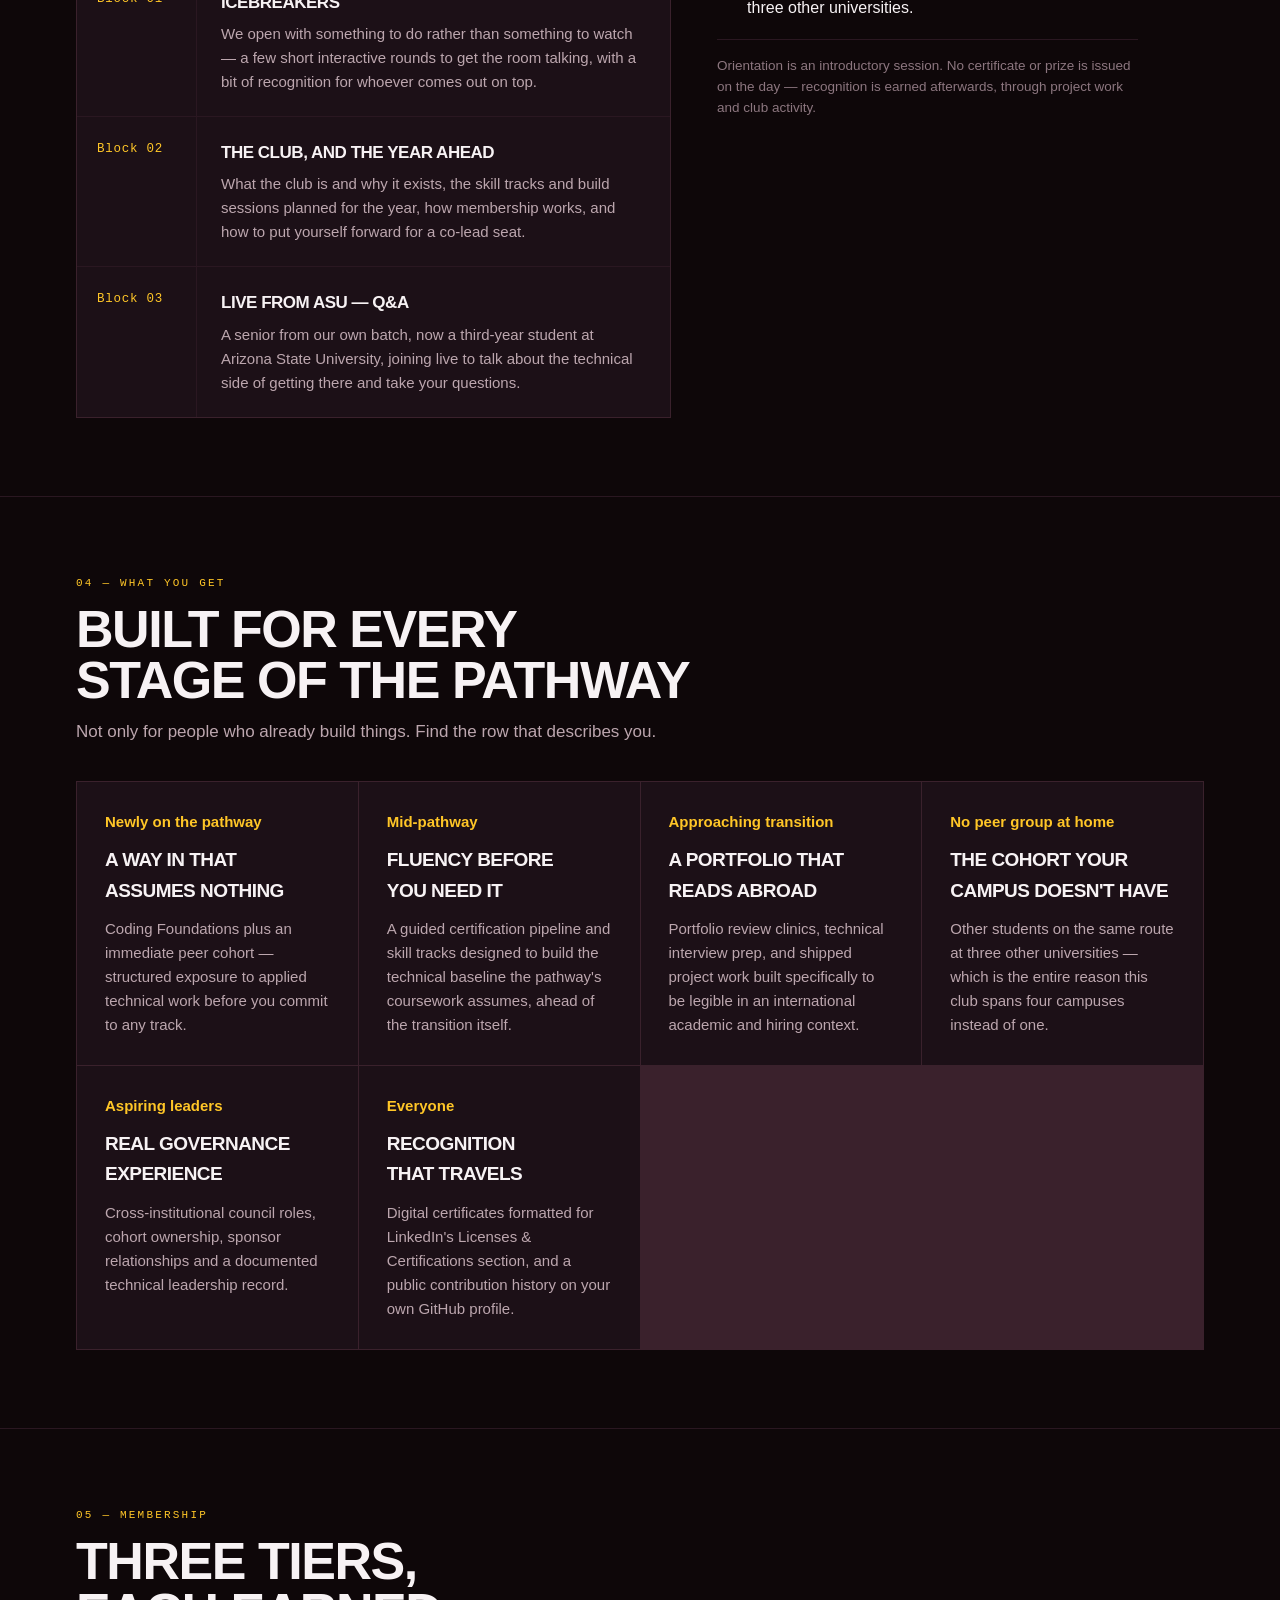
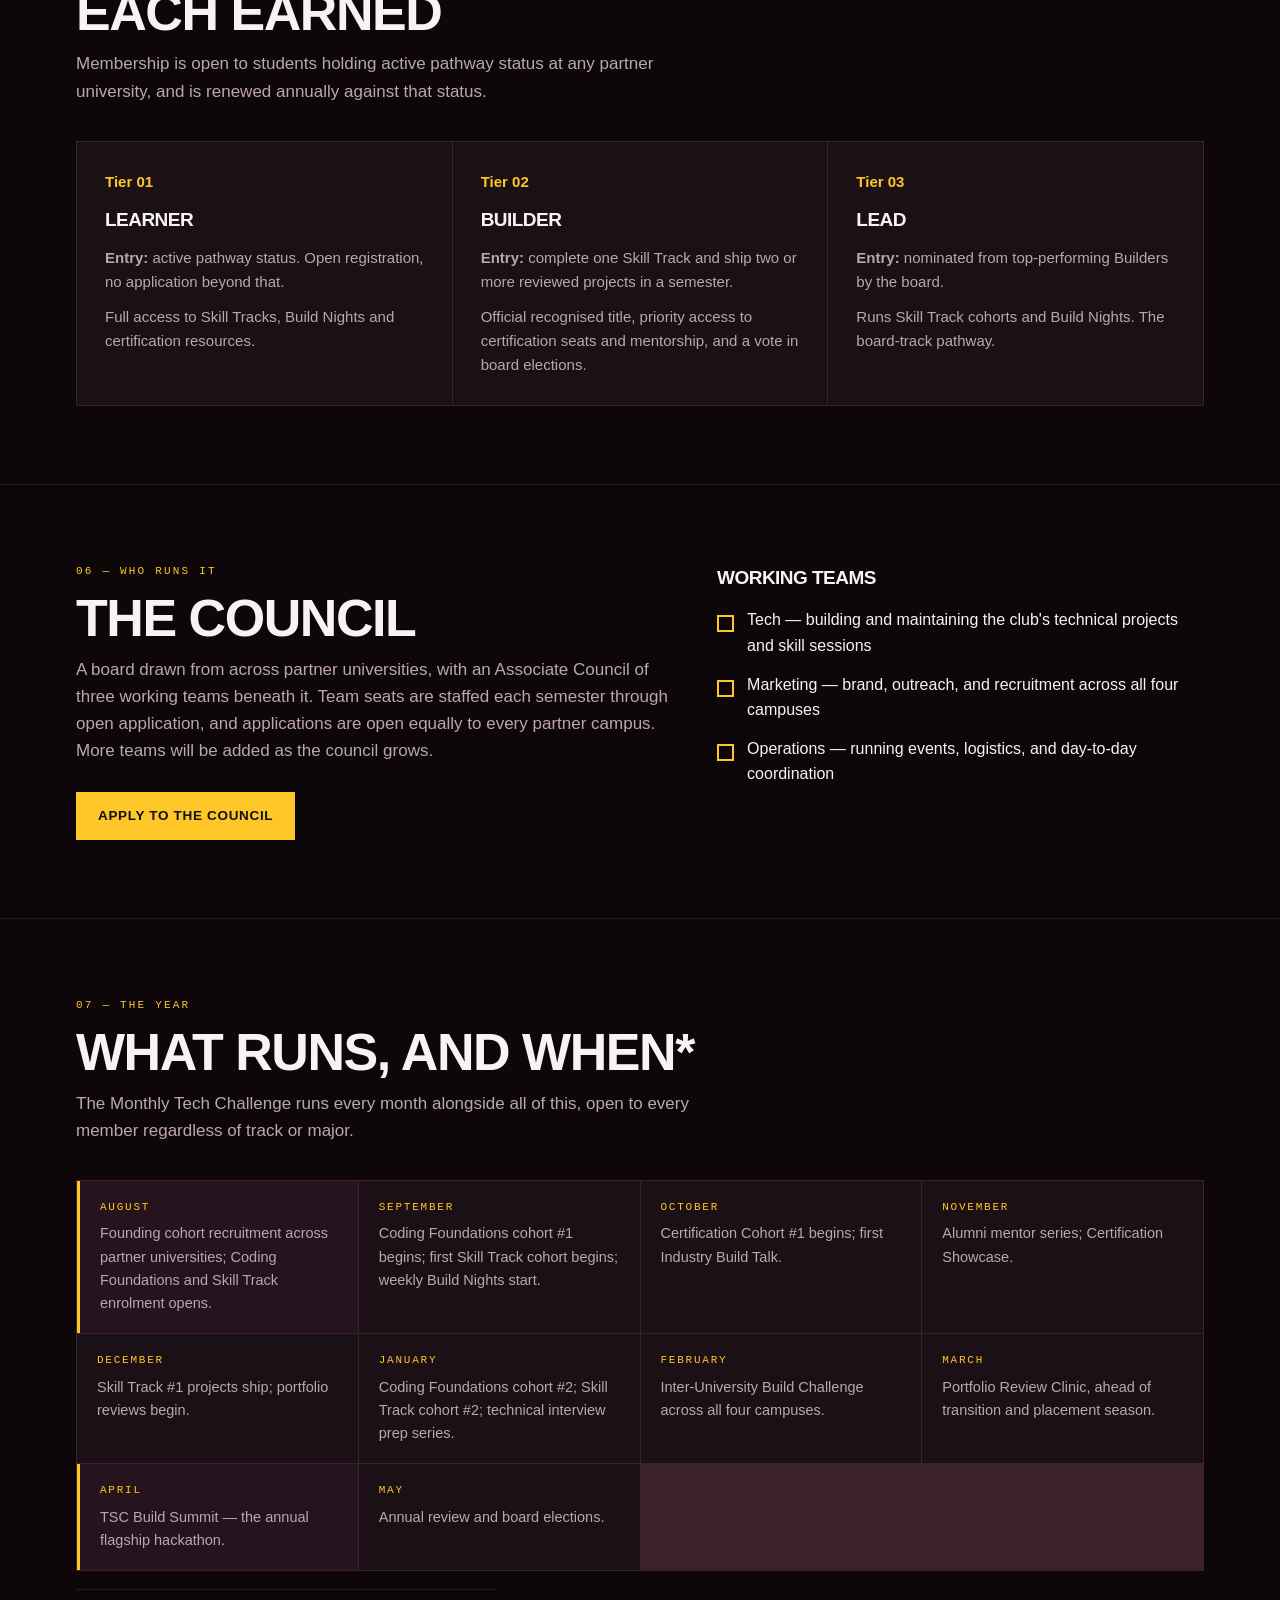
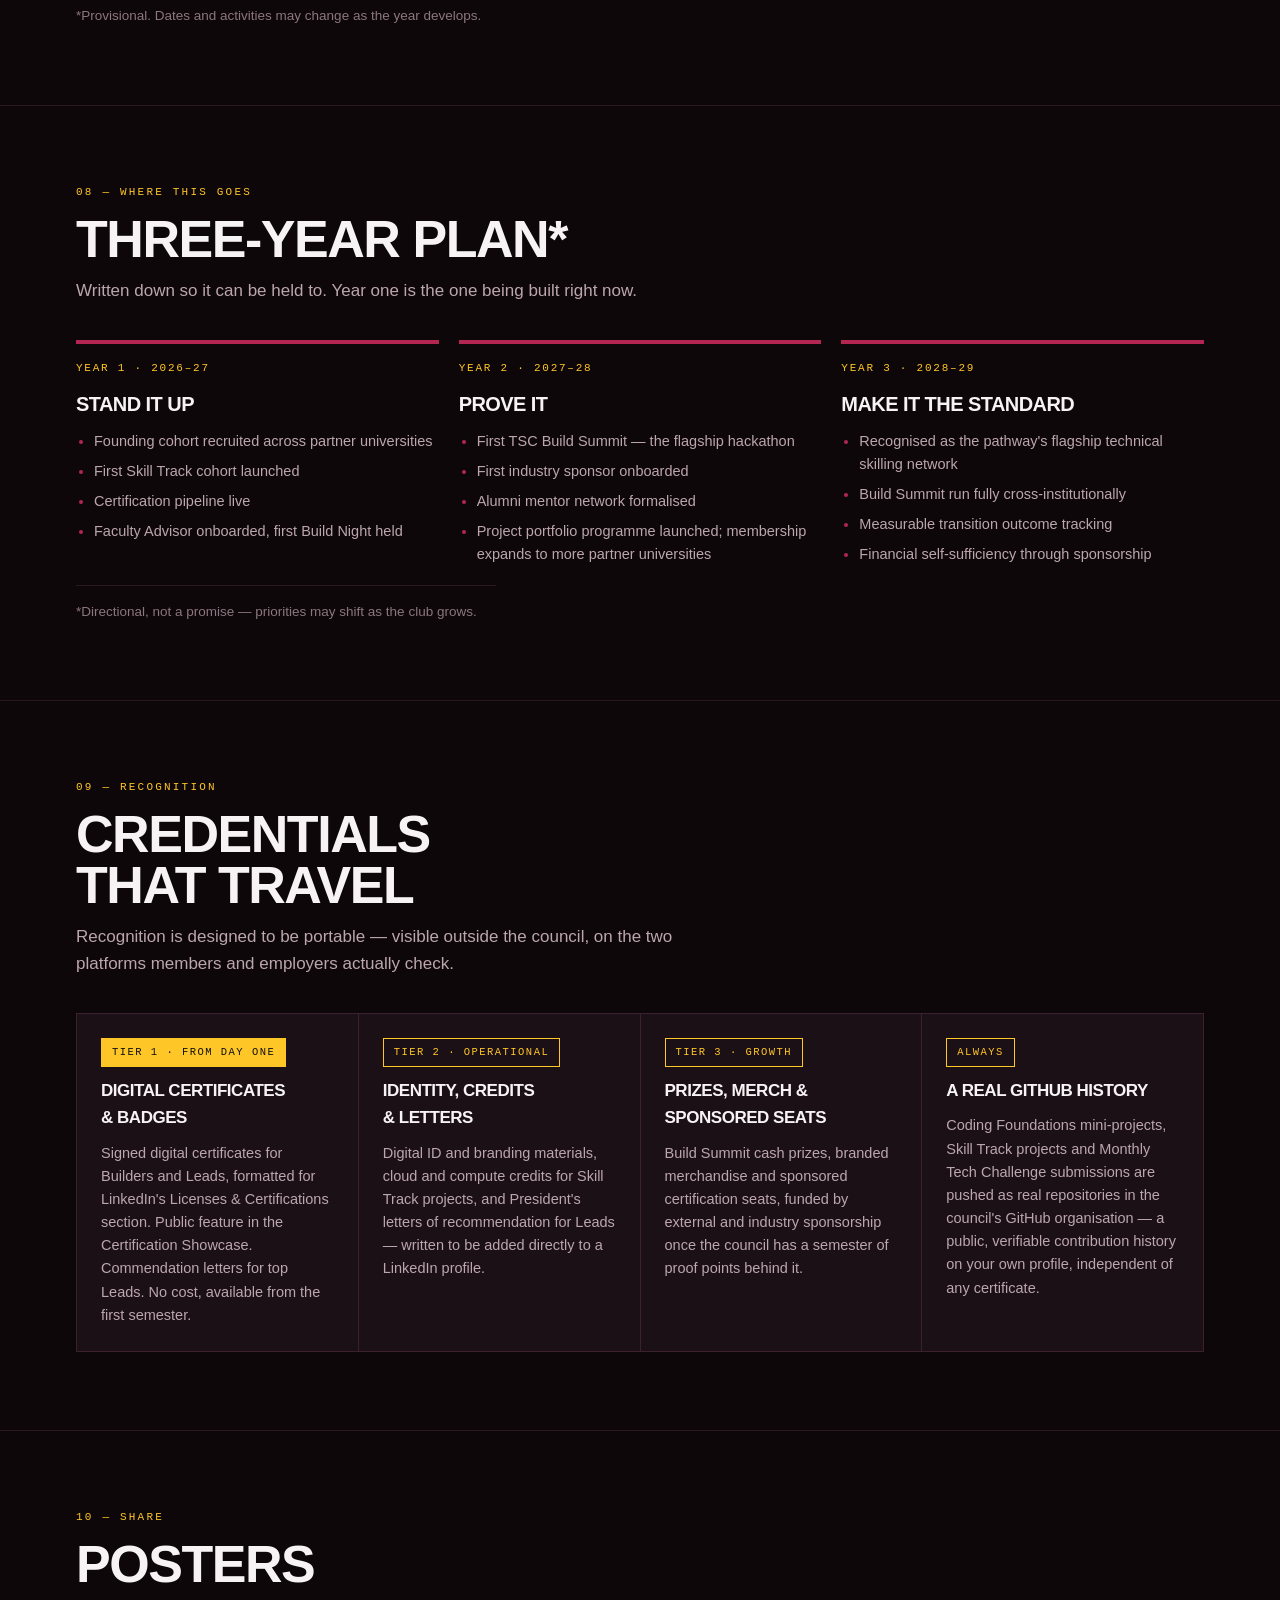
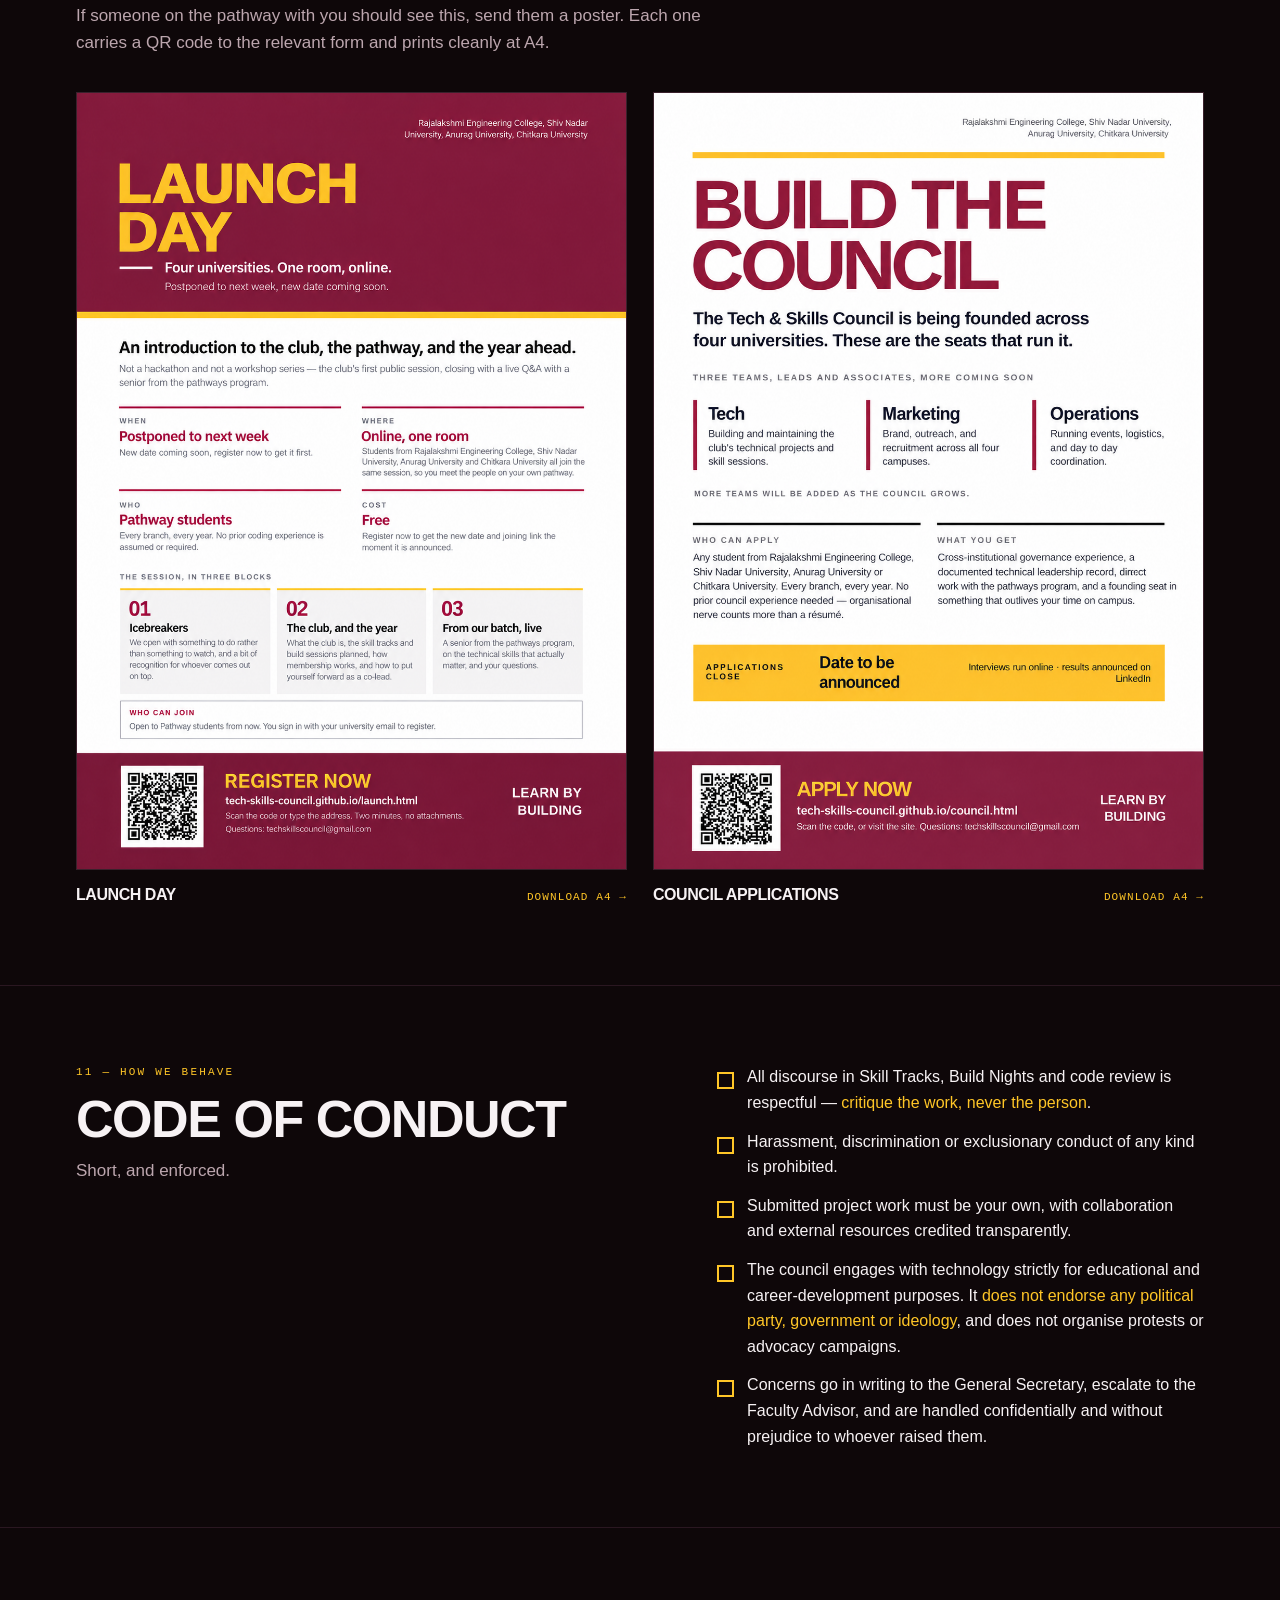
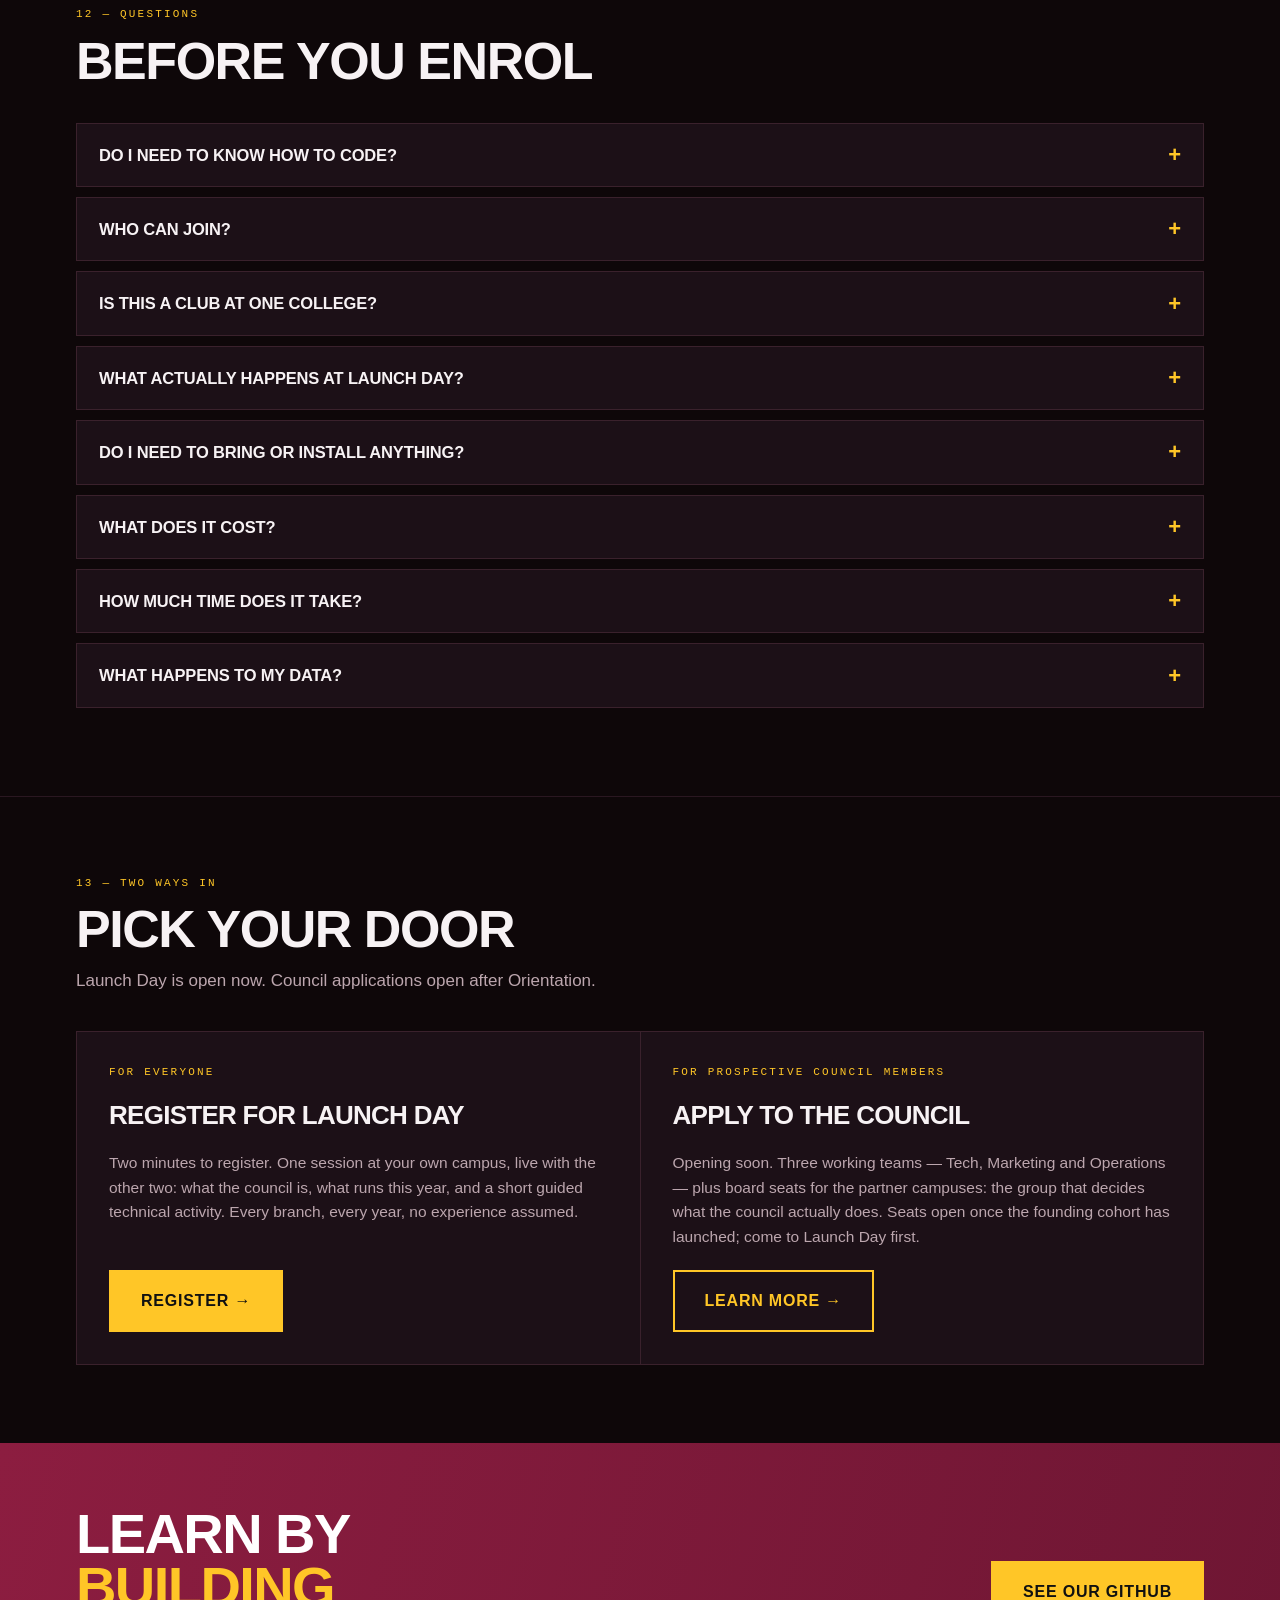
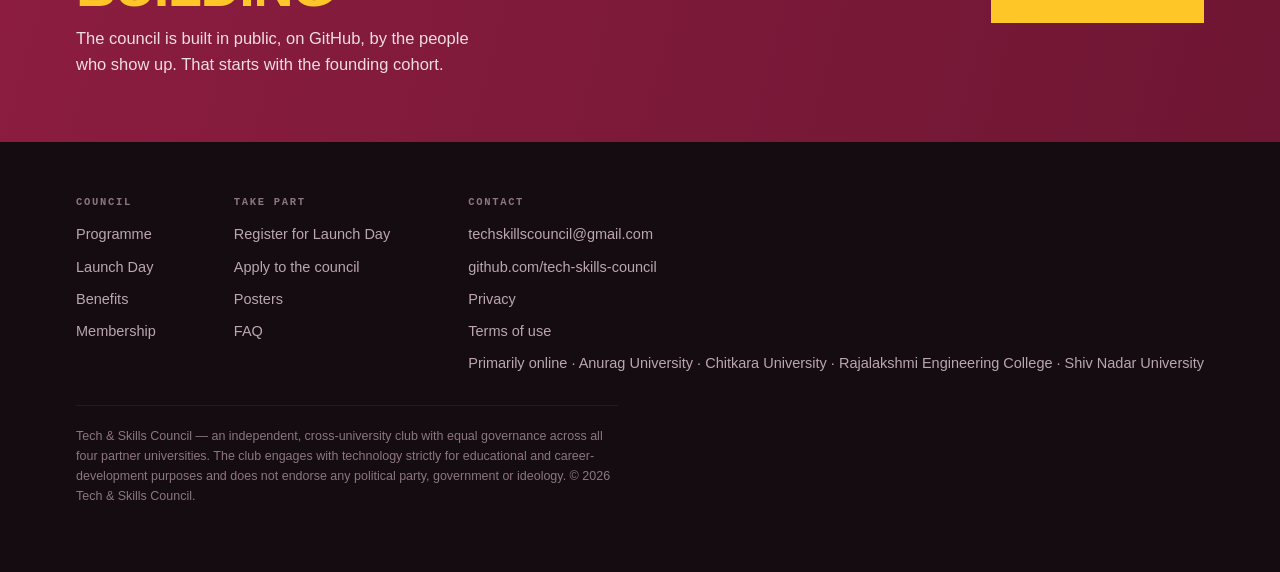
==== commit 508fdf05: "Rename pathway question, fix club/authority framing, sort universities Co-Authored-By: Claude Sonnet" ====
--- a/index.html
+++ b/index.html
@@ -5,7 +5,7 @@
 <meta name="viewport" content="width=device-width, initial-scale=1">
 <meta http-equiv="Content-Security-Policy" content="default-src 'self'; base-uri 'self'; object-src 'none'; img-src 'self' data:; style-src 'self' 'unsafe-inline' https://fonts.googleapis.com; font-src 'self' https://fonts.gstatic.com; script-src 'self' 'unsafe-inline' https://challenges.cloudflare.com; frame-src https://challenges.cloudflare.com; connect-src 'self' https://*.supabase.co https://challenges.cloudflare.com; form-action 'self'">
 <title>Tech &amp; Skills Council</title>
-<meta name="description" content="A cross-university technical council for students at Rajalakshmi Engineering College, Shiv Nadar University, Anurag University and Chitkara University. Skill tracks, a certification pipeline, weekly build nights and reviewed project work.">
+<meta name="description" content="A cross-university technical council for students at Anurag University, Chitkara University, Rajalakshmi Engineering College and Shiv Nadar University. Skill tracks, a certification pipeline, weekly build nights and reviewed project work.">
 <meta name="theme-color" content="#8C1D40">
 <meta property="og:title" content="Tech &amp; Skills Council">
 <meta property="og:description" content="A cross-university technical council for students on an active university pathway programme.">
@@ -78,7 +78,7 @@
     </div>
 
     <dl class="hero-meta">
-      <div><dt>Universities</dt><dd>Rajalakshmi Engineering College &middot; Shiv Nadar University &middot; Anurag University &middot; Chitkara University</dd></div>
+      <div><dt>Universities</dt><dd>Anurag University &middot; Chitkara University &middot; Rajalakshmi Engineering College &middot; Shiv Nadar University</dd></div>
       <div><dt>Status</dt><dd>Founding cohort forming, 2026</dd></div>
       <div><dt>Eligibility</dt><dd>Every branch, no experience assumed</dd></div>
       <div><dt>Cost</dt><dd>Free to students on the pathway</dd></div>
@@ -271,7 +271,7 @@
       <div class="cell reveal">
         <span class="num">No peer group at home</span>
         <h3>The cohort your campus doesn't have</h3>
-        <p>Other students on the same route at two other universities — which is the entire reason this is a council and not a club.</p>
+        <p>Other students on the same route at three other universities — which is the entire reason this club spans four campuses instead of one.</p>
       </div>
       <div class="cell reveal">
         <span class="num">Aspiring leaders</span>
@@ -328,8 +328,8 @@
         <h2>The council</h2>
         <p>
           A board drawn from across partner universities, with an Associate Council of three working teams beneath it.
-          Team seats are staffed each semester through open application — and applications are open to every partner campus,
-          not just the founding chapter. More teams will be added as the council grows.
+          Team seats are staffed each semester through open application, and applications are open equally to every
+          partner campus. More teams will be added as the council grows.
         </p>
         <p style="margin-top:16px">
           <a class="btn" href="council.html">Apply to the council</a>
@@ -353,7 +353,7 @@
   <div class="wrap">
     <div class="sec-head reveal">
       <span class="eyebrow">07 — The year</span>
-      <h2>What runs, and when</h2>
+      <h2>What runs, and when*</h2>
       <p>The Monthly Tech Challenge runs every month alongside all of this, open to every member regardless of track or major.</p>
     </div>
 
@@ -369,6 +369,7 @@
       <div class="m flag"><span class="mo">April</span><p>TSC Build Summit — the annual flagship hackathon.</p></div>
       <div class="m"><span class="mo">May</span><p>Annual review and board elections.</p></div>
     </div>
+    <p class="fineprint">*Provisional. Dates and activities may change as the year develops.</p>
   </div>
 </section>
 
@@ -377,7 +378,7 @@
   <div class="wrap">
     <div class="sec-head reveal">
       <span class="eyebrow">08 — Where this goes</span>
-      <h2>Three-year plan</h2>
+      <h2>Three-year plan*</h2>
       <p>Written down so it can be held to. Year one is the one being built right now.</p>
     </div>
 
@@ -413,6 +414,7 @@
         </ul>
       </div>
     </div>
+    <p class="fineprint">*Directional, not a promise — priorities may shift as the club grows.</p>
   </div>
 </section>
 
@@ -519,15 +521,15 @@
       </details>
       <details>
         <summary>Who can join?</summary>
-        <p>Any student holding active pathway status at a partner university — currently Rajalakshmi Engineering College, Shiv Nadar University, Anurag University and Chitkara University. Membership is renewed annually against your pathway status, not against any one university's own registration.</p>
+        <p>Any student holding active pathway status at a partner university — currently Anurag University, Chitkara University, Rajalakshmi Engineering College and Shiv Nadar University. Membership is renewed annually against your pathway status, not against any one university's own registration.</p>
       </details>
       <details>
         <summary>Is this a club at one college?</summary>
-        <p>No. The council is an independent, cross-university programme. Recognition, funding and records sit with the council rather than with any single partner university. Rajalakshmi Engineering College is credited as the founding chapter but holds no special authority over it.</p>
+        <p>No. The club is an independent, cross-university organisation spanning all four partner universities. No single university holds special authority over it — governance, recognition and records are shared equally across all of them.</p>
       </details>
       <details>
         <summary>What actually happens at Launch Day?</summary>
-        <p>It is the council's opening session, and it runs for roughly two hours. An opening address covering what the council is, the pathway and the year ahead; one short guided technical activity in mixed teams across the four universities; and a closing block on how to enrol in Coding Foundations and the first Skill Track. Nothing is issued on the day — no certificate, credential or prize — and nothing is expected of you beforehand.</p>
+        <p>It is the club's opening session, and it runs for roughly one hour. An opening address covering what the club is, the pathway and the year ahead; few short guided technical activities in mixed teams across the four universities; and a closing block with a senior from third year, live from ASU, sharing their experience and advice.</p>
       </details>
       <details>
         <summary>Do I need to bring or install anything?</summary>
@@ -616,12 +618,12 @@
       <a href="https://github.com/tech-skills-council">github.com/tech-skills-council</a>
       <a href="privacy.html">Privacy</a>
       <a href="terms.html">Terms of use</a>
-      <span>Primarily online · Rajalakshmi Engineering College · Shiv Nadar University · Anurag University · Chitkara University</span>
+      <span>Primarily online · Anurag University · Chitkara University · Rajalakshmi Engineering College · Shiv Nadar University</span>
     </div>
     <p class="f-legal">
-      Tech &amp; Skills Council — an independent, cross-university technical council. Founding chapter: Rajalakshmi
-      Engineering College, Chennai. The council engages with technology strictly for educational and
-      career-development purposes and does not endorse any political party, government or ideology.
+      Tech &amp; Skills Council — an independent, cross-university club with equal governance across all four
+      partner universities. The club engages with technology strictly for educational and career-development
+      purposes and does not endorse any political party, government or ideology.
       © <span id="year">2026</span> Tech &amp; Skills Council.
     </p>
   </div>
